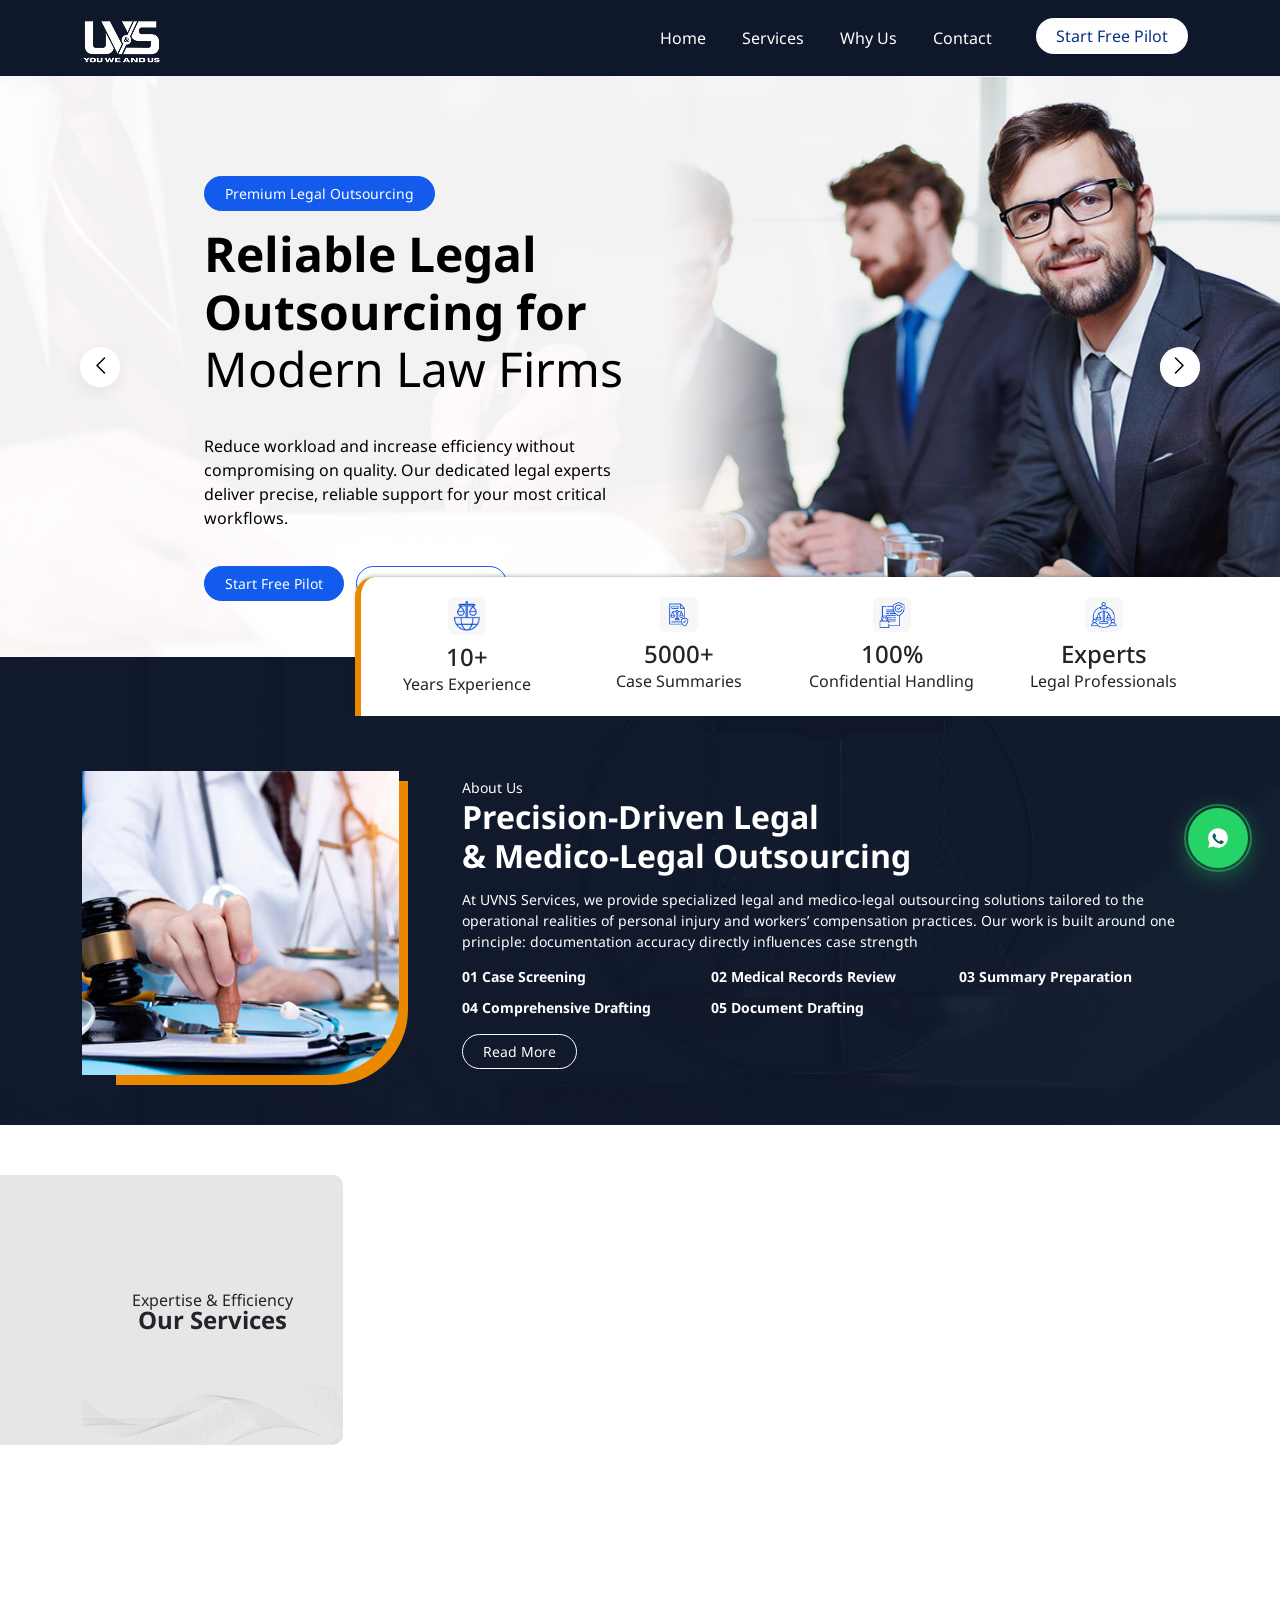
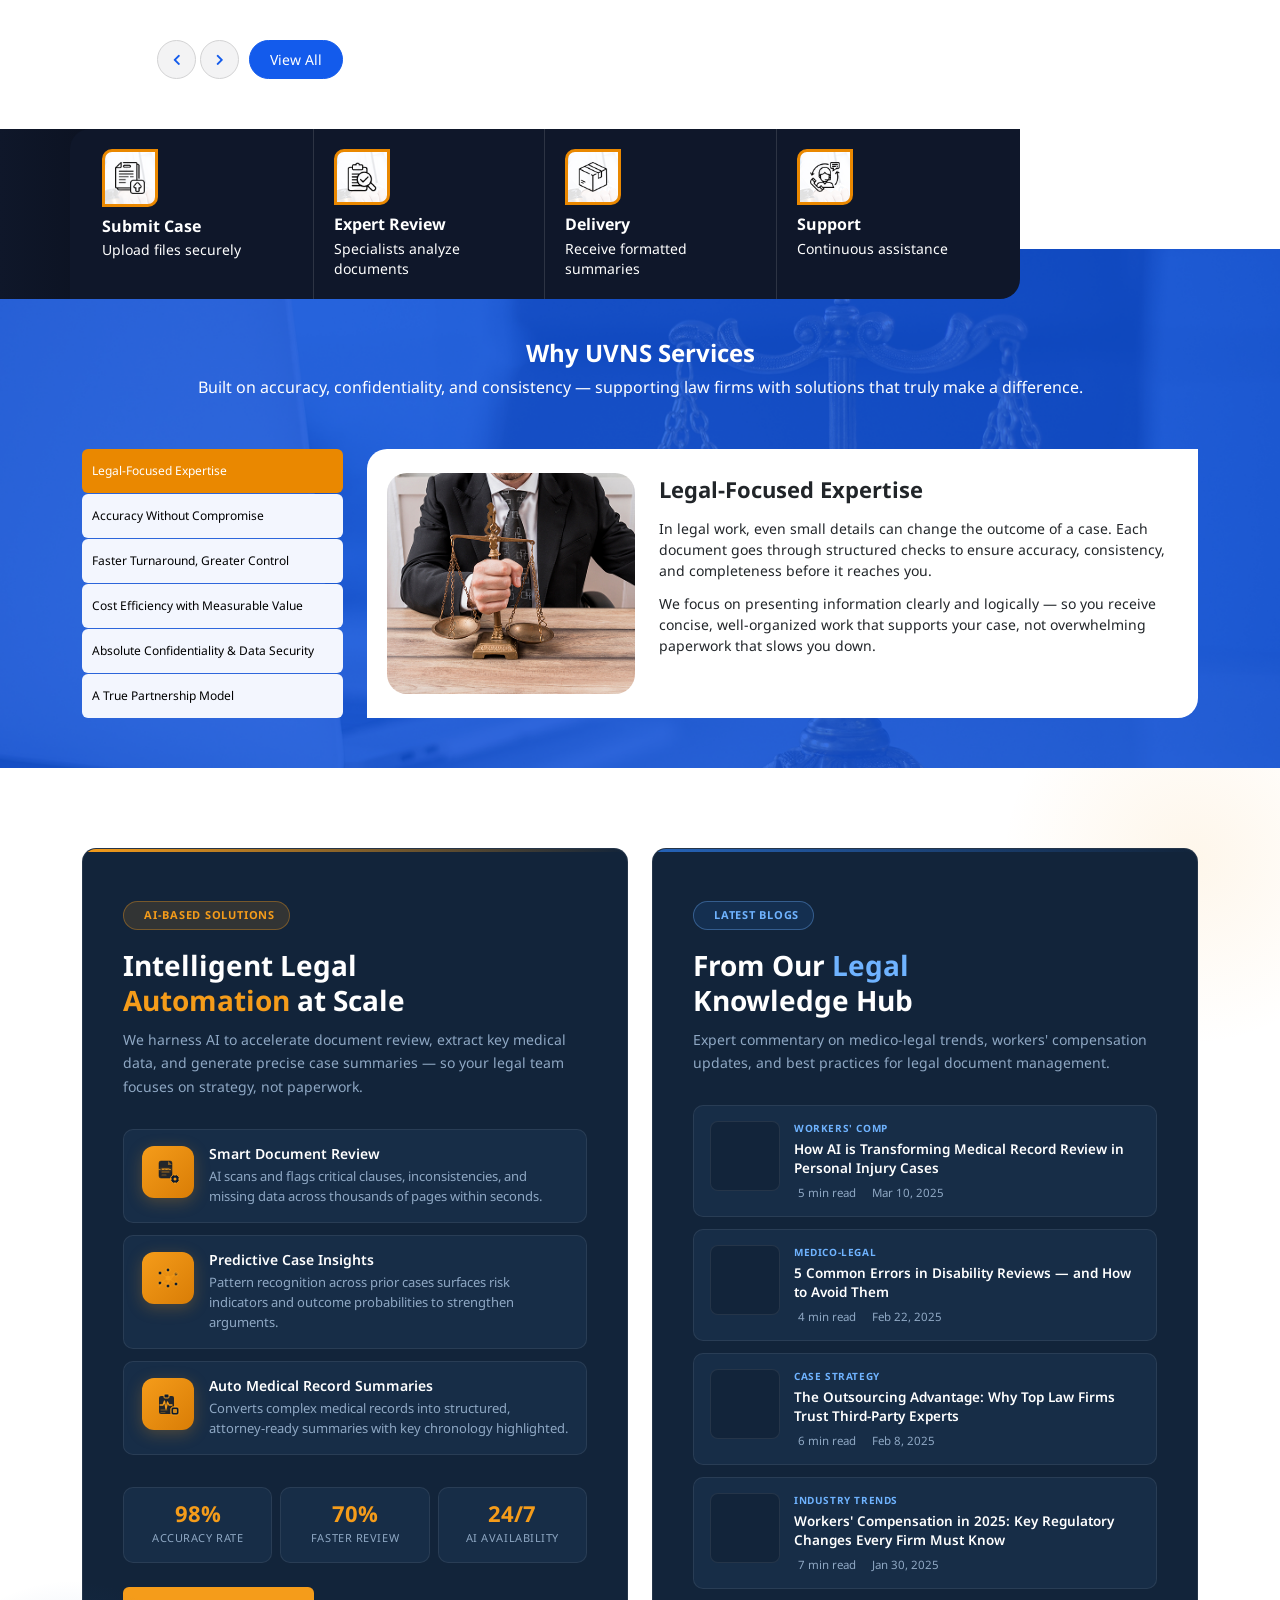
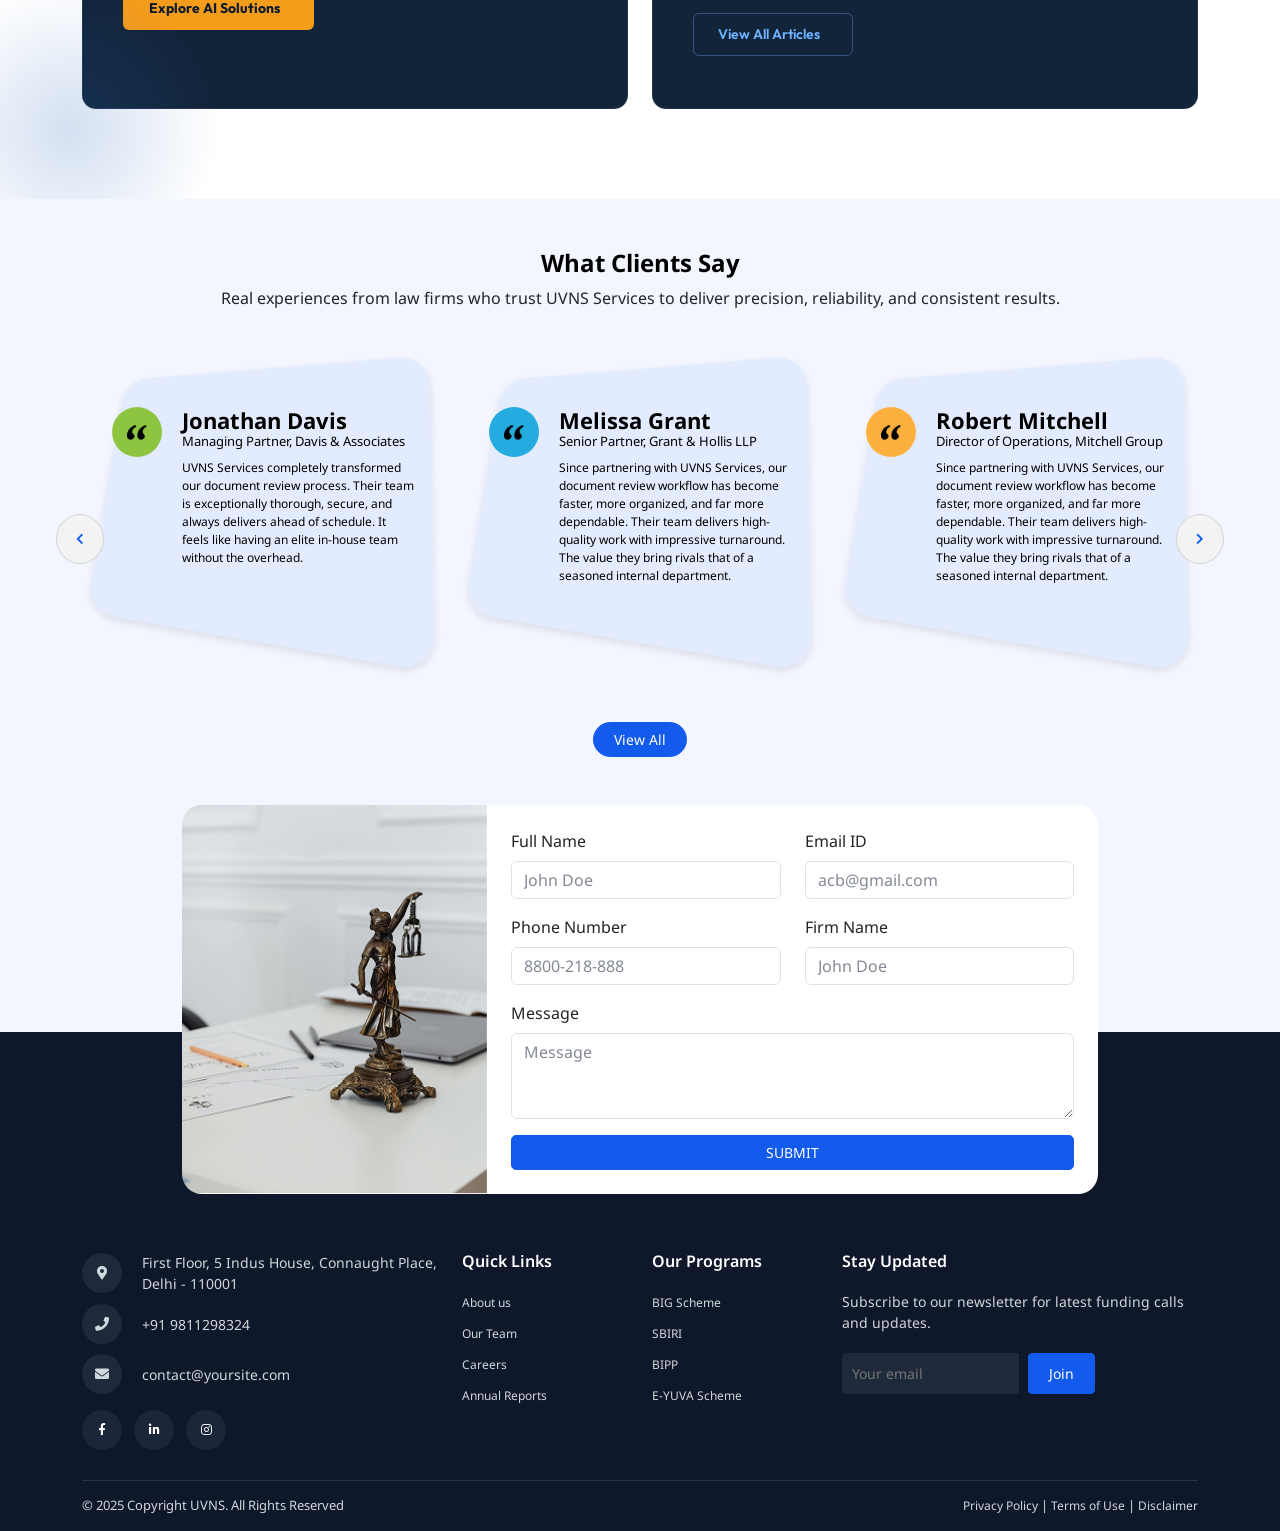
==== index.html @ 14b97726 "Initial commit" ====
<!DOCTYPE html>
<html lang="en">

<head>
    <meta charset="UTF-8">
    <meta name="viewport" content="width=device-width, initial-scale=1">

    <title>UVNS Services</title>

    <link rel="stylesheet" href="css/bootstarp.min.css">
    <link rel="stylesheet" href="css/owl.carousel.min.css">
    <link rel="stylesheet" href="css/animate.css">
    <link rel="stylesheet" href="css/style.css">
    <link rel="stylesheet" href="css/responsive.css">
    <link rel="stylesheet" href="css/accessibility-controls.css">
    <link rel="stylesheet" href="css/material-symbols-outlined.css">
    <link rel="stylesheet" href="css/font-awesome.min.css">
      <link href="https://fonts.googleapis.com/css2?family=Outfit:wght@300;400;500;600;700&display=swap" rel="stylesheet"/>
      

    <style>
        /* .process {
            background: #0b1d36;
            color: white;
        }

        .testimonial {
            background: #f7f8fc;
        }

        .footer {
            background: #081423;
            color: white;
            padding: 40px 0;
        }  */
    </style>
</head>

<body>

    <!-- Navbar section start here-->
    <div class="top-header">
        <nav class="navbar navbar-expand-lg navbar-dark sticky-top">
            <div class="container">
                <a class="navbar-brand fw-bold"><img src="images/uvns-logo.png" alt=""> </a>

                <button class="navbar-toggler" data-bs-toggle="collapse" data-bs-target="#menu">
                    <span class="navbar-toggler-icon"></span>
                </button>

                <div class="collapse navbar-collapse" id="menu">

                    <ul class="navbar-nav ms-auto">

                        <li class="nav-item"><a class="nav-link">Home</a></li>
                        <li class="nav-item"><a class="nav-link">Services</a></li>
                        <li class="nav-item"><a class="nav-link">Why Us</a></li>
                        <li class="nav-item"><a class="nav-link">Contact</a></li>

                        <li class="nav-item ms-3">
                            <a class="btn quick-btn btn-pilot">Start Free Pilot</a>
                        </li>

                    </ul>

                </div>
            </div>
        </nav>
    </div>
    <!-- Navbar section endhere-->
    <!--banner section start here-->
    <!-- <section class="hero">

        <div class="container">

            <div class="row align-items-center">

                <div class="col-lg-6">

                    <span class="premium-txt">Premium Legal Outsourcing</span>

                    <h1>Reliable Legal Outsourcing for <span>Modern Law Firms</span></h1>

                    <p class="mt-3 banner-des">
                        Reduce workload and increase efficiency without compromising on quality. Our dedicated legal
                        experts deliver precise, reliable support for your most critical workflows.
                    </p>

                    <a class="btn quick-btn mt-3">Start Free Pilot</a>
                    <a class="btn quick-btn btn-outline-light mt-3 ms-2">Explore Services</a>

                </div>



            </div>
        </div>

    </section> -->


<section class="hero">

    <div id="carouselExampleCaptions" class="carousel slide">
  <!-- <div class="carousel-indicators">
    <button type="button" data-bs-target="#carouselExampleCaptions" data-bs-slide-to="0" class="active" aria-current="true" aria-label="Slide 1"></button>
    <button type="button" data-bs-target="#carouselExampleCaptions" data-bs-slide-to="1" aria-label="Slide 2"></button>
    <button type="button" data-bs-target="#carouselExampleCaptions" data-bs-slide-to="2" aria-label="Slide 3"></button>
  </div> -->
  <div class="carousel-inner">
    <div class="carousel-item active">
      <img src="./images/banner1.jpg" class="d-block w-100" alt="...">
      <div class="carousel-caption  d-md-block">
     <div class="container">

            <div class="row align-items-center">

                <div class="col-lg-6">

                    <span class="premium-txt">Premium Legal Outsourcing</span>

                    <h1>Reliable Legal Outsourcing for <span>Modern Law Firms</span></h1>

                    <p class="mt-3 banner-des">
                        Reduce workload and increase efficiency without compromising on quality. Our dedicated legal
                        experts deliver precise, reliable support for your most critical workflows.
                    </p>

                    <a class="btn quick-btn mt-3">Start Free Pilot</a>
                    <a class="btn quick-btn btn-outline-light mt-3 ms-2">Explore Services</a>

                </div>



            </div>
        </div>
        

      </div>
    </div>
    <div class="carousel-item">
      <img src="./images/banner2.jpg" class="d-block w-100" alt="...">
      <div class="carousel-caption d-none d-md-block">
     <div class="container">

            <div class="row align-items-center">

                <div class="col-lg-6">

                    <span class="premium-txt">Premium Legal Outsourcing</span>

                    <h1>Reliable Legal Outsourcing for <span>Modern Law Firms</span></h1>

                    <p class="mt-3 banner-des">
                        Reduce workload and increase efficiency without compromising on quality. Our dedicated legal
                        experts deliver precise, reliable support for your most critical workflows.
                    </p>

                    <a class="btn quick-btn mt-3">Start Free Pilot</a>
                    <a class="btn quick-btn btn-outline-light mt-3 ms-2">Explore Services</a>

                </div>



            </div>
        </div>
        

      </div>
    </div>
    
  </div>
  <button class="carousel-control-prev" type="button" data-bs-target="#carouselExampleCaptions" data-bs-slide="prev">
    <span class="carousel-control-prev-icon" aria-hidden="true"></span>
    <span class="visually-hidden">Previous</span>
  </button>
  <button class="carousel-control-next" type="button" data-bs-target="#carouselExampleCaptions" data-bs-slide="next">
    <span class="carousel-control-next-icon" aria-hidden="true"></span>
    <span class="visually-hidden">Next</span>
  </button>
</div>
</section>


    <!--banner section end here-->

    <!--about section start here-->
    <div class="about-bg">
        <section class="stats">

            <div class="container">

                <div class="row ">

                    <!-- Left Empty Space -->
                    <div class="col-md-3"></div>

                    <!-- Stat Boxes -->
                    <div class="col-md-9 expericnce-brd">
                        <div class="row">

                            <div class="col-md-3">
                                <div class="stat-box">
                                    <div class="about-icon">
                                        <img src="./images/about-icon1.png" alt="">
                                    </div>
                                    <h4 class="title">10+</h4>
                                    <p>Years Experience</p>
                                </div>
                            </div>

                            <div class="col-md-3">
                                <div class="stat-box">
                                    <div class="about-icon">
                                        <img src="./images/about-icon2.png" alt="">
                                    </div>
                                    <h4 class="title">5000+</h4>
                                    <p>Case Summaries</p>
                                </div>
                            </div>

                            <div class="col-md-3">
                                <div class="stat-box">
                                    <div class="about-icon">
                                        <img src="./images/about-icon3.png" alt="">
                                    </div>
                                    <h4 class="title">100%</h4>
                                    <p>Confidential Handling</p>
                                </div>
                            </div>

                            <div class="col-md-3">
                                <div class="stat-box">
                                    <div class="about-icon">
                                        <img src="./images/about-icon4.png" alt="">
                                    </div>
                                    <h4 class="title">Experts</h4>
                                    <p>Legal Professionals</p>
                                </div>
                            </div>

                        </div>
                    </div>

                </div>

            </div>
        </section>


        <!-- About Section -->

        <section class="aboutsection">

            <div class="container">

                <div class="row align-items-center">

                    <div class="col-12 col-lg-4">
                        <div class="about-image"><img src="images/about-img.jpg" class="img-fluid"></div>
                    </div>

                    <div class="col-12 col-lg-8">
                        <div class="about-right-txt">
                            <div class="title-s">About Us</div>
                            <h3 class="title">Precision-Driven Legal <span>& Medico-Legal Outsourcing</span></h3>

                            <p>
                                At UVNS Services, we provide specialized legal and medico-legal outsourcing solutions
                                tailored to the operational realities of personal injury and workers’ compensation
                                practices. Our work is built around one principle: documentation accuracy directly
                                influences case strength </p>

                            <ul class="about-ul">

                                <li>01 Case Screening</li>
                                <li>02 Medical Records Review</li>
                                <li>03 Summary Preparation</li>
                                <li>04 Comprehensive Drafting</li>
                                <li>05 Document Drafting</li>
                            </ul>

                            <a class="btn quick-btn btn-outline-w mt-3">Read More</a>
                        </div>
                    </div>

                </div>
            </div>

        </section>
    </div>
    <!--about section end here-->
    <!--services section start here-->
    <section class="service-section">
        <div class="container">
            <div class="row">
                <div class="col-12 col-lg-3 btn-section">
                    <div class="service-box">
                        Expertise & Efficiency
                        <span>Our Services</span>
                    </div>
                    <!--heading section start here-->
                    <div class="heading-sec">
                        <div class="d-flex ">
                            <div class="owl-nav">
                                <button type="button" class="owl-prev"><i class="fas fa-chevron-left"></i></button>
                                <button type="button" class="owl-next"><i class="fas fa-chevron-right"></i></button>
                            </div>
                            <button class="quick-btn btn-txtb">View All</button>
                        </div>

                    </div>
                    <!--heading section end here-->
                </div>
                <div class="col-12 col-lg-9">
                    <!--service card section start here-->
                    <div class="container">
                        <div id="video-slider" class="owl-carousel">
                            <div class="row g-4">

                                <!-- Card 1 -->
                                <div class="col-lg-4">
                                    <div class="service-card">

                                        <img src="images/services-1.jpg">

                                        <div class="service-overlay"></div>

                                        <div class="icon-box">
                                            <img alt="" src="images/srv-icon1.png">
                                        </div>

                                        <div class="card-number">01</div>

                                        <div class="service-content">
                                            <h5>Disability Review <span class="arrow"><i
                                                        class="fas fa-arrow-right"></i></span></h5>
                                        </div>

                                    </div>
                                </div>

                                <!-- Card 2 -->
                                <div class="col-lg-4">
                                    <div class="service-card">

                                        <img src="images/services-2.jpg">

                                        <div class="service-overlay"></div>

                                        <div class="icon-box orange">
                                            <img alt="" src="images/srv-icon2.png">
                                        </div>

                                        <div class="card-number">02</div>

                                        <div class="service-content">
                                            <h5>Review of Medical Records<span class="arrow"><i
                                                        class="fas fa-arrow-right"></i></span></h5>
                                        </div>

                                    </div>
                                </div>

                                <!-- Card 3 -->
                                <div class="col-lg-4">
                                    <div class="service-card">

                                        <img src="images/services-3.jpg">

                                        <div class="service-overlay"></div>

                                        <div class="icon-box">
                                            <img alt="" src="images/srv-icon3.png">
                                        </div>

                                        <div class="card-number">03</div>

                                        <div class="service-content">
                                            <h5>Preparing Summary for Medical Records <span class="arrow"><i
                                                        class="fas fa-arrow-right"></i></span></h5>
                                        </div>

                                    </div>
                                </div>

                                <!-- Card 4 -->
                                <div class="col-lg-4">
                                    <div class="service-card">

                                        <img src="images/services-4.jpg">

                                        <div class="service-overlay"></div>

                                        <div class="icon-box orange">
                                            <img alt="" src="images/srv-icon4.png">
                                        </div>

                                        <div class="card-number">05</div>

                                        <div class="service-content">
                                            <h5>Preparing Claim File Index <span class="arrow"><i
                                                        class="fas fa-arrow-right"></i></span></h5>
                                        </div>

                                    </div>
                                </div>

                                <!-- Card 5 -->
                                <div class="col-lg-4">
                                    <div class="service-card">

                                        <img src="images/services-5.jpg">

                                        <div class="service-overlay"></div>

                                        <div class="icon-box">
                                            <img alt="" src="images/srv-icon5.png">
                                        </div>

                                        <div class="card-number">06</div>

                                        <div class="service-content">
                                            <h5>Preparing The Medicals From The Claim File <span class="arrow"><i
                                                        class="fas fa-arrow-right"></i></span></h5>
                                        </div>

                                    </div>
                                </div>

                                <!-- Card 6 -->
                                <div class="col-lg-4">
                                    <div class="service-card">

                                        <img src="images/services-6.jpg">

                                        <div class="service-overlay"></div>

                                        <div class="icon-box orange">
                                            <img alt="" src="images/srv-icon6.png">
                                        </div>

                                        <div class="card-number">07</div>

                                        <div class="service-content">
                                            <h5>Preparing Medical Index <span class="arrow"><i
                                                        class="fas fa-arrow-right"></i></span></h5>
                                        </div>

                                    </div>
                                </div>

                            </div>
                            <div class="row g-4">

                                <!-- Card 1 -->
                                <div class="col-lg-4">
                                    <div class="service-card">

                                        <img src="images/services-1.jpg">

                                        <div class="service-overlay"></div>

                                        <div class="icon-box">
                                            <img alt="" src="images/srv-icon1.png">
                                        </div>

                                        <div class="card-number">01</div>

                                        <div class="service-content">
                                            <h5>Disability Review <span class="arrow"><i
                                                        class="fas fa-arrow-right"></i></span></h5>
                                        </div>

                                    </div>
                                </div>

                                <!-- Card 2 -->
                                <div class="col-lg-4">
                                    <div class="service-card">

                                        <img src="images/services-2.jpg">

                                        <div class="service-overlay"></div>

                                        <div class="icon-box orange">
                                            <img alt="" src="images/srv-icon2.png">
                                        </div>

                                        <div class="card-number">02</div>

                                        <div class="service-content">
                                            <h5>Review of Medical Records<span class="arrow"><i
                                                        class="fas fa-arrow-right"></i></span></h5>
                                        </div>

                                    </div>
                                </div>

                                <!-- Card 3 -->
                                <div class="col-lg-4">
                                    <div class="service-card">

                                        <img src="images/services-3.jpg">

                                        <div class="service-overlay"></div>

                                        <div class="icon-box">
                                            <img alt="" src="images/srv-icon3.png">
                                        </div>

                                        <div class="card-number">03</div>

                                        <div class="service-content">
                                            <h5>Preparing Summary for Medical Records <span class="arrow"><i
                                                        class="fas fa-arrow-right"></i></span></h5>
                                        </div>

                                    </div>
                                </div>

                                <!-- Card 4 -->
                                <div class="col-lg-4">
                                    <div class="service-card">

                                        <img src="images/services-4.jpg">

                                        <div class="service-overlay"></div>

                                        <div class="icon-box orange">
                                            <img alt="" src="images/srv-icon4.png">
                                        </div>

                                        <div class="card-number">05</div>

                                        <div class="service-content">
                                            <h5>Preparing Claim File Index <span class="arrow"><i
                                                        class="fas fa-arrow-right"></i></span></h5>
                                        </div>

                                    </div>
                                </div>

                                <!-- Card 5 -->
                                <div class="col-lg-4">
                                    <div class="service-card">

                                        <img src="images/services-5.jpg">

                                        <div class="service-overlay"></div>

                                        <div class="icon-box">
                                            <img alt="" src="images/srv-icon5.png">
                                        </div>

                                        <div class="card-number">06</div>

                                        <div class="service-content">
                                            <h5>Preparing The Medicals From The Claim File <span class="arrow"><i
                                                        class="fas fa-arrow-right"></i></span></h5>
                                        </div>

                                    </div>
                                </div>

                                <!-- Card 6 -->
                                <div class="col-lg-4">
                                    <div class="service-card">

                                        <img src="images/services-6.jpg">

                                        <div class="service-overlay"></div>

                                        <div class="icon-box orange">
                                            <img alt="" src="images/srv-icon6.png">
                                        </div>

                                        <div class="card-number">07</div>

                                        <div class="service-content">
                                            <h5>Preparing Medical Index <span class="arrow"><i
                                                        class="fas fa-arrow-right"></i></span></h5>
                                        </div>

                                    </div>
                                </div>

                            </div>
                        </div>
                        <!--service card section end here-->
                    </div>
                </div>

            </div>

    </section>

    <!--services section end her-->

    <section class="process-section">
        <div class="container">
            <div class="row">
                <div class="col-12 col-lg-10 process-con">
                    <div class="container">

                        <div class="row">

                            <div class="col-12  col-md-3 col-lg-3 process-brd">
                                <div class="process-img"><img alt="" src="./images/process1.png"></div>
                                <h5>Submit Case</h5>
                                <p>Upload files securely</p>
                            </div>

                            <div class="col-12 col-md-3 col-lg-3 process-brd">
                                <div class="process-img"><img alt="" src="./images/process2.png"></div>
                                <h5>Expert Review</h5>
                                <p>Specialists analyze documents</p>
                            </div>

                            <div class="col-12  col-md-3 col-lg-3 process-brd">
                                <div class="process-img"><img alt="" src="./images/process3.png"></div>
                                <h5>Delivery</h5>
                                <p>Receive formatted summaries</p>
                            </div>

                            <div class="col-12   col-md-3 col-lg-3 process-brd">
                                <div class="process-img"><img alt="" src="./images/process4.png"></div>
                                <h5>Support</h5>
                                <p>Continuous assistance</p>
                            </div>

                        </div>

                    </div>


                </div>
                <div class="col-12 col-lg-2"></div>
            </div>

        </div>


    </section>

    <!--why UVNS section start here-->
    <section class="uvns-section">
       
        <!--tab section start here-->
        <div class="container">
            <div class="row">
                <div class="col-12">
                    <h2 class="home-title txt-w">Why UVNS Services</h2>
                    <div class="s-title txt-w">
                        Built on accuracy, confidentiality, and consistency — supporting law firms with solutions that
                        truly make a difference.
                    </div>
                </div>
            </div>

            <div class="row mt-4">

                <!-- Left Tabs -->
                <div class="col-12 col-lg-3">
                    <ul class="nav flex-column nav-pills legal-ul" id="serviceTabs">

                        <li class="nav-item">
                            <a class="nav-link active" data-bs-toggle="pill" data-bs-target="#tab1">
                                Legal-Focused Expertise
                            </a>
                        </li>

                        <li class="nav-item">
                            <a class="nav-link" data-bs-toggle="pill" data-bs-target="#tab2">
                                Accuracy Without Compromise
                            </a>
                        </li>

                        <li class="nav-item">
                            <a class="nav-link" data-bs-toggle="pill" data-bs-target="#tab3">
                                Faster Turnaround, Greater Control
                            </a>
                        </li>

                        <li class="nav-item">
                            <a class="nav-link" data-bs-toggle="pill" data-bs-target="#tab4">
                                Cost Efficiency with Measurable Value
                            </a>
                        </li>

                        <li class="nav-item">
                            <a class="nav-link" data-bs-toggle="pill" data-bs-target="#tab5">
                                Absolute Confidentiality & Data Security
                            </a>
                        </li>

                        <li class="nav-item">
                            <a class="nav-link" data-bs-toggle="pill" data-bs-target="#tab6">
                                A True Partnership Model
                            </a>
                        </li>

                    </ul>
                </div>


                <!-- Right Content -->
                <div class="col-12 col-lg-9">
                    <div class="tab-content">

                        <!-- Tab 1 -->
                        <div class="tab-pane fade show active" id="tab1">
                            <div class="accuracy-div">
                                <div class="row">
                                    <div class="col-lg-4">
                                        <img class="accuracy-img" src="./images/accuracy.jpg" alt="">
                                    </div>
                                    <div class="col-lg-8">
                                        <div class="accuracy-right">
                                            <div class="title">Legal-Focused Expertise</div>
                                            <p>In legal work, even small details can change the outcome of a case. Each
                                                document goes through structured checks to ensure accuracy, consistency,
                                                and completeness before it reaches you.</p>
                                            <p>We focus on presenting information clearly and logically — so you receive
                                                concise, well-organized work that supports your case, not overwhelming
                                                paperwork that slows you down.</p>
                                        </div>
                                    </div>
                                </div>
                            </div>
                        </div>

                        <!-- Tab 2 -->
                        <div class="tab-pane fade" id="tab2">
                            <div class="accuracy-div">
                                <div class="row">
                                    <div class="col-lg-4">
                                        <img class="accuracy-img" src="./images/accuracy.jpg" alt="">
                                    </div>
                                    <div class="col-lg-8">
                                        <div class="accuracy-right">
                                            <div class="title">Accuracy Without Compromise</div>
                                            <p>In legal work, even small details can change the outcome of a case. Each
                                                document goes through structured checks to ensure accuracy, consistency,
                                                and completeness before it reaches you.</p>
                                            <p>We focus on presenting information clearly and logically — so you receive
                                                concise, well-organized work that supports your case, not overwhelming
                                                paperwork that slows you down.</p>

                                        </div>
                                    </div>
                                </div>
                            </div>
                        </div>

                        <!-- Tab 3 -->
                        <div class="tab-pane fade" id="tab3">
                            <h4>Faster Turnaround, Greater Control</h4>
                            <p>We deliver work quickly without sacrificing quality.</p>
                        </div>

                        <!-- Tab 4 -->
                        <div class="tab-pane fade" id="tab4">
                            <h4>Cost Efficiency with Measurable Value</h4>
                            <p>Optimized workflows reduce costs while maintaining high standards.</p>
                        </div>

                        <!-- Tab 5 -->
                        <div class="tab-pane fade" id="tab5">
                            <h4>Absolute Confidentiality & Data Security</h4>
                            <p>Your documents remain secure with strict privacy protocols.</p>
                        </div>

                        <!-- Tab 6 -->
                        <div class="tab-pane fade" id="tab6">
                            <h4>A True Partnership Model</h4>
                            <p>We collaborate closely with law firms to deliver consistent support.</p>
                        </div>

                    </div>
                </div>

            </div>
        </div>
        <!--tabs section end here-->


    </section>
    <!--why UVNS section end here-->
<section id="ai-blogs-section">
  <div class="container">

    <div class="row g-4 align-items-stretch">

      <!-- ══════════════ LEFT: AI SOLUTIONS ══════════════ -->
      <div class="col-lg-6">
        <div class="panel panel-ai h-100">

          <!-- Badge -->
          <div class="section-badge badge-orange">
            <i class="bi bi-cpu-fill"></i> AI-Based Solutions
          </div>

          <!-- Heading -->
          <h2>Intelligent Legal<br/><span class="accent-o">Automation</span> at Scale</h2>
          <p class="lead-text">
            We harness AI to accelerate document review, extract key medical data, and generate precise case summaries — so your legal team focuses on strategy, not paperwork.
          </p>

          <!-- Feature Cards -->
          <div class="ai-feature">
            <div class="ai-icon-box">
              <!-- AI Document Scan Icon -->
              <svg viewBox="0 0 26 26" fill="none" xmlns="http://www.w3.org/2000/svg">
                <!-- Document body -->
                <rect x="4" y="2" width="13" height="17" rx="2" fill="#0d1b2e" opacity="0.9"/>
                <rect x="4" y="2" width="13" height="17" rx="2" stroke="#0d1b2e" stroke-width="0.5"/>
                <!-- Folded corner -->
                <path d="M13 2 L17 6 L13 6 Z" fill="#f59c1a" opacity="0.5"/>
                <!-- Text lines -->
                <line x1="7" y1="10" x2="14" y2="10" stroke="#f59c1a" stroke-width="1.2" stroke-linecap="round"/>
                <line x1="7" y1="13" x2="14" y2="13" stroke="#f59c1a" stroke-width="1.2" stroke-linecap="round" opacity="0.6"/>
                <line x1="7" y1="16" x2="11" y2="16" stroke="#f59c1a" stroke-width="1.2" stroke-linecap="round" opacity="0.4"/>
                <!-- AI scan beam -->
                <rect x="3.5" y="8.5" width="14" height="4" rx="1" fill="#f59c1a" opacity="0.12"/>
                <line x1="3.5" y1="10.5" x2="17.5" y2="10.5" stroke="#f59c1a" stroke-width="0.8" stroke-dasharray="2 1.5" opacity="0.9"/>
                <!-- AI chip / brain node bottom-right -->
                <circle cx="20" cy="20" r="4.5" fill="#0d1b2e" stroke="#f59c1a" stroke-width="1"/>
                <circle cx="20" cy="20" r="1.5" fill="#f59c1a"/>
                <line x1="20" y1="15.5" x2="20" y2="17" stroke="#f59c1a" stroke-width="0.9"/>
                <line x1="20" y1="23" x2="20" y2="24.5" stroke="#f59c1a" stroke-width="0.9"/>
                <line x1="15.5" y1="20" x2="17" y2="20" stroke="#f59c1a" stroke-width="0.9"/>
                <line x1="23" y1="20" x2="24.5" y2="20" stroke="#f59c1a" stroke-width="0.9"/>
              </svg>
            </div>
            <div>
              <h5>Smart Document Review</h5>
              <p>AI scans and flags critical clauses, inconsistencies, and missing data across thousands of pages within seconds.</p>
            </div>
          </div>
          <div class="ai-feature">
            <div class="ai-icon-box">
              <!-- AI Predictive Brain / Neural Network Icon -->
              <svg viewBox="0 0 26 26" fill="none" xmlns="http://www.w3.org/2000/svg">
                <!-- Neural nodes -->
                <circle cx="5"  cy="8"  r="2" fill="#0d1b2e" stroke="#f59c1a" stroke-width="1"/>
                <circle cx="5"  cy="18" r="2" fill="#0d1b2e" stroke="#f59c1a" stroke-width="1"/>
                <circle cx="13" cy="5"  r="2" fill="#0d1b2e" stroke="#f59c1a" stroke-width="1.2"/>
                <circle cx="13" cy="13" r="2.5" fill="#f59c1a" opacity="0.9"/>
                <circle cx="13" cy="21" r="2" fill="#0d1b2e" stroke="#f59c1a" stroke-width="1"/>
                <circle cx="21" cy="9"  r="2" fill="#0d1b2e" stroke="#f59c1a" stroke-width="1"/>
                <circle cx="21" cy="19" r="2" fill="#0d1b2e" stroke="#f59c1a" stroke-width="1"/>
                <!-- Connections -->
                <line x1="7"  y1="8.8"  x2="11" y2="12"  stroke="#f59c1a" stroke-width="0.8" opacity="0.7"/>
                <line x1="7"  y1="17.2" x2="11" y2="14"  stroke="#f59c1a" stroke-width="0.8" opacity="0.7"/>
                <line x1="13" y1="7"    x2="13" y2="10.5" stroke="#f59c1a" stroke-width="0.8" opacity="0.7"/>
                <line x1="13" y1="15.5" x2="13" y2="19"  stroke="#f59c1a" stroke-width="0.8" opacity="0.7"/>
                <line x1="15" y1="12"   x2="19" y2="9.8" stroke="#f59c1a" stroke-width="0.8" opacity="0.7"/>
                <line x1="15" y1="14"   x2="19" y2="17.2" stroke="#f59c1a" stroke-width="0.8" opacity="0.7"/>
                <!-- Trend arrow overlay -->
                <polyline points="4,22 8,17 12,19 18,11 22,8" stroke="#f59c1a" stroke-width="1.4" stroke-linecap="round" stroke-linejoin="round" opacity="0.5" fill="none"/>
                <polyline points="19,8 22,8 22,11" stroke="#f59c1a" stroke-width="1.4" stroke-linecap="round" stroke-linejoin="round" opacity="0.5" fill="none"/>
              </svg>
            </div>
            <div>
              <h5>Predictive Case Insights</h5>
              <p>Pattern recognition across prior cases surfaces risk indicators and outcome probabilities to strengthen arguments.</p>
            </div>
          </div>
          <div class="ai-feature">
            <div class="ai-icon-box">
              <!-- AI Medical Record / Pulse + Chip Icon -->
              <svg viewBox="0 0 26 26" fill="none" xmlns="http://www.w3.org/2000/svg">
                <!-- Clipboard base -->
                <rect x="4" y="5" width="15" height="18" rx="2" fill="#0d1b2e" opacity="0.9"/>
                <!-- Clipboard clip -->
                <rect x="9" y="3" width="5" height="4" rx="1" fill="#0d1b2e" stroke="#f59c1a" stroke-width="1"/>
                <!-- Pulse / ECG line -->
                <polyline points="5,14 8,14 9.5,10 11,18 12.5,11 14,14 17,14" stroke="#f59c1a" stroke-width="1.3" stroke-linecap="round" stroke-linejoin="round" fill="none"/>
                <!-- Text lines below pulse -->
                <line x1="6" y1="19" x2="12" y2="19" stroke="#f59c1a" stroke-width="1" stroke-linecap="round" opacity="0.45"/>
                <line x1="6" y1="21.5" x2="10" y2="21.5" stroke="#f59c1a" stroke-width="1" stroke-linecap="round" opacity="0.3"/>
                <!-- AI chip badge bottom-right -->
                <rect x="16" y="16" width="8" height="8" rx="2" fill="#0d1b2e" stroke="#f59c1a" stroke-width="1"/>
                <rect x="18" y="18" width="4" height="4" rx="0.8" fill="#f59c1a" opacity="0.85"/>
                <!-- Chip pins -->
                <line x1="18" y1="15.2" x2="18" y2="16" stroke="#f59c1a" stroke-width="0.8"/>
                <line x1="20" y1="15.2" x2="20" y2="16" stroke="#f59c1a" stroke-width="0.8"/>
                <line x1="22" y1="15.2" x2="22" y2="16" stroke="#f59c1a" stroke-width="0.8"/>
                <line x1="16" y1="18" x2="15.2" y2="18" stroke="#f59c1a" stroke-width="0.8"/>
                <line x1="16" y1="20" x2="15.2" y2="20" stroke="#f59c1a" stroke-width="0.8"/>
                <line x1="16" y1="22" x2="15.2" y2="22" stroke="#f59c1a" stroke-width="0.8"/>
              </svg>
            </div>
            <div>
              <h5>Auto Medical Record Summaries</h5>
              <p>Converts complex medical records into structured, attorney-ready summaries with key chronology highlighted.</p>
            </div>
          </div>

          <!-- Stats -->
          <div class="row g-2 mt-4 mb-4">
            <div class="col-4">
              <div class="stat-pill">
                <span class="num">98%</span>
                <span class="lbl">Accuracy Rate</span>
              </div>
            </div>
            <div class="col-4">
              <div class="stat-pill">
                <span class="num">70%</span>
                <span class="lbl">Faster Review</span>
              </div>
            </div>
            <div class="col-4">
              <div class="stat-pill">
                <span class="num">24/7</span>
                <span class="lbl">AI Availability</span>
              </div>
            </div>
          </div>

          <!-- CTA -->
          <a href="#" class="btn-uvns-orange">
            Explore AI Solutions <i class="bi bi-arrow-right"></i>
          </a>

        </div>
      </div>

      <!-- ══════════════ RIGHT: LATEST BLOGS ══════════════ -->
      <div class="col-lg-6">
        <div class="panel panel-blog h-100">

          <!-- Badge -->
          <div class="section-badge badge-blue">
            <i class="bi bi-journal-richtext"></i> Latest Blogs
          </div>

          <!-- Heading -->
          <h2>From Our <span class="accent-b">Legal</span><br/>Knowledge Hub</h2>
          <p class="lead-text">
            Expert commentary on medico-legal trends, workers' compensation updates, and best practices for legal document management.
          </p>

          <!-- Blog Card 1 -->
          <a href="#" class="blog-card">
            <div class="blog-thumb">
              <i class="bi bi-file-medical"></i>
            </div>
            <div>
              <span class="blog-tag">Workers' Comp</span>
              <h5>How AI is Transforming Medical Record Review in Personal Injury Cases</h5>
              <div class="blog-meta">
                <span><i class="bi bi-clock"></i> 5 min read</span>
                <span><i class="bi bi-calendar3"></i> Mar 10, 2025</span>
              </div>
            </div>
          </a>

          <!-- Blog Card 2 -->
          <a href="#" class="blog-card">
            <div class="blog-thumb">
              <i class="bi bi-shield-check"></i>
            </div>
            <div>
              <span class="blog-tag">Medico-Legal</span>
              <h5>5 Common Errors in Disability Reviews — and How to Avoid Them</h5>
              <div class="blog-meta">
                <span><i class="bi bi-clock"></i> 4 min read</span>
                <span><i class="bi bi-calendar3"></i> Feb 22, 2025</span>
              </div>
            </div>
          </a>

          <!-- Blog Card 3 -->
          <a href="#" class="blog-card">
            <div class="blog-thumb">
              <i class="bi bi-briefcase"></i>
            </div>
            <div>
              <span class="blog-tag">Case Strategy</span>
              <h5>The Outsourcing Advantage: Why Top Law Firms Trust Third-Party Experts</h5>
              <div class="blog-meta">
                <span><i class="bi bi-clock"></i> 6 min read</span>
                <span><i class="bi bi-calendar3"></i> Feb 8, 2025</span>
              </div>
            </div>
          </a>

          <!-- Blog Card 4 -->
          <a href="#" class="blog-card">
            <div class="blog-thumb">
              <i class="bi bi-bar-chart-line"></i>
            </div>
            <div>
              <span class="blog-tag">Industry Trends</span>
              <h5>Workers' Compensation in 2025: Key Regulatory Changes Every Firm Must Know</h5>
              <div class="blog-meta">
                <span><i class="bi bi-clock"></i> 7 min read</span>
                <span><i class="bi bi-calendar3"></i> Jan 30, 2025</span>
              </div>
            </div>
          </a>

          <!-- CTA -->
          <div class="mt-4">
            <a href="#" class="btn-uvns-outline">
              View All Articles <i class="bi bi-arrow-right"></i>
            </a>
          </div>

        </div>
      </div>

    </div><!-- /row -->
  </div><!-- /container -->
</section>

    <!-- Testimonials section start here -->

    <section class="testimonial-section">

        <div class="container">
            <div class="row">
                <div class="col-12 col-12">

                    <h2 class="home-title">What Clients Say</h2>
                    <div class="s-title">Real experiences from law firms who trust UVNS Services to deliver precision,
                        reliability, and consistent results.</div>
                    <div class="impact-owl pb-3">

                        <div class="d-flex justify-content-between">
                            <div class="owl-nav">
                                <button type="button" class="owl-prev2"><i class="fas fa-chevron-left"></i></button>
                                <button type="button" class="owl-next2"><i class="fas fa-chevron-right"></i></button>
                            </div>

                        </div>

                    </div>
                    <div id="impact-slider" class="owl-carousel">

                        <div class="card-box">
                            <div class="testi-con">
                                <span><img src="./images/coma.png" alt=""></span>
                            </div>
                            <div>
                                <h6>Jonathan Davis
                                    <span>Managing Partner, Davis & Associates</span>
                                </h6>
                                <p>
                                    UVNS Services completely transformed our document review process. Their team is
                                    exceptionally thorough, secure, and always delivers ahead of schedule. It feels like
                                    having an elite in-house team without the overhead. </p>
                            </div>
                        </div>

                        <div class="card-box">
                            <div class="testi-con testi-con2">
                                <span><img src="./images/coma.png" alt=""></span>
                            </div>
                            <div>
                                <h6>Melissa Grant
                                    <span>Senior Partner, Grant & Hollis LLP</span>
                                </h6>
                                <p>
                                    Since partnering with UVNS Services, our document review workflow has become faster,
                                    more organized, and far more dependable. Their team delivers high-quality work with
                                    impressive turnaround. The value they bring rivals that of a seasoned internal
                                    department.
                                </p>
                            </div>
                        </div>

                        <div class="card-box">
                            <div class="testi-con testi-con3">
                                <span><img src="./images/coma.png" alt=""></span>
                            </div>
                            <div>
                                <h6>Robert Mitchell
                                    <span>Director of Operations, Mitchell Group</span>
                                </h6>
                                <p>
                                    Since partnering with UVNS Services, our document review workflow has become faster,
                                    more organized, and far more dependable. Their team delivers high-quality work with
                                    impressive turnaround. The value they bring rivals that of a seasoned internal
                                    department.
                                </p>
                            </div>
                        </div>

                    </div>
                    <div class="btn-c">
                        <button class="quick-btn">View All</button>
                    </div>
                </div>
            </div>
        </div>
        <!--form section start here-->
        <div class="home-home">
            <div class="container py-5">

                <div class="contact-box">

                    <div class="row g-0">

                        <!-- Left Image -->
                        <div class="col-md-4 contact-img">
                            <img src="./images/contact-img.jpg" alt="contact">
                        </div>

                        <!-- Right Form -->
                        <div class="col-md-8 p-4 form-hbg">

                            <form>

                                <div class="row">

                                    <div class="col-md-6 mb-3">
                                        <label class="form-label">Full Name</label>
                                        <input type="text" class="form-control" placeholder="John Doe">
                                    </div>

                                    <div class="col-md-6 mb-3">
                                        <label class="form-label">Email ID</label>
                                        <input type="email" class="form-control" placeholder="acb@gmail.com">
                                    </div>

                                    <div class="col-md-6 mb-3">
                                        <label class="form-label">Phone Number</label>
                                        <input type="text" class="form-control" placeholder="8800-218-888">
                                    </div>

                                    <div class="col-md-6 mb-3">
                                        <label class="form-label">Firm Name</label>
                                        <input type="text" class="form-control" placeholder="John Doe">
                                    </div>

                                    <div class="col-12 mb-3">
                                        <label class="form-label">Message</label>
                                        <textarea class="form-control" rows="3" placeholder="Message"></textarea>
                                    </div>

                                    <div class="col-12">
                                        <button type="submit" class="btn quick-btn home-submit-btn">SUBMIT</button>
                                    </div>

                                </div>

                            </form>

                        </div>

                    </div>
                </div>
            </div>
        </div>

        <!--form section end here-->
    </section>

    <!-- Testimonials section end here -->




    <!-- Footer section start here-->
    <footer class="footer">

        <div class="container">

            <div class="row g-4">

                <!-- Contact -->
                <div class="col-lg-4 col-md-6">

                    <div class="contact-info mb-3">
                        <ul class="foot-add">
                            <li><i class="fas fa-map-marker-alt"></i>
                                <div>First Floor, 5 Indus House, Connaught Place, Delhi - 110001</div>
                            </li>
                            <li><i class="fas fa-phone"></i>
                                <div>+91 9811298324</div>
                            </li>
                            <li><i class="fas fa-envelope"></i>
                                <div>contact@yoursite.com</div>
                            </li>
                        </ul>



                    </div>

                    <div class="social-icons">
                        <a href="#"><i class="fab fa-facebook-f"></i></a>
                        <a href="#"><i class="fab fa-linkedin-in"></i></a>
                        <a href="#"><i class="fab fa-instagram"></i></a>
                    </div>

                </div>

                <!-- Quick Links -->
                <div class="col-lg-2 col-md-6">
                    <h5>Quick Links</h5>
                    <ul class="footlink">
                        <li><a href="#">About us</a></li>
                        <li><a href="#">Our Team</a></li>
                        <li><a href="#">Careers</a></li>
                        <li><a href="#">Annual Reports</a></li>
                    </ul>
                </div>

                <!-- Programs -->
                <div class="col-lg-2 col-md-6">
                    <h5>Our Programs</h5>
                    <ul class="footlink">
                        <li><a href="#">BIG Scheme</a></li>
                        <li><a href="#">SBIRI</a></li>
                        <li><a href="#">BIPP</a></li>
                        <li><a href="#">E-YUVA Scheme</a></li>
                    </ul>
                </div>

                <!-- Newsletter -->
                <div class="col-lg-4 col-md-6">
                    <h5>Stay Updated</h5>
                    <p class="subscribe-txt">Subscribe to our newsletter for latest funding calls and updates.</p>

                    <div class="input-group newsletter">
                        <input type="email" class="updated-box" placeholder="Your email">
                        <button class="btn quick-btn ">Join</button>
                    </div>

                </div>

            </div>

            <!-- Bottom Footer -->

            <div class="footer-bottom d-flex justify-content-between flex-wrap">

                <div>
                    © 2025 Copyright UVNS. All Rights Reserved
                </div>

                <div>
                    <a href="#">Privacy Policy</a> |
                    <a href="#">Terms of Use</a> |
                    <a href="#">Disclaimer</a>
                </div>

            </div>

        </div>

    </footer>

    <!--footer section end here-->

<!-- Floating WhatsApp FAB -->
<div class="wa-fab">
  <span class="wa-label" id="waLabel">Chat with us!</span>
  <button class="wa-btn" id="waBtn" onclick="toggleWaPopup()" aria-label="Open WhatsApp Chat">
    <!-- WhatsApp SVG -->
    <svg viewBox="0 0 32 32" fill="none" xmlns="http://www.w3.org/2000/svg">
      <circle cx="16" cy="16" r="16" fill="#25d366"/>
      <path d="M23.5 8.5A10.44 10.44 0 0 0 16 5.5C10.2 5.5 5.5 10.2 5.5 16c0 1.85.48 3.65 1.4 5.25L5.5 26.5l5.4-1.4A10.44 10.44 0 0 0 16 26.5c5.8 0 10.5-4.7 10.5-10.5 0-2.8-1.09-5.43-3-7.5z" fill="#fff"/>
      <path d="M21.5 19.3c-.3-.15-1.75-.86-2.02-.96-.27-.1-.47-.15-.67.15-.2.3-.77.96-.95 1.16-.17.2-.35.22-.65.07-.3-.15-1.27-.47-2.42-1.5-.9-.8-1.5-1.79-1.68-2.09-.17-.3-.02-.46.13-.61.13-.13.3-.35.45-.52.15-.17.2-.3.3-.5.1-.2.05-.37-.02-.52-.08-.15-.67-1.62-.92-2.22-.24-.58-.49-.5-.67-.51H12c-.2 0-.52.07-.79.37-.27.3-1.03 1.01-1.03 2.46 0 1.45 1.05 2.85 1.2 3.05.15.2 2.07 3.16 5.01 4.43.7.3 1.25.48 1.67.61.7.22 1.34.19 1.84.12.56-.09 1.75-.72 2-1.41.25-.7.25-1.3.17-1.41-.07-.12-.27-.2-.57-.35z" fill="#075e54"/>
    </svg>
  </button>
</div>

<!-- WhatsApp Popup -->
<div class="wa-popup" id="waPopup">
  <!-- Header -->
  <div class="wa-popup-header">
    <div class="wa-avatar">
      <svg viewBox="0 0 24 24" fill="white" xmlns="http://www.w3.org/2000/svg">
        <path d="M12 12c2.7 0 4.8-2.1 4.8-4.8S14.7 2.4 12 2.4 7.2 4.5 7.2 7.2 9.3 12 12 12zm0 2.4c-3.2 0-9.6 1.6-9.6 4.8v2.4h19.2v-2.4c0-3.2-6.4-4.8-9.6-4.8z"/>
      </svg>
    </div>
    <div>
      <h6>UVNS Support</h6>
      <div class="wa-online">Online</div>
    </div>
    <button class="wa-close-btn" onclick="toggleWaPopup()" aria-label="Close">&#x2715;</button>
  </div>

  <!-- Chat body -->
  <div class="wa-popup-body">
    <div class="wa-bubble">
      <p>👋 Hi! May I help you?</p>
      <div class="wa-bubble-time" id="waMsgTime"></div>
    </div>
  </div>

  <!-- Footer input -->
  <div class="wa-popup-footer">
    <input class="wa-input" type="text" id="waInput" placeholder="Type a message…" onkeydown="if(event.key==='Enter') sendToWa()"/>
    <button class="wa-send" onclick="sendToWa()" aria-label="Send">
      <svg viewBox="0 0 24 24" fill="white" xmlns="http://www.w3.org/2000/svg">
        <path d="M2 21l21-9L2 3v7l15 2-15 2z"/>
      </svg>
    </button>
  </div>
</div>




    <script src="js/bootstrap.bundle.min.js"></script>
    <script src="js/jquery-3.7.1.min.js"></script>
    <script src="js/jquery.easy-ticker.min.js"></script>
    <script src="js/owl.carousel.js"></script>
    <script src="js/custom.js"></script>
    <script>
  // Set message timestamp
  (function(){
    var now = new Date();
    var h = now.getHours(), m = now.getMinutes();
    var ampm = h >= 12 ? 'PM' : 'AM';
    h = h % 12 || 12;
    document.getElementById('waMsgTime').textContent = h + ':' + (m<10?'0':'')+m + ' ' + ampm;
  })();

  // Hide label after 4s
  setTimeout(function(){ 
    var lbl = document.getElementById('waLabel');
    if(lbl) lbl.style.display = 'none';
  }, 4000);

  var isOpen = false;

  function toggleWaPopup() {
    isOpen = !isOpen;
    var popup = document.getElementById('waPopup');
    popup.classList.toggle('open', isOpen);
    if(isOpen) {
      setTimeout(function(){ document.getElementById('waInput').focus(); }, 300);
    }
  }

  function sendToWa() {
    var input = document.getElementById('waInput');
    var msg = input.value.trim();
    if(!msg) msg = 'Hi! May I help you?';
    // Replace with your WhatsApp number (country code + number, no + or spaces)
    var phone = '8307868856';
    var url = 'https://wa.me/' + phone + '?text=' + encodeURIComponent(msg);
    window.open(url, '_blank');
    input.value = '';
  }
</script>
</body>

</html>
---- css/bootstarp.min.css ----
@charset "UTF-8";/*!
 * Bootstrap  v5.3.3 (https://getbootstrap.com/)
 * Copyright 2011-2024 The Bootstrap Authors
 * Licensed under MIT (https://github.com/twbs/bootstrap/blob/main/LICENSE)
 */:root,[data-bs-theme=light]{--bs-blue:#0d6efd;--bs-indigo:#6610f2;--bs-purple:#6f42c1;--bs-pink:#d63384;--bs-red:#dc3545;--bs-orange:#fd7e14;--bs-yellow:#ffc107;--bs-green:#198754;--bs-teal:#20c997;--bs-cyan:#0dcaf0;--bs-black:#000;--bs-white:#fff;--bs-gray:#6c757d;--bs-gray-dark:#343a40;--bs-gray-100:#f8f9fa;--bs-gray-200:#e9ecef;--bs-gray-300:#dee2e6;--bs-gray-400:#ced4da;--bs-gray-500:#adb5bd;--bs-gray-600:#6c757d;--bs-gray-700:#495057;--bs-gray-800:#343a40;--bs-gray-900:#212529;--bs-primary:#0d6efd;--bs-secondary:#6c757d;--bs-success:#198754;--bs-info:#0dcaf0;--bs-warning:#ffc107;--bs-danger:#dc3545;--bs-light:#f8f9fa;--bs-dark:#212529;--bs-primary-rgb:13,110,253;--bs-secondary-rgb:108,117,125;--bs-success-rgb:25,135,84;--bs-info-rgb:13,202,240;--bs-warning-rgb:255,193,7;--bs-danger-rgb:220,53,69;--bs-light-rgb:248,249,250;--bs-dark-rgb:33,37,41;--bs-primary-text-emphasis:#052c65;--bs-secondary-text-emphasis:#2b2f32;--bs-success-text-emphasis:#0a3622;--bs-info-text-emphasis:#055160;--bs-warning-text-emphasis:#664d03;--bs-danger-text-emphasis:#58151c;--bs-light-text-emphasis:#495057;--bs-dark-text-emphasis:#495057;--bs-primary-bg-subtle:#cfe2ff;--bs-secondary-bg-subtle:#e2e3e5;--bs-success-bg-subtle:#d1e7dd;--bs-info-bg-subtle:#cff4fc;--bs-warning-bg-subtle:#fff3cd;--bs-danger-bg-subtle:#f8d7da;--bs-light-bg-subtle:#fcfcfd;--bs-dark-bg-subtle:#ced4da;--bs-primary-border-subtle:#9ec5fe;--bs-secondary-border-subtle:#c4c8cb;--bs-success-border-subtle:#a3cfbb;--bs-info-border-subtle:#9eeaf9;--bs-warning-border-subtle:#ffe69c;--bs-danger-border-subtle:#f1aeb5;--bs-light-border-subtle:#e9ecef;--bs-dark-border-subtle:#adb5bd;--bs-white-rgb:255,255,255;--bs-black-rgb:0,0,0;--bs-font-sans-serif:system-ui,-apple-system,"Segoe UI",Roboto,"Helvetica Neue","Noto Sans","Liberation Sans",Arial,sans-serif,"Apple Color Emoji","Segoe UI Emoji","Segoe UI Symbol","Noto Color Emoji";--bs-font-monospace:SFMono-Regular,Menlo,Monaco,Consolas,"Liberation Mono","Courier New",monospace;--bs-gradient:linear-gradient(180deg, rgba(255, 255, 255, 0.15), rgba(255, 255, 255, 0));--bs-body-font-family:var(--bs-font-sans-serif);--bs-body-font-size:1rem;--bs-body-font-weight:400;--bs-body-line-height:1.5;--bs-body-color:#212529;--bs-body-color-rgb:33,37,41;--bs-body-bg:#fff;--bs-body-bg-rgb:255,255,255;--bs-emphasis-color:#000;--bs-emphasis-color-rgb:0,0,0;--bs-secondary-color:rgba(33, 37, 41, 0.75);--bs-secondary-color-rgb:33,37,41;--bs-secondary-bg:#e9ecef;--bs-secondary-bg-rgb:233,236,239;--bs-tertiary-color:rgba(33, 37, 41, 0.5);--bs-tertiary-color-rgb:33,37,41;--bs-tertiary-bg:#f8f9fa;--bs-tertiary-bg-rgb:248,249,250;--bs-heading-color:inherit;--bs-link-color:#0d6efd;--bs-link-color-rgb:13,110,253;--bs-link-decoration:underline;--bs-link-hover-color:#0a58ca;--bs-link-hover-color-rgb:10,88,202;--bs-code-color:#d63384;--bs-highlight-color:#212529;--bs-highlight-bg:#fff3cd;--bs-border-width:1px;--bs-border-style:solid;--bs-border-color:#dee2e6;--bs-border-color-translucent:rgba(0, 0, 0, 0.175);--bs-border-radius:0.375rem;--bs-border-radius-sm:0.25rem;--bs-border-radius-lg:0.5rem;--bs-border-radius-xl:1rem;--bs-border-radius-xxl:2rem;--bs-border-radius-2xl:var(--bs-border-radius-xxl);--bs-border-radius-pill:50rem;--bs-box-shadow:0 0.5rem 1rem rgba(0, 0, 0, 0.15);--bs-box-shadow-sm:0 0.125rem 0.25rem rgba(0, 0, 0, 0.075);--bs-box-shadow-lg:0 1rem 3rem rgba(0, 0, 0, 0.175);--bs-box-shadow-inset:inset 0 1px 2px rgba(0, 0, 0, 0.075);--bs-focus-ring-width:0.25rem;--bs-focus-ring-opacity:0.25;--bs-focus-ring-color:rgba(13, 110, 253, 0.25);--bs-form-valid-color:#198754;--bs-form-valid-border-color:#198754;--bs-form-invalid-color:#dc3545;--bs-form-invalid-border-color:#dc3545}[data-bs-theme=dark]{color-scheme:dark;--bs-body-color:#dee2e6;--bs-body-color-rgb:222,226,230;--bs-body-bg:#212529;--bs-body-bg-rgb:33,37,41;--bs-emphasis-color:#fff;--bs-emphasis-color-rgb:255,255,255;--bs-secondary-color:rgba(222, 226, 230, 0.75);--bs-secondary-color-rgb:222,226,230;--bs-secondary-bg:#343a40;--bs-secondary-bg-rgb:52,58,64;--bs-tertiary-color:rgba(222, 226, 230, 0.5);--bs-tertiary-color-rgb:222,226,230;--bs-tertiary-bg:#2b3035;--bs-tertiary-bg-rgb:43,48,53;--bs-primary-text-emphasis:#6ea8fe;--bs-secondary-text-emphasis:#a7acb1;--bs-success-text-emphasis:#75b798;--bs-info-text-emphasis:#6edff6;--bs-warning-text-emphasis:#ffda6a;--bs-danger-text-emphasis:#ea868f;--bs-light-text-emphasis:#f8f9fa;--bs-dark-text-emphasis:#dee2e6;--bs-primary-bg-subtle:#031633;--bs-secondary-bg-subtle:#161719;--bs-success-bg-subtle:#051b11;--bs-info-bg-subtle:#032830;--bs-warning-bg-subtle:#332701;--bs-danger-bg-subtle:#2c0b0e;--bs-light-bg-subtle:#343a40;--bs-dark-bg-subtle:#1a1d20;--bs-primary-border-subtle:#084298;--bs-secondary-border-subtle:#41464b;--bs-success-border-subtle:#0f5132;--bs-info-border-subtle:#087990;--bs-warning-border-subtle:#997404;--bs-danger-border-subtle:#842029;--bs-light-border-subtle:#495057;--bs-dark-border-subtle:#343a40;--bs-heading-color:inherit;--bs-link-color:#6ea8fe;--bs-link-hover-color:#8bb9fe;--bs-link-color-rgb:110,168,254;--bs-link-hover-color-rgb:139,185,254;--bs-code-color:#e685b5;--bs-highlight-color:#dee2e6;--bs-highlight-bg:#664d03;--bs-border-color:#495057;--bs-border-color-translucent:rgba(255, 255, 255, 0.15);--bs-form-valid-color:#75b798;--bs-form-valid-border-color:#75b798;--bs-form-invalid-color:#ea868f;--bs-form-invalid-border-color:#ea868f}*,::after,::before{box-sizing:border-box}@media (prefers-reduced-motion:no-preference){:root{scroll-behavior:smooth}}body{margin:0;font-family:var(--bs-body-font-family);font-size:var(--bs-body-font-size);font-weight:var(--bs-body-font-weight);line-height:var(--bs-body-line-height);color:var(--bs-body-color);text-align:var(--bs-body-text-align);background-color:var(--bs-body-bg);-webkit-text-size-adjust:100%;-webkit-tap-highlight-color:transparent}hr{margin:1rem 0;color:inherit;border:0;border-top:var(--bs-border-width) solid;opacity:.25}.h1,.h2,.h3,.h4,.h5,.h6,h1,h2,h3,h4,h5,h6{margin-top:0;margin-bottom:.5rem;font-weight:500;line-height:1.2;color:var(--bs-heading-color)}.h1,h1{font-size:calc(1.375rem + 1.5vw)}@media (min-width:1200px){.h1,h1{font-size:2.5rem}}.h2,h2{font-size:calc(1.325rem + .9vw)}@media (min-width:1200px){.h2,h2{font-size:2rem}}.h3,h3{font-size:calc(1.3rem + .6vw)}@media (min-width:1200px){.h3,h3{font-size:1.75rem}}.h4,h4{font-size:calc(1.275rem + .3vw)}@media (min-width:1200px){.h4,h4{font-size:1.5rem}}.h5,h5{font-size:1.25rem}.h6,h6{font-size:1rem}p{margin-top:0;margin-bottom:1rem}abbr[title]{-webkit-text-decoration:underline dotted;text-decoration:underline dotted;cursor:help;-webkit-text-decoration-skip-ink:none;text-decoration-skip-ink:none}address{margin-bottom:1rem;font-style:normal;line-height:inherit}ol,ul{padding-left:2rem}dl,ol,ul{margin-top:0;margin-bottom:1rem}ol ol,ol ul,ul ol,ul ul{margin-bottom:0}dt{font-weight:700}dd{margin-bottom:.5rem;margin-left:0}blockquote{margin:0 0 1rem}b,strong{font-weight:bolder}.small,small{font-size:.875em}.mark,mark{padding:.1875em;color:var(--bs-highlight-color);background-color:var(--bs-highlight-bg)}sub,sup{position:relative;font-size:.75em;line-height:0;vertical-align:baseline}sub{bottom:-.25em}sup{top:-.5em}a{color:rgba(var(--bs-link-color-rgb),var(--bs-link-opacity,1));text-decoration:underline}a:hover{--bs-link-color-rgb:var(--bs-link-hover-color-rgb)}a:not([href]):not([class]),a:not([href]):not([class]):hover{color:inherit;text-decoration:none}code,kbd,pre,samp{font-family:var(--bs-font-monospace);font-size:1em}pre{display:block;margin-top:0;margin-bottom:1rem;overflow:auto;font-size:.875em}pre code{font-size:inherit;color:inherit;word-break:normal}code{font-size:.875em;color:var(--bs-code-color);word-wrap:break-word}a>code{color:inherit}kbd{padding:.1875rem .375rem;font-size:.875em;color:var(--bs-body-bg);background-color:var(--bs-body-color);border-radius:.25rem}kbd kbd{padding:0;font-size:1em}figure{margin:0 0 1rem}img,svg{vertical-align:middle}table{caption-side:bottom;border-collapse:collapse}caption{padding-top:.5rem;padding-bottom:.5rem;color:var(--bs-secondary-color);text-align:left}th{text-align:inherit;text-align:-webkit-match-parent}tbody,td,tfoot,th,thead,tr{border-color:inherit;border-style:solid;border-width:0}label{display:inline-block}button{border-radius:0}button:focus:not(:focus-visible){outline:0}button,input,optgroup,select,textarea{margin:0;font-family:inherit;font-size:inherit;line-height:inherit}button,select{text-transform:none}[role=button]{cursor:pointer}select{word-wrap:normal}select:disabled{opacity:1}[list]:not([type=date]):not([type=datetime-local]):not([type=month]):not([type=week]):not([type=time])::-webkit-calendar-picker-indicator{display:none!important}[type=button],[type=reset],[type=submit],button{-webkit-appearance:button}[type=button]:not(:disabled),[type=reset]:not(:disabled),[type=submit]:not(:disabled),button:not(:disabled){cursor:pointer}::-moz-focus-inner{padding:0;border-style:none}textarea{resize:vertical}fieldset{min-width:0;padding:0;margin:0;border:0}legend{float:left;width:100%;padding:0;margin-bottom:.5rem;font-size:calc(1.275rem + .3vw);line-height:inherit}@media (min-width:1200px){legend{font-size:1.5rem}}legend+*{clear:left}::-webkit-datetime-edit-day-field,::-webkit-datetime-edit-fields-wrapper,::-webkit-datetime-edit-hour-field,::-webkit-datetime-edit-minute,::-webkit-datetime-edit-month-field,::-webkit-datetime-edit-text,::-webkit-datetime-edit-year-field{padding:0}::-webkit-inner-spin-button{height:auto}[type=search]{-webkit-appearance:textfield;outline-offset:-2px}::-webkit-search-decoration{-webkit-appearance:none}::-webkit-color-swatch-wrapper{padding:0}::-webkit-file-upload-button{font:inherit;-webkit-appearance:button}::file-selector-button{font:inherit;-webkit-appearance:button}output{display:inline-block}iframe{border:0}summary{display:list-item;cursor:pointer}progress{vertical-align:baseline}[hidden]{display:none!important}.lead{font-size:1.25rem;font-weight:300}.display-1{font-size:calc(1.625rem + 4.5vw);font-weight:300;line-height:1.2}@media (min-width:1200px){.display-1{font-size:5rem}}.display-2{font-size:calc(1.575rem + 3.9vw);font-weight:300;line-height:1.2}@media (min-width:1200px){.display-2{font-size:4.5rem}}.display-3{font-size:calc(1.525rem + 3.3vw);font-weight:300;line-height:1.2}@media (min-width:1200px){.display-3{font-size:4rem}}.display-4{font-size:calc(1.475rem + 2.7vw);font-weight:300;line-height:1.2}@media (min-width:1200px){.display-4{font-size:3.5rem}}.display-5{font-size:calc(1.425rem + 2.1vw);font-weight:300;line-height:1.2}@media (min-width:1200px){.display-5{font-size:3rem}}.display-6{font-size:calc(1.375rem + 1.5vw);font-weight:300;line-height:1.2}@media (min-width:1200px){.display-6{font-size:2.5rem}}.list-unstyled{padding-left:0;list-style:none}.list-inline{padding-left:0;list-style:none}.list-inline-item{display:inline-block}.list-inline-item:not(:last-child){margin-right:.5rem}.initialism{font-size:.875em;text-transform:uppercase}.blockquote{margin-bottom:1rem;font-size:1.25rem}.blockquote>:last-child{margin-bottom:0}.blockquote-footer{margin-top:-1rem;margin-bottom:1rem;font-size:.875em;color:#6c757d}.blockquote-footer::before{content:"— "}.img-fluid{max-width:100%;height:auto}.img-thumbnail{padding:.25rem;background-color:var(--bs-body-bg);border:var(--bs-border-width) solid var(--bs-border-color);border-radius:var(--bs-border-radius);max-width:100%;height:auto}.figure{display:inline-block}.figure-img{margin-bottom:.5rem;line-height:1}.figure-caption{font-size:.875em;color:var(--bs-secondary-color)}.container,.container-fluid,.container-lg,.container-md,.container-sm,.container-xl,.container-xxl{--bs-gutter-x:1.5rem;--bs-gutter-y:0;width:100%;padding-right:calc(var(--bs-gutter-x) * .5);padding-left:calc(var(--bs-gutter-x) * .5);margin-right:auto;margin-left:auto}@media (min-width:576px){.container,.container-sm{max-width:540px}}@media (min-width:768px){.container,.container-md,.container-sm{max-width:720px}}@media (min-width:992px){.container,.container-lg,.container-md,.container-sm{max-width:960px}}@media (min-width:1200px){.container,.container-lg,.container-md,.container-sm,.container-xl{max-width:1140px}}@media (min-width:1400px){.container,.container-lg,.container-md,.container-sm,.container-xl,.container-xxl{max-width:1320px}}:root{--bs-breakpoint-xs:0;--bs-breakpoint-sm:576px;--bs-breakpoint-md:768px;--bs-breakpoint-lg:992px;--bs-breakpoint-xl:1200px;--bs-breakpoint-xxl:1400px}.row{--bs-gutter-x:1.5rem;--bs-gutter-y:0;display:flex;flex-wrap:wrap;margin-top:calc(-1 * var(--bs-gutter-y));margin-right:calc(-.5 * var(--bs-gutter-x));margin-left:calc(-.5 * var(--bs-gutter-x))}.row>*{flex-shrink:0;width:100%;max-width:100%;padding-right:calc(var(--bs-gutter-x) * .5);padding-left:calc(var(--bs-gutter-x) * .5);margin-top:var(--bs-gutter-y)}.col{flex:1 0 0%}.row-cols-auto>*{flex:0 0 auto;width:auto}.row-cols-1>*{flex:0 0 auto;width:100%}.row-cols-2>*{flex:0 0 auto;width:50%}.row-cols-3>*{flex:0 0 auto;width:33.33333333%}.row-cols-4>*{flex:0 0 auto;width:25%}.row-cols-5>*{flex:0 0 auto;width:20%}.row-cols-6>*{flex:0 0 auto;width:16.66666667%}.col-auto{flex:0 0 auto;width:auto}.col-1{flex:0 0 auto;width:8.33333333%}.col-2{flex:0 0 auto;width:16.66666667%}.col-3{flex:0 0 auto;width:25%}.col-4{flex:0 0 auto;width:33.33333333%}.col-5{flex:0 0 auto;width:41.66666667%}.col-6{flex:0 0 auto;width:50%}.col-7{flex:0 0 auto;width:58.33333333%}.col-8{flex:0 0 auto;width:66.66666667%}.col-9{flex:0 0 auto;width:75%}.col-10{flex:0 0 auto;width:83.33333333%}.col-11{flex:0 0 auto;width:91.66666667%}.col-12{flex:0 0 auto;width:100%}.offset-1{margin-left:8.33333333%}.offset-2{margin-left:16.66666667%}.offset-3{margin-left:25%}.offset-4{margin-left:33.33333333%}.offset-5{margin-left:41.66666667%}.offset-6{margin-left:50%}.offset-7{margin-left:58.33333333%}.offset-8{margin-left:66.66666667%}.offset-9{margin-left:75%}.offset-10{margin-left:83.33333333%}.offset-11{margin-left:91.66666667%}.g-0,.gx-0{--bs-gutter-x:0}.g-0,.gy-0{--bs-gutter-y:0}.g-1,.gx-1{--bs-gutter-x:0.25rem}.g-1,.gy-1{--bs-gutter-y:0.25rem}.g-2,.gx-2{--bs-gutter-x:0.5rem}.g-2,.gy-2{--bs-gutter-y:0.5rem}.g-3,.gx-3{--bs-gutter-x:1rem}.g-3,.gy-3{--bs-gutter-y:1rem}.g-4,.gx-4{--bs-gutter-x:1.5rem}.g-4,.gy-4{--bs-gutter-y:1.5rem}.g-5,.gx-5{--bs-gutter-x:3rem}.g-5,.gy-5{--bs-gutter-y:3rem}@media (min-width:576px){.col-sm{flex:1 0 0%}.row-cols-sm-auto>*{flex:0 0 auto;width:auto}.row-cols-sm-1>*{flex:0 0 auto;width:100%}.row-cols-sm-2>*{flex:0 0 auto;width:50%}.row-cols-sm-3>*{flex:0 0 auto;width:33.33333333%}.row-cols-sm-4>*{flex:0 0 auto;width:25%}.row-cols-sm-5>*{flex:0 0 auto;width:20%}.row-cols-sm-6>*{flex:0 0 auto;width:16.66666667%}.col-sm-auto{flex:0 0 auto;width:auto}.col-sm-1{flex:0 0 auto;width:8.33333333%}.col-sm-2{flex:0 0 auto;width:16.66666667%}.col-sm-3{flex:0 0 auto;width:25%}.col-sm-4{flex:0 0 auto;width:33.33333333%}.col-sm-5{flex:0 0 auto;width:41.66666667%}.col-sm-6{flex:0 0 auto;width:50%}.col-sm-7{flex:0 0 auto;width:58.33333333%}.col-sm-8{flex:0 0 auto;width:66.66666667%}.col-sm-9{flex:0 0 auto;width:75%}.col-sm-10{flex:0 0 auto;width:83.33333333%}.col-sm-11{flex:0 0 auto;width:91.66666667%}.col-sm-12{flex:0 0 auto;width:100%}.offset-sm-0{margin-left:0}.offset-sm-1{margin-left:8.33333333%}.offset-sm-2{margin-left:16.66666667%}.offset-sm-3{margin-left:25%}.offset-sm-4{margin-left:33.33333333%}.offset-sm-5{margin-left:41.66666667%}.offset-sm-6{margin-left:50%}.offset-sm-7{margin-left:58.33333333%}.offset-sm-8{margin-left:66.66666667%}.offset-sm-9{margin-left:75%}.offset-sm-10{margin-left:83.33333333%}.offset-sm-11{margin-left:91.66666667%}.g-sm-0,.gx-sm-0{--bs-gutter-x:0}.g-sm-0,.gy-sm-0{--bs-gutter-y:0}.g-sm-1,.gx-sm-1{--bs-gutter-x:0.25rem}.g-sm-1,.gy-sm-1{--bs-gutter-y:0.25rem}.g-sm-2,.gx-sm-2{--bs-gutter-x:0.5rem}.g-sm-2,.gy-sm-2{--bs-gutter-y:0.5rem}.g-sm-3,.gx-sm-3{--bs-gutter-x:1rem}.g-sm-3,.gy-sm-3{--bs-gutter-y:1rem}.g-sm-4,.gx-sm-4{--bs-gutter-x:1.5rem}.g-sm-4,.gy-sm-4{--bs-gutter-y:1.5rem}.g-sm-5,.gx-sm-5{--bs-gutter-x:3rem}.g-sm-5,.gy-sm-5{--bs-gutter-y:3rem}}@media (min-width:768px){.col-md{flex:1 0 0%}.row-cols-md-auto>*{flex:0 0 auto;width:auto}.row-cols-md-1>*{flex:0 0 auto;width:100%}.row-cols-md-2>*{flex:0 0 auto;width:50%}.row-cols-md-3>*{flex:0 0 auto;width:33.33333333%}.row-cols-md-4>*{flex:0 0 auto;width:25%}.row-cols-md-5>*{flex:0 0 auto;width:20%}.row-cols-md-6>*{flex:0 0 auto;width:16.66666667%}.col-md-auto{flex:0 0 auto;width:auto}.col-md-1{flex:0 0 auto;width:8.33333333%}.col-md-2{flex:0 0 auto;width:16.66666667%}.col-md-3{flex:0 0 auto;width:25%}.col-md-4{flex:0 0 auto;width:33.33333333%}.col-md-5{flex:0 0 auto;width:41.66666667%}.col-md-6{flex:0 0 auto;width:50%}.col-md-7{flex:0 0 auto;width:58.33333333%}.col-md-8{flex:0 0 auto;width:66.66666667%}.col-md-9{flex:0 0 auto;width:75%}.col-md-10{flex:0 0 auto;width:83.33333333%}.col-md-11{flex:0 0 auto;width:91.66666667%}.col-md-12{flex:0 0 auto;width:100%}.offset-md-0{margin-left:0}.offset-md-1{margin-left:8.33333333%}.offset-md-2{margin-left:16.66666667%}.offset-md-3{margin-left:25%}.offset-md-4{margin-left:33.33333333%}.offset-md-5{margin-left:41.66666667%}.offset-md-6{margin-left:50%}.offset-md-7{margin-left:58.33333333%}.offset-md-8{margin-left:66.66666667%}.offset-md-9{margin-left:75%}.offset-md-10{margin-left:83.33333333%}.offset-md-11{margin-left:91.66666667%}.g-md-0,.gx-md-0{--bs-gutter-x:0}.g-md-0,.gy-md-0{--bs-gutter-y:0}.g-md-1,.gx-md-1{--bs-gutter-x:0.25rem}.g-md-1,.gy-md-1{--bs-gutter-y:0.25rem}.g-md-2,.gx-md-2{--bs-gutter-x:0.5rem}.g-md-2,.gy-md-2{--bs-gutter-y:0.5rem}.g-md-3,.gx-md-3{--bs-gutter-x:1rem}.g-md-3,.gy-md-3{--bs-gutter-y:1rem}.g-md-4,.gx-md-4{--bs-gutter-x:1.5rem}.g-md-4,.gy-md-4{--bs-gutter-y:1.5rem}.g-md-5,.gx-md-5{--bs-gutter-x:3rem}.g-md-5,.gy-md-5{--bs-gutter-y:3rem}}@media (min-width:992px){.col-lg{flex:1 0 0%}.row-cols-lg-auto>*{flex:0 0 auto;width:auto}.row-cols-lg-1>*{flex:0 0 auto;width:100%}.row-cols-lg-2>*{flex:0 0 auto;width:50%}.row-cols-lg-3>*{flex:0 0 auto;width:33.33333333%}.row-cols-lg-4>*{flex:0 0 auto;width:25%}.row-cols-lg-5>*{flex:0 0 auto;width:20%}.row-cols-lg-6>*{flex:0 0 auto;width:16.66666667%}.col-lg-auto{flex:0 0 auto;width:auto}.col-lg-1{flex:0 0 auto;width:8.33333333%}.col-lg-2{flex:0 0 auto;width:16.66666667%}.col-lg-3{flex:0 0 auto;width:25%}.col-lg-4{flex:0 0 auto;width:33.33333333%}.col-lg-5{flex:0 0 auto;width:41.66666667%}.col-lg-6{flex:0 0 auto;width:50%}.col-lg-7{flex:0 0 auto;width:58.33333333%}.col-lg-8{flex:0 0 auto;width:66.66666667%}.col-lg-9{flex:0 0 auto;width:75%}.col-lg-10{flex:0 0 auto;width:83.33333333%}.col-lg-11{flex:0 0 auto;width:91.66666667%}.col-lg-12{flex:0 0 auto;width:100%}.offset-lg-0{margin-left:0}.offset-lg-1{margin-left:8.33333333%}.offset-lg-2{margin-left:16.66666667%}.offset-lg-3{margin-left:25%}.offset-lg-4{margin-left:33.33333333%}.offset-lg-5{margin-left:41.66666667%}.offset-lg-6{margin-left:50%}.offset-lg-7{margin-left:58.33333333%}.offset-lg-8{margin-left:66.66666667%}.offset-lg-9{margin-left:75%}.offset-lg-10{margin-left:83.33333333%}.offset-lg-11{margin-left:91.66666667%}.g-lg-0,.gx-lg-0{--bs-gutter-x:0}.g-lg-0,.gy-lg-0{--bs-gutter-y:0}.g-lg-1,.gx-lg-1{--bs-gutter-x:0.25rem}.g-lg-1,.gy-lg-1{--bs-gutter-y:0.25rem}.g-lg-2,.gx-lg-2{--bs-gutter-x:0.5rem}.g-lg-2,.gy-lg-2{--bs-gutter-y:0.5rem}.g-lg-3,.gx-lg-3{--bs-gutter-x:1rem}.g-lg-3,.gy-lg-3{--bs-gutter-y:1rem}.g-lg-4,.gx-lg-4{--bs-gutter-x:1.5rem}.g-lg-4,.gy-lg-4{--bs-gutter-y:1.5rem}.g-lg-5,.gx-lg-5{--bs-gutter-x:3rem}.g-lg-5,.gy-lg-5{--bs-gutter-y:3rem}}@media (min-width:1200px){.col-xl{flex:1 0 0%}.row-cols-xl-auto>*{flex:0 0 auto;width:auto}.row-cols-xl-1>*{flex:0 0 auto;width:100%}.row-cols-xl-2>*{flex:0 0 auto;width:50%}.row-cols-xl-3>*{flex:0 0 auto;width:33.33333333%}.row-cols-xl-4>*{flex:0 0 auto;width:25%}.row-cols-xl-5>*{flex:0 0 auto;width:20%}.row-cols-xl-6>*{flex:0 0 auto;width:16.66666667%}.col-xl-auto{flex:0 0 auto;width:auto}.col-xl-1{flex:0 0 auto;width:8.33333333%}.col-xl-2{flex:0 0 auto;width:16.66666667%}.col-xl-3{flex:0 0 auto;width:25%}.col-xl-4{flex:0 0 auto;width:33.33333333%}.col-xl-5{flex:0 0 auto;width:41.66666667%}.col-xl-6{flex:0 0 auto;width:50%}.col-xl-7{flex:0 0 auto;width:58.33333333%}.col-xl-8{flex:0 0 auto;width:66.66666667%}.col-xl-9{flex:0 0 auto;width:75%}.col-xl-10{flex:0 0 auto;width:83.33333333%}.col-xl-11{flex:0 0 auto;width:91.66666667%}.col-xl-12{flex:0 0 auto;width:100%}.offset-xl-0{margin-left:0}.offset-xl-1{margin-left:8.33333333%}.offset-xl-2{margin-left:16.66666667%}.offset-xl-3{margin-left:25%}.offset-xl-4{margin-left:33.33333333%}.offset-xl-5{margin-left:41.66666667%}.offset-xl-6{margin-left:50%}.offset-xl-7{margin-left:58.33333333%}.offset-xl-8{margin-left:66.66666667%}.offset-xl-9{margin-left:75%}.offset-xl-10{margin-left:83.33333333%}.offset-xl-11{margin-left:91.66666667%}.g-xl-0,.gx-xl-0{--bs-gutter-x:0}.g-xl-0,.gy-xl-0{--bs-gutter-y:0}.g-xl-1,.gx-xl-1{--bs-gutter-x:0.25rem}.g-xl-1,.gy-xl-1{--bs-gutter-y:0.25rem}.g-xl-2,.gx-xl-2{--bs-gutter-x:0.5rem}.g-xl-2,.gy-xl-2{--bs-gutter-y:0.5rem}.g-xl-3,.gx-xl-3{--bs-gutter-x:1rem}.g-xl-3,.gy-xl-3{--bs-gutter-y:1rem}.g-xl-4,.gx-xl-4{--bs-gutter-x:1.5rem}.g-xl-4,.gy-xl-4{--bs-gutter-y:1.5rem}.g-xl-5,.gx-xl-5{--bs-gutter-x:3rem}.g-xl-5,.gy-xl-5{--bs-gutter-y:3rem}}@media (min-width:1400px){.col-xxl{flex:1 0 0%}.row-cols-xxl-auto>*{flex:0 0 auto;width:auto}.row-cols-xxl-1>*{flex:0 0 auto;width:100%}.row-cols-xxl-2>*{flex:0 0 auto;width:50%}.row-cols-xxl-3>*{flex:0 0 auto;width:33.33333333%}.row-cols-xxl-4>*{flex:0 0 auto;width:25%}.row-cols-xxl-5>*{flex:0 0 auto;width:20%}.row-cols-xxl-6>*{flex:0 0 auto;width:16.66666667%}.col-xxl-auto{flex:0 0 auto;width:auto}.col-xxl-1{flex:0 0 auto;width:8.33333333%}.col-xxl-2{flex:0 0 auto;width:16.66666667%}.col-xxl-3{flex:0 0 auto;width:25%}.col-xxl-4{flex:0 0 auto;width:33.33333333%}.col-xxl-5{flex:0 0 auto;width:41.66666667%}.col-xxl-6{flex:0 0 auto;width:50%}.col-xxl-7{flex:0 0 auto;width:58.33333333%}.col-xxl-8{flex:0 0 auto;width:66.66666667%}.col-xxl-9{flex:0 0 auto;width:75%}.col-xxl-10{flex:0 0 auto;width:83.33333333%}.col-xxl-11{flex:0 0 auto;width:91.66666667%}.col-xxl-12{flex:0 0 auto;width:100%}.offset-xxl-0{margin-left:0}.offset-xxl-1{margin-left:8.33333333%}.offset-xxl-2{margin-left:16.66666667%}.offset-xxl-3{margin-left:25%}.offset-xxl-4{margin-left:33.33333333%}.offset-xxl-5{margin-left:41.66666667%}.offset-xxl-6{margin-left:50%}.offset-xxl-7{margin-left:58.33333333%}.offset-xxl-8{margin-left:66.66666667%}.offset-xxl-9{margin-left:75%}.offset-xxl-10{margin-left:83.33333333%}.offset-xxl-11{margin-left:91.66666667%}.g-xxl-0,.gx-xxl-0{--bs-gutter-x:0}.g-xxl-0,.gy-xxl-0{--bs-gutter-y:0}.g-xxl-1,.gx-xxl-1{--bs-gutter-x:0.25rem}.g-xxl-1,.gy-xxl-1{--bs-gutter-y:0.25rem}.g-xxl-2,.gx-xxl-2{--bs-gutter-x:0.5rem}.g-xxl-2,.gy-xxl-2{--bs-gutter-y:0.5rem}.g-xxl-3,.gx-xxl-3{--bs-gutter-x:1rem}.g-xxl-3,.gy-xxl-3{--bs-gutter-y:1rem}.g-xxl-4,.gx-xxl-4{--bs-gutter-x:1.5rem}.g-xxl-4,.gy-xxl-4{--bs-gutter-y:1.5rem}.g-xxl-5,.gx-xxl-5{--bs-gutter-x:3rem}.g-xxl-5,.gy-xxl-5{--bs-gutter-y:3rem}}.table{--bs-table-color-type:initial;--bs-table-bg-type:initial;--bs-table-color-state:initial;--bs-table-bg-state:initial;--bs-table-color:var(--bs-emphasis-color);--bs-table-bg:var(--bs-body-bg);--bs-table-border-color:var(--bs-border-color);--bs-table-accent-bg:transparent;--bs-table-striped-color:var(--bs-emphasis-color);--bs-table-striped-bg:rgba(var(--bs-emphasis-color-rgb), 0.05);--bs-table-active-color:var(--bs-emphasis-color);--bs-table-active-bg:rgba(var(--bs-emphasis-color-rgb), 0.1);--bs-table-hover-color:var(--bs-emphasis-color);--bs-table-hover-bg:rgba(var(--bs-emphasis-color-rgb), 0.075);width:100%;margin-bottom:1rem;vertical-align:top;border-color:var(--bs-table-border-color)}.table>:not(caption)>*>*{padding:.5rem .5rem;color:var(--bs-table-color-state,var(--bs-table-color-type,var(--bs-table-color)));background-color:var(--bs-table-bg);border-bottom-width:var(--bs-border-width);box-shadow:inset 0 0 0 9999px var(--bs-table-bg-state,var(--bs-table-bg-type,var(--bs-table-accent-bg)))}.table>tbody{vertical-align:inherit}.table>thead{vertical-align:bottom}.table-group-divider{border-top:calc(var(--bs-border-width) * 2) solid currentcolor}.caption-top{caption-side:top}.table-sm>:not(caption)>*>*{padding:.25rem .25rem}.table-bordered>:not(caption)>*{border-width:var(--bs-border-width) 0}.table-bordered>:not(caption)>*>*{border-width:0 var(--bs-border-width)}.table-borderless>:not(caption)>*>*{border-bottom-width:0}.table-borderless>:not(:first-child){border-top-width:0}.table-striped>tbody>tr:nth-of-type(odd)>*{--bs-table-color-type:var(--bs-table-striped-color);--bs-table-bg-type:var(--bs-table-striped-bg)}.table-striped-columns>:not(caption)>tr>:nth-child(2n){--bs-table-color-type:var(--bs-table-striped-color);--bs-table-bg-type:var(--bs-table-striped-bg)}.table-active{--bs-table-color-state:var(--bs-table-active-color);--bs-table-bg-state:var(--bs-table-active-bg)}.table-hover>tbody>tr:hover>*{--bs-table-color-state:var(--bs-table-hover-color);--bs-table-bg-state:var(--bs-table-hover-bg)}.table-primary{--bs-table-color:#000;--bs-table-bg:#cfe2ff;--bs-table-border-color:#a6b5cc;--bs-table-striped-bg:#c5d7f2;--bs-table-striped-color:#000;--bs-table-active-bg:#bacbe6;--bs-table-active-color:#000;--bs-table-hover-bg:#bfd1ec;--bs-table-hover-color:#000;color:var(--bs-table-color);border-color:var(--bs-table-border-color)}.table-secondary{--bs-table-color:#000;--bs-table-bg:#e2e3e5;--bs-table-border-color:#b5b6b7;--bs-table-striped-bg:#d7d8da;--bs-table-striped-color:#000;--bs-table-active-bg:#cbccce;--bs-table-active-color:#000;--bs-table-hover-bg:#d1d2d4;--bs-table-hover-color:#000;color:var(--bs-table-color);border-color:var(--bs-table-border-color)}.table-success{--bs-table-color:#000;--bs-table-bg:#d1e7dd;--bs-table-border-color:#a7b9b1;--bs-table-striped-bg:#c7dbd2;--bs-table-striped-color:#000;--bs-table-active-bg:#bcd0c7;--bs-table-active-color:#000;--bs-table-hover-bg:#c1d6cc;--bs-table-hover-color:#000;color:var(--bs-table-color);border-color:var(--bs-table-border-color)}.table-info{--bs-table-color:#000;--bs-table-bg:#cff4fc;--bs-table-border-color:#a6c3ca;--bs-table-striped-bg:#c5e8ef;--bs-table-striped-color:#000;--bs-table-active-bg:#badce3;--bs-table-active-color:#000;--bs-table-hover-bg:#bfe2e9;--bs-table-hover-color:#000;color:var(--bs-table-color);border-color:var(--bs-table-border-color)}.table-warning{--bs-table-color:#000;--bs-table-bg:#fff3cd;--bs-table-border-color:#ccc2a4;--bs-table-striped-bg:#f2e7c3;--bs-table-striped-color:#000;--bs-table-active-bg:#e6dbb9;--bs-table-active-color:#000;--bs-table-hover-bg:#ece1be;--bs-table-hover-color:#000;color:var(--bs-table-color);border-color:var(--bs-table-border-color)}.table-danger{--bs-table-color:#000;--bs-table-bg:#f8d7da;--bs-table-border-color:#c6acae;--bs-table-striped-bg:#eccccf;--bs-table-striped-color:#000;--bs-table-active-bg:#dfc2c4;--bs-table-active-color:#000;--bs-table-hover-bg:#e5c7ca;--bs-table-hover-color:#000;color:var(--bs-table-color);border-color:var(--bs-table-border-color)}.table-light{--bs-table-color:#000;--bs-table-bg:#f8f9fa;--bs-table-border-color:#c6c7c8;--bs-table-striped-bg:#ecedee;--bs-table-striped-color:#000;--bs-table-active-bg:#dfe0e1;--bs-table-active-color:#000;--bs-table-hover-bg:#e5e6e7;--bs-table-hover-color:#000;color:var(--bs-table-color);border-color:var(--bs-table-border-color)}.table-dark{--bs-table-color:#fff;--bs-table-bg:#212529;--bs-table-border-color:#4d5154;--bs-table-striped-bg:#2c3034;--bs-table-striped-color:#fff;--bs-table-active-bg:#373b3e;--bs-table-active-color:#fff;--bs-table-hover-bg:#323539;--bs-table-hover-color:#fff;color:var(--bs-table-color);border-color:var(--bs-table-border-color)}.table-responsive{overflow-x:auto;-webkit-overflow-scrolling:touch}@media (max-width:575.98px){.table-responsive-sm{overflow-x:auto;-webkit-overflow-scrolling:touch}}@media (max-width:767.98px){.table-responsive-md{overflow-x:auto;-webkit-overflow-scrolling:touch}}@media (max-width:991.98px){.table-responsive-lg{overflow-x:auto;-webkit-overflow-scrolling:touch}}@media (max-width:1199.98px){.table-responsive-xl{overflow-x:auto;-webkit-overflow-scrolling:touch}}@media (max-width:1399.98px){.table-responsive-xxl{overflow-x:auto;-webkit-overflow-scrolling:touch}}.form-label{margin-bottom:.5rem}.col-form-label{padding-top:calc(.375rem + var(--bs-border-width));padding-bottom:calc(.375rem + var(--bs-border-width));margin-bottom:0;font-size:inherit;line-height:1.5}.col-form-label-lg{padding-top:calc(.5rem + var(--bs-border-width));padding-bottom:calc(.5rem + var(--bs-border-width));font-size:1.25rem}.col-form-label-sm{padding-top:calc(.25rem + var(--bs-border-width));padding-bottom:calc(.25rem + var(--bs-border-width));font-size:.875rem}.form-text{margin-top:.25rem;font-size:.875em;color:var(--bs-secondary-color)}.form-control{display:block;width:100%;padding:.375rem .75rem;font-size:1rem;font-weight:400;line-height:1.5;color:var(--bs-body-color);-webkit-appearance:none;-moz-appearance:none;appearance:none;background-color:var(--bs-body-bg);background-clip:padding-box;border:var(--bs-border-width) solid var(--bs-border-color);border-radius:var(--bs-border-radius);transition:border-color .15s ease-in-out,box-shadow .15s ease-in-out}@media (prefers-reduced-motion:reduce){.form-control{transition:none}}.form-control[type=file]{overflow:hidden}.form-control[type=file]:not(:disabled):not([readonly]){cursor:pointer}.form-control:focus{color:var(--bs-body-color);background-color:var(--bs-body-bg);border-color:#86b7fe;outline:0;box-shadow:0 0 0 .25rem rgba(13,110,253,.25)}.form-control::-webkit-date-and-time-value{min-width:85px;height:1.5em;margin:0}.form-control::-webkit-datetime-edit{display:block;padding:0}.form-control::-moz-placeholder{color:var(--bs-secondary-color);opacity:1}.form-control::placeholder{color:var(--bs-secondary-color);opacity:1}.form-control:disabled{background-color:var(--bs-secondary-bg);opacity:1}.form-control::-webkit-file-upload-button{padding:.375rem .75rem;margin:-.375rem -.75rem;-webkit-margin-end:.75rem;margin-inline-end:.75rem;color:var(--bs-body-color);background-color:var(--bs-tertiary-bg);pointer-events:none;border-color:inherit;border-style:solid;border-width:0;border-inline-end-width:var(--bs-border-width);border-radius:0;-webkit-transition:color .15s ease-in-out,background-color .15s ease-in-out,border-color .15s ease-in-out,box-shadow .15s ease-in-out;transition:color .15s ease-in-out,background-color .15s ease-in-out,border-color .15s ease-in-out,box-shadow .15s ease-in-out}.form-control::file-selector-button{padding:.375rem .75rem;margin:-.375rem -.75rem;-webkit-margin-end:.75rem;margin-inline-end:.75rem;color:var(--bs-body-color);background-color:var(--bs-tertiary-bg);pointer-events:none;border-color:inherit;border-style:solid;border-width:0;border-inline-end-width:var(--bs-border-width);border-radius:0;transition:color .15s ease-in-out,background-color .15s ease-in-out,border-color .15s ease-in-out,box-shadow .15s ease-in-out}@media (prefers-reduced-motion:reduce){.form-control::-webkit-file-upload-button{-webkit-transition:none;transition:none}.form-control::file-selector-button{transition:none}}.form-control:hover:not(:disabled):not([readonly])::-webkit-file-upload-button{background-color:var(--bs-secondary-bg)}.form-control:hover:not(:disabled):not([readonly])::file-selector-button{background-color:var(--bs-secondary-bg)}.form-control-plaintext{display:block;width:100%;padding:.375rem 0;margin-bottom:0;line-height:1.5;color:var(--bs-body-color);background-color:transparent;border:solid transparent;border-width:var(--bs-border-width) 0}.form-control-plaintext:focus{outline:0}.form-control-plaintext.form-control-lg,.form-control-plaintext.form-control-sm{padding-right:0;padding-left:0}.form-control-sm{min-height:calc(1.5em + .5rem + calc(var(--bs-border-width) * 2));padding:.25rem .5rem;font-size:.875rem;border-radius:var(--bs-border-radius-sm)}.form-control-sm::-webkit-file-upload-button{padding:.25rem .5rem;margin:-.25rem -.5rem;-webkit-margin-end:.5rem;margin-inline-end:.5rem}.form-control-sm::file-selector-button{padding:.25rem .5rem;margin:-.25rem -.5rem;-webkit-margin-end:.5rem;margin-inline-end:.5rem}.form-control-lg{min-height:calc(1.5em + 1rem + calc(var(--bs-border-width) * 2));padding:.5rem 1rem;font-size:1.25rem;border-radius:var(--bs-border-radius-lg)}.form-control-lg::-webkit-file-upload-button{padding:.5rem 1rem;margin:-.5rem -1rem;-webkit-margin-end:1rem;margin-inline-end:1rem}.form-control-lg::file-selector-button{padding:.5rem 1rem;margin:-.5rem -1rem;-webkit-margin-end:1rem;margin-inline-end:1rem}textarea.form-control{min-height:calc(1.5em + .75rem + calc(var(--bs-border-width) * 2))}textarea.form-control-sm{min-height:calc(1.5em + .5rem + calc(var(--bs-border-width) * 2))}textarea.form-control-lg{min-height:calc(1.5em + 1rem + calc(var(--bs-border-width) * 2))}.form-control-color{width:3rem;height:calc(1.5em + .75rem + calc(var(--bs-border-width) * 2));padding:.375rem}.form-control-color:not(:disabled):not([readonly]){cursor:pointer}.form-control-color::-moz-color-swatch{border:0!important;border-radius:var(--bs-border-radius)}.form-control-color::-webkit-color-swatch{border:0!important;border-radius:var(--bs-border-radius)}.form-control-color.form-control-sm{height:calc(1.5em + .5rem + calc(var(--bs-border-width) * 2))}.form-control-color.form-control-lg{height:calc(1.5em + 1rem + calc(var(--bs-border-width) * 2))}.form-select{--bs-form-select-bg-img:url("data:image/svg+xml,%3csvg xmlns='http://www.w3.org/2000/svg' viewBox='0 0 16 16'%3e%3cpath fill='none' stroke='%23343a40' stroke-linecap='round' stroke-linejoin='round' stroke-width='2' d='m2 5 6 6 6-6'/%3e%3c/svg%3e");display:block;width:100%;padding:.375rem 2.25rem .375rem .75rem;font-size:1rem;font-weight:400;line-height:1.5;color:var(--bs-body-color);-webkit-appearance:none;-moz-appearance:none;appearance:none;background-color:var(--bs-body-bg);background-image:var(--bs-form-select-bg-img),var(--bs-form-select-bg-icon,none);background-repeat:no-repeat;background-position:right .75rem center;background-size:16px 12px;border:var(--bs-border-width) solid var(--bs-border-color);border-radius:var(--bs-border-radius);transition:border-color .15s ease-in-out,box-shadow .15s ease-in-out}@media (prefers-reduced-motion:reduce){.form-select{transition:none}}.form-select:focus{border-color:#86b7fe;outline:0;box-shadow:0 0 0 .25rem rgba(13,110,253,.25)}.form-select[multiple],.form-select[size]:not([size="1"]){padding-right:.75rem;background-image:none}.form-select:disabled{background-color:var(--bs-secondary-bg)}.form-select:-moz-focusring{color:transparent;text-shadow:0 0 0 var(--bs-body-color)}.form-select-sm{padding-top:.25rem;padding-bottom:.25rem;padding-left:.5rem;font-size:.875rem;border-radius:var(--bs-border-radius-sm)}.form-select-lg{padding-top:.5rem;padding-bottom:.5rem;padding-left:1rem;font-size:1.25rem;border-radius:var(--bs-border-radius-lg)}[data-bs-theme=dark] .form-select{--bs-form-select-bg-img:url("data:image/svg+xml,%3csvg xmlns='http://www.w3.org/2000/svg' viewBox='0 0 16 16'%3e%3cpath fill='none' stroke='%23dee2e6' stroke-linecap='round' stroke-linejoin='round' stroke-width='2' d='m2 5 6 6 6-6'/%3e%3c/svg%3e")}.form-check{display:block;min-height:1.5rem;padding-left:1.5em;margin-bottom:.125rem}.form-check .form-check-input{float:left;margin-left:-1.5em}.form-check-reverse{padding-right:1.5em;padding-left:0;text-align:right}.form-check-reverse .form-check-input{float:right;margin-right:-1.5em;margin-left:0}.form-check-input{--bs-form-check-bg:var(--bs-body-bg);flex-shrink:0;width:1em;height:1em;margin-top:.25em;vertical-align:top;-webkit-appearance:none;-moz-appearance:none;appearance:none;background-color:var(--bs-form-check-bg);background-image:var(--bs-form-check-bg-image);background-repeat:no-repeat;background-position:center;background-size:contain;border:var(--bs-border-width) solid var(--bs-border-color);-webkit-print-color-adjust:exact;color-adjust:exact;print-color-adjust:exact}.form-check-input[type=checkbox]{border-radius:.25em}.form-check-input[type=radio]{border-radius:50%}.form-check-input:active{filter:brightness(90%)}.form-check-input:focus{border-color:#86b7fe;outline:0;box-shadow:0 0 0 .25rem rgba(13,110,253,.25)}.form-check-input:checked{background-color:#0d6efd;border-color:#0d6efd}.form-check-input:checked[type=checkbox]{--bs-form-check-bg-image:url("data:image/svg+xml,%3csvg xmlns='http://www.w3.org/2000/svg' viewBox='0 0 20 20'%3e%3cpath fill='none' stroke='%23fff' stroke-linecap='round' stroke-linejoin='round' stroke-width='3' d='m6 10 3 3 6-6'/%3e%3c/svg%3e")}.form-check-input:checked[type=radio]{--bs-form-check-bg-image:url("data:image/svg+xml,%3csvg xmlns='http://www.w3.org/2000/svg' viewBox='-4 -4 8 8'%3e%3ccircle r='2' fill='%23fff'/%3e%3c/svg%3e")}.form-check-input[type=checkbox]:indeterminate{background-color:#0d6efd;border-color:#0d6efd;--bs-form-check-bg-image:url("data:image/svg+xml,%3csvg xmlns='http://www.w3.org/2000/svg' viewBox='0 0 20 20'%3e%3cpath fill='none' stroke='%23fff' stroke-linecap='round' stroke-linejoin='round' stroke-width='3' d='M6 10h8'/%3e%3c/svg%3e")}.form-check-input:disabled{pointer-events:none;filter:none;opacity:.5}.form-check-input:disabled~.form-check-label,.form-check-input[disabled]~.form-check-label{cursor:default;opacity:.5}.form-switch{padding-left:2.5em}.form-switch .form-check-input{--bs-form-switch-bg:url("data:image/svg+xml,%3csvg xmlns='http://www.w3.org/2000/svg' viewBox='-4 -4 8 8'%3e%3ccircle r='3' fill='rgba%280, 0, 0, 0.25%29'/%3e%3c/svg%3e");width:2em;margin-left:-2.5em;background-image:var(--bs-form-switch-bg);background-position:left center;border-radius:2em;transition:background-position .15s ease-in-out}@media (prefers-reduced-motion:reduce){.form-switch .form-check-input{transition:none}}.form-switch .form-check-input:focus{--bs-form-switch-bg:url("data:image/svg+xml,%3csvg xmlns='http://www.w3.org/2000/svg' viewBox='-4 -4 8 8'%3e%3ccircle r='3' fill='%2386b7fe'/%3e%3c/svg%3e")}.form-switch .form-check-input:checked{background-position:right center;--bs-form-switch-bg:url("data:image/svg+xml,%3csvg xmlns='http://www.w3.org/2000/svg' viewBox='-4 -4 8 8'%3e%3ccircle r='3' fill='%23fff'/%3e%3c/svg%3e")}.form-switch.form-check-reverse{padding-right:2.5em;padding-left:0}.form-switch.form-check-reverse .form-check-input{margin-right:-2.5em;margin-left:0}.form-check-inline{display:inline-block;margin-right:1rem}.btn-check{position:absolute;clip:rect(0,0,0,0);pointer-events:none}.btn-check:disabled+.btn,.btn-check[disabled]+.btn{pointer-events:none;filter:none;opacity:.65}[data-bs-theme=dark] .form-switch .form-check-input:not(:checked):not(:focus){--bs-form-switch-bg:url("data:image/svg+xml,%3csvg xmlns='http://www.w3.org/2000/svg' viewBox='-4 -4 8 8'%3e%3ccircle r='3' fill='rgba%28255, 255, 255, 0.25%29'/%3e%3c/svg%3e")}.form-range{width:100%;height:1.5rem;padding:0;-webkit-appearance:none;-moz-appearance:none;appearance:none;background-color:transparent}.form-range:focus{outline:0}.form-range:focus::-webkit-slider-thumb{box-shadow:0 0 0 1px #fff,0 0 0 .25rem rgba(13,110,253,.25)}.form-range:focus::-moz-range-thumb{box-shadow:0 0 0 1px #fff,0 0 0 .25rem rgba(13,110,253,.25)}.form-range::-moz-focus-outer{border:0}.form-range::-webkit-slider-thumb{width:1rem;height:1rem;margin-top:-.25rem;-webkit-appearance:none;appearance:none;background-color:#0d6efd;border:0;border-radius:1rem;-webkit-transition:background-color .15s ease-in-out,border-color .15s ease-in-out,box-shadow .15s ease-in-out;transition:background-color .15s ease-in-out,border-color .15s ease-in-out,box-shadow .15s ease-in-out}@media (prefers-reduced-motion:reduce){.form-range::-webkit-slider-thumb{-webkit-transition:none;transition:none}}.form-range::-webkit-slider-thumb:active{background-color:#b6d4fe}.form-range::-webkit-slider-runnable-track{width:100%;height:.5rem;color:transparent;cursor:pointer;background-color:var(--bs-secondary-bg);border-color:transparent;border-radius:1rem}.form-range::-moz-range-thumb{width:1rem;height:1rem;-moz-appearance:none;appearance:none;background-color:#0d6efd;border:0;border-radius:1rem;-moz-transition:background-color .15s ease-in-out,border-color .15s ease-in-out,box-shadow .15s ease-in-out;transition:background-color .15s ease-in-out,border-color .15s ease-in-out,box-shadow .15s ease-in-out}@media (prefers-reduced-motion:reduce){.form-range::-moz-range-thumb{-moz-transition:none;transition:none}}.form-range::-moz-range-thumb:active{background-color:#b6d4fe}.form-range::-moz-range-track{width:100%;height:.5rem;color:transparent;cursor:pointer;background-color:var(--bs-secondary-bg);border-color:transparent;border-radius:1rem}.form-range:disabled{pointer-events:none}.form-range:disabled::-webkit-slider-thumb{background-color:var(--bs-secondary-color)}.form-range:disabled::-moz-range-thumb{background-color:var(--bs-secondary-color)}.form-floating{position:relative}.form-floating>.form-control,.form-floating>.form-control-plaintext,.form-floating>.form-select{height:calc(3.5rem + calc(var(--bs-border-width) * 2));min-height:calc(3.5rem + calc(var(--bs-border-width) * 2));line-height:1.25}.form-floating>label{position:absolute;top:0;left:0;z-index:2;height:100%;padding:1rem .75rem;overflow:hidden;text-align:start;text-overflow:ellipsis;white-space:nowrap;pointer-events:none;border:var(--bs-border-width) solid transparent;transform-origin:0 0;transition:opacity .1s ease-in-out,transform .1s ease-in-out}@media (prefers-reduced-motion:reduce){.form-floating>label{transition:none}}.form-floating>.form-control,.form-floating>.form-control-plaintext{padding:1rem .75rem}.form-floating>.form-control-plaintext::-moz-placeholder,.form-floating>.form-control::-moz-placeholder{color:transparent}.form-floating>.form-control-plaintext::placeholder,.form-floating>.form-control::placeholder{color:transparent}.form-floating>.form-control-plaintext:not(:-moz-placeholder-shown),.form-floating>.form-control:not(:-moz-placeholder-shown){padding-top:1.625rem;padding-bottom:.625rem}.form-floating>.form-control-plaintext:focus,.form-floating>.form-control-plaintext:not(:placeholder-shown),.form-floating>.form-control:focus,.form-floating>.form-control:not(:placeholder-shown){padding-top:1.625rem;padding-bottom:.625rem}.form-floating>.form-control-plaintext:-webkit-autofill,.form-floating>.form-control:-webkit-autofill{padding-top:1.625rem;padding-bottom:.625rem}.form-floating>.form-select{padding-top:1.625rem;padding-bottom:.625rem}.form-floating>.form-control:not(:-moz-placeholder-shown)~label{color:rgba(var(--bs-body-color-rgb),.65);transform:scale(.85) translateY(-.5rem) translateX(.15rem)}.form-floating>.form-control-plaintext~label,.form-floating>.form-control:focus~label,.form-floating>.form-control:not(:placeholder-shown)~label,.form-floating>.form-select~label{color:rgba(var(--bs-body-color-rgb),.65);transform:scale(.85) translateY(-.5rem) translateX(.15rem)}.form-floating>.form-control:not(:-moz-placeholder-shown)~label::after{position:absolute;inset:1rem 0.375rem;z-index:-1;height:1.5em;content:"";background-color:var(--bs-body-bg);border-radius:var(--bs-border-radius)}.form-floating>.form-control-plaintext~label::after,.form-floating>.form-control:focus~label::after,.form-floating>.form-control:not(:placeholder-shown)~label::after,.form-floating>.form-select~label::after{position:absolute;inset:1rem 0.375rem;z-index:-1;height:1.5em;content:"";background-color:var(--bs-body-bg);border-radius:var(--bs-border-radius)}.form-floating>.form-control:-webkit-autofill~label{color:rgba(var(--bs-body-color-rgb),.65);transform:scale(.85) translateY(-.5rem) translateX(.15rem)}.form-floating>.form-control-plaintext~label{border-width:var(--bs-border-width) 0}.form-floating>.form-control:disabled~label,.form-floating>:disabled~label{color:#6c757d}.form-floating>.form-control:disabled~label::after,.form-floating>:disabled~label::after{background-color:var(--bs-secondary-bg)}.input-group{position:relative;display:flex;flex-wrap:wrap;align-items:stretch;width:100%}.input-group>.form-control,.input-group>.form-floating,.input-group>.form-select{position:relative;flex:1 1 auto;width:1%;min-width:0}.input-group>.form-control:focus,.input-group>.form-floating:focus-within,.input-group>.form-select:focus{z-index:5}.input-group .btn{position:relative;z-index:2}.input-group .btn:focus{z-index:5}.input-group-text{display:flex;align-items:center;padding:.375rem .75rem;font-size:1rem;font-weight:400;line-height:1.5;color:var(--bs-body-color);text-align:center;white-space:nowrap;background-color:var(--bs-tertiary-bg);border:var(--bs-border-width) solid var(--bs-border-color);border-radius:var(--bs-border-radius)}.input-group-lg>.btn,.input-group-lg>.form-control,.input-group-lg>.form-select,.input-group-lg>.input-group-text{padding:.5rem 1rem;font-size:1.25rem;border-radius:var(--bs-border-radius-lg)}.input-group-sm>.btn,.input-group-sm>.form-control,.input-group-sm>.form-select,.input-group-sm>.input-group-text{padding:.25rem .5rem;font-size:.875rem;border-radius:var(--bs-border-radius-sm)}.input-group-lg>.form-select,.input-group-sm>.form-select{padding-right:3rem}.input-group:not(.has-validation)>.dropdown-toggle:nth-last-child(n+3),.input-group:not(.has-validation)>.form-floating:not(:last-child)>.form-control,.input-group:not(.has-validation)>.form-floating:not(:last-child)>.form-select,.input-group:not(.has-validation)>:not(:last-child):not(.dropdown-toggle):not(.dropdown-menu):not(.form-floating){border-top-right-radius:0;border-bottom-right-radius:0}.input-group.has-validation>.dropdown-toggle:nth-last-child(n+4),.input-group.has-validation>.form-floating:nth-last-child(n+3)>.form-control,.input-group.has-validation>.form-floating:nth-last-child(n+3)>.form-select,.input-group.has-validation>:nth-last-child(n+3):not(.dropdown-toggle):not(.dropdown-menu):not(.form-floating){border-top-right-radius:0;border-bottom-right-radius:0}.input-group>:not(:first-child):not(.dropdown-menu):not(.valid-tooltip):not(.valid-feedback):not(.invalid-tooltip):not(.invalid-feedback){margin-left:calc(var(--bs-border-width) * -1);border-top-left-radius:0;border-bottom-left-radius:0}.input-group>.form-floating:not(:first-child)>.form-control,.input-group>.form-floating:not(:first-child)>.form-select{border-top-left-radius:0;border-bottom-left-radius:0}.valid-feedback{display:none;width:100%;margin-top:.25rem;font-size:.875em;color:var(--bs-form-valid-color)}.valid-tooltip{position:absolute;top:100%;z-index:5;display:none;max-width:100%;padding:.25rem .5rem;margin-top:.1rem;font-size:.875rem;color:#fff;background-color:var(--bs-success);border-radius:var(--bs-border-radius)}.is-valid~.valid-feedback,.is-valid~.valid-tooltip,.was-validated :valid~.valid-feedback,.was-validated :valid~.valid-tooltip{display:block}.form-control.is-valid,.was-validated .form-control:valid{border-color:var(--bs-form-valid-border-color);padding-right:calc(1.5em + .75rem);background-image:url("data:image/svg+xml,%3csvg xmlns='http://www.w3.org/2000/svg' viewBox='0 0 8 8'%3e%3cpath fill='%23198754' d='M2.3 6.73.6 4.53c-.4-1.04.46-1.4 1.1-.8l1.1 1.4 3.4-3.8c.6-.63 1.6-.27 1.2.7l-4 4.6c-.43.5-.8.4-1.1.1z'/%3e%3c/svg%3e");background-repeat:no-repeat;background-position:right calc(.375em + .1875rem) center;background-size:calc(.75em + .375rem) calc(.75em + .375rem)}.form-control.is-valid:focus,.was-validated .form-control:valid:focus{border-color:var(--bs-form-valid-border-color);box-shadow:0 0 0 .25rem rgba(var(--bs-success-rgb),.25)}.was-validated textarea.form-control:valid,textarea.form-control.is-valid{padding-right:calc(1.5em + .75rem);background-position:top calc(.375em + .1875rem) right calc(.375em + .1875rem)}.form-select.is-valid,.was-validated .form-select:valid{border-color:var(--bs-form-valid-border-color)}.form-select.is-valid:not([multiple]):not([size]),.form-select.is-valid:not([multiple])[size="1"],.was-validated .form-select:valid:not([multiple]):not([size]),.was-validated .form-select:valid:not([multiple])[size="1"]{--bs-form-select-bg-icon:url("data:image/svg+xml,%3csvg xmlns='http://www.w3.org/2000/svg' viewBox='0 0 8 8'%3e%3cpath fill='%23198754' d='M2.3 6.73.6 4.53c-.4-1.04.46-1.4 1.1-.8l1.1 1.4 3.4-3.8c.6-.63 1.6-.27 1.2.7l-4 4.6c-.43.5-.8.4-1.1.1z'/%3e%3c/svg%3e");padding-right:4.125rem;background-position:right .75rem center,center right 2.25rem;background-size:16px 12px,calc(.75em + .375rem) calc(.75em + .375rem)}.form-select.is-valid:focus,.was-validated .form-select:valid:focus{border-color:var(--bs-form-valid-border-color);box-shadow:0 0 0 .25rem rgba(var(--bs-success-rgb),.25)}.form-control-color.is-valid,.was-validated .form-control-color:valid{width:calc(3rem + calc(1.5em + .75rem))}.form-check-input.is-valid,.was-validated .form-check-input:valid{border-color:var(--bs-form-valid-border-color)}.form-check-input.is-valid:checked,.was-validated .form-check-input:valid:checked{background-color:var(--bs-form-valid-color)}.form-check-input.is-valid:focus,.was-validated .form-check-input:valid:focus{box-shadow:0 0 0 .25rem rgba(var(--bs-success-rgb),.25)}.form-check-input.is-valid~.form-check-label,.was-validated .form-check-input:valid~.form-check-label{color:var(--bs-form-valid-color)}.form-check-inline .form-check-input~.valid-feedback{margin-left:.5em}.input-group>.form-control:not(:focus).is-valid,.input-group>.form-floating:not(:focus-within).is-valid,.input-group>.form-select:not(:focus).is-valid,.was-validated .input-group>.form-control:not(:focus):valid,.was-validated .input-group>.form-floating:not(:focus-within):valid,.was-validated .input-group>.form-select:not(:focus):valid{z-index:3}.invalid-feedback{display:none;width:100%;margin-top:.25rem;font-size:.875em;color:var(--bs-form-invalid-color)}.invalid-tooltip{position:absolute;top:100%;z-index:5;display:none;max-width:100%;padding:.25rem .5rem;margin-top:.1rem;font-size:.875rem;color:#fff;background-color:var(--bs-danger);border-radius:var(--bs-border-radius)}.is-invalid~.invalid-feedback,.is-invalid~.invalid-tooltip,.was-validated :invalid~.invalid-feedback,.was-validated :invalid~.invalid-tooltip{display:block}.form-control.is-invalid,.was-validated .form-control:invalid{border-color:var(--bs-form-invalid-border-color);padding-right:calc(1.5em + .75rem);background-image:url("data:image/svg+xml,%3csvg xmlns='http://www.w3.org/2000/svg' viewBox='0 0 12 12' width='12' height='12' fill='none' stroke='%23dc3545'%3e%3ccircle cx='6' cy='6' r='4.5'/%3e%3cpath stroke-linejoin='round' d='M5.8 3.6h.4L6 6.5z'/%3e%3ccircle cx='6' cy='8.2' r='.6' fill='%23dc3545' stroke='none'/%3e%3c/svg%3e");background-repeat:no-repeat;background-position:right calc(.375em + .1875rem) center;background-size:calc(.75em + .375rem) calc(.75em + .375rem)}.form-control.is-invalid:focus,.was-validated .form-control:invalid:focus{border-color:var(--bs-form-invalid-border-color);box-shadow:0 0 0 .25rem rgba(var(--bs-danger-rgb),.25)}.was-validated textarea.form-control:invalid,textarea.form-control.is-invalid{padding-right:calc(1.5em + .75rem);background-position:top calc(.375em + .1875rem) right calc(.375em + .1875rem)}.form-select.is-invalid,.was-validated .form-select:invalid{border-color:var(--bs-form-invalid-border-color)}.form-select.is-invalid:not([multiple]):not([size]),.form-select.is-invalid:not([multiple])[size="1"],.was-validated .form-select:invalid:not([multiple]):not([size]),.was-validated .form-select:invalid:not([multiple])[size="1"]{--bs-form-select-bg-icon:url("data:image/svg+xml,%3csvg xmlns='http://www.w3.org/2000/svg' viewBox='0 0 12 12' width='12' height='12' fill='none' stroke='%23dc3545'%3e%3ccircle cx='6' cy='6' r='4.5'/%3e%3cpath stroke-linejoin='round' d='M5.8 3.6h.4L6 6.5z'/%3e%3ccircle cx='6' cy='8.2' r='.6' fill='%23dc3545' stroke='none'/%3e%3c/svg%3e");padding-right:4.125rem;background-position:right .75rem center,center right 2.25rem;background-size:16px 12px,calc(.75em + .375rem) calc(.75em + .375rem)}.form-select.is-invalid:focus,.was-validated .form-select:invalid:focus{border-color:var(--bs-form-invalid-border-color);box-shadow:0 0 0 .25rem rgba(var(--bs-danger-rgb),.25)}.form-control-color.is-invalid,.was-validated .form-control-color:invalid{width:calc(3rem + calc(1.5em + .75rem))}.form-check-input.is-invalid,.was-validated .form-check-input:invalid{border-color:var(--bs-form-invalid-border-color)}.form-check-input.is-invalid:checked,.was-validated .form-check-input:invalid:checked{background-color:var(--bs-form-invalid-color)}.form-check-input.is-invalid:focus,.was-validated .form-check-input:invalid:focus{box-shadow:0 0 0 .25rem rgba(var(--bs-danger-rgb),.25)}.form-check-input.is-invalid~.form-check-label,.was-validated .form-check-input:invalid~.form-check-label{color:var(--bs-form-invalid-color)}.form-check-inline .form-check-input~.invalid-feedback{margin-left:.5em}.input-group>.form-control:not(:focus).is-invalid,.input-group>.form-floating:not(:focus-within).is-invalid,.input-group>.form-select:not(:focus).is-invalid,.was-validated .input-group>.form-control:not(:focus):invalid,.was-validated .input-group>.form-floating:not(:focus-within):invalid,.was-validated .input-group>.form-select:not(:focus):invalid{z-index:4}.btn{--bs-btn-padding-x:0.75rem;--bs-btn-padding-y:0.375rem;--bs-btn-font-family: ;--bs-btn-font-size:1rem;--bs-btn-font-weight:400;--bs-btn-line-height:1.5;--bs-btn-color:var(--bs-body-color);--bs-btn-bg:transparent;--bs-btn-border-width:var(--bs-border-width);--bs-btn-border-color:transparent;--bs-btn-border-radius:var(--bs-border-radius);--bs-btn-hover-border-color:transparent;--bs-btn-box-shadow:inset 0 1px 0 rgba(255, 255, 255, 0.15),0 1px 1px rgba(0, 0, 0, 0.075);--bs-btn-disabled-opacity:0.65;--bs-btn-focus-box-shadow:0 0 0 0.25rem rgba(var(--bs-btn-focus-shadow-rgb), .5);display:inline-block;padding:var(--bs-btn-padding-y) var(--bs-btn-padding-x);font-family:var(--bs-btn-font-family);font-size:var(--bs-btn-font-size);font-weight:var(--bs-btn-font-weight);line-height:var(--bs-btn-line-height);color:var(--bs-btn-color);text-align:center;text-decoration:none;vertical-align:middle;cursor:pointer;-webkit-user-select:none;-moz-user-select:none;user-select:none;border:var(--bs-btn-border-width) solid var(--bs-btn-border-color);border-radius:var(--bs-btn-border-radius);background-color:var(--bs-btn-bg);transition:color .15s ease-in-out,background-color .15s ease-in-out,border-color .15s ease-in-out,box-shadow .15s ease-in-out}@media (prefers-reduced-motion:reduce){.btn{transition:none}}.btn:hover{color:var(--bs-btn-hover-color);background-color:var(--bs-btn-hover-bg);border-color:var(--bs-btn-hover-border-color)}.btn-check+.btn:hover{color:var(--bs-btn-color);background-color:var(--bs-btn-bg);border-color:var(--bs-btn-border-color)}.btn:focus-visible{color:var(--bs-btn-hover-color);background-color:var(--bs-btn-hover-bg);border-color:var(--bs-btn-hover-border-color);outline:0;box-shadow:var(--bs-btn-focus-box-shadow)}.btn-check:focus-visible+.btn{border-color:var(--bs-btn-hover-border-color);outline:0;box-shadow:var(--bs-btn-focus-box-shadow)}.btn-check:checked+.btn,.btn.active,.btn.show,.btn:first-child:active,:not(.btn-check)+.btn:active{color:var(--bs-btn-active-color);background-color:var(--bs-btn-active-bg);border-color:var(--bs-btn-active-border-color)}.btn-check:checked+.btn:focus-visible,.btn.active:focus-visible,.btn.show:focus-visible,.btn:first-child:active:focus-visible,:not(.btn-check)+.btn:active:focus-visible{box-shadow:var(--bs-btn-focus-box-shadow)}.btn-check:checked:focus-visible+.btn{box-shadow:var(--bs-btn-focus-box-shadow)}.btn.disabled,.btn:disabled,fieldset:disabled .btn{color:var(--bs-btn-disabled-color);pointer-events:none;background-color:var(--bs-btn-disabled-bg);border-color:var(--bs-btn-disabled-border-color);opacity:var(--bs-btn-disabled-opacity)}.btn-primary{--bs-btn-color:#fff;--bs-btn-bg:#0d6efd;--bs-btn-border-color:#0d6efd;--bs-btn-hover-color:#fff;--bs-btn-hover-bg:#0b5ed7;--bs-btn-hover-border-color:#0a58ca;--bs-btn-focus-shadow-rgb:49,132,253;--bs-btn-active-color:#fff;--bs-btn-active-bg:#0a58ca;--bs-btn-active-border-color:#0a53be;--bs-btn-active-shadow:inset 0 3px 5px rgba(0, 0, 0, 0.125);--bs-btn-disabled-color:#fff;--bs-btn-disabled-bg:#0d6efd;--bs-btn-disabled-border-color:#0d6efd}.btn-secondary{--bs-btn-color:#fff;--bs-btn-bg:#6c757d;--bs-btn-border-color:#6c757d;--bs-btn-hover-color:#fff;--bs-btn-hover-bg:#5c636a;--bs-btn-hover-border-color:#565e64;--bs-btn-focus-shadow-rgb:130,138,145;--bs-btn-active-color:#fff;--bs-btn-active-bg:#565e64;--bs-btn-active-border-color:#51585e;--bs-btn-active-shadow:inset 0 3px 5px rgba(0, 0, 0, 0.125);--bs-btn-disabled-color:#fff;--bs-btn-disabled-bg:#6c757d;--bs-btn-disabled-border-color:#6c757d}.btn-success{--bs-btn-color:#fff;--bs-btn-bg:#198754;--bs-btn-border-color:#198754;--bs-btn-hover-color:#fff;--bs-btn-hover-bg:#157347;--bs-btn-hover-border-color:#146c43;--bs-btn-focus-shadow-rgb:60,153,110;--bs-btn-active-color:#fff;--bs-btn-active-bg:#146c43;--bs-btn-active-border-color:#13653f;--bs-btn-active-shadow:inset 0 3px 5px rgba(0, 0, 0, 0.125);--bs-btn-disabled-color:#fff;--bs-btn-disabled-bg:#198754;--bs-btn-disabled-border-color:#198754}.btn-info{--bs-btn-color:#000;--bs-btn-bg:#0dcaf0;--bs-btn-border-color:#0dcaf0;--bs-btn-hover-color:#000;--bs-btn-hover-bg:#31d2f2;--bs-btn-hover-border-color:#25cff2;--bs-btn-focus-shadow-rgb:11,172,204;--bs-btn-active-color:#000;--bs-btn-active-bg:#3dd5f3;--bs-btn-active-border-color:#25cff2;--bs-btn-active-shadow:inset 0 3px 5px rgba(0, 0, 0, 0.125);--bs-btn-disabled-color:#000;--bs-btn-disabled-bg:#0dcaf0;--bs-btn-disabled-border-color:#0dcaf0}.btn-warning{--bs-btn-color:#000;--bs-btn-bg:#ffc107;--bs-btn-border-color:#ffc107;--bs-btn-hover-color:#000;--bs-btn-hover-bg:#ffca2c;--bs-btn-hover-border-color:#ffc720;--bs-btn-focus-shadow-rgb:217,164,6;--bs-btn-active-color:#000;--bs-btn-active-bg:#ffcd39;--bs-btn-active-border-color:#ffc720;--bs-btn-active-shadow:inset 0 3px 5px rgba(0, 0, 0, 0.125);--bs-btn-disabled-color:#000;--bs-btn-disabled-bg:#ffc107;--bs-btn-disabled-border-color:#ffc107}.btn-danger{--bs-btn-color:#fff;--bs-btn-bg:#dc3545;--bs-btn-border-color:#dc3545;--bs-btn-hover-color:#fff;--bs-btn-hover-bg:#bb2d3b;--bs-btn-hover-border-color:#b02a37;--bs-btn-focus-shadow-rgb:225,83,97;--bs-btn-active-color:#fff;--bs-btn-active-bg:#b02a37;--bs-btn-active-border-color:#a52834;--bs-btn-active-shadow:inset 0 3px 5px rgba(0, 0, 0, 0.125);--bs-btn-disabled-color:#fff;--bs-btn-disabled-bg:#dc3545;--bs-btn-disabled-border-color:#dc3545}.btn-light{--bs-btn-color:#000;--bs-btn-bg:#f8f9fa;--bs-btn-border-color:#f8f9fa;--bs-btn-hover-color:#000;--bs-btn-hover-bg:#d3d4d5;--bs-btn-hover-border-color:#c6c7c8;--bs-btn-focus-shadow-rgb:211,212,213;--bs-btn-active-color:#000;--bs-btn-active-bg:#c6c7c8;--bs-btn-active-border-color:#babbbc;--bs-btn-active-shadow:inset 0 3px 5px rgba(0, 0, 0, 0.125);--bs-btn-disabled-color:#000;--bs-btn-disabled-bg:#f8f9fa;--bs-btn-disabled-border-color:#f8f9fa}.btn-dark{--bs-btn-color:#fff;--bs-btn-bg:#212529;--bs-btn-border-color:#212529;--bs-btn-hover-color:#fff;--bs-btn-hover-bg:#424649;--bs-btn-hover-border-color:#373b3e;--bs-btn-focus-shadow-rgb:66,70,73;--bs-btn-active-color:#fff;--bs-btn-active-bg:#4d5154;--bs-btn-active-border-color:#373b3e;--bs-btn-active-shadow:inset 0 3px 5px rgba(0, 0, 0, 0.125);--bs-btn-disabled-color:#fff;--bs-btn-disabled-bg:#212529;--bs-btn-disabled-border-color:#212529}.btn-outline-primary{--bs-btn-color:#0d6efd;--bs-btn-border-color:#0d6efd;--bs-btn-hover-color:#fff;--bs-btn-hover-bg:#0d6efd;--bs-btn-hover-border-color:#0d6efd;--bs-btn-focus-shadow-rgb:13,110,253;--bs-btn-active-color:#fff;--bs-btn-active-bg:#0d6efd;--bs-btn-active-border-color:#0d6efd;--bs-btn-active-shadow:inset 0 3px 5px rgba(0, 0, 0, 0.125);--bs-btn-disabled-color:#0d6efd;--bs-btn-disabled-bg:transparent;--bs-btn-disabled-border-color:#0d6efd;--bs-gradient:none}.btn-outline-secondary{--bs-btn-color:#6c757d;--bs-btn-border-color:#6c757d;--bs-btn-hover-color:#fff;--bs-btn-hover-bg:#6c757d;--bs-btn-hover-border-color:#6c757d;--bs-btn-focus-shadow-rgb:108,117,125;--bs-btn-active-color:#fff;--bs-btn-active-bg:#6c757d;--bs-btn-active-border-color:#6c757d;--bs-btn-active-shadow:inset 0 3px 5px rgba(0, 0, 0, 0.125);--bs-btn-disabled-color:#6c757d;--bs-btn-disabled-bg:transparent;--bs-btn-disabled-border-color:#6c757d;--bs-gradient:none}.btn-outline-success{--bs-btn-color:#198754;--bs-btn-border-color:#198754;--bs-btn-hover-color:#fff;--bs-btn-hover-bg:#198754;--bs-btn-hover-border-color:#198754;--bs-btn-focus-shadow-rgb:25,135,84;--bs-btn-active-color:#fff;--bs-btn-active-bg:#198754;--bs-btn-active-border-color:#198754;--bs-btn-active-shadow:inset 0 3px 5px rgba(0, 0, 0, 0.125);--bs-btn-disabled-color:#198754;--bs-btn-disabled-bg:transparent;--bs-btn-disabled-border-color:#198754;--bs-gradient:none}.btn-outline-info{--bs-btn-color:#0dcaf0;--bs-btn-border-color:#0dcaf0;--bs-btn-hover-color:#000;--bs-btn-hover-bg:#0dcaf0;--bs-btn-hover-border-color:#0dcaf0;--bs-btn-focus-shadow-rgb:13,202,240;--bs-btn-active-color:#000;--bs-btn-active-bg:#0dcaf0;--bs-btn-active-border-color:#0dcaf0;--bs-btn-active-shadow:inset 0 3px 5px rgba(0, 0, 0, 0.125);--bs-btn-disabled-color:#0dcaf0;--bs-btn-disabled-bg:transparent;--bs-btn-disabled-border-color:#0dcaf0;--bs-gradient:none}.btn-outline-warning{--bs-btn-color:#ffc107;--bs-btn-border-color:#ffc107;--bs-btn-hover-color:#000;--bs-btn-hover-bg:#ffc107;--bs-btn-hover-border-color:#ffc107;--bs-btn-focus-shadow-rgb:255,193,7;--bs-btn-active-color:#000;--bs-btn-active-bg:#ffc107;--bs-btn-active-border-color:#ffc107;--bs-btn-active-shadow:inset 0 3px 5px rgba(0, 0, 0, 0.125);--bs-btn-disabled-color:#ffc107;--bs-btn-disabled-bg:transparent;--bs-btn-disabled-border-color:#ffc107;--bs-gradient:none}.btn-outline-danger{--bs-btn-color:#dc3545;--bs-btn-border-color:#dc3545;--bs-btn-hover-color:#fff;--bs-btn-hover-bg:#dc3545;--bs-btn-hover-border-color:#dc3545;--bs-btn-focus-shadow-rgb:220,53,69;--bs-btn-active-color:#fff;--bs-btn-active-bg:#dc3545;--bs-btn-active-border-color:#dc3545;--bs-btn-active-shadow:inset 0 3px 5px rgba(0, 0, 0, 0.125);--bs-btn-disabled-color:#dc3545;--bs-btn-disabled-bg:transparent;--bs-btn-disabled-border-color:#dc3545;--bs-gradient:none}.btn-outline-light{--bs-btn-color:#f8f9fa;--bs-btn-border-color:#f8f9fa;--bs-btn-hover-color:#000;--bs-btn-hover-bg:#f8f9fa;--bs-btn-hover-border-color:#f8f9fa;--bs-btn-focus-shadow-rgb:248,249,250;--bs-btn-active-color:#000;--bs-btn-active-bg:#f8f9fa;--bs-btn-active-border-color:#f8f9fa;--bs-btn-active-shadow:inset 0 3px 5px rgba(0, 0, 0, 0.125);--bs-btn-disabled-color:#f8f9fa;--bs-btn-disabled-bg:transparent;--bs-btn-disabled-border-color:#f8f9fa;--bs-gradient:none}.btn-outline-dark{--bs-btn-color:#212529;--bs-btn-border-color:#212529;--bs-btn-hover-color:#fff;--bs-btn-hover-bg:#212529;--bs-btn-hover-border-color:#212529;--bs-btn-focus-shadow-rgb:33,37,41;--bs-btn-active-color:#fff;--bs-btn-active-bg:#212529;--bs-btn-active-border-color:#212529;--bs-btn-active-shadow:inset 0 3px 5px rgba(0, 0, 0, 0.125);--bs-btn-disabled-color:#212529;--bs-btn-disabled-bg:transparent;--bs-btn-disabled-border-color:#212529;--bs-gradient:none}.btn-link{--bs-btn-font-weight:400;--bs-btn-color:var(--bs-link-color);--bs-btn-bg:transparent;--bs-btn-border-color:transparent;--bs-btn-hover-color:var(--bs-link-hover-color);--bs-btn-hover-border-color:transparent;--bs-btn-active-color:var(--bs-link-hover-color);--bs-btn-active-border-color:transparent;--bs-btn-disabled-color:#6c757d;--bs-btn-disabled-border-color:transparent;--bs-btn-box-shadow:0 0 0 #000;--bs-btn-focus-shadow-rgb:49,132,253;text-decoration:underline}.btn-link:focus-visible{color:var(--bs-btn-color)}.btn-link:hover{color:var(--bs-btn-hover-color)}.btn-group-lg>.btn,.btn-lg{--bs-btn-padding-y:0.5rem;--bs-btn-padding-x:1rem;--bs-btn-font-size:1.25rem;--bs-btn-border-radius:var(--bs-border-radius-lg)}.btn-group-sm>.btn,.btn-sm{--bs-btn-padding-y:0.25rem;--bs-btn-padding-x:0.5rem;--bs-btn-font-size:0.875rem;--bs-btn-border-radius:var(--bs-border-radius-sm)}.fade{transition:opacity .15s linear}@media (prefers-reduced-motion:reduce){.fade{transition:none}}.fade:not(.show){opacity:0}.collapse:not(.show){display:none}.collapsing{height:0;overflow:hidden;transition:height .35s ease}@media (prefers-reduced-motion:reduce){.collapsing{transition:none}}.collapsing.collapse-horizontal{width:0;height:auto;transition:width .35s ease}@media (prefers-reduced-motion:reduce){.collapsing.collapse-horizontal{transition:none}}.dropdown,.dropdown-center,.dropend,.dropstart,.dropup,.dropup-center{position:relative}.dropdown-toggle{white-space:nowrap}.dropdown-toggle::after{display:inline-block;margin-left:.255em;vertical-align:.255em;content:"";border-top:.3em solid;border-right:.3em solid transparent;border-bottom:0;border-left:.3em solid transparent}.dropdown-toggle:empty::after{margin-left:0}.dropdown-menu{--bs-dropdown-zindex:1000;--bs-dropdown-min-width:10rem;--bs-dropdown-padding-x:0;--bs-dropdown-padding-y:0.5rem;--bs-dropdown-spacer:0.125rem;--bs-dropdown-font-size:1rem;--bs-dropdown-color:var(--bs-body-color);--bs-dropdown-bg:var(--bs-body-bg);--bs-dropdown-border-color:var(--bs-border-color-translucent);--bs-dropdown-border-radius:var(--bs-border-radius);--bs-dropdown-border-width:var(--bs-border-width);--bs-dropdown-inner-border-radius:calc(var(--bs-border-radius) - var(--bs-border-width));--bs-dropdown-divider-bg:var(--bs-border-color-translucent);--bs-dropdown-divider-margin-y:0.5rem;--bs-dropdown-box-shadow:var(--bs-box-shadow);--bs-dropdown-link-color:var(--bs-body-color);--bs-dropdown-link-hover-color:var(--bs-body-color);--bs-dropdown-link-hover-bg:var(--bs-tertiary-bg);--bs-dropdown-link-active-color:#fff;--bs-dropdown-link-active-bg:#0d6efd;--bs-dropdown-link-disabled-color:var(--bs-tertiary-color);--bs-dropdown-item-padding-x:1rem;--bs-dropdown-item-padding-y:0.25rem;--bs-dropdown-header-color:#6c757d;--bs-dropdown-header-padding-x:1rem;--bs-dropdown-header-padding-y:0.5rem;position:absolute;z-index:var(--bs-dropdown-zindex);display:none;min-width:var(--bs-dropdown-min-width);padding:var(--bs-dropdown-padding-y) var(--bs-dropdown-padding-x);margin:0;font-size:var(--bs-dropdown-font-size);color:var(--bs-dropdown-color);text-align:left;list-style:none;background-color:var(--bs-dropdown-bg);background-clip:padding-box;border:var(--bs-dropdown-border-width) solid var(--bs-dropdown-border-color);border-radius:var(--bs-dropdown-border-radius)}.dropdown-menu[data-bs-popper]{top:100%;left:0;margin-top:var(--bs-dropdown-spacer)}.dropdown-menu-start{--bs-position:start}.dropdown-menu-start[data-bs-popper]{right:auto;left:0}.dropdown-menu-end{--bs-position:end}.dropdown-menu-end[data-bs-popper]{right:0;left:auto}@media (min-width:576px){.dropdown-menu-sm-start{--bs-position:start}.dropdown-menu-sm-start[data-bs-popper]{right:auto;left:0}.dropdown-menu-sm-end{--bs-position:end}.dropdown-menu-sm-end[data-bs-popper]{right:0;left:auto}}@media (min-width:768px){.dropdown-menu-md-start{--bs-position:start}.dropdown-menu-md-start[data-bs-popper]{right:auto;left:0}.dropdown-menu-md-end{--bs-position:end}.dropdown-menu-md-end[data-bs-popper]{right:0;left:auto}}@media (min-width:992px){.dropdown-menu-lg-start{--bs-position:start}.dropdown-menu-lg-start[data-bs-popper]{right:auto;left:0}.dropdown-menu-lg-end{--bs-position:end}.dropdown-menu-lg-end[data-bs-popper]{right:0;left:auto}}@media (min-width:1200px){.dropdown-menu-xl-start{--bs-position:start}.dropdown-menu-xl-start[data-bs-popper]{right:auto;left:0}.dropdown-menu-xl-end{--bs-position:end}.dropdown-menu-xl-end[data-bs-popper]{right:0;left:auto}}@media (min-width:1400px){.dropdown-menu-xxl-start{--bs-position:start}.dropdown-menu-xxl-start[data-bs-popper]{right:auto;left:0}.dropdown-menu-xxl-end{--bs-position:end}.dropdown-menu-xxl-end[data-bs-popper]{right:0;left:auto}}.dropup .dropdown-menu[data-bs-popper]{top:auto;bottom:100%;margin-top:0;margin-bottom:var(--bs-dropdown-spacer)}.dropup .dropdown-toggle::after{display:inline-block;margin-left:.255em;vertical-align:.255em;content:"";border-top:0;border-right:.3em solid transparent;border-bottom:.3em solid;border-left:.3em solid transparent}.dropup .dropdown-toggle:empty::after{margin-left:0}.dropend .dropdown-menu[data-bs-popper]{top:0;right:auto;left:100%;margin-top:0;margin-left:var(--bs-dropdown-spacer)}.dropend .dropdown-toggle::after{display:inline-block;margin-left:.255em;vertical-align:.255em;content:"";border-top:.3em solid transparent;border-right:0;border-bottom:.3em solid transparent;border-left:.3em solid}.dropend .dropdown-toggle:empty::after{margin-left:0}.dropend .dropdown-toggle::after{vertical-align:0}.dropstart .dropdown-menu[data-bs-popper]{top:0;right:100%;left:auto;margin-top:0;margin-right:var(--bs-dropdown-spacer)}.dropstart .dropdown-toggle::after{display:inline-block;margin-left:.255em;vertical-align:.255em;content:""}.dropstart .dropdown-toggle::after{display:none}.dropstart .dropdown-toggle::before{display:inline-block;margin-right:.255em;vertical-align:.255em;content:"";border-top:.3em solid transparent;border-right:.3em solid;border-bottom:.3em solid transparent}.dropstart .dropdown-toggle:empty::after{margin-left:0}.dropstart .dropdown-toggle::before{vertical-align:0}.dropdown-divider{height:0;margin:var(--bs-dropdown-divider-margin-y) 0;overflow:hidden;border-top:1px solid var(--bs-dropdown-divider-bg);opacity:1}.dropdown-item{display:block;width:100%;padding:var(--bs-dropdown-item-padding-y) var(--bs-dropdown-item-padding-x);clear:both;font-weight:400;color:var(--bs-dropdown-link-color);text-align:inherit;text-decoration:none;white-space:nowrap;background-color:transparent;border:0;border-radius:var(--bs-dropdown-item-border-radius,0)}.dropdown-item:focus,.dropdown-item:hover{color:var(--bs-dropdown-link-hover-color);background-color:var(--bs-dropdown-link-hover-bg)}.dropdown-item.active,.dropdown-item:active{color:var(--bs-dropdown-link-active-color);text-decoration:none;background-color:var(--bs-dropdown-link-active-bg)}.dropdown-item.disabled,.dropdown-item:disabled{color:var(--bs-dropdown-link-disabled-color);pointer-events:none;background-color:transparent}.dropdown-menu.show{display:block}.dropdown-header{display:block;padding:var(--bs-dropdown-header-padding-y) var(--bs-dropdown-header-padding-x);margin-bottom:0;font-size:.875rem;color:var(--bs-dropdown-header-color);white-space:nowrap}.dropdown-item-text{display:block;padding:var(--bs-dropdown-item-padding-y) var(--bs-dropdown-item-padding-x);color:var(--bs-dropdown-link-color)}.dropdown-menu-dark{--bs-dropdown-color:#dee2e6;--bs-dropdown-bg:#343a40;--bs-dropdown-border-color:var(--bs-border-color-translucent);--bs-dropdown-box-shadow: ;--bs-dropdown-link-color:#dee2e6;--bs-dropdown-link-hover-color:#fff;--bs-dropdown-divider-bg:var(--bs-border-color-translucent);--bs-dropdown-link-hover-bg:rgba(255, 255, 255, 0.15);--bs-dropdown-link-active-color:#fff;--bs-dropdown-link-active-bg:#0d6efd;--bs-dropdown-link-disabled-color:#adb5bd;--bs-dropdown-header-color:#adb5bd}.btn-group,.btn-group-vertical{position:relative;display:inline-flex;vertical-align:middle}.btn-group-vertical>.btn,.btn-group>.btn{position:relative;flex:1 1 auto}.btn-group-vertical>.btn-check:checked+.btn,.btn-group-vertical>.btn-check:focus+.btn,.btn-group-vertical>.btn.active,.btn-group-vertical>.btn:active,.btn-group-vertical>.btn:focus,.btn-group-vertical>.btn:hover,.btn-group>.btn-check:checked+.btn,.btn-group>.btn-check:focus+.btn,.btn-group>.btn.active,.btn-group>.btn:active,.btn-group>.btn:focus,.btn-group>.btn:hover{z-index:1}.btn-toolbar{display:flex;flex-wrap:wrap;justify-content:flex-start}.btn-toolbar .input-group{width:auto}.btn-group{border-radius:var(--bs-border-radius)}.btn-group>.btn-group:not(:first-child),.btn-group>:not(.btn-check:first-child)+.btn{margin-left:calc(var(--bs-border-width) * -1)}.btn-group>.btn-group:not(:last-child)>.btn,.btn-group>.btn.dropdown-toggle-split:first-child,.btn-group>.btn:not(:last-child):not(.dropdown-toggle){border-top-right-radius:0;border-bottom-right-radius:0}.btn-group>.btn-group:not(:first-child)>.btn,.btn-group>.btn:nth-child(n+3),.btn-group>:not(.btn-check)+.btn{border-top-left-radius:0;border-bottom-left-radius:0}.dropdown-toggle-split{padding-right:.5625rem;padding-left:.5625rem}.dropdown-toggle-split::after,.dropend .dropdown-toggle-split::after,.dropup .dropdown-toggle-split::after{margin-left:0}.dropstart .dropdown-toggle-split::before{margin-right:0}.btn-group-sm>.btn+.dropdown-toggle-split,.btn-sm+.dropdown-toggle-split{padding-right:.375rem;padding-left:.375rem}.btn-group-lg>.btn+.dropdown-toggle-split,.btn-lg+.dropdown-toggle-split{padding-right:.75rem;padding-left:.75rem}.btn-group-vertical{flex-direction:column;align-items:flex-start;justify-content:center}.btn-group-vertical>.btn,.btn-group-vertical>.btn-group{width:100%}.btn-group-vertical>.btn-group:not(:first-child),.btn-group-vertical>.btn:not(:first-child){margin-top:calc(var(--bs-border-width) * -1)}.btn-group-vertical>.btn-group:not(:last-child)>.btn,.btn-group-vertical>.btn:not(:last-child):not(.dropdown-toggle){border-bottom-right-radius:0;border-bottom-left-radius:0}.btn-group-vertical>.btn-group:not(:first-child)>.btn,.btn-group-vertical>.btn~.btn{border-top-left-radius:0;border-top-right-radius:0}.nav{--bs-nav-link-padding-x:1rem;--bs-nav-link-padding-y:0.5rem;--bs-nav-link-font-weight: ;--bs-nav-link-color:var(--bs-link-color);--bs-nav-link-hover-color:var(--bs-link-hover-color);--bs-nav-link-disabled-color:var(--bs-secondary-color);display:flex;flex-wrap:wrap;padding-left:0;margin-bottom:0;list-style:none}.nav-link{display:block;padding:var(--bs-nav-link-padding-y) var(--bs-nav-link-padding-x);font-size:var(--bs-nav-link-font-size);font-weight:var(--bs-nav-link-font-weight);color:var(--bs-nav-link-color);text-decoration:none;background:0 0;border:0;transition:color .15s ease-in-out,background-color .15s ease-in-out,border-color .15s ease-in-out}@media (prefers-reduced-motion:reduce){.nav-link{transition:none}}.nav-link:focus,.nav-link:hover{color:var(--bs-nav-link-hover-color)}.nav-link:focus-visible{outline:0;box-shadow:0 0 0 .25rem rgba(13,110,253,.25)}.nav-link.disabled,.nav-link:disabled{color:var(--bs-nav-link-disabled-color);pointer-events:none;cursor:default}.nav-tabs{--bs-nav-tabs-border-width:var(--bs-border-width);--bs-nav-tabs-border-color:var(--bs-border-color);--bs-nav-tabs-border-radius:var(--bs-border-radius);--bs-nav-tabs-link-hover-border-color:var(--bs-secondary-bg) var(--bs-secondary-bg) var(--bs-border-color);--bs-nav-tabs-link-active-color:var(--bs-emphasis-color);--bs-nav-tabs-link-active-bg:var(--bs-body-bg);--bs-nav-tabs-link-active-border-color:var(--bs-border-color) var(--bs-border-color) var(--bs-body-bg);border-bottom:var(--bs-nav-tabs-border-width) solid var(--bs-nav-tabs-border-color)}.nav-tabs .nav-link{margin-bottom:calc(-1 * var(--bs-nav-tabs-border-width));border:var(--bs-nav-tabs-border-width) solid transparent;border-top-left-radius:var(--bs-nav-tabs-border-radius);border-top-right-radius:var(--bs-nav-tabs-border-radius)}.nav-tabs .nav-link:focus,.nav-tabs .nav-link:hover{isolation:isolate;border-color:var(--bs-nav-tabs-link-hover-border-color)}.nav-tabs .nav-item.show .nav-link,.nav-tabs .nav-link.active{color:var(--bs-nav-tabs-link-active-color);background-color:var(--bs-nav-tabs-link-active-bg);border-color:var(--bs-nav-tabs-link-active-border-color)}.nav-tabs .dropdown-menu{margin-top:calc(-1 * var(--bs-nav-tabs-border-width));border-top-left-radius:0;border-top-right-radius:0}.nav-pills{--bs-nav-pills-border-radius:var(--bs-border-radius);--bs-nav-pills-link-active-color:#fff;--bs-nav-pills-link-active-bg:#0d6efd}.nav-pills .nav-link{border-radius:var(--bs-nav-pills-border-radius)}.nav-pills .nav-link.active,.nav-pills .show>.nav-link{color:var(--bs-nav-pills-link-active-color);background-color:var(--bs-nav-pills-link-active-bg)}.nav-underline{--bs-nav-underline-gap:1rem;--bs-nav-underline-border-width:0.125rem;--bs-nav-underline-link-active-color:var(--bs-emphasis-color);gap:var(--bs-nav-underline-gap)}.nav-underline .nav-link{padding-right:0;padding-left:0;border-bottom:var(--bs-nav-underline-border-width) solid transparent}.nav-underline .nav-link:focus,.nav-underline .nav-link:hover{border-bottom-color:currentcolor}.nav-underline .nav-link.active,.nav-underline .show>.nav-link{font-weight:700;color:var(--bs-nav-underline-link-active-color);border-bottom-color:currentcolor}.nav-fill .nav-item,.nav-fill>.nav-link{flex:1 1 auto;text-align:center}.nav-justified .nav-item,.nav-justified>.nav-link{flex-basis:0;flex-grow:1;text-align:center}.nav-fill .nav-item .nav-link,.nav-justified .nav-item .nav-link{width:100%}.tab-content>.tab-pane{display:none}.tab-content>.active{display:block}.navbar{--bs-navbar-padding-x:0;--bs-navbar-padding-y:0.5rem;--bs-navbar-color:rgba(var(--bs-emphasis-color-rgb), 0.65);--bs-navbar-hover-color:rgba(var(--bs-emphasis-color-rgb), 0.8);--bs-navbar-disabled-color:rgba(var(--bs-emphasis-color-rgb), 0.3);--bs-navbar-active-color:rgba(var(--bs-emphasis-color-rgb), 1);--bs-navbar-brand-padding-y:0.3125rem;--bs-navbar-brand-margin-end:1rem;--bs-navbar-brand-font-size:1.25rem;--bs-navbar-brand-color:rgba(var(--bs-emphasis-color-rgb), 1);--bs-navbar-brand-hover-color:rgba(var(--bs-emphasis-color-rgb), 1);--bs-navbar-nav-link-padding-x:0.5rem;--bs-navbar-toggler-padding-y:0.25rem;--bs-navbar-toggler-padding-x:0.75rem;--bs-navbar-toggler-font-size:1.25rem;--bs-navbar-toggler-icon-bg:url("data:image/svg+xml,%3csvg xmlns='http://www.w3.org/2000/svg' viewBox='0 0 30 30'%3e%3cpath stroke='rgba%2833, 37, 41, 0.75%29' stroke-linecap='round' stroke-miterlimit='10' stroke-width='2' d='M4 7h22M4 15h22M4 23h22'/%3e%3c/svg%3e");--bs-navbar-toggler-border-color:rgba(var(--bs-emphasis-color-rgb), 0.15);--bs-navbar-toggler-border-radius:var(--bs-border-radius);--bs-navbar-toggler-focus-width:0.25rem;--bs-navbar-toggler-transition:box-shadow 0.15s ease-in-out;position:relative;display:flex;flex-wrap:wrap;align-items:center;justify-content:space-between;padding:var(--bs-navbar-padding-y) var(--bs-navbar-padding-x)}.navbar>.container,.navbar>.container-fluid,.navbar>.container-lg,.navbar>.container-md,.navbar>.container-sm,.navbar>.container-xl,.navbar>.container-xxl{display:flex;flex-wrap:inherit;align-items:center;justify-content:space-between}.navbar-brand{padding-top:var(--bs-navbar-brand-padding-y);padding-bottom:var(--bs-navbar-brand-padding-y);margin-right:var(--bs-navbar-brand-margin-end);font-size:var(--bs-navbar-brand-font-size);color:var(--bs-navbar-brand-color);text-decoration:none;white-space:nowrap}.navbar-brand:focus,.navbar-brand:hover{color:var(--bs-navbar-brand-hover-color)}.navbar-nav{--bs-nav-link-padding-x:0;--bs-nav-link-padding-y:0.5rem;--bs-nav-link-font-weight: ;--bs-nav-link-color:var(--bs-navbar-color);--bs-nav-link-hover-color:var(--bs-navbar-hover-color);--bs-nav-link-disabled-color:var(--bs-navbar-disabled-color);display:flex;flex-direction:column;padding-left:0;margin-bottom:0;list-style:none}.navbar-nav .nav-link.active,.navbar-nav .nav-link.show{color:var(--bs-navbar-active-color)}.navbar-nav .dropdown-menu{position:static}.navbar-text{padding-top:.5rem;padding-bottom:.5rem;color:var(--bs-navbar-color)}.navbar-text a,.navbar-text a:focus,.navbar-text a:hover{color:var(--bs-navbar-active-color)}.navbar-collapse{flex-basis:100%;flex-grow:1;align-items:center}.navbar-toggler{padding:var(--bs-navbar-toggler-padding-y) var(--bs-navbar-toggler-padding-x);font-size:var(--bs-navbar-toggler-font-size);line-height:1;color:var(--bs-navbar-color);background-color:transparent;border:var(--bs-border-width) solid var(--bs-navbar-toggler-border-color);border-radius:var(--bs-navbar-toggler-border-radius);transition:var(--bs-navbar-toggler-transition)}@media (prefers-reduced-motion:reduce){.navbar-toggler{transition:none}}.navbar-toggler:hover{text-decoration:none}.navbar-toggler:focus{text-decoration:none;outline:0;box-shadow:0 0 0 var(--bs-navbar-toggler-focus-width)}.navbar-toggler-icon{display:inline-block;width:1.5em;height:1.5em;vertical-align:middle;background-image:var(--bs-navbar-toggler-icon-bg);background-repeat:no-repeat;background-position:center;background-size:100%}.navbar-nav-scroll{max-height:var(--bs-scroll-height,75vh);overflow-y:auto}@media (min-width:576px){.navbar-expand-sm{flex-wrap:nowrap;justify-content:flex-start}.navbar-expand-sm .navbar-nav{flex-direction:row}.navbar-expand-sm .navbar-nav .dropdown-menu{position:absolute}.navbar-expand-sm .navbar-nav .nav-link{padding-right:var(--bs-navbar-nav-link-padding-x);padding-left:var(--bs-navbar-nav-link-padding-x)}.navbar-expand-sm .navbar-nav-scroll{overflow:visible}.navbar-expand-sm .navbar-collapse{display:flex!important;flex-basis:auto}.navbar-expand-sm .navbar-toggler{display:none}.navbar-expand-sm .offcanvas{position:static;z-index:auto;flex-grow:1;width:auto!important;height:auto!important;visibility:visible!important;background-color:transparent!important;border:0!important;transform:none!important;transition:none}.navbar-expand-sm .offcanvas .offcanvas-header{display:none}.navbar-expand-sm .offcanvas .offcanvas-body{display:flex;flex-grow:0;padding:0;overflow-y:visible}}@media (min-width:768px){.navbar-expand-md{flex-wrap:nowrap;justify-content:flex-start}.navbar-expand-md .navbar-nav{flex-direction:row}.navbar-expand-md .navbar-nav .dropdown-menu{position:absolute}.navbar-expand-md .navbar-nav .nav-link{padding-right:var(--bs-navbar-nav-link-padding-x);padding-left:var(--bs-navbar-nav-link-padding-x)}.navbar-expand-md .navbar-nav-scroll{overflow:visible}.navbar-expand-md .navbar-collapse{display:flex!important;flex-basis:auto}.navbar-expand-md .navbar-toggler{display:none}.navbar-expand-md .offcanvas{position:static;z-index:auto;flex-grow:1;width:auto!important;height:auto!important;visibility:visible!important;background-color:transparent!important;border:0!important;transform:none!important;transition:none}.navbar-expand-md .offcanvas .offcanvas-header{display:none}.navbar-expand-md .offcanvas .offcanvas-body{display:flex;flex-grow:0;padding:0;overflow-y:visible}}@media (min-width:992px){.navbar-expand-lg{flex-wrap:nowrap;justify-content:flex-start}.navbar-expand-lg .navbar-nav{flex-direction:row}.navbar-expand-lg .navbar-nav .dropdown-menu{position:absolute}.navbar-expand-lg .navbar-nav .nav-link{padding-right:var(--bs-navbar-nav-link-padding-x);padding-left:var(--bs-navbar-nav-link-padding-x)}.navbar-expand-lg .navbar-nav-scroll{overflow:visible}.navbar-expand-lg .navbar-collapse{display:flex!important;flex-basis:auto}.navbar-expand-lg .navbar-toggler{display:none}.navbar-expand-lg .offcanvas{position:static;z-index:auto;flex-grow:1;width:auto!important;height:auto!important;visibility:visible!important;background-color:transparent!important;border:0!important;transform:none!important;transition:none}.navbar-expand-lg .offcanvas .offcanvas-header{display:none}.navbar-expand-lg .offcanvas .offcanvas-body{display:flex;flex-grow:0;padding:0;overflow-y:visible}}@media (min-width:1200px){.navbar-expand-xl{flex-wrap:nowrap;justify-content:flex-start}.navbar-expand-xl .navbar-nav{flex-direction:row}.navbar-expand-xl .navbar-nav .dropdown-menu{position:absolute}.navbar-expand-xl .navbar-nav .nav-link{padding-right:var(--bs-navbar-nav-link-padding-x);padding-left:var(--bs-navbar-nav-link-padding-x)}.navbar-expand-xl .navbar-nav-scroll{overflow:visible}.navbar-expand-xl .navbar-collapse{display:flex!important;flex-basis:auto}.navbar-expand-xl .navbar-toggler{display:none}.navbar-expand-xl .offcanvas{position:static;z-index:auto;flex-grow:1;width:auto!important;height:auto!important;visibility:visible!important;background-color:transparent!important;border:0!important;transform:none!important;transition:none}.navbar-expand-xl .offcanvas .offcanvas-header{display:none}.navbar-expand-xl .offcanvas .offcanvas-body{display:flex;flex-grow:0;padding:0;overflow-y:visible}}@media (min-width:1400px){.navbar-expand-xxl{flex-wrap:nowrap;justify-content:flex-start}.navbar-expand-xxl .navbar-nav{flex-direction:row}.navbar-expand-xxl .navbar-nav .dropdown-menu{position:absolute}.navbar-expand-xxl .navbar-nav .nav-link{padding-right:var(--bs-navbar-nav-link-padding-x);padding-left:var(--bs-navbar-nav-link-padding-x)}.navbar-expand-xxl .navbar-nav-scroll{overflow:visible}.navbar-expand-xxl .navbar-collapse{display:flex!important;flex-basis:auto}.navbar-expand-xxl .navbar-toggler{display:none}.navbar-expand-xxl .offcanvas{position:static;z-index:auto;flex-grow:1;width:auto!important;height:auto!important;visibility:visible!important;background-color:transparent!important;border:0!important;transform:none!important;transition:none}.navbar-expand-xxl .offcanvas .offcanvas-header{display:none}.navbar-expand-xxl .offcanvas .offcanvas-body{display:flex;flex-grow:0;padding:0;overflow-y:visible}}.navbar-expand{flex-wrap:nowrap;justify-content:flex-start}.navbar-expand .navbar-nav{flex-direction:row}.navbar-expand .navbar-nav .dropdown-menu{position:absolute}.navbar-expand .navbar-nav .nav-link{padding-right:var(--bs-navbar-nav-link-padding-x);padding-left:var(--bs-navbar-nav-link-padding-x)}.navbar-expand .navbar-nav-scroll{overflow:visible}.navbar-expand .navbar-collapse{display:flex!important;flex-basis:auto}.navbar-expand .navbar-toggler{display:none}.navbar-expand .offcanvas{position:static;z-index:auto;flex-grow:1;width:auto!important;height:auto!important;visibility:visible!important;background-color:transparent!important;border:0!important;transform:none!important;transition:none}.navbar-expand .offcanvas .offcanvas-header{display:none}.navbar-expand .offcanvas .offcanvas-body{display:flex;flex-grow:0;padding:0;overflow-y:visible}.navbar-dark,.navbar[data-bs-theme=dark]{--bs-navbar-color:rgba(255, 255, 255, 0.55);--bs-navbar-hover-color:rgba(255, 255, 255, 0.75);--bs-navbar-disabled-color:rgba(255, 255, 255, 0.25);--bs-navbar-active-color:#fff;--bs-navbar-brand-color:#fff;--bs-navbar-brand-hover-color:#fff;--bs-navbar-toggler-border-color:rgba(255, 255, 255, 0.1);--bs-navbar-toggler-icon-bg:url("data:image/svg+xml,%3csvg xmlns='http://www.w3.org/2000/svg' viewBox='0 0 30 30'%3e%3cpath stroke='rgba%28255, 255, 255, 0.55%29' stroke-linecap='round' stroke-miterlimit='10' stroke-width='2' d='M4 7h22M4 15h22M4 23h22'/%3e%3c/svg%3e")}[data-bs-theme=dark] .navbar-toggler-icon{--bs-navbar-toggler-icon-bg:url("data:image/svg+xml,%3csvg xmlns='http://www.w3.org/2000/svg' viewBox='0 0 30 30'%3e%3cpath stroke='rgba%28255, 255, 255, 0.55%29' stroke-linecap='round' stroke-miterlimit='10' stroke-width='2' d='M4 7h22M4 15h22M4 23h22'/%3e%3c/svg%3e")}.card{--bs-card-spacer-y:1rem;--bs-card-spacer-x:1rem;--bs-card-title-spacer-y:0.5rem;--bs-card-title-color: ;--bs-card-subtitle-color: ;--bs-card-border-width:var(--bs-border-width);--bs-card-border-color:var(--bs-border-color-translucent);--bs-card-border-radius:var(--bs-border-radius);--bs-card-box-shadow: ;--bs-card-inner-border-radius:calc(var(--bs-border-radius) - (var(--bs-border-width)));--bs-card-cap-padding-y:0.5rem;--bs-card-cap-padding-x:1rem;--bs-card-cap-bg:rgba(var(--bs-body-color-rgb), 0.03);--bs-card-cap-color: ;--bs-card-height: ;--bs-card-color: ;--bs-card-bg:var(--bs-body-bg);--bs-card-img-overlay-padding:1rem;--bs-card-group-margin:0.75rem;position:relative;display:flex;flex-direction:column;min-width:0;height:var(--bs-card-height);color:var(--bs-body-color);word-wrap:break-word;background-color:var(--bs-card-bg);background-clip:border-box;border:var(--bs-card-border-width) solid var(--bs-card-border-color);border-radius:var(--bs-card-border-radius)}.card>hr{margin-right:0;margin-left:0}.card>.list-group{border-top:inherit;border-bottom:inherit}.card>.list-group:first-child{border-top-width:0;border-top-left-radius:var(--bs-card-inner-border-radius);border-top-right-radius:var(--bs-card-inner-border-radius)}.card>.list-group:last-child{border-bottom-width:0;border-bottom-right-radius:var(--bs-card-inner-border-radius);border-bottom-left-radius:var(--bs-card-inner-border-radius)}.card>.card-header+.list-group,.card>.list-group+.card-footer{border-top:0}.card-body{flex:1 1 auto;padding:var(--bs-card-spacer-y) var(--bs-card-spacer-x);color:var(--bs-card-color)}.card-title{margin-bottom:var(--bs-card-title-spacer-y);color:var(--bs-card-title-color)}.card-subtitle{margin-top:calc(-.5 * var(--bs-card-title-spacer-y));margin-bottom:0;color:var(--bs-card-subtitle-color)}.card-text:last-child{margin-bottom:0}.card-link+.card-link{margin-left:var(--bs-card-spacer-x)}.card-header{padding:var(--bs-card-cap-padding-y) var(--bs-card-cap-padding-x);margin-bottom:0;color:var(--bs-card-cap-color);background-color:var(--bs-card-cap-bg);border-bottom:var(--bs-card-border-width) solid var(--bs-card-border-color)}.card-header:first-child{border-radius:var(--bs-card-inner-border-radius) var(--bs-card-inner-border-radius) 0 0}.card-footer{padding:var(--bs-card-cap-padding-y) var(--bs-card-cap-padding-x);color:var(--bs-card-cap-color);background-color:var(--bs-card-cap-bg);border-top:var(--bs-card-border-width) solid var(--bs-card-border-color)}.card-footer:last-child{border-radius:0 0 var(--bs-card-inner-border-radius) var(--bs-card-inner-border-radius)}.card-header-tabs{margin-right:calc(-.5 * var(--bs-card-cap-padding-x));margin-bottom:calc(-1 * var(--bs-card-cap-padding-y));margin-left:calc(-.5 * var(--bs-card-cap-padding-x));border-bottom:0}.card-header-tabs .nav-link.active{background-color:var(--bs-card-bg);border-bottom-color:var(--bs-card-bg)}.card-header-pills{margin-right:calc(-.5 * var(--bs-card-cap-padding-x));margin-left:calc(-.5 * var(--bs-card-cap-padding-x))}.card-img-overlay{position:absolute;top:0;right:0;bottom:0;left:0;padding:var(--bs-card-img-overlay-padding);border-radius:var(--bs-card-inner-border-radius)}.card-img,.card-img-bottom,.card-img-top{width:100%}.card-img,.card-img-top{border-top-left-radius:var(--bs-card-inner-border-radius);border-top-right-radius:var(--bs-card-inner-border-radius)}.card-img,.card-img-bottom{border-bottom-right-radius:var(--bs-card-inner-border-radius);border-bottom-left-radius:var(--bs-card-inner-border-radius)}.card-group>.card{margin-bottom:var(--bs-card-group-margin)}@media (min-width:576px){.card-group{display:flex;flex-flow:row wrap}.card-group>.card{flex:1 0 0%;margin-bottom:0}.card-group>.card+.card{margin-left:0;border-left:0}.card-group>.card:not(:last-child){border-top-right-radius:0;border-bottom-right-radius:0}.card-group>.card:not(:last-child) .card-header,.card-group>.card:not(:last-child) .card-img-top{border-top-right-radius:0}.card-group>.card:not(:last-child) .card-footer,.card-group>.card:not(:last-child) .card-img-bottom{border-bottom-right-radius:0}.card-group>.card:not(:first-child){border-top-left-radius:0;border-bottom-left-radius:0}.card-group>.card:not(:first-child) .card-header,.card-group>.card:not(:first-child) .card-img-top{border-top-left-radius:0}.card-group>.card:not(:first-child) .card-footer,.card-group>.card:not(:first-child) .card-img-bottom{border-bottom-left-radius:0}}.accordion{--bs-accordion-color:var(--bs-body-color);--bs-accordion-bg:var(--bs-body-bg);--bs-accordion-transition:color 0.15s ease-in-out,background-color 0.15s ease-in-out,border-color 0.15s ease-in-out,box-shadow 0.15s ease-in-out,border-radius 0.15s ease;--bs-accordion-border-color:var(--bs-border-color);--bs-accordion-border-width:var(--bs-border-width);--bs-accordion-border-radius:var(--bs-border-radius);--bs-accordion-inner-border-radius:calc(var(--bs-border-radius) - (var(--bs-border-width)));--bs-accordion-btn-padding-x:1.25rem;--bs-accordion-btn-padding-y:1rem;--bs-accordion-btn-color:var(--bs-body-color);--bs-accordion-btn-bg:var(--bs-accordion-bg);--bs-accordion-btn-icon:url("data:image/svg+xml,%3csvg xmlns='http://www.w3.org/2000/svg' viewBox='0 0 16 16' fill='none' stroke='%23212529' stroke-linecap='round' stroke-linejoin='round'%3e%3cpath d='M2 5L8 11L14 5'/%3e%3c/svg%3e");--bs-accordion-btn-icon-width:1.25rem;--bs-accordion-btn-icon-transform:rotate(-180deg);--bs-accordion-btn-icon-transition:transform 0.2s ease-in-out;--bs-accordion-btn-active-icon:url("data:image/svg+xml,%3csvg xmlns='http://www.w3.org/2000/svg' viewBox='0 0 16 16' fill='none' stroke='%23052c65' stroke-linecap='round' stroke-linejoin='round'%3e%3cpath d='M2 5L8 11L14 5'/%3e%3c/svg%3e");--bs-accordion-btn-focus-box-shadow:0 0 0 0.25rem rgba(13, 110, 253, 0.25);--bs-accordion-body-padding-x:1.25rem;--bs-accordion-body-padding-y:1rem;--bs-accordion-active-color:var(--bs-primary-text-emphasis);--bs-accordion-active-bg:var(--bs-primary-bg-subtle)}.accordion-button{position:relative;display:flex;align-items:center;width:100%;padding:var(--bs-accordion-btn-padding-y) var(--bs-accordion-btn-padding-x);font-size:1rem;color:var(--bs-accordion-btn-color);text-align:left;background-color:var(--bs-accordion-btn-bg);border:0;border-radius:0;overflow-anchor:none;transition:var(--bs-accordion-transition)}@media (prefers-reduced-motion:reduce){.accordion-button{transition:none}}.accordion-button:not(.collapsed){color:var(--bs-accordion-active-color);background-color:var(--bs-accordion-active-bg);box-shadow:inset 0 calc(-1 * var(--bs-accordion-border-width)) 0 var(--bs-accordion-border-color)}.accordion-button:not(.collapsed)::after{background-image:var(--bs-accordion-btn-active-icon);transform:var(--bs-accordion-btn-icon-transform)}.accordion-button::after{flex-shrink:0;width:var(--bs-accordion-btn-icon-width);height:var(--bs-accordion-btn-icon-width);margin-left:auto;content:"";background-image:var(--bs-accordion-btn-icon);background-repeat:no-repeat;background-size:var(--bs-accordion-btn-icon-width);transition:var(--bs-accordion-btn-icon-transition)}@media (prefers-reduced-motion:reduce){.accordion-button::after{transition:none}}.accordion-button:hover{z-index:2}.accordion-button:focus{z-index:3;outline:0;box-shadow:var(--bs-accordion-btn-focus-box-shadow)}.accordion-header{margin-bottom:0}.accordion-item{color:var(--bs-accordion-color);background-color:var(--bs-accordion-bg);border:var(--bs-accordion-border-width) solid var(--bs-accordion-border-color)}.accordion-item:first-of-type{border-top-left-radius:var(--bs-accordion-border-radius);border-top-right-radius:var(--bs-accordion-border-radius)}.accordion-item:first-of-type>.accordion-header .accordion-button{border-top-left-radius:var(--bs-accordion-inner-border-radius);border-top-right-radius:var(--bs-accordion-inner-border-radius)}.accordion-item:not(:first-of-type){border-top:0}.accordion-item:last-of-type{border-bottom-right-radius:var(--bs-accordion-border-radius);border-bottom-left-radius:var(--bs-accordion-border-radius)}.accordion-item:last-of-type>.accordion-header .accordion-button.collapsed{border-bottom-right-radius:var(--bs-accordion-inner-border-radius);border-bottom-left-radius:var(--bs-accordion-inner-border-radius)}.accordion-item:last-of-type>.accordion-collapse{border-bottom-right-radius:var(--bs-accordion-border-radius);border-bottom-left-radius:var(--bs-accordion-border-radius)}.accordion-body{padding:var(--bs-accordion-body-padding-y) var(--bs-accordion-body-padding-x)}.accordion-flush>.accordion-item{border-right:0;border-left:0;border-radius:0}.accordion-flush>.accordion-item:first-child{border-top:0}.accordion-flush>.accordion-item:last-child{border-bottom:0}.accordion-flush>.accordion-item>.accordion-header .accordion-button,.accordion-flush>.accordion-item>.accordion-header .accordion-button.collapsed{border-radius:0}.accordion-flush>.accordion-item>.accordion-collapse{border-radius:0}[data-bs-theme=dark] .accordion-button::after{--bs-accordion-btn-icon:url("data:image/svg+xml,%3csvg xmlns='http://www.w3.org/2000/svg' viewBox='0 0 16 16' fill='%236ea8fe'%3e%3cpath fill-rule='evenodd' d='M1.646 4.646a.5.5 0 0 1 .708 0L8 10.293l5.646-5.647a.5.5 0 0 1 .708.708l-6 6a.5.5 0 0 1-.708 0l-6-6a.5.5 0 0 1 0-.708z'/%3e%3c/svg%3e");--bs-accordion-btn-active-icon:url("data:image/svg+xml,%3csvg xmlns='http://www.w3.org/2000/svg' viewBox='0 0 16 16' fill='%236ea8fe'%3e%3cpath fill-rule='evenodd' d='M1.646 4.646a.5.5 0 0 1 .708 0L8 10.293l5.646-5.647a.5.5 0 0 1 .708.708l-6 6a.5.5 0 0 1-.708 0l-6-6a.5.5 0 0 1 0-.708z'/%3e%3c/svg%3e")}.breadcrumb{--bs-breadcrumb-padding-x:0;--bs-breadcrumb-padding-y:0;--bs-breadcrumb-margin-bottom:1rem;--bs-breadcrumb-bg: ;--bs-breadcrumb-border-radius: ;--bs-breadcrumb-divider-color:var(--bs-secondary-color);--bs-breadcrumb-item-padding-x:0.5rem;--bs-breadcrumb-item-active-color:var(--bs-secondary-color);display:flex;flex-wrap:wrap;padding:var(--bs-breadcrumb-padding-y) var(--bs-breadcrumb-padding-x);margin-bottom:var(--bs-breadcrumb-margin-bottom);font-size:var(--bs-breadcrumb-font-size);list-style:none;background-color:var(--bs-breadcrumb-bg);border-radius:var(--bs-breadcrumb-border-radius)}.breadcrumb-item+.breadcrumb-item{padding-left:var(--bs-breadcrumb-item-padding-x)}.breadcrumb-item+.breadcrumb-item::before{float:left;padding-right:var(--bs-breadcrumb-item-padding-x);color:var(--bs-breadcrumb-divider-color);content:var(--bs-breadcrumb-divider, "/")}.breadcrumb-item.active{color:var(--bs-breadcrumb-item-active-color)}.pagination{--bs-pagination-padding-x:0.75rem;--bs-pagination-padding-y:0.375rem;--bs-pagination-font-size:1rem;--bs-pagination-color:var(--bs-link-color);--bs-pagination-bg:var(--bs-body-bg);--bs-pagination-border-width:var(--bs-border-width);--bs-pagination-border-color:var(--bs-border-color);--bs-pagination-border-radius:var(--bs-border-radius);--bs-pagination-hover-color:var(--bs-link-hover-color);--bs-pagination-hover-bg:var(--bs-tertiary-bg);--bs-pagination-hover-border-color:var(--bs-border-color);--bs-pagination-focus-color:var(--bs-link-hover-color);--bs-pagination-focus-bg:var(--bs-secondary-bg);--bs-pagination-focus-box-shadow:0 0 0 0.25rem rgba(13, 110, 253, 0.25);--bs-pagination-active-color:#fff;--bs-pagination-active-bg:#0d6efd;--bs-pagination-active-border-color:#0d6efd;--bs-pagination-disabled-color:var(--bs-secondary-color);--bs-pagination-disabled-bg:var(--bs-secondary-bg);--bs-pagination-disabled-border-color:var(--bs-border-color);display:flex;padding-left:0;list-style:none}.page-link{position:relative;display:block;padding:var(--bs-pagination-padding-y) var(--bs-pagination-padding-x);font-size:var(--bs-pagination-font-size);color:var(--bs-pagination-color);text-decoration:none;background-color:var(--bs-pagination-bg);border:var(--bs-pagination-border-width) solid var(--bs-pagination-border-color);transition:color .15s ease-in-out,background-color .15s ease-in-out,border-color .15s ease-in-out,box-shadow .15s ease-in-out}@media (prefers-reduced-motion:reduce){.page-link{transition:none}}.page-link:hover{z-index:2;color:var(--bs-pagination-hover-color);background-color:var(--bs-pagination-hover-bg);border-color:var(--bs-pagination-hover-border-color)}.page-link:focus{z-index:3;color:var(--bs-pagination-focus-color);background-color:var(--bs-pagination-focus-bg);outline:0;box-shadow:var(--bs-pagination-focus-box-shadow)}.active>.page-link,.page-link.active{z-index:3;color:var(--bs-pagination-active-color);background-color:var(--bs-pagination-active-bg);border-color:var(--bs-pagination-active-border-color)}.disabled>.page-link,.page-link.disabled{color:var(--bs-pagination-disabled-color);pointer-events:none;background-color:var(--bs-pagination-disabled-bg);border-color:var(--bs-pagination-disabled-border-color)}.page-item:not(:first-child) .page-link{margin-left:calc(var(--bs-border-width) * -1)}.page-item:first-child .page-link{border-top-left-radius:var(--bs-pagination-border-radius);border-bottom-left-radius:var(--bs-pagination-border-radius)}.page-item:last-child .page-link{border-top-right-radius:var(--bs-pagination-border-radius);border-bottom-right-radius:var(--bs-pagination-border-radius)}.pagination-lg{--bs-pagination-padding-x:1.5rem;--bs-pagination-padding-y:0.75rem;--bs-pagination-font-size:1.25rem;--bs-pagination-border-radius:var(--bs-border-radius-lg)}.pagination-sm{--bs-pagination-padding-x:0.5rem;--bs-pagination-padding-y:0.25rem;--bs-pagination-font-size:0.875rem;--bs-pagination-border-radius:var(--bs-border-radius-sm)}.badge{--bs-badge-padding-x:0.65em;--bs-badge-padding-y:0.35em;--bs-badge-font-size:0.75em;--bs-badge-font-weight:700;--bs-badge-color:#fff;--bs-badge-border-radius:var(--bs-border-radius);display:inline-block;padding:var(--bs-badge-padding-y) var(--bs-badge-padding-x);font-size:var(--bs-badge-font-size);font-weight:var(--bs-badge-font-weight);line-height:1;color:var(--bs-badge-color);text-align:center;white-space:nowrap;vertical-align:baseline;border-radius:var(--bs-badge-border-radius)}.badge:empty{display:none}.btn .badge{position:relative;top:-1px}.alert{--bs-alert-bg:transparent;--bs-alert-padding-x:1rem;--bs-alert-padding-y:1rem;--bs-alert-margin-bottom:1rem;--bs-alert-color:inherit;--bs-alert-border-color:transparent;--bs-alert-border:var(--bs-border-width) solid var(--bs-alert-border-color);--bs-alert-border-radius:var(--bs-border-radius);--bs-alert-link-color:inherit;position:relative;padding:var(--bs-alert-padding-y) var(--bs-alert-padding-x);margin-bottom:var(--bs-alert-margin-bottom);color:var(--bs-alert-color);background-color:var(--bs-alert-bg);border:var(--bs-alert-border);border-radius:var(--bs-alert-border-radius)}.alert-heading{color:inherit}.alert-link{font-weight:700;color:var(--bs-alert-link-color)}.alert-dismissible{padding-right:3rem}.alert-dismissible .btn-close{position:absolute;top:0;right:0;z-index:2;padding:1.25rem 1rem}.alert-primary{--bs-alert-color:var(--bs-primary-text-emphasis);--bs-alert-bg:var(--bs-primary-bg-subtle);--bs-alert-border-color:var(--bs-primary-border-subtle);--bs-alert-link-color:var(--bs-primary-text-emphasis)}.alert-secondary{--bs-alert-color:var(--bs-secondary-text-emphasis);--bs-alert-bg:var(--bs-secondary-bg-subtle);--bs-alert-border-color:var(--bs-secondary-border-subtle);--bs-alert-link-color:var(--bs-secondary-text-emphasis)}.alert-success{--bs-alert-color:var(--bs-success-text-emphasis);--bs-alert-bg:var(--bs-success-bg-subtle);--bs-alert-border-color:var(--bs-success-border-subtle);--bs-alert-link-color:var(--bs-success-text-emphasis)}.alert-info{--bs-alert-color:var(--bs-info-text-emphasis);--bs-alert-bg:var(--bs-info-bg-subtle);--bs-alert-border-color:var(--bs-info-border-subtle);--bs-alert-link-color:var(--bs-info-text-emphasis)}.alert-warning{--bs-alert-color:var(--bs-warning-text-emphasis);--bs-alert-bg:var(--bs-warning-bg-subtle);--bs-alert-border-color:var(--bs-warning-border-subtle);--bs-alert-link-color:var(--bs-warning-text-emphasis)}.alert-danger{--bs-alert-color:var(--bs-danger-text-emphasis);--bs-alert-bg:var(--bs-danger-bg-subtle);--bs-alert-border-color:var(--bs-danger-border-subtle);--bs-alert-link-color:var(--bs-danger-text-emphasis)}.alert-light{--bs-alert-color:var(--bs-light-text-emphasis);--bs-alert-bg:var(--bs-light-bg-subtle);--bs-alert-border-color:var(--bs-light-border-subtle);--bs-alert-link-color:var(--bs-light-text-emphasis)}.alert-dark{--bs-alert-color:var(--bs-dark-text-emphasis);--bs-alert-bg:var(--bs-dark-bg-subtle);--bs-alert-border-color:var(--bs-dark-border-subtle);--bs-alert-link-color:var(--bs-dark-text-emphasis)}@keyframes progress-bar-stripes{0%{background-position-x:1rem}}.progress,.progress-stacked{--bs-progress-height:1rem;--bs-progress-font-size:0.75rem;--bs-progress-bg:var(--bs-secondary-bg);--bs-progress-border-radius:var(--bs-border-radius);--bs-progress-box-shadow:var(--bs-box-shadow-inset);--bs-progress-bar-color:#fff;--bs-progress-bar-bg:#0d6efd;--bs-progress-bar-transition:width 0.6s ease;display:flex;height:var(--bs-progress-height);overflow:hidden;font-size:var(--bs-progress-font-size);background-color:var(--bs-progress-bg);border-radius:var(--bs-progress-border-radius)}.progress-bar{display:flex;flex-direction:column;justify-content:center;overflow:hidden;color:var(--bs-progress-bar-color);text-align:center;white-space:nowrap;background-color:var(--bs-progress-bar-bg);transition:var(--bs-progress-bar-transition)}@media (prefers-reduced-motion:reduce){.progress-bar{transition:none}}.progress-bar-striped{background-image:linear-gradient(45deg,rgba(255,255,255,.15) 25%,transparent 25%,transparent 50%,rgba(255,255,255,.15) 50%,rgba(255,255,255,.15) 75%,transparent 75%,transparent);background-size:var(--bs-progress-height) var(--bs-progress-height)}.progress-stacked>.progress{overflow:visible}.progress-stacked>.progress>.progress-bar{width:100%}.progress-bar-animated{animation:1s linear infinite progress-bar-stripes}@media (prefers-reduced-motion:reduce){.progress-bar-animated{animation:none}}.list-group{--bs-list-group-color:var(--bs-body-color);--bs-list-group-bg:var(--bs-body-bg);--bs-list-group-border-color:var(--bs-border-color);--bs-list-group-border-width:var(--bs-border-width);--bs-list-group-border-radius:var(--bs-border-radius);--bs-list-group-item-padding-x:1rem;--bs-list-group-item-padding-y:0.5rem;--bs-list-group-action-color:var(--bs-secondary-color);--bs-list-group-action-hover-color:var(--bs-emphasis-color);--bs-list-group-action-hover-bg:var(--bs-tertiary-bg);--bs-list-group-action-active-color:var(--bs-body-color);--bs-list-group-action-active-bg:var(--bs-secondary-bg);--bs-list-group-disabled-color:var(--bs-secondary-color);--bs-list-group-disabled-bg:var(--bs-body-bg);--bs-list-group-active-color:#fff;--bs-list-group-active-bg:#0d6efd;--bs-list-group-active-border-color:#0d6efd;display:flex;flex-direction:column;padding-left:0;margin-bottom:0;border-radius:var(--bs-list-group-border-radius)}.list-group-numbered{list-style-type:none;counter-reset:section}.list-group-numbered>.list-group-item::before{content:counters(section, ".") ". ";counter-increment:section}.list-group-item-action{width:100%;color:var(--bs-list-group-action-color);text-align:inherit}.list-group-item-action:focus,.list-group-item-action:hover{z-index:1;color:var(--bs-list-group-action-hover-color);text-decoration:none;background-color:var(--bs-list-group-action-hover-bg)}.list-group-item-action:active{color:var(--bs-list-group-action-active-color);background-color:var(--bs-list-group-action-active-bg)}.list-group-item{position:relative;display:block;padding:var(--bs-list-group-item-padding-y) var(--bs-list-group-item-padding-x);color:var(--bs-list-group-color);text-decoration:none;background-color:var(--bs-list-group-bg);border:var(--bs-list-group-border-width) solid var(--bs-list-group-border-color)}.list-group-item:first-child{border-top-left-radius:inherit;border-top-right-radius:inherit}.list-group-item:last-child{border-bottom-right-radius:inherit;border-bottom-left-radius:inherit}.list-group-item.disabled,.list-group-item:disabled{color:var(--bs-list-group-disabled-color);pointer-events:none;background-color:var(--bs-list-group-disabled-bg)}.list-group-item.active{z-index:2;color:var(--bs-list-group-active-color);background-color:var(--bs-list-group-active-bg);border-color:var(--bs-list-group-active-border-color)}.list-group-item+.list-group-item{border-top-width:0}.list-group-item+.list-group-item.active{margin-top:calc(-1 * var(--bs-list-group-border-width));border-top-width:var(--bs-list-group-border-width)}.list-group-horizontal{flex-direction:row}.list-group-horizontal>.list-group-item:first-child:not(:last-child){border-bottom-left-radius:var(--bs-list-group-border-radius);border-top-right-radius:0}.list-group-horizontal>.list-group-item:last-child:not(:first-child){border-top-right-radius:var(--bs-list-group-border-radius);border-bottom-left-radius:0}.list-group-horizontal>.list-group-item.active{margin-top:0}.list-group-horizontal>.list-group-item+.list-group-item{border-top-width:var(--bs-list-group-border-width);border-left-width:0}.list-group-horizontal>.list-group-item+.list-group-item.active{margin-left:calc(-1 * var(--bs-list-group-border-width));border-left-width:var(--bs-list-group-border-width)}@media (min-width:576px){.list-group-horizontal-sm{flex-direction:row}.list-group-horizontal-sm>.list-group-item:first-child:not(:last-child){border-bottom-left-radius:var(--bs-list-group-border-radius);border-top-right-radius:0}.list-group-horizontal-sm>.list-group-item:last-child:not(:first-child){border-top-right-radius:var(--bs-list-group-border-radius);border-bottom-left-radius:0}.list-group-horizontal-sm>.list-group-item.active{margin-top:0}.list-group-horizontal-sm>.list-group-item+.list-group-item{border-top-width:var(--bs-list-group-border-width);border-left-width:0}.list-group-horizontal-sm>.list-group-item+.list-group-item.active{margin-left:calc(-1 * var(--bs-list-group-border-width));border-left-width:var(--bs-list-group-border-width)}}@media (min-width:768px){.list-group-horizontal-md{flex-direction:row}.list-group-horizontal-md>.list-group-item:first-child:not(:last-child){border-bottom-left-radius:var(--bs-list-group-border-radius);border-top-right-radius:0}.list-group-horizontal-md>.list-group-item:last-child:not(:first-child){border-top-right-radius:var(--bs-list-group-border-radius);border-bottom-left-radius:0}.list-group-horizontal-md>.list-group-item.active{margin-top:0}.list-group-horizontal-md>.list-group-item+.list-group-item{border-top-width:var(--bs-list-group-border-width);border-left-width:0}.list-group-horizontal-md>.list-group-item+.list-group-item.active{margin-left:calc(-1 * var(--bs-list-group-border-width));border-left-width:var(--bs-list-group-border-width)}}@media (min-width:992px){.list-group-horizontal-lg{flex-direction:row}.list-group-horizontal-lg>.list-group-item:first-child:not(:last-child){border-bottom-left-radius:var(--bs-list-group-border-radius);border-top-right-radius:0}.list-group-horizontal-lg>.list-group-item:last-child:not(:first-child){border-top-right-radius:var(--bs-list-group-border-radius);border-bottom-left-radius:0}.list-group-horizontal-lg>.list-group-item.active{margin-top:0}.list-group-horizontal-lg>.list-group-item+.list-group-item{border-top-width:var(--bs-list-group-border-width);border-left-width:0}.list-group-horizontal-lg>.list-group-item+.list-group-item.active{margin-left:calc(-1 * var(--bs-list-group-border-width));border-left-width:var(--bs-list-group-border-width)}}@media (min-width:1200px){.list-group-horizontal-xl{flex-direction:row}.list-group-horizontal-xl>.list-group-item:first-child:not(:last-child){border-bottom-left-radius:var(--bs-list-group-border-radius);border-top-right-radius:0}.list-group-horizontal-xl>.list-group-item:last-child:not(:first-child){border-top-right-radius:var(--bs-list-group-border-radius);border-bottom-left-radius:0}.list-group-horizontal-xl>.list-group-item.active{margin-top:0}.list-group-horizontal-xl>.list-group-item+.list-group-item{border-top-width:var(--bs-list-group-border-width);border-left-width:0}.list-group-horizontal-xl>.list-group-item+.list-group-item.active{margin-left:calc(-1 * var(--bs-list-group-border-width));border-left-width:var(--bs-list-group-border-width)}}@media (min-width:1400px){.list-group-horizontal-xxl{flex-direction:row}.list-group-horizontal-xxl>.list-group-item:first-child:not(:last-child){border-bottom-left-radius:var(--bs-list-group-border-radius);border-top-right-radius:0}.list-group-horizontal-xxl>.list-group-item:last-child:not(:first-child){border-top-right-radius:var(--bs-list-group-border-radius);border-bottom-left-radius:0}.list-group-horizontal-xxl>.list-group-item.active{margin-top:0}.list-group-horizontal-xxl>.list-group-item+.list-group-item{border-top-width:var(--bs-list-group-border-width);border-left-width:0}.list-group-horizontal-xxl>.list-group-item+.list-group-item.active{margin-left:calc(-1 * var(--bs-list-group-border-width));border-left-width:var(--bs-list-group-border-width)}}.list-group-flush{border-radius:0}.list-group-flush>.list-group-item{border-width:0 0 var(--bs-list-group-border-width)}.list-group-flush>.list-group-item:last-child{border-bottom-width:0}.list-group-item-primary{--bs-list-group-color:var(--bs-primary-text-emphasis);--bs-list-group-bg:var(--bs-primary-bg-subtle);--bs-list-group-border-color:var(--bs-primary-border-subtle);--bs-list-group-action-hover-color:var(--bs-emphasis-color);--bs-list-group-action-hover-bg:var(--bs-primary-border-subtle);--bs-list-group-action-active-color:var(--bs-emphasis-color);--bs-list-group-action-active-bg:var(--bs-primary-border-subtle);--bs-list-group-active-color:var(--bs-primary-bg-subtle);--bs-list-group-active-bg:var(--bs-primary-text-emphasis);--bs-list-group-active-border-color:var(--bs-primary-text-emphasis)}.list-group-item-secondary{--bs-list-group-color:var(--bs-secondary-text-emphasis);--bs-list-group-bg:var(--bs-secondary-bg-subtle);--bs-list-group-border-color:var(--bs-secondary-border-subtle);--bs-list-group-action-hover-color:var(--bs-emphasis-color);--bs-list-group-action-hover-bg:var(--bs-secondary-border-subtle);--bs-list-group-action-active-color:var(--bs-emphasis-color);--bs-list-group-action-active-bg:var(--bs-secondary-border-subtle);--bs-list-group-active-color:var(--bs-secondary-bg-subtle);--bs-list-group-active-bg:var(--bs-secondary-text-emphasis);--bs-list-group-active-border-color:var(--bs-secondary-text-emphasis)}.list-group-item-success{--bs-list-group-color:var(--bs-success-text-emphasis);--bs-list-group-bg:var(--bs-success-bg-subtle);--bs-list-group-border-color:var(--bs-success-border-subtle);--bs-list-group-action-hover-color:var(--bs-emphasis-color);--bs-list-group-action-hover-bg:var(--bs-success-border-subtle);--bs-list-group-action-active-color:var(--bs-emphasis-color);--bs-list-group-action-active-bg:var(--bs-success-border-subtle);--bs-list-group-active-color:var(--bs-success-bg-subtle);--bs-list-group-active-bg:var(--bs-success-text-emphasis);--bs-list-group-active-border-color:var(--bs-success-text-emphasis)}.list-group-item-info{--bs-list-group-color:var(--bs-info-text-emphasis);--bs-list-group-bg:var(--bs-info-bg-subtle);--bs-list-group-border-color:var(--bs-info-border-subtle);--bs-list-group-action-hover-color:var(--bs-emphasis-color);--bs-list-group-action-hover-bg:var(--bs-info-border-subtle);--bs-list-group-action-active-color:var(--bs-emphasis-color);--bs-list-group-action-active-bg:var(--bs-info-border-subtle);--bs-list-group-active-color:var(--bs-info-bg-subtle);--bs-list-group-active-bg:var(--bs-info-text-emphasis);--bs-list-group-active-border-color:var(--bs-info-text-emphasis)}.list-group-item-warning{--bs-list-group-color:var(--bs-warning-text-emphasis);--bs-list-group-bg:var(--bs-warning-bg-subtle);--bs-list-group-border-color:var(--bs-warning-border-subtle);--bs-list-group-action-hover-color:var(--bs-emphasis-color);--bs-list-group-action-hover-bg:var(--bs-warning-border-subtle);--bs-list-group-action-active-color:var(--bs-emphasis-color);--bs-list-group-action-active-bg:var(--bs-warning-border-subtle);--bs-list-group-active-color:var(--bs-warning-bg-subtle);--bs-list-group-active-bg:var(--bs-warning-text-emphasis);--bs-list-group-active-border-color:var(--bs-warning-text-emphasis)}.list-group-item-danger{--bs-list-group-color:var(--bs-danger-text-emphasis);--bs-list-group-bg:var(--bs-danger-bg-subtle);--bs-list-group-border-color:var(--bs-danger-border-subtle);--bs-list-group-action-hover-color:var(--bs-emphasis-color);--bs-list-group-action-hover-bg:var(--bs-danger-border-subtle);--bs-list-group-action-active-color:var(--bs-emphasis-color);--bs-list-group-action-active-bg:var(--bs-danger-border-subtle);--bs-list-group-active-color:var(--bs-danger-bg-subtle);--bs-list-group-active-bg:var(--bs-danger-text-emphasis);--bs-list-group-active-border-color:var(--bs-danger-text-emphasis)}.list-group-item-light{--bs-list-group-color:var(--bs-light-text-emphasis);--bs-list-group-bg:var(--bs-light-bg-subtle);--bs-list-group-border-color:var(--bs-light-border-subtle);--bs-list-group-action-hover-color:var(--bs-emphasis-color);--bs-list-group-action-hover-bg:var(--bs-light-border-subtle);--bs-list-group-action-active-color:var(--bs-emphasis-color);--bs-list-group-action-active-bg:var(--bs-light-border-subtle);--bs-list-group-active-color:var(--bs-light-bg-subtle);--bs-list-group-active-bg:var(--bs-light-text-emphasis);--bs-list-group-active-border-color:var(--bs-light-text-emphasis)}.list-group-item-dark{--bs-list-group-color:var(--bs-dark-text-emphasis);--bs-list-group-bg:var(--bs-dark-bg-subtle);--bs-list-group-border-color:var(--bs-dark-border-subtle);--bs-list-group-action-hover-color:var(--bs-emphasis-color);--bs-list-group-action-hover-bg:var(--bs-dark-border-subtle);--bs-list-group-action-active-color:var(--bs-emphasis-color);--bs-list-group-action-active-bg:var(--bs-dark-border-subtle);--bs-list-group-active-color:var(--bs-dark-bg-subtle);--bs-list-group-active-bg:var(--bs-dark-text-emphasis);--bs-list-group-active-border-color:var(--bs-dark-text-emphasis)}.btn-close{--bs-btn-close-color:#000;--bs-btn-close-bg:url("data:image/svg+xml,%3csvg xmlns='http://www.w3.org/2000/svg' viewBox='0 0 16 16' fill='%23000'%3e%3cpath d='M.293.293a1 1 0 0 1 1.414 0L8 6.586 14.293.293a1 1 0 1 1 1.414 1.414L9.414 8l6.293 6.293a1 1 0 0 1-1.414 1.414L8 9.414l-6.293 6.293a1 1 0 0 1-1.414-1.414L6.586 8 .293 1.707a1 1 0 0 1 0-1.414z'/%3e%3c/svg%3e");--bs-btn-close-opacity:0.5;--bs-btn-close-hover-opacity:0.75;--bs-btn-close-focus-shadow:0 0 0 0.25rem rgba(13, 110, 253, 0.25);--bs-btn-close-focus-opacity:1;--bs-btn-close-disabled-opacity:0.25;--bs-btn-close-white-filter:invert(1) grayscale(100%) brightness(200%);box-sizing:content-box;width:1em;height:1em;padding:.25em .25em;color:var(--bs-btn-close-color);background:transparent var(--bs-btn-close-bg) center/1em auto no-repeat;border:0;border-radius:.375rem;opacity:var(--bs-btn-close-opacity)}.btn-close:hover{color:var(--bs-btn-close-color);text-decoration:none;opacity:var(--bs-btn-close-hover-opacity)}.btn-close:focus{outline:0;box-shadow:var(--bs-btn-close-focus-shadow);opacity:var(--bs-btn-close-focus-opacity)}.btn-close.disabled,.btn-close:disabled{pointer-events:none;-webkit-user-select:none;-moz-user-select:none;user-select:none;opacity:var(--bs-btn-close-disabled-opacity)}.btn-close-white{filter:var(--bs-btn-close-white-filter)}[data-bs-theme=dark] .btn-close{filter:var(--bs-btn-close-white-filter)}.toast{--bs-toast-zindex:1090;--bs-toast-padding-x:0.75rem;--bs-toast-padding-y:0.5rem;--bs-toast-spacing:1.5rem;--bs-toast-max-width:350px;--bs-toast-font-size:0.875rem;--bs-toast-color: ;--bs-toast-bg:rgba(var(--bs-body-bg-rgb), 0.85);--bs-toast-border-width:var(--bs-border-width);--bs-toast-border-color:var(--bs-border-color-translucent);--bs-toast-border-radius:var(--bs-border-radius);--bs-toast-box-shadow:var(--bs-box-shadow);--bs-toast-header-color:var(--bs-secondary-color);--bs-toast-header-bg:rgba(var(--bs-body-bg-rgb), 0.85);--bs-toast-header-border-color:var(--bs-border-color-translucent);width:var(--bs-toast-max-width);max-width:100%;font-size:var(--bs-toast-font-size);color:var(--bs-toast-color);pointer-events:auto;background-color:var(--bs-toast-bg);background-clip:padding-box;border:var(--bs-toast-border-width) solid var(--bs-toast-border-color);box-shadow:var(--bs-toast-box-shadow);border-radius:var(--bs-toast-border-radius)}.toast.showing{opacity:0}.toast:not(.show){display:none}.toast-container{--bs-toast-zindex:1090;position:absolute;z-index:var(--bs-toast-zindex);width:-webkit-max-content;width:-moz-max-content;width:max-content;max-width:100%;pointer-events:none}.toast-container>:not(:last-child){margin-bottom:var(--bs-toast-spacing)}.toast-header{display:flex;align-items:center;padding:var(--bs-toast-padding-y) var(--bs-toast-padding-x);color:var(--bs-toast-header-color);background-color:var(--bs-toast-header-bg);background-clip:padding-box;border-bottom:var(--bs-toast-border-width) solid var(--bs-toast-header-border-color);border-top-left-radius:calc(var(--bs-toast-border-radius) - var(--bs-toast-border-width));border-top-right-radius:calc(var(--bs-toast-border-radius) - var(--bs-toast-border-width))}.toast-header .btn-close{margin-right:calc(-.5 * var(--bs-toast-padding-x));margin-left:var(--bs-toast-padding-x)}.toast-body{padding:var(--bs-toast-padding-x);word-wrap:break-word}.modal{--bs-modal-zindex:1055;--bs-modal-width:500px;--bs-modal-padding:1rem;--bs-modal-margin:0.5rem;--bs-modal-color: ;--bs-modal-bg:var(--bs-body-bg);--bs-modal-border-color:var(--bs-border-color-translucent);--bs-modal-border-width:var(--bs-border-width);--bs-modal-border-radius:var(--bs-border-radius-lg);--bs-modal-box-shadow:var(--bs-box-shadow-sm);--bs-modal-inner-border-radius:calc(var(--bs-border-radius-lg) - (var(--bs-border-width)));--bs-modal-header-padding-x:1rem;--bs-modal-header-padding-y:1rem;--bs-modal-header-padding:1rem 1rem;--bs-modal-header-border-color:var(--bs-border-color);--bs-modal-header-border-width:var(--bs-border-width);--bs-modal-title-line-height:1.5;--bs-modal-footer-gap:0.5rem;--bs-modal-footer-bg: ;--bs-modal-footer-border-color:var(--bs-border-color);--bs-modal-footer-border-width:var(--bs-border-width);position:fixed;top:0;left:0;z-index:var(--bs-modal-zindex);display:none;width:100%;height:100%;overflow-x:hidden;overflow-y:auto;outline:0}.modal-dialog{position:relative;width:auto;margin:var(--bs-modal-margin);pointer-events:none}.modal.fade .modal-dialog{transition:transform .3s ease-out;transform:translate(0,-50px)}@media (prefers-reduced-motion:reduce){.modal.fade .modal-dialog{transition:none}}.modal.show .modal-dialog{transform:none}.modal.modal-static .modal-dialog{transform:scale(1.02)}.modal-dialog-scrollable{height:calc(100% - var(--bs-modal-margin) * 2)}.modal-dialog-scrollable .modal-content{max-height:100%;overflow:hidden}.modal-dialog-scrollable .modal-body{overflow-y:auto}.modal-dialog-centered{display:flex;align-items:center;min-height:calc(100% - var(--bs-modal-margin) * 2)}.modal-content{position:relative;display:flex;flex-direction:column;width:100%;color:var(--bs-modal-color);pointer-events:auto;background-color:var(--bs-modal-bg);background-clip:padding-box;border:var(--bs-modal-border-width) solid var(--bs-modal-border-color);border-radius:var(--bs-modal-border-radius);outline:0}.modal-backdrop{--bs-backdrop-zindex:1050;--bs-backdrop-bg:#000;--bs-backdrop-opacity:0.5;position:fixed;top:0;left:0;z-index:var(--bs-backdrop-zindex);width:100vw;height:100vh;background-color:var(--bs-backdrop-bg)}.modal-backdrop.fade{opacity:0}.modal-backdrop.show{opacity:var(--bs-backdrop-opacity)}.modal-header{display:flex;flex-shrink:0;align-items:center;padding:var(--bs-modal-header-padding);border-bottom:var(--bs-modal-header-border-width) solid var(--bs-modal-header-border-color);border-top-left-radius:var(--bs-modal-inner-border-radius);border-top-right-radius:var(--bs-modal-inner-border-radius)}.modal-header .btn-close{padding:calc(var(--bs-modal-header-padding-y) * .5) calc(var(--bs-modal-header-padding-x) * .5);margin:calc(-.5 * var(--bs-modal-header-padding-y)) calc(-.5 * var(--bs-modal-header-padding-x)) calc(-.5 * var(--bs-modal-header-padding-y)) auto}.modal-title{margin-bottom:0;line-height:var(--bs-modal-title-line-height)}.modal-body{position:relative;flex:1 1 auto;padding:var(--bs-modal-padding)}.modal-footer{display:flex;flex-shrink:0;flex-wrap:wrap;align-items:center;justify-content:flex-end;padding:calc(var(--bs-modal-padding) - var(--bs-modal-footer-gap) * .5);background-color:var(--bs-modal-footer-bg);border-top:var(--bs-modal-footer-border-width) solid var(--bs-modal-footer-border-color);border-bottom-right-radius:var(--bs-modal-inner-border-radius);border-bottom-left-radius:var(--bs-modal-inner-border-radius)}.modal-footer>*{margin:calc(var(--bs-modal-footer-gap) * .5)}@media (min-width:576px){.modal{--bs-modal-margin:1.75rem;--bs-modal-box-shadow:var(--bs-box-shadow)}.modal-dialog{max-width:var(--bs-modal-width);margin-right:auto;margin-left:auto}.modal-sm{--bs-modal-width:300px}}@media (min-width:992px){.modal-lg,.modal-xl{--bs-modal-width:800px}}@media (min-width:1200px){.modal-xl{--bs-modal-width:1140px}}.modal-fullscreen{width:100vw;max-width:none;height:100%;margin:0}.modal-fullscreen .modal-content{height:100%;border:0;border-radius:0}.modal-fullscreen .modal-footer,.modal-fullscreen .modal-header{border-radius:0}.modal-fullscreen .modal-body{overflow-y:auto}@media (max-width:575.98px){.modal-fullscreen-sm-down{width:100vw;max-width:none;height:100%;margin:0}.modal-fullscreen-sm-down .modal-content{height:100%;border:0;border-radius:0}.modal-fullscreen-sm-down .modal-footer,.modal-fullscreen-sm-down .modal-header{border-radius:0}.modal-fullscreen-sm-down .modal-body{overflow-y:auto}}@media (max-width:767.98px){.modal-fullscreen-md-down{width:100vw;max-width:none;height:100%;margin:0}.modal-fullscreen-md-down .modal-content{height:100%;border:0;border-radius:0}.modal-fullscreen-md-down .modal-footer,.modal-fullscreen-md-down .modal-header{border-radius:0}.modal-fullscreen-md-down .modal-body{overflow-y:auto}}@media (max-width:991.98px){.modal-fullscreen-lg-down{width:100vw;max-width:none;height:100%;margin:0}.modal-fullscreen-lg-down .modal-content{height:100%;border:0;border-radius:0}.modal-fullscreen-lg-down .modal-footer,.modal-fullscreen-lg-down .modal-header{border-radius:0}.modal-fullscreen-lg-down .modal-body{overflow-y:auto}}@media (max-width:1199.98px){.modal-fullscreen-xl-down{width:100vw;max-width:none;height:100%;margin:0}.modal-fullscreen-xl-down .modal-content{height:100%;border:0;border-radius:0}.modal-fullscreen-xl-down .modal-footer,.modal-fullscreen-xl-down .modal-header{border-radius:0}.modal-fullscreen-xl-down .modal-body{overflow-y:auto}}@media (max-width:1399.98px){.modal-fullscreen-xxl-down{width:100vw;max-width:none;height:100%;margin:0}.modal-fullscreen-xxl-down .modal-content{height:100%;border:0;border-radius:0}.modal-fullscreen-xxl-down .modal-footer,.modal-fullscreen-xxl-down .modal-header{border-radius:0}.modal-fullscreen-xxl-down .modal-body{overflow-y:auto}}.tooltip{--bs-tooltip-zindex:1080;--bs-tooltip-max-width:200px;--bs-tooltip-padding-x:0.5rem;--bs-tooltip-padding-y:0.25rem;--bs-tooltip-margin: ;--bs-tooltip-font-size:0.875rem;--bs-tooltip-color:var(--bs-body-bg);--bs-tooltip-bg:var(--bs-emphasis-color);--bs-tooltip-border-radius:var(--bs-border-radius);--bs-tooltip-opacity:0.9;--bs-tooltip-arrow-width:0.8rem;--bs-tooltip-arrow-height:0.4rem;z-index:var(--bs-tooltip-zindex);display:block;margin:var(--bs-tooltip-margin);font-family:var(--bs-font-sans-serif);font-style:normal;font-weight:400;line-height:1.5;text-align:left;text-align:start;text-decoration:none;text-shadow:none;text-transform:none;letter-spacing:normal;word-break:normal;white-space:normal;word-spacing:normal;line-break:auto;font-size:var(--bs-tooltip-font-size);word-wrap:break-word;opacity:0}.tooltip.show{opacity:var(--bs-tooltip-opacity)}.tooltip .tooltip-arrow{display:block;width:var(--bs-tooltip-arrow-width);height:var(--bs-tooltip-arrow-height)}.tooltip .tooltip-arrow::before{position:absolute;content:"";border-color:transparent;border-style:solid}.bs-tooltip-auto[data-popper-placement^=top] .tooltip-arrow,.bs-tooltip-top .tooltip-arrow{bottom:calc(-1 * var(--bs-tooltip-arrow-height))}.bs-tooltip-auto[data-popper-placement^=top] .tooltip-arrow::before,.bs-tooltip-top .tooltip-arrow::before{top:-1px;border-width:var(--bs-tooltip-arrow-height) calc(var(--bs-tooltip-arrow-width) * .5) 0;border-top-color:var(--bs-tooltip-bg)}.bs-tooltip-auto[data-popper-placement^=right] .tooltip-arrow,.bs-tooltip-end .tooltip-arrow{left:calc(-1 * var(--bs-tooltip-arrow-height));width:var(--bs-tooltip-arrow-height);height:var(--bs-tooltip-arrow-width)}.bs-tooltip-auto[data-popper-placement^=right] .tooltip-arrow::before,.bs-tooltip-end .tooltip-arrow::before{right:-1px;border-width:calc(var(--bs-tooltip-arrow-width) * .5) var(--bs-tooltip-arrow-height) calc(var(--bs-tooltip-arrow-width) * .5) 0;border-right-color:var(--bs-tooltip-bg)}.bs-tooltip-auto[data-popper-placement^=bottom] .tooltip-arrow,.bs-tooltip-bottom .tooltip-arrow{top:calc(-1 * var(--bs-tooltip-arrow-height))}.bs-tooltip-auto[data-popper-placement^=bottom] .tooltip-arrow::before,.bs-tooltip-bottom .tooltip-arrow::before{bottom:-1px;border-width:0 calc(var(--bs-tooltip-arrow-width) * .5) var(--bs-tooltip-arrow-height);border-bottom-color:var(--bs-tooltip-bg)}.bs-tooltip-auto[data-popper-placement^=left] .tooltip-arrow,.bs-tooltip-start .tooltip-arrow{right:calc(-1 * var(--bs-tooltip-arrow-height));width:var(--bs-tooltip-arrow-height);height:var(--bs-tooltip-arrow-width)}.bs-tooltip-auto[data-popper-placement^=left] .tooltip-arrow::before,.bs-tooltip-start .tooltip-arrow::before{left:-1px;border-width:calc(var(--bs-tooltip-arrow-width) * .5) 0 calc(var(--bs-tooltip-arrow-width) * .5) var(--bs-tooltip-arrow-height);border-left-color:var(--bs-tooltip-bg)}.tooltip-inner{max-width:var(--bs-tooltip-max-width);padding:var(--bs-tooltip-padding-y) var(--bs-tooltip-padding-x);color:var(--bs-tooltip-color);text-align:center;background-color:var(--bs-tooltip-bg);border-radius:var(--bs-tooltip-border-radius)}.popover{--bs-popover-zindex:1070;--bs-popover-max-width:276px;--bs-popover-font-size:0.875rem;--bs-popover-bg:var(--bs-body-bg);--bs-popover-border-width:var(--bs-border-width);--bs-popover-border-color:var(--bs-border-color-translucent);--bs-popover-border-radius:var(--bs-border-radius-lg);--bs-popover-inner-border-radius:calc(var(--bs-border-radius-lg) - var(--bs-border-width));--bs-popover-box-shadow:var(--bs-box-shadow);--bs-popover-header-padding-x:1rem;--bs-popover-header-padding-y:0.5rem;--bs-popover-header-font-size:1rem;--bs-popover-header-color:inherit;--bs-popover-header-bg:var(--bs-secondary-bg);--bs-popover-body-padding-x:1rem;--bs-popover-body-padding-y:1rem;--bs-popover-body-color:var(--bs-body-color);--bs-popover-arrow-width:1rem;--bs-popover-arrow-height:0.5rem;--bs-popover-arrow-border:var(--bs-popover-border-color);z-index:var(--bs-popover-zindex);display:block;max-width:var(--bs-popover-max-width);font-family:var(--bs-font-sans-serif);font-style:normal;font-weight:400;line-height:1.5;text-align:left;text-align:start;text-decoration:none;text-shadow:none;text-transform:none;letter-spacing:normal;word-break:normal;white-space:normal;word-spacing:normal;line-break:auto;font-size:var(--bs-popover-font-size);word-wrap:break-word;background-color:var(--bs-popover-bg);background-clip:padding-box;border:var(--bs-popover-border-width) solid var(--bs-popover-border-color);border-radius:var(--bs-popover-border-radius)}.popover .popover-arrow{display:block;width:var(--bs-popover-arrow-width);height:var(--bs-popover-arrow-height)}.popover .popover-arrow::after,.popover .popover-arrow::before{position:absolute;display:block;content:"";border-color:transparent;border-style:solid;border-width:0}.bs-popover-auto[data-popper-placement^=top]>.popover-arrow,.bs-popover-top>.popover-arrow{bottom:calc(-1 * (var(--bs-popover-arrow-height)) - var(--bs-popover-border-width))}.bs-popover-auto[data-popper-placement^=top]>.popover-arrow::after,.bs-popover-auto[data-popper-placement^=top]>.popover-arrow::before,.bs-popover-top>.popover-arrow::after,.bs-popover-top>.popover-arrow::before{border-width:var(--bs-popover-arrow-height) calc(var(--bs-popover-arrow-width) * .5) 0}.bs-popover-auto[data-popper-placement^=top]>.popover-arrow::before,.bs-popover-top>.popover-arrow::before{bottom:0;border-top-color:var(--bs-popover-arrow-border)}.bs-popover-auto[data-popper-placement^=top]>.popover-arrow::after,.bs-popover-top>.popover-arrow::after{bottom:var(--bs-popover-border-width);border-top-color:var(--bs-popover-bg)}.bs-popover-auto[data-popper-placement^=right]>.popover-arrow,.bs-popover-end>.popover-arrow{left:calc(-1 * (var(--bs-popover-arrow-height)) - var(--bs-popover-border-width));width:var(--bs-popover-arrow-height);height:var(--bs-popover-arrow-width)}.bs-popover-auto[data-popper-placement^=right]>.popover-arrow::after,.bs-popover-auto[data-popper-placement^=right]>.popover-arrow::before,.bs-popover-end>.popover-arrow::after,.bs-popover-end>.popover-arrow::before{border-width:calc(var(--bs-popover-arrow-width) * .5) var(--bs-popover-arrow-height) calc(var(--bs-popover-arrow-width) * .5) 0}.bs-popover-auto[data-popper-placement^=right]>.popover-arrow::before,.bs-popover-end>.popover-arrow::before{left:0;border-right-color:var(--bs-popover-arrow-border)}.bs-popover-auto[data-popper-placement^=right]>.popover-arrow::after,.bs-popover-end>.popover-arrow::after{left:var(--bs-popover-border-width);border-right-color:var(--bs-popover-bg)}.bs-popover-auto[data-popper-placement^=bottom]>.popover-arrow,.bs-popover-bottom>.popover-arrow{top:calc(-1 * (var(--bs-popover-arrow-height)) - var(--bs-popover-border-width))}.bs-popover-auto[data-popper-placement^=bottom]>.popover-arrow::after,.bs-popover-auto[data-popper-placement^=bottom]>.popover-arrow::before,.bs-popover-bottom>.popover-arrow::after,.bs-popover-bottom>.popover-arrow::before{border-width:0 calc(var(--bs-popover-arrow-width) * .5) var(--bs-popover-arrow-height)}.bs-popover-auto[data-popper-placement^=bottom]>.popover-arrow::before,.bs-popover-bottom>.popover-arrow::before{top:0;border-bottom-color:var(--bs-popover-arrow-border)}.bs-popover-auto[data-popper-placement^=bottom]>.popover-arrow::after,.bs-popover-bottom>.popover-arrow::after{top:var(--bs-popover-border-width);border-bottom-color:var(--bs-popover-bg)}.bs-popover-auto[data-popper-placement^=bottom] .popover-header::before,.bs-popover-bottom .popover-header::before{position:absolute;top:0;left:50%;display:block;width:var(--bs-popover-arrow-width);margin-left:calc(-.5 * var(--bs-popover-arrow-width));content:"";border-bottom:var(--bs-popover-border-width) solid var(--bs-popover-header-bg)}.bs-popover-auto[data-popper-placement^=left]>.popover-arrow,.bs-popover-start>.popover-arrow{right:calc(-1 * (var(--bs-popover-arrow-height)) - var(--bs-popover-border-width));width:var(--bs-popover-arrow-height);height:var(--bs-popover-arrow-width)}.bs-popover-auto[data-popper-placement^=left]>.popover-arrow::after,.bs-popover-auto[data-popper-placement^=left]>.popover-arrow::before,.bs-popover-start>.popover-arrow::after,.bs-popover-start>.popover-arrow::before{border-width:calc(var(--bs-popover-arrow-width) * .5) 0 calc(var(--bs-popover-arrow-width) * .5) var(--bs-popover-arrow-height)}.bs-popover-auto[data-popper-placement^=left]>.popover-arrow::before,.bs-popover-start>.popover-arrow::before{right:0;border-left-color:var(--bs-popover-arrow-border)}.bs-popover-auto[data-popper-placement^=left]>.popover-arrow::after,.bs-popover-start>.popover-arrow::after{right:var(--bs-popover-border-width);border-left-color:var(--bs-popover-bg)}.popover-header{padding:var(--bs-popover-header-padding-y) var(--bs-popover-header-padding-x);margin-bottom:0;font-size:var(--bs-popover-header-font-size);color:var(--bs-popover-header-color);background-color:var(--bs-popover-header-bg);border-bottom:var(--bs-popover-border-width) solid var(--bs-popover-border-color);border-top-left-radius:var(--bs-popover-inner-border-radius);border-top-right-radius:var(--bs-popover-inner-border-radius)}.popover-header:empty{display:none}.popover-body{padding:var(--bs-popover-body-padding-y) var(--bs-popover-body-padding-x);color:var(--bs-popover-body-color)}.carousel{position:relative}.carousel.pointer-event{touch-action:pan-y}.carousel-inner{position:relative;width:100%;overflow:hidden}.carousel-inner::after{display:block;clear:both;content:""}.carousel-item{position:relative;display:none;float:left;width:100%;margin-right:-100%;-webkit-backface-visibility:hidden;backface-visibility:hidden;transition:transform .6s ease-in-out}@media (prefers-reduced-motion:reduce){.carousel-item{transition:none}}.carousel-item-next,.carousel-item-prev,.carousel-item.active{display:block}.active.carousel-item-end,.carousel-item-next:not(.carousel-item-start){transform:translateX(100%)}.active.carousel-item-start,.carousel-item-prev:not(.carousel-item-end){transform:translateX(-100%)}.carousel-fade .carousel-item{opacity:0;transition-property:opacity;transform:none}.carousel-fade .carousel-item-next.carousel-item-start,.carousel-fade .carousel-item-prev.carousel-item-end,.carousel-fade .carousel-item.active{z-index:1;opacity:1}.carousel-fade .active.carousel-item-end,.carousel-fade .active.carousel-item-start{z-index:0;opacity:0;transition:opacity 0s .6s}@media (prefers-reduced-motion:reduce){.carousel-fade .active.carousel-item-end,.carousel-fade .active.carousel-item-start{transition:none}}.carousel-control-next,.carousel-control-prev{position:absolute;top:0;bottom:0;z-index:1;display:flex;align-items:center;justify-content:center;width:15%;padding:0;color:#fff;text-align:center;background:0 0;border:0;opacity:.5;transition:opacity .15s ease}@media (prefers-reduced-motion:reduce){.carousel-control-next,.carousel-control-prev{transition:none}}.carousel-control-next:focus,.carousel-control-next:hover,.carousel-control-prev:focus,.carousel-control-prev:hover{color:#fff;text-decoration:none;outline:0;opacity:.9}.carousel-control-prev{left:0}.carousel-control-next{right:0}.carousel-control-next-icon,.carousel-control-prev-icon{display:inline-block;width:2rem;height:2rem;background-repeat:no-repeat;background-position:50%;background-size:100% 100%}.carousel-control-prev-icon{background-image:url("data:image/svg+xml,%3csvg xmlns='http://www.w3.org/2000/svg' viewBox='0 0 16 16' fill='%23fff'%3e%3cpath d='M11.354 1.646a.5.5 0 0 1 0 .708L5.707 8l5.647 5.646a.5.5 0 0 1-.708.708l-6-6a.5.5 0 0 1 0-.708l6-6a.5.5 0 0 1 .708 0z'/%3e%3c/svg%3e")}.carousel-control-next-icon{background-image:url("data:image/svg+xml,%3csvg xmlns='http://www.w3.org/2000/svg' viewBox='0 0 16 16' fill='%23fff'%3e%3cpath d='M4.646 1.646a.5.5 0 0 1 .708 0l6 6a.5.5 0 0 1 0 .708l-6 6a.5.5 0 0 1-.708-.708L10.293 8 4.646 2.354a.5.5 0 0 1 0-.708z'/%3e%3c/svg%3e")}.carousel-indicators{position:absolute;right:0;bottom:0;left:0;z-index:2;display:flex;justify-content:center;padding:0;margin-right:15%;margin-bottom:1rem;margin-left:15%}.carousel-indicators [data-bs-target]{box-sizing:content-box;flex:0 1 auto;width:30px;height:3px;padding:0;margin-right:3px;margin-left:3px;text-indent:-999px;cursor:pointer;background-color:#fff;background-clip:padding-box;border:0;border-top:10px solid transparent;border-bottom:10px solid transparent;opacity:.5;transition:opacity .6s ease}@media (prefers-reduced-motion:reduce){.carousel-indicators [data-bs-target]{transition:none}}.carousel-indicators .active{opacity:1}.carousel-caption{position:absolute;right:15%;bottom:1.25rem;left:15%;padding-top:1.25rem;padding-bottom:1.25rem;color:#fff;text-align:center}.carousel-dark .carousel-control-next-icon,.carousel-dark .carousel-control-prev-icon{filter:invert(1) grayscale(100)}.carousel-dark .carousel-indicators [data-bs-target]{background-color:#000}.carousel-dark .carousel-caption{color:#000}[data-bs-theme=dark] .carousel .carousel-control-next-icon,[data-bs-theme=dark] .carousel .carousel-control-prev-icon,[data-bs-theme=dark].carousel .carousel-control-next-icon,[data-bs-theme=dark].carousel .carousel-control-prev-icon{filter:invert(1) grayscale(100)}[data-bs-theme=dark] .carousel .carousel-indicators [data-bs-target],[data-bs-theme=dark].carousel .carousel-indicators [data-bs-target]{background-color:#000}[data-bs-theme=dark] .carousel .carousel-caption,[data-bs-theme=dark].carousel .carousel-caption{color:#000}.spinner-border,.spinner-grow{display:inline-block;width:var(--bs-spinner-width);height:var(--bs-spinner-height);vertical-align:var(--bs-spinner-vertical-align);border-radius:50%;animation:var(--bs-spinner-animation-speed) linear infinite var(--bs-spinner-animation-name)}@keyframes spinner-border{to{transform:rotate(360deg)}}.spinner-border{--bs-spinner-width:2rem;--bs-spinner-height:2rem;--bs-spinner-vertical-align:-0.125em;--bs-spinner-border-width:0.25em;--bs-spinner-animation-speed:0.75s;--bs-spinner-animation-name:spinner-border;border:var(--bs-spinner-border-width) solid currentcolor;border-right-color:transparent}.spinner-border-sm{--bs-spinner-width:1rem;--bs-spinner-height:1rem;--bs-spinner-border-width:0.2em}@keyframes spinner-grow{0%{transform:scale(0)}50%{opacity:1;transform:none}}.spinner-grow{--bs-spinner-width:2rem;--bs-spinner-height:2rem;--bs-spinner-vertical-align:-0.125em;--bs-spinner-animation-speed:0.75s;--bs-spinner-animation-name:spinner-grow;background-color:currentcolor;opacity:0}.spinner-grow-sm{--bs-spinner-width:1rem;--bs-spinner-height:1rem}@media (prefers-reduced-motion:reduce){.spinner-border,.spinner-grow{--bs-spinner-animation-speed:1.5s}}.offcanvas,.offcanvas-lg,.offcanvas-md,.offcanvas-sm,.offcanvas-xl,.offcanvas-xxl{--bs-offcanvas-zindex:1045;--bs-offcanvas-width:400px;--bs-offcanvas-height:30vh;--bs-offcanvas-padding-x:1rem;--bs-offcanvas-padding-y:1rem;--bs-offcanvas-color:var(--bs-body-color);--bs-offcanvas-bg:var(--bs-body-bg);--bs-offcanvas-border-width:var(--bs-border-width);--bs-offcanvas-border-color:var(--bs-border-color-translucent);--bs-offcanvas-box-shadow:var(--bs-box-shadow-sm);--bs-offcanvas-transition:transform 0.3s ease-in-out;--bs-offcanvas-title-line-height:1.5}@media (max-width:575.98px){.offcanvas-sm{position:fixed;bottom:0;z-index:var(--bs-offcanvas-zindex);display:flex;flex-direction:column;max-width:100%;color:var(--bs-offcanvas-color);visibility:hidden;background-color:var(--bs-offcanvas-bg);background-clip:padding-box;outline:0;transition:var(--bs-offcanvas-transition)}}@media (max-width:575.98px) and (prefers-reduced-motion:reduce){.offcanvas-sm{transition:none}}@media (max-width:575.98px){.offcanvas-sm.offcanvas-start{top:0;left:0;width:var(--bs-offcanvas-width);border-right:var(--bs-offcanvas-border-width) solid var(--bs-offcanvas-border-color);transform:translateX(-100%)}.offcanvas-sm.offcanvas-end{top:0;right:0;width:var(--bs-offcanvas-width);border-left:var(--bs-offcanvas-border-width) solid var(--bs-offcanvas-border-color);transform:translateX(100%)}.offcanvas-sm.offcanvas-top{top:0;right:0;left:0;height:var(--bs-offcanvas-height);max-height:100%;border-bottom:var(--bs-offcanvas-border-width) solid var(--bs-offcanvas-border-color);transform:translateY(-100%)}.offcanvas-sm.offcanvas-bottom{right:0;left:0;height:var(--bs-offcanvas-height);max-height:100%;border-top:var(--bs-offcanvas-border-width) solid var(--bs-offcanvas-border-color);transform:translateY(100%)}.offcanvas-sm.show:not(.hiding),.offcanvas-sm.showing{transform:none}.offcanvas-sm.hiding,.offcanvas-sm.show,.offcanvas-sm.showing{visibility:visible}}@media (min-width:576px){.offcanvas-sm{--bs-offcanvas-height:auto;--bs-offcanvas-border-width:0;background-color:transparent!important}.offcanvas-sm .offcanvas-header{display:none}.offcanvas-sm .offcanvas-body{display:flex;flex-grow:0;padding:0;overflow-y:visible;background-color:transparent!important}}@media (max-width:767.98px){.offcanvas-md{position:fixed;bottom:0;z-index:var(--bs-offcanvas-zindex);display:flex;flex-direction:column;max-width:100%;color:var(--bs-offcanvas-color);visibility:hidden;background-color:var(--bs-offcanvas-bg);background-clip:padding-box;outline:0;transition:var(--bs-offcanvas-transition)}}@media (max-width:767.98px) and (prefers-reduced-motion:reduce){.offcanvas-md{transition:none}}@media (max-width:767.98px){.offcanvas-md.offcanvas-start{top:0;left:0;width:var(--bs-offcanvas-width);border-right:var(--bs-offcanvas-border-width) solid var(--bs-offcanvas-border-color);transform:translateX(-100%)}.offcanvas-md.offcanvas-end{top:0;right:0;width:var(--bs-offcanvas-width);border-left:var(--bs-offcanvas-border-width) solid var(--bs-offcanvas-border-color);transform:translateX(100%)}.offcanvas-md.offcanvas-top{top:0;right:0;left:0;height:var(--bs-offcanvas-height);max-height:100%;border-bottom:var(--bs-offcanvas-border-width) solid var(--bs-offcanvas-border-color);transform:translateY(-100%)}.offcanvas-md.offcanvas-bottom{right:0;left:0;height:var(--bs-offcanvas-height);max-height:100%;border-top:var(--bs-offcanvas-border-width) solid var(--bs-offcanvas-border-color);transform:translateY(100%)}.offcanvas-md.show:not(.hiding),.offcanvas-md.showing{transform:none}.offcanvas-md.hiding,.offcanvas-md.show,.offcanvas-md.showing{visibility:visible}}@media (min-width:768px){.offcanvas-md{--bs-offcanvas-height:auto;--bs-offcanvas-border-width:0;background-color:transparent!important}.offcanvas-md .offcanvas-header{display:none}.offcanvas-md .offcanvas-body{display:flex;flex-grow:0;padding:0;overflow-y:visible;background-color:transparent!important}}@media (max-width:991.98px){.offcanvas-lg{position:fixed;bottom:0;z-index:var(--bs-offcanvas-zindex);display:flex;flex-direction:column;max-width:100%;color:var(--bs-offcanvas-color);visibility:hidden;background-color:var(--bs-offcanvas-bg);background-clip:padding-box;outline:0;transition:var(--bs-offcanvas-transition)}}@media (max-width:991.98px) and (prefers-reduced-motion:reduce){.offcanvas-lg{transition:none}}@media (max-width:991.98px){.offcanvas-lg.offcanvas-start{top:0;left:0;width:var(--bs-offcanvas-width);border-right:var(--bs-offcanvas-border-width) solid var(--bs-offcanvas-border-color);transform:translateX(-100%)}.offcanvas-lg.offcanvas-end{top:0;right:0;width:var(--bs-offcanvas-width);border-left:var(--bs-offcanvas-border-width) solid var(--bs-offcanvas-border-color);transform:translateX(100%)}.offcanvas-lg.offcanvas-top{top:0;right:0;left:0;height:var(--bs-offcanvas-height);max-height:100%;border-bottom:var(--bs-offcanvas-border-width) solid var(--bs-offcanvas-border-color);transform:translateY(-100%)}.offcanvas-lg.offcanvas-bottom{right:0;left:0;height:var(--bs-offcanvas-height);max-height:100%;border-top:var(--bs-offcanvas-border-width) solid var(--bs-offcanvas-border-color);transform:translateY(100%)}.offcanvas-lg.show:not(.hiding),.offcanvas-lg.showing{transform:none}.offcanvas-lg.hiding,.offcanvas-lg.show,.offcanvas-lg.showing{visibility:visible}}@media (min-width:992px){.offcanvas-lg{--bs-offcanvas-height:auto;--bs-offcanvas-border-width:0;background-color:transparent!important}.offcanvas-lg .offcanvas-header{display:none}.offcanvas-lg .offcanvas-body{display:flex;flex-grow:0;padding:0;overflow-y:visible;background-color:transparent!important}}@media (max-width:1199.98px){.offcanvas-xl{position:fixed;bottom:0;z-index:var(--bs-offcanvas-zindex);display:flex;flex-direction:column;max-width:100%;color:var(--bs-offcanvas-color);visibility:hidden;background-color:var(--bs-offcanvas-bg);background-clip:padding-box;outline:0;transition:var(--bs-offcanvas-transition)}}@media (max-width:1199.98px) and (prefers-reduced-motion:reduce){.offcanvas-xl{transition:none}}@media (max-width:1199.98px){.offcanvas-xl.offcanvas-start{top:0;left:0;width:var(--bs-offcanvas-width);border-right:var(--bs-offcanvas-border-width) solid var(--bs-offcanvas-border-color);transform:translateX(-100%)}.offcanvas-xl.offcanvas-end{top:0;right:0;width:var(--bs-offcanvas-width);border-left:var(--bs-offcanvas-border-width) solid var(--bs-offcanvas-border-color);transform:translateX(100%)}.offcanvas-xl.offcanvas-top{top:0;right:0;left:0;height:var(--bs-offcanvas-height);max-height:100%;border-bottom:var(--bs-offcanvas-border-width) solid var(--bs-offcanvas-border-color);transform:translateY(-100%)}.offcanvas-xl.offcanvas-bottom{right:0;left:0;height:var(--bs-offcanvas-height);max-height:100%;border-top:var(--bs-offcanvas-border-width) solid var(--bs-offcanvas-border-color);transform:translateY(100%)}.offcanvas-xl.show:not(.hiding),.offcanvas-xl.showing{transform:none}.offcanvas-xl.hiding,.offcanvas-xl.show,.offcanvas-xl.showing{visibility:visible}}@media (min-width:1200px){.offcanvas-xl{--bs-offcanvas-height:auto;--bs-offcanvas-border-width:0;background-color:transparent!important}.offcanvas-xl .offcanvas-header{display:none}.offcanvas-xl .offcanvas-body{display:flex;flex-grow:0;padding:0;overflow-y:visible;background-color:transparent!important}}@media (max-width:1399.98px){.offcanvas-xxl{position:fixed;bottom:0;z-index:var(--bs-offcanvas-zindex);display:flex;flex-direction:column;max-width:100%;color:var(--bs-offcanvas-color);visibility:hidden;background-color:var(--bs-offcanvas-bg);background-clip:padding-box;outline:0;transition:var(--bs-offcanvas-transition)}}@media (max-width:1399.98px) and (prefers-reduced-motion:reduce){.offcanvas-xxl{transition:none}}@media (max-width:1399.98px){.offcanvas-xxl.offcanvas-start{top:0;left:0;width:var(--bs-offcanvas-width);border-right:var(--bs-offcanvas-border-width) solid var(--bs-offcanvas-border-color);transform:translateX(-100%)}.offcanvas-xxl.offcanvas-end{top:0;right:0;width:var(--bs-offcanvas-width);border-left:var(--bs-offcanvas-border-width) solid var(--bs-offcanvas-border-color);transform:translateX(100%)}.offcanvas-xxl.offcanvas-top{top:0;right:0;left:0;height:var(--bs-offcanvas-height);max-height:100%;border-bottom:var(--bs-offcanvas-border-width) solid var(--bs-offcanvas-border-color);transform:translateY(-100%)}.offcanvas-xxl.offcanvas-bottom{right:0;left:0;height:var(--bs-offcanvas-height);max-height:100%;border-top:var(--bs-offcanvas-border-width) solid var(--bs-offcanvas-border-color);transform:translateY(100%)}.offcanvas-xxl.show:not(.hiding),.offcanvas-xxl.showing{transform:none}.offcanvas-xxl.hiding,.offcanvas-xxl.show,.offcanvas-xxl.showing{visibility:visible}}@media (min-width:1400px){.offcanvas-xxl{--bs-offcanvas-height:auto;--bs-offcanvas-border-width:0;background-color:transparent!important}.offcanvas-xxl .offcanvas-header{display:none}.offcanvas-xxl .offcanvas-body{display:flex;flex-grow:0;padding:0;overflow-y:visible;background-color:transparent!important}}.offcanvas{position:fixed;bottom:0;z-index:var(--bs-offcanvas-zindex);display:flex;flex-direction:column;max-width:100%;color:var(--bs-offcanvas-color);visibility:hidden;background-color:var(--bs-offcanvas-bg);background-clip:padding-box;outline:0;transition:var(--bs-offcanvas-transition)}@media (prefers-reduced-motion:reduce){.offcanvas{transition:none}}.offcanvas.offcanvas-start{top:0;left:0;width:var(--bs-offcanvas-width);border-right:var(--bs-offcanvas-border-width) solid var(--bs-offcanvas-border-color);transform:translateX(-100%)}.offcanvas.offcanvas-end{top:0;right:0;width:var(--bs-offcanvas-width);border-left:var(--bs-offcanvas-border-width) solid var(--bs-offcanvas-border-color);transform:translateX(100%)}.offcanvas.offcanvas-top{top:0;right:0;left:0;height:var(--bs-offcanvas-height);max-height:100%;border-bottom:var(--bs-offcanvas-border-width) solid var(--bs-offcanvas-border-color);transform:translateY(-100%)}.offcanvas.offcanvas-bottom{right:0;left:0;height:var(--bs-offcanvas-height);max-height:100%;border-top:var(--bs-offcanvas-border-width) solid var(--bs-offcanvas-border-color);transform:translateY(100%)}.offcanvas.show:not(.hiding),.offcanvas.showing{transform:none}.offcanvas.hiding,.offcanvas.show,.offcanvas.showing{visibility:visible}.offcanvas-backdrop{position:fixed;top:0;left:0;z-index:1040;width:100vw;height:100vh;background-color:#000}.offcanvas-backdrop.fade{opacity:0}.offcanvas-backdrop.show{opacity:.5}.offcanvas-header{display:flex;align-items:center;padding:var(--bs-offcanvas-padding-y) var(--bs-offcanvas-padding-x)}.offcanvas-header .btn-close{padding:calc(var(--bs-offcanvas-padding-y) * .5) calc(var(--bs-offcanvas-padding-x) * .5);margin:calc(-.5 * var(--bs-offcanvas-padding-y)) calc(-.5 * var(--bs-offcanvas-padding-x)) calc(-.5 * var(--bs-offcanvas-padding-y)) auto}.offcanvas-title{margin-bottom:0;line-height:var(--bs-offcanvas-title-line-height)}.offcanvas-body{flex-grow:1;padding:var(--bs-offcanvas-padding-y) var(--bs-offcanvas-padding-x);overflow-y:auto}.placeholder{display:inline-block;min-height:1em;vertical-align:middle;cursor:wait;background-color:currentcolor;opacity:.5}.placeholder.btn::before{display:inline-block;content:""}.placeholder-xs{min-height:.6em}.placeholder-sm{min-height:.8em}.placeholder-lg{min-height:1.2em}.placeholder-glow .placeholder{animation:placeholder-glow 2s ease-in-out infinite}@keyframes placeholder-glow{50%{opacity:.2}}.placeholder-wave{-webkit-mask-image:linear-gradient(130deg,#000 55%,rgba(0,0,0,0.8) 75%,#000 95%);mask-image:linear-gradient(130deg,#000 55%,rgba(0,0,0,0.8) 75%,#000 95%);-webkit-mask-size:200% 100%;mask-size:200% 100%;animation:placeholder-wave 2s linear infinite}@keyframes placeholder-wave{100%{-webkit-mask-position:-200% 0%;mask-position:-200% 0%}}.clearfix::after{display:block;clear:both;content:""}.text-bg-primary{color:#fff!important;background-color:RGBA(var(--bs-primary-rgb),var(--bs-bg-opacity,1))!important}.text-bg-secondary{color:#fff!important;background-color:RGBA(var(--bs-secondary-rgb),var(--bs-bg-opacity,1))!important}.text-bg-success{color:#fff!important;background-color:RGBA(var(--bs-success-rgb),var(--bs-bg-opacity,1))!important}.text-bg-info{color:#000!important;background-color:RGBA(var(--bs-info-rgb),var(--bs-bg-opacity,1))!important}.text-bg-warning{color:#000!important;background-color:RGBA(var(--bs-warning-rgb),var(--bs-bg-opacity,1))!important}.text-bg-danger{color:#fff!important;background-color:RGBA(var(--bs-danger-rgb),var(--bs-bg-opacity,1))!important}.text-bg-light{color:#000!important;background-color:RGBA(var(--bs-light-rgb),var(--bs-bg-opacity,1))!important}.text-bg-dark{color:#fff!important;background-color:RGBA(var(--bs-dark-rgb),var(--bs-bg-opacity,1))!important}.link-primary{color:RGBA(var(--bs-primary-rgb),var(--bs-link-opacity,1))!important;-webkit-text-decoration-color:RGBA(var(--bs-primary-rgb),var(--bs-link-underline-opacity,1))!important;text-decoration-color:RGBA(var(--bs-primary-rgb),var(--bs-link-underline-opacity,1))!important}.link-primary:focus,.link-primary:hover{color:RGBA(10,88,202,var(--bs-link-opacity,1))!important;-webkit-text-decoration-color:RGBA(10,88,202,var(--bs-link-underline-opacity,1))!important;text-decoration-color:RGBA(10,88,202,var(--bs-link-underline-opacity,1))!important}.link-secondary{color:RGBA(var(--bs-secondary-rgb),var(--bs-link-opacity,1))!important;-webkit-text-decoration-color:RGBA(var(--bs-secondary-rgb),var(--bs-link-underline-opacity,1))!important;text-decoration-color:RGBA(var(--bs-secondary-rgb),var(--bs-link-underline-opacity,1))!important}.link-secondary:focus,.link-secondary:hover{color:RGBA(86,94,100,var(--bs-link-opacity,1))!important;-webkit-text-decoration-color:RGBA(86,94,100,var(--bs-link-underline-opacity,1))!important;text-decoration-color:RGBA(86,94,100,var(--bs-link-underline-opacity,1))!important}.link-success{color:RGBA(var(--bs-success-rgb),var(--bs-link-opacity,1))!important;-webkit-text-decoration-color:RGBA(var(--bs-success-rgb),var(--bs-link-underline-opacity,1))!important;text-decoration-color:RGBA(var(--bs-success-rgb),var(--bs-link-underline-opacity,1))!important}.link-success:focus,.link-success:hover{color:RGBA(20,108,67,var(--bs-link-opacity,1))!important;-webkit-text-decoration-color:RGBA(20,108,67,var(--bs-link-underline-opacity,1))!important;text-decoration-color:RGBA(20,108,67,var(--bs-link-underline-opacity,1))!important}.link-info{color:RGBA(var(--bs-info-rgb),var(--bs-link-opacity,1))!important;-webkit-text-decoration-color:RGBA(var(--bs-info-rgb),var(--bs-link-underline-opacity,1))!important;text-decoration-color:RGBA(var(--bs-info-rgb),var(--bs-link-underline-opacity,1))!important}.link-info:focus,.link-info:hover{color:RGBA(61,213,243,var(--bs-link-opacity,1))!important;-webkit-text-decoration-color:RGBA(61,213,243,var(--bs-link-underline-opacity,1))!important;text-decoration-color:RGBA(61,213,243,var(--bs-link-underline-opacity,1))!important}.link-warning{color:RGBA(var(--bs-warning-rgb),var(--bs-link-opacity,1))!important;-webkit-text-decoration-color:RGBA(var(--bs-warning-rgb),var(--bs-link-underline-opacity,1))!important;text-decoration-color:RGBA(var(--bs-warning-rgb),var(--bs-link-underline-opacity,1))!important}.link-warning:focus,.link-warning:hover{color:RGBA(255,205,57,var(--bs-link-opacity,1))!important;-webkit-text-decoration-color:RGBA(255,205,57,var(--bs-link-underline-opacity,1))!important;text-decoration-color:RGBA(255,205,57,var(--bs-link-underline-opacity,1))!important}.link-danger{color:RGBA(var(--bs-danger-rgb),var(--bs-link-opacity,1))!important;-webkit-text-decoration-color:RGBA(var(--bs-danger-rgb),var(--bs-link-underline-opacity,1))!important;text-decoration-color:RGBA(var(--bs-danger-rgb),var(--bs-link-underline-opacity,1))!important}.link-danger:focus,.link-danger:hover{color:RGBA(176,42,55,var(--bs-link-opacity,1))!important;-webkit-text-decoration-color:RGBA(176,42,55,var(--bs-link-underline-opacity,1))!important;text-decoration-color:RGBA(176,42,55,var(--bs-link-underline-opacity,1))!important}.link-light{color:RGBA(var(--bs-light-rgb),var(--bs-link-opacity,1))!important;-webkit-text-decoration-color:RGBA(var(--bs-light-rgb),var(--bs-link-underline-opacity,1))!important;text-decoration-color:RGBA(var(--bs-light-rgb),var(--bs-link-underline-opacity,1))!important}.link-light:focus,.link-light:hover{color:RGBA(249,250,251,var(--bs-link-opacity,1))!important;-webkit-text-decoration-color:RGBA(249,250,251,var(--bs-link-underline-opacity,1))!important;text-decoration-color:RGBA(249,250,251,var(--bs-link-underline-opacity,1))!important}.link-dark{color:RGBA(var(--bs-dark-rgb),var(--bs-link-opacity,1))!important;-webkit-text-decoration-color:RGBA(var(--bs-dark-rgb),var(--bs-link-underline-opacity,1))!important;text-decoration-color:RGBA(var(--bs-dark-rgb),var(--bs-link-underline-opacity,1))!important}.link-dark:focus,.link-dark:hover{color:RGBA(26,30,33,var(--bs-link-opacity,1))!important;-webkit-text-decoration-color:RGBA(26,30,33,var(--bs-link-underline-opacity,1))!important;text-decoration-color:RGBA(26,30,33,var(--bs-link-underline-opacity,1))!important}.link-body-emphasis{color:RGBA(var(--bs-emphasis-color-rgb),var(--bs-link-opacity,1))!important;-webkit-text-decoration-color:RGBA(var(--bs-emphasis-color-rgb),var(--bs-link-underline-opacity,1))!important;text-decoration-color:RGBA(var(--bs-emphasis-color-rgb),var(--bs-link-underline-opacity,1))!important}.link-body-emphasis:focus,.link-body-emphasis:hover{color:RGBA(var(--bs-emphasis-color-rgb),var(--bs-link-opacity,.75))!important;-webkit-text-decoration-color:RGBA(var(--bs-emphasis-color-rgb),var(--bs-link-underline-opacity,0.75))!important;text-decoration-color:RGBA(var(--bs-emphasis-color-rgb),var(--bs-link-underline-opacity,0.75))!important}.focus-ring:focus{outline:0;box-shadow:var(--bs-focus-ring-x,0) var(--bs-focus-ring-y,0) var(--bs-focus-ring-blur,0) var(--bs-focus-ring-width) var(--bs-focus-ring-color)}.icon-link{display:inline-flex;gap:.375rem;align-items:center;-webkit-text-decoration-color:rgba(var(--bs-link-color-rgb),var(--bs-link-opacity,0.5));text-decoration-color:rgba(var(--bs-link-color-rgb),var(--bs-link-opacity,0.5));text-underline-offset:0.25em;-webkit-backface-visibility:hidden;backface-visibility:hidden}.icon-link>.bi{flex-shrink:0;width:1em;height:1em;fill:currentcolor;transition:.2s ease-in-out transform}@media (prefers-reduced-motion:reduce){.icon-link>.bi{transition:none}}.icon-link-hover:focus-visible>.bi,.icon-link-hover:hover>.bi{transform:var(--bs-icon-link-transform,translate3d(.25em,0,0))}.ratio{position:relative;width:100%}.ratio::before{display:block;padding-top:var(--bs-aspect-ratio);content:""}.ratio>*{position:absolute;top:0;left:0;width:100%;height:100%}.ratio-1x1{--bs-aspect-ratio:100%}.ratio-4x3{--bs-aspect-ratio:75%}.ratio-16x9{--bs-aspect-ratio:56.25%}.ratio-21x9{--bs-aspect-ratio:42.8571428571%}.fixed-top{position:fixed;top:0;right:0;left:0;z-index:1030}.fixed-bottom{position:fixed;right:0;bottom:0;left:0;z-index:1030}.sticky-top{position:-webkit-sticky;position:sticky;top:0;z-index:1020}.sticky-bottom{position:-webkit-sticky;position:sticky;bottom:0;z-index:1020}@media (min-width:576px){.sticky-sm-top{position:-webkit-sticky;position:sticky;top:0;z-index:1020}.sticky-sm-bottom{position:-webkit-sticky;position:sticky;bottom:0;z-index:1020}}@media (min-width:768px){.sticky-md-top{position:-webkit-sticky;position:sticky;top:0;z-index:1020}.sticky-md-bottom{position:-webkit-sticky;position:sticky;bottom:0;z-index:1020}}@media (min-width:992px){.sticky-lg-top{position:-webkit-sticky;position:sticky;top:0;z-index:1020}.sticky-lg-bottom{position:-webkit-sticky;position:sticky;bottom:0;z-index:1020}}@media (min-width:1200px){.sticky-xl-top{position:-webkit-sticky;position:sticky;top:0;z-index:1020}.sticky-xl-bottom{position:-webkit-sticky;position:sticky;bottom:0;z-index:1020}}@media (min-width:1400px){.sticky-xxl-top{position:-webkit-sticky;position:sticky;top:0;z-index:1020}.sticky-xxl-bottom{position:-webkit-sticky;position:sticky;bottom:0;z-index:1020}}.hstack{display:flex;flex-direction:row;align-items:center;align-self:stretch}.vstack{display:flex;flex:1 1 auto;flex-direction:column;align-self:stretch}.visually-hidden,.visually-hidden-focusable:not(:focus):not(:focus-within){width:1px!important;height:1px!important;padding:0!important;margin:-1px!important;overflow:hidden!important;clip:rect(0,0,0,0)!important;white-space:nowrap!important;border:0!important}.visually-hidden-focusable:not(:focus):not(:focus-within):not(caption),.visually-hidden:not(caption){position:absolute!important}.stretched-link::after{position:absolute;top:0;right:0;bottom:0;left:0;z-index:1;content:""}.text-truncate{overflow:hidden;text-overflow:ellipsis;white-space:nowrap}.vr{display:inline-block;align-self:stretch;width:var(--bs-border-width);min-height:1em;background-color:currentcolor;opacity:.25}.align-baseline{vertical-align:baseline!important}.align-top{vertical-align:top!important}.align-middle{vertical-align:middle!important}.align-bottom{vertical-align:bottom!important}.align-text-bottom{vertical-align:text-bottom!important}.align-text-top{vertical-align:text-top!important}.float-start{float:left!important}.float-end{float:right!important}.float-none{float:none!important}.object-fit-contain{-o-object-fit:contain!important;object-fit:contain!important}.object-fit-cover{-o-object-fit:cover!important;object-fit:cover!important}.object-fit-fill{-o-object-fit:fill!important;object-fit:fill!important}.object-fit-scale{-o-object-fit:scale-down!important;object-fit:scale-down!important}.object-fit-none{-o-object-fit:none!important;object-fit:none!important}.opacity-0{opacity:0!important}.opacity-25{opacity:.25!important}.opacity-50{opacity:.5!important}.opacity-75{opacity:.75!important}.opacity-100{opacity:1!important}.overflow-auto{overflow:auto!important}.overflow-hidden{overflow:hidden!important}.overflow-visible{overflow:visible!important}.overflow-scroll{overflow:scroll!important}.overflow-x-auto{overflow-x:auto!important}.overflow-x-hidden{overflow-x:hidden!important}.overflow-x-visible{overflow-x:visible!important}.overflow-x-scroll{overflow-x:scroll!important}.overflow-y-auto{overflow-y:auto!important}.overflow-y-hidden{overflow-y:hidden!important}.overflow-y-visible{overflow-y:visible!important}.overflow-y-scroll{overflow-y:scroll!important}.d-inline{display:inline!important}.d-inline-block{display:inline-block!important}.d-block{display:block!important}.d-grid{display:grid!important}.d-inline-grid{display:inline-grid!important}.d-table{display:table!important}.d-table-row{display:table-row!important}.d-table-cell{display:table-cell!important}.d-flex{display:flex!important}.d-inline-flex{display:inline-flex!important}.d-none{display:none!important}.shadow{box-shadow:var(--bs-box-shadow)!important}.shadow-sm{box-shadow:var(--bs-box-shadow-sm)!important}.shadow-lg{box-shadow:var(--bs-box-shadow-lg)!important}.shadow-none{box-shadow:none!important}.focus-ring-primary{--bs-focus-ring-color:rgba(var(--bs-primary-rgb), var(--bs-focus-ring-opacity))}.focus-ring-secondary{--bs-focus-ring-color:rgba(var(--bs-secondary-rgb), var(--bs-focus-ring-opacity))}.focus-ring-success{--bs-focus-ring-color:rgba(var(--bs-success-rgb), var(--bs-focus-ring-opacity))}.focus-ring-info{--bs-focus-ring-color:rgba(var(--bs-info-rgb), var(--bs-focus-ring-opacity))}.focus-ring-warning{--bs-focus-ring-color:rgba(var(--bs-warning-rgb), var(--bs-focus-ring-opacity))}.focus-ring-danger{--bs-focus-ring-color:rgba(var(--bs-danger-rgb), var(--bs-focus-ring-opacity))}.focus-ring-light{--bs-focus-ring-color:rgba(var(--bs-light-rgb), var(--bs-focus-ring-opacity))}.focus-ring-dark{--bs-focus-ring-color:rgba(var(--bs-dark-rgb), var(--bs-focus-ring-opacity))}.position-static{position:static!important}.position-relative{position:relative!important}.position-absolute{position:absolute!important}.position-fixed{position:fixed!important}.position-sticky{position:-webkit-sticky!important;position:sticky!important}.top-0{top:0!important}.top-50{top:50%!important}.top-100{top:100%!important}.bottom-0{bottom:0!important}.bottom-50{bottom:50%!important}.bottom-100{bottom:100%!important}.start-0{left:0!important}.start-50{left:50%!important}.start-100{left:100%!important}.end-0{right:0!important}.end-50{right:50%!important}.end-100{right:100%!important}.translate-middle{transform:translate(-50%,-50%)!important}.translate-middle-x{transform:translateX(-50%)!important}.translate-middle-y{transform:translateY(-50%)!important}.border{border:var(--bs-border-width) var(--bs-border-style) var(--bs-border-color)!important}.border-0{border:0!important}.border-top{border-top:var(--bs-border-width) var(--bs-border-style) var(--bs-border-color)!important}.border-top-0{border-top:0!important}.border-end{border-right:var(--bs-border-width) var(--bs-border-style) var(--bs-border-color)!important}.border-end-0{border-right:0!important}.border-bottom{border-bottom:var(--bs-border-width) var(--bs-border-style) var(--bs-border-color)!important}.border-bottom-0{border-bottom:0!important}.border-start{border-left:var(--bs-border-width) var(--bs-border-style) var(--bs-border-color)!important}.border-start-0{border-left:0!important}.border-primary{--bs-border-opacity:1;border-color:rgba(var(--bs-primary-rgb),var(--bs-border-opacity))!important}.border-secondary{--bs-border-opacity:1;border-color:rgba(var(--bs-secondary-rgb),var(--bs-border-opacity))!important}.border-success{--bs-border-opacity:1;border-color:rgba(var(--bs-success-rgb),var(--bs-border-opacity))!important}.border-info{--bs-border-opacity:1;border-color:rgba(var(--bs-info-rgb),var(--bs-border-opacity))!important}.border-warning{--bs-border-opacity:1;border-color:rgba(var(--bs-warning-rgb),var(--bs-border-opacity))!important}.border-danger{--bs-border-opacity:1;border-color:rgba(var(--bs-danger-rgb),var(--bs-border-opacity))!important}.border-light{--bs-border-opacity:1;border-color:rgba(var(--bs-light-rgb),var(--bs-border-opacity))!important}.border-dark{--bs-border-opacity:1;border-color:rgba(var(--bs-dark-rgb),var(--bs-border-opacity))!important}.border-black{--bs-border-opacity:1;border-color:rgba(var(--bs-black-rgb),var(--bs-border-opacity))!important}.border-white{--bs-border-opacity:1;border-color:rgba(var(--bs-white-rgb),var(--bs-border-opacity))!important}.border-primary-subtle{border-color:var(--bs-primary-border-subtle)!important}.border-secondary-subtle{border-color:var(--bs-secondary-border-subtle)!important}.border-success-subtle{border-color:var(--bs-success-border-subtle)!important}.border-info-subtle{border-color:var(--bs-info-border-subtle)!important}.border-warning-subtle{border-color:var(--bs-warning-border-subtle)!important}.border-danger-subtle{border-color:var(--bs-danger-border-subtle)!important}.border-light-subtle{border-color:var(--bs-light-border-subtle)!important}.border-dark-subtle{border-color:var(--bs-dark-border-subtle)!important}.border-1{border-width:1px!important}.border-2{border-width:2px!important}.border-3{border-width:3px!important}.border-4{border-width:4px!important}.border-5{border-width:5px!important}.border-opacity-10{--bs-border-opacity:0.1}.border-opacity-25{--bs-border-opacity:0.25}.border-opacity-50{--bs-border-opacity:0.5}.border-opacity-75{--bs-border-opacity:0.75}.border-opacity-100{--bs-border-opacity:1}.w-25{width:25%!important}.w-50{width:50%!important}.w-75{width:75%!important}.w-100{width:100%!important}.w-auto{width:auto!important}.mw-100{max-width:100%!important}.vw-100{width:100vw!important}.min-vw-100{min-width:100vw!important}.h-25{height:25%!important}.h-50{height:50%!important}.h-75{height:75%!important}.h-100{height:100%!important}.h-auto{height:auto!important}.mh-100{max-height:100%!important}.vh-100{height:100vh!important}.min-vh-100{min-height:100vh!important}.flex-fill{flex:1 1 auto!important}.flex-row{flex-direction:row!important}.flex-column{flex-direction:column!important}.flex-row-reverse{flex-direction:row-reverse!important}.flex-column-reverse{flex-direction:column-reverse!important}.flex-grow-0{flex-grow:0!important}.flex-grow-1{flex-grow:1!important}.flex-shrink-0{flex-shrink:0!important}.flex-shrink-1{flex-shrink:1!important}.flex-wrap{flex-wrap:wrap!important}.flex-nowrap{flex-wrap:nowrap!important}.flex-wrap-reverse{flex-wrap:wrap-reverse!important}.justify-content-start{justify-content:flex-start!important}.justify-content-end{justify-content:flex-end!important}.justify-content-center{justify-content:center!important}.justify-content-between{justify-content:space-between!important}.justify-content-around{justify-content:space-around!important}.justify-content-evenly{justify-content:space-evenly!important}.align-items-start{align-items:flex-start!important}.align-items-end{align-items:flex-end!important}.align-items-center{align-items:center!important}.align-items-baseline{align-items:baseline!important}.align-items-stretch{align-items:stretch!important}.align-content-start{align-content:flex-start!important}.align-content-end{align-content:flex-end!important}.align-content-center{align-content:center!important}.align-content-between{align-content:space-between!important}.align-content-around{align-content:space-around!important}.align-content-stretch{align-content:stretch!important}.align-self-auto{align-self:auto!important}.align-self-start{align-self:flex-start!important}.align-self-end{align-self:flex-end!important}.align-self-center{align-self:center!important}.align-self-baseline{align-self:baseline!important}.align-self-stretch{align-self:stretch!important}.order-first{order:-1!important}.order-0{order:0!important}.order-1{order:1!important}.order-2{order:2!important}.order-3{order:3!important}.order-4{order:4!important}.order-5{order:5!important}.order-last{order:6!important}.m-0{margin:0!important}.m-1{margin:.25rem!important}.m-2{margin:.5rem!important}.m-3{margin:1rem!important}.m-4{margin:1.5rem!important}.m-5{margin:3rem!important}.m-auto{margin:auto!important}.mx-0{margin-right:0!important;margin-left:0!important}.mx-1{margin-right:.25rem!important;margin-left:.25rem!important}.mx-2{margin-right:.5rem!important;margin-left:.5rem!important}.mx-3{margin-right:1rem!important;margin-left:1rem!important}.mx-4{margin-right:1.5rem!important;margin-left:1.5rem!important}.mx-5{margin-right:3rem!important;margin-left:3rem!important}.mx-auto{margin-right:auto!important;margin-left:auto!important}.my-0{margin-top:0!important;margin-bottom:0!important}.my-1{margin-top:.25rem!important;margin-bottom:.25rem!important}.my-2{margin-top:.5rem!important;margin-bottom:.5rem!important}.my-3{margin-top:1rem!important;margin-bottom:1rem!important}.my-4{margin-top:1.5rem!important;margin-bottom:1.5rem!important}.my-5{margin-top:3rem!important;margin-bottom:3rem!important}.my-auto{margin-top:auto!important;margin-bottom:auto!important}.mt-0{margin-top:0!important}.mt-1{margin-top:.25rem!important}.mt-2{margin-top:.5rem!important}.mt-3{margin-top:1rem!important}.mt-4{margin-top:1.5rem!important}.mt-5{margin-top:3rem!important}.mt-auto{margin-top:auto!important}.me-0{margin-right:0!important}.me-1{margin-right:.25rem!important}.me-2{margin-right:.5rem!important}.me-3{margin-right:1rem!important}.me-4{margin-right:1.5rem!important}.me-5{margin-right:3rem!important}.me-auto{margin-right:auto!important}.mb-0{margin-bottom:0!important}.mb-1{margin-bottom:.25rem!important}.mb-2{margin-bottom:.5rem!important}.mb-3{margin-bottom:1rem!important}.mb-4{margin-bottom:1.5rem!important}.mb-5{margin-bottom:3rem!important}.mb-auto{margin-bottom:auto!important}.ms-0{margin-left:0!important}.ms-1{margin-left:.25rem!important}.ms-2{margin-left:.5rem!important}.ms-3{margin-left:1rem!important}.ms-4{margin-left:1.5rem!important}.ms-5{margin-left:3rem!important}.ms-auto{margin-left:auto!important}.p-0{padding:0!important}.p-1{padding:.25rem!important}.p-2{padding:.5rem!important}.p-3{padding:1rem!important}.p-4{padding:1.5rem!important}.p-5{padding:3rem!important}.px-0{padding-right:0!important;padding-left:0!important}.px-1{padding-right:.25rem!important;padding-left:.25rem!important}.px-2{padding-right:.5rem!important;padding-left:.5rem!important}.px-3{padding-right:1rem!important;padding-left:1rem!important}.px-4{padding-right:1.5rem!important;padding-left:1.5rem!important}.px-5{padding-right:3rem!important;padding-left:3rem!important}.py-0{padding-top:0!important;padding-bottom:0!important}.py-1{padding-top:.25rem!important;padding-bottom:.25rem!important}.py-2{padding-top:.5rem!important;padding-bottom:.5rem!important}.py-3{padding-top:1rem!important;padding-bottom:1rem!important}.py-4{padding-top:1.5rem!important;padding-bottom:1.5rem!important}.py-5{padding-top:3rem!important;padding-bottom:3rem!important}.pt-0{padding-top:0!important}.pt-1{padding-top:.25rem!important}.pt-2{padding-top:.5rem!important}.pt-3{padding-top:1rem!important}.pt-4{padding-top:1.5rem!important}.pt-5{padding-top:3rem!important}.pe-0{padding-right:0!important}.pe-1{padding-right:.25rem!important}.pe-2{padding-right:.5rem!important}.pe-3{padding-right:1rem!important}.pe-4{padding-right:1.5rem!important}.pe-5{padding-right:3rem!important}.pb-0{padding-bottom:0!important}.pb-1{padding-bottom:.25rem!important}.pb-2{padding-bottom:.5rem!important}.pb-3{padding-bottom:1rem!important}.pb-4{padding-bottom:1.5rem!important}.pb-5{padding-bottom:3rem!important}.ps-0{padding-left:0!important}.ps-1{padding-left:.25rem!important}.ps-2{padding-left:.5rem!important}.ps-3{padding-left:1rem!important}.ps-4{padding-left:1.5rem!important}.ps-5{padding-left:3rem!important}.gap-0{gap:0!important}.gap-1{gap:.25rem!important}.gap-2{gap:.5rem!important}.gap-3{gap:1rem!important}.gap-4{gap:1.5rem!important}.gap-5{gap:3rem!important}.row-gap-0{row-gap:0!important}.row-gap-1{row-gap:.25rem!important}.row-gap-2{row-gap:.5rem!important}.row-gap-3{row-gap:1rem!important}.row-gap-4{row-gap:1.5rem!important}.row-gap-5{row-gap:3rem!important}.column-gap-0{-moz-column-gap:0!important;column-gap:0!important}.column-gap-1{-moz-column-gap:0.25rem!important;column-gap:.25rem!important}.column-gap-2{-moz-column-gap:0.5rem!important;column-gap:.5rem!important}.column-gap-3{-moz-column-gap:1rem!important;column-gap:1rem!important}.column-gap-4{-moz-column-gap:1.5rem!important;column-gap:1.5rem!important}.column-gap-5{-moz-column-gap:3rem!important;column-gap:3rem!important}.font-monospace{font-family:var(--bs-font-monospace)!important}.fs-1{font-size:calc(1.375rem + 1.5vw)!important}.fs-2{font-size:calc(1.325rem + .9vw)!important}.fs-3{font-size:calc(1.3rem + .6vw)!important}.fs-4{font-size:calc(1.275rem + .3vw)!important}.fs-5{font-size:1.25rem!important}.fs-6{font-size:1rem!important}.fst-italic{font-style:italic!important}.fst-normal{font-style:normal!important}.fw-lighter{font-weight:lighter!important}.fw-light{font-weight:300!important}.fw-normal{font-weight:400!important}.fw-medium{font-weight:500!important}.fw-semibold{font-weight:600!important}.fw-bold{font-weight:700!important}.fw-bolder{font-weight:bolder!important}.lh-1{line-height:1!important}.lh-sm{line-height:1.25!important}.lh-base{line-height:1.5!important}.lh-lg{line-height:2!important}.text-start{text-align:left!important}.text-end{text-align:right!important}.text-center{text-align:center!important}.text-decoration-none{text-decoration:none!important}.text-decoration-underline{text-decoration:underline!important}.text-decoration-line-through{text-decoration:line-through!important}.text-lowercase{text-transform:lowercase!important}.text-uppercase{text-transform:uppercase!important}.text-capitalize{text-transform:capitalize!important}.text-wrap{white-space:normal!important}.text-nowrap{white-space:nowrap!important}.text-break{word-wrap:break-word!important;word-break:break-word!important}.text-primary{--bs-text-opacity:1;color:rgba(var(--bs-primary-rgb),var(--bs-text-opacity))!important}.text-secondary{--bs-text-opacity:1;color:rgba(var(--bs-secondary-rgb),var(--bs-text-opacity))!important}.text-success{--bs-text-opacity:1;color:rgba(var(--bs-success-rgb),var(--bs-text-opacity))!important}.text-info{--bs-text-opacity:1;color:rgba(var(--bs-info-rgb),var(--bs-text-opacity))!important}.text-warning{--bs-text-opacity:1;color:rgba(var(--bs-warning-rgb),var(--bs-text-opacity))!important}.text-danger{--bs-text-opacity:1;color:rgba(var(--bs-danger-rgb),var(--bs-text-opacity))!important}.text-light{--bs-text-opacity:1;color:rgba(var(--bs-light-rgb),var(--bs-text-opacity))!important}.text-dark{--bs-text-opacity:1;color:rgba(var(--bs-dark-rgb),var(--bs-text-opacity))!important}.text-black{--bs-text-opacity:1;color:rgba(var(--bs-black-rgb),var(--bs-text-opacity))!important}.text-white{--bs-text-opacity:1;color:rgba(var(--bs-white-rgb),var(--bs-text-opacity))!important}.text-body{--bs-text-opacity:1;color:rgba(var(--bs-body-color-rgb),var(--bs-text-opacity))!important}.text-muted{--bs-text-opacity:1;color:var(--bs-secondary-color)!important}.text-black-50{--bs-text-opacity:1;color:rgba(0,0,0,.5)!important}.text-white-50{--bs-text-opacity:1;color:rgba(255,255,255,.5)!important}.text-body-secondary{--bs-text-opacity:1;color:var(--bs-secondary-color)!important}.text-body-tertiary{--bs-text-opacity:1;color:var(--bs-tertiary-color)!important}.text-body-emphasis{--bs-text-opacity:1;color:var(--bs-emphasis-color)!important}.text-reset{--bs-text-opacity:1;color:inherit!important}.text-opacity-25{--bs-text-opacity:0.25}.text-opacity-50{--bs-text-opacity:0.5}.text-opacity-75{--bs-text-opacity:0.75}.text-opacity-100{--bs-text-opacity:1}.text-primary-emphasis{color:var(--bs-primary-text-emphasis)!important}.text-secondary-emphasis{color:var(--bs-secondary-text-emphasis)!important}.text-success-emphasis{color:var(--bs-success-text-emphasis)!important}.text-info-emphasis{color:var(--bs-info-text-emphasis)!important}.text-warning-emphasis{color:var(--bs-warning-text-emphasis)!important}.text-danger-emphasis{color:var(--bs-danger-text-emphasis)!important}.text-light-emphasis{color:var(--bs-light-text-emphasis)!important}.text-dark-emphasis{color:var(--bs-dark-text-emphasis)!important}.link-opacity-10{--bs-link-opacity:0.1}.link-opacity-10-hover:hover{--bs-link-opacity:0.1}.link-opacity-25{--bs-link-opacity:0.25}.link-opacity-25-hover:hover{--bs-link-opacity:0.25}.link-opacity-50{--bs-link-opacity:0.5}.link-opacity-50-hover:hover{--bs-link-opacity:0.5}.link-opacity-75{--bs-link-opacity:0.75}.link-opacity-75-hover:hover{--bs-link-opacity:0.75}.link-opacity-100{--bs-link-opacity:1}.link-opacity-100-hover:hover{--bs-link-opacity:1}.link-offset-1{text-underline-offset:0.125em!important}.link-offset-1-hover:hover{text-underline-offset:0.125em!important}.link-offset-2{text-underline-offset:0.25em!important}.link-offset-2-hover:hover{text-underline-offset:0.25em!important}.link-offset-3{text-underline-offset:0.375em!important}.link-offset-3-hover:hover{text-underline-offset:0.375em!important}.link-underline-primary{--bs-link-underline-opacity:1;-webkit-text-decoration-color:rgba(var(--bs-primary-rgb),var(--bs-link-underline-opacity))!important;text-decoration-color:rgba(var(--bs-primary-rgb),var(--bs-link-underline-opacity))!important}.link-underline-secondary{--bs-link-underline-opacity:1;-webkit-text-decoration-color:rgba(var(--bs-secondary-rgb),var(--bs-link-underline-opacity))!important;text-decoration-color:rgba(var(--bs-secondary-rgb),var(--bs-link-underline-opacity))!important}.link-underline-success{--bs-link-underline-opacity:1;-webkit-text-decoration-color:rgba(var(--bs-success-rgb),var(--bs-link-underline-opacity))!important;text-decoration-color:rgba(var(--bs-success-rgb),var(--bs-link-underline-opacity))!important}.link-underline-info{--bs-link-underline-opacity:1;-webkit-text-decoration-color:rgba(var(--bs-info-rgb),var(--bs-link-underline-opacity))!important;text-decoration-color:rgba(var(--bs-info-rgb),var(--bs-link-underline-opacity))!important}.link-underline-warning{--bs-link-underline-opacity:1;-webkit-text-decoration-color:rgba(var(--bs-warning-rgb),var(--bs-link-underline-opacity))!important;text-decoration-color:rgba(var(--bs-warning-rgb),var(--bs-link-underline-opacity))!important}.link-underline-danger{--bs-link-underline-opacity:1;-webkit-text-decoration-color:rgba(var(--bs-danger-rgb),var(--bs-link-underline-opacity))!important;text-decoration-color:rgba(var(--bs-danger-rgb),var(--bs-link-underline-opacity))!important}.link-underline-light{--bs-link-underline-opacity:1;-webkit-text-decoration-color:rgba(var(--bs-light-rgb),var(--bs-link-underline-opacity))!important;text-decoration-color:rgba(var(--bs-light-rgb),var(--bs-link-underline-opacity))!important}.link-underline-dark{--bs-link-underline-opacity:1;-webkit-text-decoration-color:rgba(var(--bs-dark-rgb),var(--bs-link-underline-opacity))!important;text-decoration-color:rgba(var(--bs-dark-rgb),var(--bs-link-underline-opacity))!important}.link-underline{--bs-link-underline-opacity:1;-webkit-text-decoration-color:rgba(var(--bs-link-color-rgb),var(--bs-link-underline-opacity,1))!important;text-decoration-color:rgba(var(--bs-link-color-rgb),var(--bs-link-underline-opacity,1))!important}.link-underline-opacity-0{--bs-link-underline-opacity:0}.link-underline-opacity-0-hover:hover{--bs-link-underline-opacity:0}.link-underline-opacity-10{--bs-link-underline-opacity:0.1}.link-underline-opacity-10-hover:hover{--bs-link-underline-opacity:0.1}.link-underline-opacity-25{--bs-link-underline-opacity:0.25}.link-underline-opacity-25-hover:hover{--bs-link-underline-opacity:0.25}.link-underline-opacity-50{--bs-link-underline-opacity:0.5}.link-underline-opacity-50-hover:hover{--bs-link-underline-opacity:0.5}.link-underline-opacity-75{--bs-link-underline-opacity:0.75}.link-underline-opacity-75-hover:hover{--bs-link-underline-opacity:0.75}.link-underline-opacity-100{--bs-link-underline-opacity:1}.link-underline-opacity-100-hover:hover{--bs-link-underline-opacity:1}.bg-primary{--bs-bg-opacity:1;background-color:rgba(var(--bs-primary-rgb),var(--bs-bg-opacity))!important}.bg-secondary{--bs-bg-opacity:1;background-color:rgba(var(--bs-secondary-rgb),var(--bs-bg-opacity))!important}.bg-success{--bs-bg-opacity:1;background-color:rgba(var(--bs-success-rgb),var(--bs-bg-opacity))!important}.bg-info{--bs-bg-opacity:1;background-color:rgba(var(--bs-info-rgb),var(--bs-bg-opacity))!important}.bg-warning{--bs-bg-opacity:1;background-color:rgba(var(--bs-warning-rgb),var(--bs-bg-opacity))!important}.bg-danger{--bs-bg-opacity:1;background-color:rgba(var(--bs-danger-rgb),var(--bs-bg-opacity))!important}.bg-light{--bs-bg-opacity:1;background-color:rgba(var(--bs-light-rgb),var(--bs-bg-opacity))!important}.bg-dark{--bs-bg-opacity:1;background-color:rgba(var(--bs-dark-rgb),var(--bs-bg-opacity))!important}.bg-black{--bs-bg-opacity:1;background-color:rgba(var(--bs-black-rgb),var(--bs-bg-opacity))!important}.bg-white{--bs-bg-opacity:1;background-color:rgba(var(--bs-white-rgb),var(--bs-bg-opacity))!important}.bg-body{--bs-bg-opacity:1;background-color:rgba(var(--bs-body-bg-rgb),var(--bs-bg-opacity))!important}.bg-transparent{--bs-bg-opacity:1;background-color:transparent!important}.bg-body-secondary{--bs-bg-opacity:1;background-color:rgba(var(--bs-secondary-bg-rgb),var(--bs-bg-opacity))!important}.bg-body-tertiary{--bs-bg-opacity:1;background-color:rgba(var(--bs-tertiary-bg-rgb),var(--bs-bg-opacity))!important}.bg-opacity-10{--bs-bg-opacity:0.1}.bg-opacity-25{--bs-bg-opacity:0.25}.bg-opacity-50{--bs-bg-opacity:0.5}.bg-opacity-75{--bs-bg-opacity:0.75}.bg-opacity-100{--bs-bg-opacity:1}.bg-primary-subtle{background-color:var(--bs-primary-bg-subtle)!important}.bg-secondary-subtle{background-color:var(--bs-secondary-bg-subtle)!important}.bg-success-subtle{background-color:var(--bs-success-bg-subtle)!important}.bg-info-subtle{background-color:var(--bs-info-bg-subtle)!important}.bg-warning-subtle{background-color:var(--bs-warning-bg-subtle)!important}.bg-danger-subtle{background-color:var(--bs-danger-bg-subtle)!important}.bg-light-subtle{background-color:var(--bs-light-bg-subtle)!important}.bg-dark-subtle{background-color:var(--bs-dark-bg-subtle)!important}.bg-gradient{background-image:var(--bs-gradient)!important}.user-select-all{-webkit-user-select:all!important;-moz-user-select:all!important;user-select:all!important}.user-select-auto{-webkit-user-select:auto!important;-moz-user-select:auto!important;user-select:auto!important}.user-select-none{-webkit-user-select:none!important;-moz-user-select:none!important;user-select:none!important}.pe-none{pointer-events:none!important}.pe-auto{pointer-events:auto!important}.rounded{border-radius:var(--bs-border-radius)!important}.rounded-0{border-radius:0!important}.rounded-1{border-radius:var(--bs-border-radius-sm)!important}.rounded-2{border-radius:var(--bs-border-radius)!important}.rounded-3{border-radius:var(--bs-border-radius-lg)!important}.rounded-4{border-radius:var(--bs-border-radius-xl)!important}.rounded-5{border-radius:var(--bs-border-radius-xxl)!important}.rounded-circle{border-radius:50%!important}.rounded-pill{border-radius:var(--bs-border-radius-pill)!important}.rounded-top{border-top-left-radius:var(--bs-border-radius)!important;border-top-right-radius:var(--bs-border-radius)!important}.rounded-top-0{border-top-left-radius:0!important;border-top-right-radius:0!important}.rounded-top-1{border-top-left-radius:var(--bs-border-radius-sm)!important;border-top-right-radius:var(--bs-border-radius-sm)!important}.rounded-top-2{border-top-left-radius:var(--bs-border-radius)!important;border-top-right-radius:var(--bs-border-radius)!important}.rounded-top-3{border-top-left-radius:var(--bs-border-radius-lg)!important;border-top-right-radius:var(--bs-border-radius-lg)!important}.rounded-top-4{border-top-left-radius:var(--bs-border-radius-xl)!important;border-top-right-radius:var(--bs-border-radius-xl)!important}.rounded-top-5{border-top-left-radius:var(--bs-border-radius-xxl)!important;border-top-right-radius:var(--bs-border-radius-xxl)!important}.rounded-top-circle{border-top-left-radius:50%!important;border-top-right-radius:50%!important}.rounded-top-pill{border-top-left-radius:var(--bs-border-radius-pill)!important;border-top-right-radius:var(--bs-border-radius-pill)!important}.rounded-end{border-top-right-radius:var(--bs-border-radius)!important;border-bottom-right-radius:var(--bs-border-radius)!important}.rounded-end-0{border-top-right-radius:0!important;border-bottom-right-radius:0!important}.rounded-end-1{border-top-right-radius:var(--bs-border-radius-sm)!important;border-bottom-right-radius:var(--bs-border-radius-sm)!important}.rounded-end-2{border-top-right-radius:var(--bs-border-radius)!important;border-bottom-right-radius:var(--bs-border-radius)!important}.rounded-end-3{border-top-right-radius:var(--bs-border-radius-lg)!important;border-bottom-right-radius:var(--bs-border-radius-lg)!important}.rounded-end-4{border-top-right-radius:var(--bs-border-radius-xl)!important;border-bottom-right-radius:var(--bs-border-radius-xl)!important}.rounded-end-5{border-top-right-radius:var(--bs-border-radius-xxl)!important;border-bottom-right-radius:var(--bs-border-radius-xxl)!important}.rounded-end-circle{border-top-right-radius:50%!important;border-bottom-right-radius:50%!important}.rounded-end-pill{border-top-right-radius:var(--bs-border-radius-pill)!important;border-bottom-right-radius:var(--bs-border-radius-pill)!important}.rounded-bottom{border-bottom-right-radius:var(--bs-border-radius)!important;border-bottom-left-radius:var(--bs-border-radius)!important}.rounded-bottom-0{border-bottom-right-radius:0!important;border-bottom-left-radius:0!important}.rounded-bottom-1{border-bottom-right-radius:var(--bs-border-radius-sm)!important;border-bottom-left-radius:var(--bs-border-radius-sm)!important}.rounded-bottom-2{border-bottom-right-radius:var(--bs-border-radius)!important;border-bottom-left-radius:var(--bs-border-radius)!important}.rounded-bottom-3{border-bottom-right-radius:var(--bs-border-radius-lg)!important;border-bottom-left-radius:var(--bs-border-radius-lg)!important}.rounded-bottom-4{border-bottom-right-radius:var(--bs-border-radius-xl)!important;border-bottom-left-radius:var(--bs-border-radius-xl)!important}.rounded-bottom-5{border-bottom-right-radius:var(--bs-border-radius-xxl)!important;border-bottom-left-radius:var(--bs-border-radius-xxl)!important}.rounded-bottom-circle{border-bottom-right-radius:50%!important;border-bottom-left-radius:50%!important}.rounded-bottom-pill{border-bottom-right-radius:var(--bs-border-radius-pill)!important;border-bottom-left-radius:var(--bs-border-radius-pill)!important}.rounded-start{border-bottom-left-radius:var(--bs-border-radius)!important;border-top-left-radius:var(--bs-border-radius)!important}.rounded-start-0{border-bottom-left-radius:0!important;border-top-left-radius:0!important}.rounded-start-1{border-bottom-left-radius:var(--bs-border-radius-sm)!important;border-top-left-radius:var(--bs-border-radius-sm)!important}.rounded-start-2{border-bottom-left-radius:var(--bs-border-radius)!important;border-top-left-radius:var(--bs-border-radius)!important}.rounded-start-3{border-bottom-left-radius:var(--bs-border-radius-lg)!important;border-top-left-radius:var(--bs-border-radius-lg)!important}.rounded-start-4{border-bottom-left-radius:var(--bs-border-radius-xl)!important;border-top-left-radius:var(--bs-border-radius-xl)!important}.rounded-start-5{border-bottom-left-radius:var(--bs-border-radius-xxl)!important;border-top-left-radius:var(--bs-border-radius-xxl)!important}.rounded-start-circle{border-bottom-left-radius:50%!important;border-top-left-radius:50%!important}.rounded-start-pill{border-bottom-left-radius:var(--bs-border-radius-pill)!important;border-top-left-radius:var(--bs-border-radius-pill)!important}.visible{visibility:visible!important}.invisible{visibility:hidden!important}.z-n1{z-index:-1!important}.z-0{z-index:0!important}.z-1{z-index:1!important}.z-2{z-index:2!important}.z-3{z-index:3!important}@media (min-width:576px){.float-sm-start{float:left!important}.float-sm-end{float:right!important}.float-sm-none{float:none!important}.object-fit-sm-contain{-o-object-fit:contain!important;object-fit:contain!important}.object-fit-sm-cover{-o-object-fit:cover!important;object-fit:cover!important}.object-fit-sm-fill{-o-object-fit:fill!important;object-fit:fill!important}.object-fit-sm-scale{-o-object-fit:scale-down!important;object-fit:scale-down!important}.object-fit-sm-none{-o-object-fit:none!important;object-fit:none!important}.d-sm-inline{display:inline!important}.d-sm-inline-block{display:inline-block!important}.d-sm-block{display:block!important}.d-sm-grid{display:grid!important}.d-sm-inline-grid{display:inline-grid!important}.d-sm-table{display:table!important}.d-sm-table-row{display:table-row!important}.d-sm-table-cell{display:table-cell!important}.d-sm-flex{display:flex!important}.d-sm-inline-flex{display:inline-flex!important}.d-sm-none{display:none!important}.flex-sm-fill{flex:1 1 auto!important}.flex-sm-row{flex-direction:row!important}.flex-sm-column{flex-direction:column!important}.flex-sm-row-reverse{flex-direction:row-reverse!important}.flex-sm-column-reverse{flex-direction:column-reverse!important}.flex-sm-grow-0{flex-grow:0!important}.flex-sm-grow-1{flex-grow:1!important}.flex-sm-shrink-0{flex-shrink:0!important}.flex-sm-shrink-1{flex-shrink:1!important}.flex-sm-wrap{flex-wrap:wrap!important}.flex-sm-nowrap{flex-wrap:nowrap!important}.flex-sm-wrap-reverse{flex-wrap:wrap-reverse!important}.justify-content-sm-start{justify-content:flex-start!important}.justify-content-sm-end{justify-content:flex-end!important}.justify-content-sm-center{justify-content:center!important}.justify-content-sm-between{justify-content:space-between!important}.justify-content-sm-around{justify-content:space-around!important}.justify-content-sm-evenly{justify-content:space-evenly!important}.align-items-sm-start{align-items:flex-start!important}.align-items-sm-end{align-items:flex-end!important}.align-items-sm-center{align-items:center!important}.align-items-sm-baseline{align-items:baseline!important}.align-items-sm-stretch{align-items:stretch!important}.align-content-sm-start{align-content:flex-start!important}.align-content-sm-end{align-content:flex-end!important}.align-content-sm-center{align-content:center!important}.align-content-sm-between{align-content:space-between!important}.align-content-sm-around{align-content:space-around!important}.align-content-sm-stretch{align-content:stretch!important}.align-self-sm-auto{align-self:auto!important}.align-self-sm-start{align-self:flex-start!important}.align-self-sm-end{align-self:flex-end!important}.align-self-sm-center{align-self:center!important}.align-self-sm-baseline{align-self:baseline!important}.align-self-sm-stretch{align-self:stretch!important}.order-sm-first{order:-1!important}.order-sm-0{order:0!important}.order-sm-1{order:1!important}.order-sm-2{order:2!important}.order-sm-3{order:3!important}.order-sm-4{order:4!important}.order-sm-5{order:5!important}.order-sm-last{order:6!important}.m-sm-0{margin:0!important}.m-sm-1{margin:.25rem!important}.m-sm-2{margin:.5rem!important}.m-sm-3{margin:1rem!important}.m-sm-4{margin:1.5rem!important}.m-sm-5{margin:3rem!important}.m-sm-auto{margin:auto!important}.mx-sm-0{margin-right:0!important;margin-left:0!important}.mx-sm-1{margin-right:.25rem!important;margin-left:.25rem!important}.mx-sm-2{margin-right:.5rem!important;margin-left:.5rem!important}.mx-sm-3{margin-right:1rem!important;margin-left:1rem!important}.mx-sm-4{margin-right:1.5rem!important;margin-left:1.5rem!important}.mx-sm-5{margin-right:3rem!important;margin-left:3rem!important}.mx-sm-auto{margin-right:auto!important;margin-left:auto!important}.my-sm-0{margin-top:0!important;margin-bottom:0!important}.my-sm-1{margin-top:.25rem!important;margin-bottom:.25rem!important}.my-sm-2{margin-top:.5rem!important;margin-bottom:.5rem!important}.my-sm-3{margin-top:1rem!important;margin-bottom:1rem!important}.my-sm-4{margin-top:1.5rem!important;margin-bottom:1.5rem!important}.my-sm-5{margin-top:3rem!important;margin-bottom:3rem!important}.my-sm-auto{margin-top:auto!important;margin-bottom:auto!important}.mt-sm-0{margin-top:0!important}.mt-sm-1{margin-top:.25rem!important}.mt-sm-2{margin-top:.5rem!important}.mt-sm-3{margin-top:1rem!important}.mt-sm-4{margin-top:1.5rem!important}.mt-sm-5{margin-top:3rem!important}.mt-sm-auto{margin-top:auto!important}.me-sm-0{margin-right:0!important}.me-sm-1{margin-right:.25rem!important}.me-sm-2{margin-right:.5rem!important}.me-sm-3{margin-right:1rem!important}.me-sm-4{margin-right:1.5rem!important}.me-sm-5{margin-right:3rem!important}.me-sm-auto{margin-right:auto!important}.mb-sm-0{margin-bottom:0!important}.mb-sm-1{margin-bottom:.25rem!important}.mb-sm-2{margin-bottom:.5rem!important}.mb-sm-3{margin-bottom:1rem!important}.mb-sm-4{margin-bottom:1.5rem!important}.mb-sm-5{margin-bottom:3rem!important}.mb-sm-auto{margin-bottom:auto!important}.ms-sm-0{margin-left:0!important}.ms-sm-1{margin-left:.25rem!important}.ms-sm-2{margin-left:.5rem!important}.ms-sm-3{margin-left:1rem!important}.ms-sm-4{margin-left:1.5rem!important}.ms-sm-5{margin-left:3rem!important}.ms-sm-auto{margin-left:auto!important}.p-sm-0{padding:0!important}.p-sm-1{padding:.25rem!important}.p-sm-2{padding:.5rem!important}.p-sm-3{padding:1rem!important}.p-sm-4{padding:1.5rem!important}.p-sm-5{padding:3rem!important}.px-sm-0{padding-right:0!important;padding-left:0!important}.px-sm-1{padding-right:.25rem!important;padding-left:.25rem!important}.px-sm-2{padding-right:.5rem!important;padding-left:.5rem!important}.px-sm-3{padding-right:1rem!important;padding-left:1rem!important}.px-sm-4{padding-right:1.5rem!important;padding-left:1.5rem!important}.px-sm-5{padding-right:3rem!important;padding-left:3rem!important}.py-sm-0{padding-top:0!important;padding-bottom:0!important}.py-sm-1{padding-top:.25rem!important;padding-bottom:.25rem!important}.py-sm-2{padding-top:.5rem!important;padding-bottom:.5rem!important}.py-sm-3{padding-top:1rem!important;padding-bottom:1rem!important}.py-sm-4{padding-top:1.5rem!important;padding-bottom:1.5rem!important}.py-sm-5{padding-top:3rem!important;padding-bottom:3rem!important}.pt-sm-0{padding-top:0!important}.pt-sm-1{padding-top:.25rem!important}.pt-sm-2{padding-top:.5rem!important}.pt-sm-3{padding-top:1rem!important}.pt-sm-4{padding-top:1.5rem!important}.pt-sm-5{padding-top:3rem!important}.pe-sm-0{padding-right:0!important}.pe-sm-1{padding-right:.25rem!important}.pe-sm-2{padding-right:.5rem!important}.pe-sm-3{padding-right:1rem!important}.pe-sm-4{padding-right:1.5rem!important}.pe-sm-5{padding-right:3rem!important}.pb-sm-0{padding-bottom:0!important}.pb-sm-1{padding-bottom:.25rem!important}.pb-sm-2{padding-bottom:.5rem!important}.pb-sm-3{padding-bottom:1rem!important}.pb-sm-4{padding-bottom:1.5rem!important}.pb-sm-5{padding-bottom:3rem!important}.ps-sm-0{padding-left:0!important}.ps-sm-1{padding-left:.25rem!important}.ps-sm-2{padding-left:.5rem!important}.ps-sm-3{padding-left:1rem!important}.ps-sm-4{padding-left:1.5rem!important}.ps-sm-5{padding-left:3rem!important}.gap-sm-0{gap:0!important}.gap-sm-1{gap:.25rem!important}.gap-sm-2{gap:.5rem!important}.gap-sm-3{gap:1rem!important}.gap-sm-4{gap:1.5rem!important}.gap-sm-5{gap:3rem!important}.row-gap-sm-0{row-gap:0!important}.row-gap-sm-1{row-gap:.25rem!important}.row-gap-sm-2{row-gap:.5rem!important}.row-gap-sm-3{row-gap:1rem!important}.row-gap-sm-4{row-gap:1.5rem!important}.row-gap-sm-5{row-gap:3rem!important}.column-gap-sm-0{-moz-column-gap:0!important;column-gap:0!important}.column-gap-sm-1{-moz-column-gap:0.25rem!important;column-gap:.25rem!important}.column-gap-sm-2{-moz-column-gap:0.5rem!important;column-gap:.5rem!important}.column-gap-sm-3{-moz-column-gap:1rem!important;column-gap:1rem!important}.column-gap-sm-4{-moz-column-gap:1.5rem!important;column-gap:1.5rem!important}.column-gap-sm-5{-moz-column-gap:3rem!important;column-gap:3rem!important}.text-sm-start{text-align:left!important}.text-sm-end{text-align:right!important}.text-sm-center{text-align:center!important}}@media (min-width:768px){.float-md-start{float:left!important}.float-md-end{float:right!important}.float-md-none{float:none!important}.object-fit-md-contain{-o-object-fit:contain!important;object-fit:contain!important}.object-fit-md-cover{-o-object-fit:cover!important;object-fit:cover!important}.object-fit-md-fill{-o-object-fit:fill!important;object-fit:fill!important}.object-fit-md-scale{-o-object-fit:scale-down!important;object-fit:scale-down!important}.object-fit-md-none{-o-object-fit:none!important;object-fit:none!important}.d-md-inline{display:inline!important}.d-md-inline-block{display:inline-block!important}.d-md-block{display:block!important}.d-md-grid{display:grid!important}.d-md-inline-grid{display:inline-grid!important}.d-md-table{display:table!important}.d-md-table-row{display:table-row!important}.d-md-table-cell{display:table-cell!important}.d-md-flex{display:flex!important}.d-md-inline-flex{display:inline-flex!important}.d-md-none{display:none!important}.flex-md-fill{flex:1 1 auto!important}.flex-md-row{flex-direction:row!important}.flex-md-column{flex-direction:column!important}.flex-md-row-reverse{flex-direction:row-reverse!important}.flex-md-column-reverse{flex-direction:column-reverse!important}.flex-md-grow-0{flex-grow:0!important}.flex-md-grow-1{flex-grow:1!important}.flex-md-shrink-0{flex-shrink:0!important}.flex-md-shrink-1{flex-shrink:1!important}.flex-md-wrap{flex-wrap:wrap!important}.flex-md-nowrap{flex-wrap:nowrap!important}.flex-md-wrap-reverse{flex-wrap:wrap-reverse!important}.justify-content-md-start{justify-content:flex-start!important}.justify-content-md-end{justify-content:flex-end!important}.justify-content-md-center{justify-content:center!important}.justify-content-md-between{justify-content:space-between!important}.justify-content-md-around{justify-content:space-around!important}.justify-content-md-evenly{justify-content:space-evenly!important}.align-items-md-start{align-items:flex-start!important}.align-items-md-end{align-items:flex-end!important}.align-items-md-center{align-items:center!important}.align-items-md-baseline{align-items:baseline!important}.align-items-md-stretch{align-items:stretch!important}.align-content-md-start{align-content:flex-start!important}.align-content-md-end{align-content:flex-end!important}.align-content-md-center{align-content:center!important}.align-content-md-between{align-content:space-between!important}.align-content-md-around{align-content:space-around!important}.align-content-md-stretch{align-content:stretch!important}.align-self-md-auto{align-self:auto!important}.align-self-md-start{align-self:flex-start!important}.align-self-md-end{align-self:flex-end!important}.align-self-md-center{align-self:center!important}.align-self-md-baseline{align-self:baseline!important}.align-self-md-stretch{align-self:stretch!important}.order-md-first{order:-1!important}.order-md-0{order:0!important}.order-md-1{order:1!important}.order-md-2{order:2!important}.order-md-3{order:3!important}.order-md-4{order:4!important}.order-md-5{order:5!important}.order-md-last{order:6!important}.m-md-0{margin:0!important}.m-md-1{margin:.25rem!important}.m-md-2{margin:.5rem!important}.m-md-3{margin:1rem!important}.m-md-4{margin:1.5rem!important}.m-md-5{margin:3rem!important}.m-md-auto{margin:auto!important}.mx-md-0{margin-right:0!important;margin-left:0!important}.mx-md-1{margin-right:.25rem!important;margin-left:.25rem!important}.mx-md-2{margin-right:.5rem!important;margin-left:.5rem!important}.mx-md-3{margin-right:1rem!important;margin-left:1rem!important}.mx-md-4{margin-right:1.5rem!important;margin-left:1.5rem!important}.mx-md-5{margin-right:3rem!important;margin-left:3rem!important}.mx-md-auto{margin-right:auto!important;margin-left:auto!important}.my-md-0{margin-top:0!important;margin-bottom:0!important}.my-md-1{margin-top:.25rem!important;margin-bottom:.25rem!important}.my-md-2{margin-top:.5rem!important;margin-bottom:.5rem!important}.my-md-3{margin-top:1rem!important;margin-bottom:1rem!important}.my-md-4{margin-top:1.5rem!important;margin-bottom:1.5rem!important}.my-md-5{margin-top:3rem!important;margin-bottom:3rem!important}.my-md-auto{margin-top:auto!important;margin-bottom:auto!important}.mt-md-0{margin-top:0!important}.mt-md-1{margin-top:.25rem!important}.mt-md-2{margin-top:.5rem!important}.mt-md-3{margin-top:1rem!important}.mt-md-4{margin-top:1.5rem!important}.mt-md-5{margin-top:3rem!important}.mt-md-auto{margin-top:auto!important}.me-md-0{margin-right:0!important}.me-md-1{margin-right:.25rem!important}.me-md-2{margin-right:.5rem!important}.me-md-3{margin-right:1rem!important}.me-md-4{margin-right:1.5rem!important}.me-md-5{margin-right:3rem!important}.me-md-auto{margin-right:auto!important}.mb-md-0{margin-bottom:0!important}.mb-md-1{margin-bottom:.25rem!important}.mb-md-2{margin-bottom:.5rem!important}.mb-md-3{margin-bottom:1rem!important}.mb-md-4{margin-bottom:1.5rem!important}.mb-md-5{margin-bottom:3rem!important}.mb-md-auto{margin-bottom:auto!important}.ms-md-0{margin-left:0!important}.ms-md-1{margin-left:.25rem!important}.ms-md-2{margin-left:.5rem!important}.ms-md-3{margin-left:1rem!important}.ms-md-4{margin-left:1.5rem!important}.ms-md-5{margin-left:3rem!important}.ms-md-auto{margin-left:auto!important}.p-md-0{padding:0!important}.p-md-1{padding:.25rem!important}.p-md-2{padding:.5rem!important}.p-md-3{padding:1rem!important}.p-md-4{padding:1.5rem!important}.p-md-5{padding:3rem!important}.px-md-0{padding-right:0!important;padding-left:0!important}.px-md-1{padding-right:.25rem!important;padding-left:.25rem!important}.px-md-2{padding-right:.5rem!important;padding-left:.5rem!important}.px-md-3{padding-right:1rem!important;padding-left:1rem!important}.px-md-4{padding-right:1.5rem!important;padding-left:1.5rem!important}.px-md-5{padding-right:3rem!important;padding-left:3rem!important}.py-md-0{padding-top:0!important;padding-bottom:0!important}.py-md-1{padding-top:.25rem!important;padding-bottom:.25rem!important}.py-md-2{padding-top:.5rem!important;padding-bottom:.5rem!important}.py-md-3{padding-top:1rem!important;padding-bottom:1rem!important}.py-md-4{padding-top:1.5rem!important;padding-bottom:1.5rem!important}.py-md-5{padding-top:3rem!important;padding-bottom:3rem!important}.pt-md-0{padding-top:0!important}.pt-md-1{padding-top:.25rem!important}.pt-md-2{padding-top:.5rem!important}.pt-md-3{padding-top:1rem!important}.pt-md-4{padding-top:1.5rem!important}.pt-md-5{padding-top:3rem!important}.pe-md-0{padding-right:0!important}.pe-md-1{padding-right:.25rem!important}.pe-md-2{padding-right:.5rem!important}.pe-md-3{padding-right:1rem!important}.pe-md-4{padding-right:1.5rem!important}.pe-md-5{padding-right:3rem!important}.pb-md-0{padding-bottom:0!important}.pb-md-1{padding-bottom:.25rem!important}.pb-md-2{padding-bottom:.5rem!important}.pb-md-3{padding-bottom:1rem!important}.pb-md-4{padding-bottom:1.5rem!important}.pb-md-5{padding-bottom:3rem!important}.ps-md-0{padding-left:0!important}.ps-md-1{padding-left:.25rem!important}.ps-md-2{padding-left:.5rem!important}.ps-md-3{padding-left:1rem!important}.ps-md-4{padding-left:1.5rem!important}.ps-md-5{padding-left:3rem!important}.gap-md-0{gap:0!important}.gap-md-1{gap:.25rem!important}.gap-md-2{gap:.5rem!important}.gap-md-3{gap:1rem!important}.gap-md-4{gap:1.5rem!important}.gap-md-5{gap:3rem!important}.row-gap-md-0{row-gap:0!important}.row-gap-md-1{row-gap:.25rem!important}.row-gap-md-2{row-gap:.5rem!important}.row-gap-md-3{row-gap:1rem!important}.row-gap-md-4{row-gap:1.5rem!important}.row-gap-md-5{row-gap:3rem!important}.column-gap-md-0{-moz-column-gap:0!important;column-gap:0!important}.column-gap-md-1{-moz-column-gap:0.25rem!important;column-gap:.25rem!important}.column-gap-md-2{-moz-column-gap:0.5rem!important;column-gap:.5rem!important}.column-gap-md-3{-moz-column-gap:1rem!important;column-gap:1rem!important}.column-gap-md-4{-moz-column-gap:1.5rem!important;column-gap:1.5rem!important}.column-gap-md-5{-moz-column-gap:3rem!important;column-gap:3rem!important}.text-md-start{text-align:left!important}.text-md-end{text-align:right!important}.text-md-center{text-align:center!important}}@media (min-width:992px){.float-lg-start{float:left!important}.float-lg-end{float:right!important}.float-lg-none{float:none!important}.object-fit-lg-contain{-o-object-fit:contain!important;object-fit:contain!important}.object-fit-lg-cover{-o-object-fit:cover!important;object-fit:cover!important}.object-fit-lg-fill{-o-object-fit:fill!important;object-fit:fill!important}.object-fit-lg-scale{-o-object-fit:scale-down!important;object-fit:scale-down!important}.object-fit-lg-none{-o-object-fit:none!important;object-fit:none!important}.d-lg-inline{display:inline!important}.d-lg-inline-block{display:inline-block!important}.d-lg-block{display:block!important}.d-lg-grid{display:grid!important}.d-lg-inline-grid{display:inline-grid!important}.d-lg-table{display:table!important}.d-lg-table-row{display:table-row!important}.d-lg-table-cell{display:table-cell!important}.d-lg-flex{display:flex!important}.d-lg-inline-flex{display:inline-flex!important}.d-lg-none{display:none!important}.flex-lg-fill{flex:1 1 auto!important}.flex-lg-row{flex-direction:row!important}.flex-lg-column{flex-direction:column!important}.flex-lg-row-reverse{flex-direction:row-reverse!important}.flex-lg-column-reverse{flex-direction:column-reverse!important}.flex-lg-grow-0{flex-grow:0!important}.flex-lg-grow-1{flex-grow:1!important}.flex-lg-shrink-0{flex-shrink:0!important}.flex-lg-shrink-1{flex-shrink:1!important}.flex-lg-wrap{flex-wrap:wrap!important}.flex-lg-nowrap{flex-wrap:nowrap!important}.flex-lg-wrap-reverse{flex-wrap:wrap-reverse!important}.justify-content-lg-start{justify-content:flex-start!important}.justify-content-lg-end{justify-content:flex-end!important}.justify-content-lg-center{justify-content:center!important}.justify-content-lg-between{justify-content:space-between!important}.justify-content-lg-around{justify-content:space-around!important}.justify-content-lg-evenly{justify-content:space-evenly!important}.align-items-lg-start{align-items:flex-start!important}.align-items-lg-end{align-items:flex-end!important}.align-items-lg-center{align-items:center!important}.align-items-lg-baseline{align-items:baseline!important}.align-items-lg-stretch{align-items:stretch!important}.align-content-lg-start{align-content:flex-start!important}.align-content-lg-end{align-content:flex-end!important}.align-content-lg-center{align-content:center!important}.align-content-lg-between{align-content:space-between!important}.align-content-lg-around{align-content:space-around!important}.align-content-lg-stretch{align-content:stretch!important}.align-self-lg-auto{align-self:auto!important}.align-self-lg-start{align-self:flex-start!important}.align-self-lg-end{align-self:flex-end!important}.align-self-lg-center{align-self:center!important}.align-self-lg-baseline{align-self:baseline!important}.align-self-lg-stretch{align-self:stretch!important}.order-lg-first{order:-1!important}.order-lg-0{order:0!important}.order-lg-1{order:1!important}.order-lg-2{order:2!important}.order-lg-3{order:3!important}.order-lg-4{order:4!important}.order-lg-5{order:5!important}.order-lg-last{order:6!important}.m-lg-0{margin:0!important}.m-lg-1{margin:.25rem!important}.m-lg-2{margin:.5rem!important}.m-lg-3{margin:1rem!important}.m-lg-4{margin:1.5rem!important}.m-lg-5{margin:3rem!important}.m-lg-auto{margin:auto!important}.mx-lg-0{margin-right:0!important;margin-left:0!important}.mx-lg-1{margin-right:.25rem!important;margin-left:.25rem!important}.mx-lg-2{margin-right:.5rem!important;margin-left:.5rem!important}.mx-lg-3{margin-right:1rem!important;margin-left:1rem!important}.mx-lg-4{margin-right:1.5rem!important;margin-left:1.5rem!important}.mx-lg-5{margin-right:3rem!important;margin-left:3rem!important}.mx-lg-auto{margin-right:auto!important;margin-left:auto!important}.my-lg-0{margin-top:0!important;margin-bottom:0!important}.my-lg-1{margin-top:.25rem!important;margin-bottom:.25rem!important}.my-lg-2{margin-top:.5rem!important;margin-bottom:.5rem!important}.my-lg-3{margin-top:1rem!important;margin-bottom:1rem!important}.my-lg-4{margin-top:1.5rem!important;margin-bottom:1.5rem!important}.my-lg-5{margin-top:3rem!important;margin-bottom:3rem!important}.my-lg-auto{margin-top:auto!important;margin-bottom:auto!important}.mt-lg-0{margin-top:0!important}.mt-lg-1{margin-top:.25rem!important}.mt-lg-2{margin-top:.5rem!important}.mt-lg-3{margin-top:1rem!important}.mt-lg-4{margin-top:1.5rem!important}.mt-lg-5{margin-top:3rem!important}.mt-lg-auto{margin-top:auto!important}.me-lg-0{margin-right:0!important}.me-lg-1{margin-right:.25rem!important}.me-lg-2{margin-right:.5rem!important}.me-lg-3{margin-right:1rem!important}.me-lg-4{margin-right:1.5rem!important}.me-lg-5{margin-right:3rem!important}.me-lg-auto{margin-right:auto!important}.mb-lg-0{margin-bottom:0!important}.mb-lg-1{margin-bottom:.25rem!important}.mb-lg-2{margin-bottom:.5rem!important}.mb-lg-3{margin-bottom:1rem!important}.mb-lg-4{margin-bottom:1.5rem!important}.mb-lg-5{margin-bottom:3rem!important}.mb-lg-auto{margin-bottom:auto!important}.ms-lg-0{margin-left:0!important}.ms-lg-1{margin-left:.25rem!important}.ms-lg-2{margin-left:.5rem!important}.ms-lg-3{margin-left:1rem!important}.ms-lg-4{margin-left:1.5rem!important}.ms-lg-5{margin-left:3rem!important}.ms-lg-auto{margin-left:auto!important}.p-lg-0{padding:0!important}.p-lg-1{padding:.25rem!important}.p-lg-2{padding:.5rem!important}.p-lg-3{padding:1rem!important}.p-lg-4{padding:1.5rem!important}.p-lg-5{padding:3rem!important}.px-lg-0{padding-right:0!important;padding-left:0!important}.px-lg-1{padding-right:.25rem!important;padding-left:.25rem!important}.px-lg-2{padding-right:.5rem!important;padding-left:.5rem!important}.px-lg-3{padding-right:1rem!important;padding-left:1rem!important}.px-lg-4{padding-right:1.5rem!important;padding-left:1.5rem!important}.px-lg-5{padding-right:3rem!important;padding-left:3rem!important}.py-lg-0{padding-top:0!important;padding-bottom:0!important}.py-lg-1{padding-top:.25rem!important;padding-bottom:.25rem!important}.py-lg-2{padding-top:.5rem!important;padding-bottom:.5rem!important}.py-lg-3{padding-top:1rem!important;padding-bottom:1rem!important}.py-lg-4{padding-top:1.5rem!important;padding-bottom:1.5rem!important}.py-lg-5{padding-top:3rem!important;padding-bottom:3rem!important}.pt-lg-0{padding-top:0!important}.pt-lg-1{padding-top:.25rem!important}.pt-lg-2{padding-top:.5rem!important}.pt-lg-3{padding-top:1rem!important}.pt-lg-4{padding-top:1.5rem!important}.pt-lg-5{padding-top:3rem!important}.pe-lg-0{padding-right:0!important}.pe-lg-1{padding-right:.25rem!important}.pe-lg-2{padding-right:.5rem!important}.pe-lg-3{padding-right:1rem!important}.pe-lg-4{padding-right:1.5rem!important}.pe-lg-5{padding-right:3rem!important}.pb-lg-0{padding-bottom:0!important}.pb-lg-1{padding-bottom:.25rem!important}.pb-lg-2{padding-bottom:.5rem!important}.pb-lg-3{padding-bottom:1rem!important}.pb-lg-4{padding-bottom:1.5rem!important}.pb-lg-5{padding-bottom:3rem!important}.ps-lg-0{padding-left:0!important}.ps-lg-1{padding-left:.25rem!important}.ps-lg-2{padding-left:.5rem!important}.ps-lg-3{padding-left:1rem!important}.ps-lg-4{padding-left:1.5rem!important}.ps-lg-5{padding-left:3rem!important}.gap-lg-0{gap:0!important}.gap-lg-1{gap:.25rem!important}.gap-lg-2{gap:.5rem!important}.gap-lg-3{gap:1rem!important}.gap-lg-4{gap:1.5rem!important}.gap-lg-5{gap:3rem!important}.row-gap-lg-0{row-gap:0!important}.row-gap-lg-1{row-gap:.25rem!important}.row-gap-lg-2{row-gap:.5rem!important}.row-gap-lg-3{row-gap:1rem!important}.row-gap-lg-4{row-gap:1.5rem!important}.row-gap-lg-5{row-gap:3rem!important}.column-gap-lg-0{-moz-column-gap:0!important;column-gap:0!important}.column-gap-lg-1{-moz-column-gap:0.25rem!important;column-gap:.25rem!important}.column-gap-lg-2{-moz-column-gap:0.5rem!important;column-gap:.5rem!important}.column-gap-lg-3{-moz-column-gap:1rem!important;column-gap:1rem!important}.column-gap-lg-4{-moz-column-gap:1.5rem!important;column-gap:1.5rem!important}.column-gap-lg-5{-moz-column-gap:3rem!important;column-gap:3rem!important}.text-lg-start{text-align:left!important}.text-lg-end{text-align:right!important}.text-lg-center{text-align:center!important}}@media (min-width:1200px){.float-xl-start{float:left!important}.float-xl-end{float:right!important}.float-xl-none{float:none!important}.object-fit-xl-contain{-o-object-fit:contain!important;object-fit:contain!important}.object-fit-xl-cover{-o-object-fit:cover!important;object-fit:cover!important}.object-fit-xl-fill{-o-object-fit:fill!important;object-fit:fill!important}.object-fit-xl-scale{-o-object-fit:scale-down!important;object-fit:scale-down!important}.object-fit-xl-none{-o-object-fit:none!important;object-fit:none!important}.d-xl-inline{display:inline!important}.d-xl-inline-block{display:inline-block!important}.d-xl-block{display:block!important}.d-xl-grid{display:grid!important}.d-xl-inline-grid{display:inline-grid!important}.d-xl-table{display:table!important}.d-xl-table-row{display:table-row!important}.d-xl-table-cell{display:table-cell!important}.d-xl-flex{display:flex!important}.d-xl-inline-flex{display:inline-flex!important}.d-xl-none{display:none!important}.flex-xl-fill{flex:1 1 auto!important}.flex-xl-row{flex-direction:row!important}.flex-xl-column{flex-direction:column!important}.flex-xl-row-reverse{flex-direction:row-reverse!important}.flex-xl-column-reverse{flex-direction:column-reverse!important}.flex-xl-grow-0{flex-grow:0!important}.flex-xl-grow-1{flex-grow:1!important}.flex-xl-shrink-0{flex-shrink:0!important}.flex-xl-shrink-1{flex-shrink:1!important}.flex-xl-wrap{flex-wrap:wrap!important}.flex-xl-nowrap{flex-wrap:nowrap!important}.flex-xl-wrap-reverse{flex-wrap:wrap-reverse!important}.justify-content-xl-start{justify-content:flex-start!important}.justify-content-xl-end{justify-content:flex-end!important}.justify-content-xl-center{justify-content:center!important}.justify-content-xl-between{justify-content:space-between!important}.justify-content-xl-around{justify-content:space-around!important}.justify-content-xl-evenly{justify-content:space-evenly!important}.align-items-xl-start{align-items:flex-start!important}.align-items-xl-end{align-items:flex-end!important}.align-items-xl-center{align-items:center!important}.align-items-xl-baseline{align-items:baseline!important}.align-items-xl-stretch{align-items:stretch!important}.align-content-xl-start{align-content:flex-start!important}.align-content-xl-end{align-content:flex-end!important}.align-content-xl-center{align-content:center!important}.align-content-xl-between{align-content:space-between!important}.align-content-xl-around{align-content:space-around!important}.align-content-xl-stretch{align-content:stretch!important}.align-self-xl-auto{align-self:auto!important}.align-self-xl-start{align-self:flex-start!important}.align-self-xl-end{align-self:flex-end!important}.align-self-xl-center{align-self:center!important}.align-self-xl-baseline{align-self:baseline!important}.align-self-xl-stretch{align-self:stretch!important}.order-xl-first{order:-1!important}.order-xl-0{order:0!important}.order-xl-1{order:1!important}.order-xl-2{order:2!important}.order-xl-3{order:3!important}.order-xl-4{order:4!important}.order-xl-5{order:5!important}.order-xl-last{order:6!important}.m-xl-0{margin:0!important}.m-xl-1{margin:.25rem!important}.m-xl-2{margin:.5rem!important}.m-xl-3{margin:1rem!important}.m-xl-4{margin:1.5rem!important}.m-xl-5{margin:3rem!important}.m-xl-auto{margin:auto!important}.mx-xl-0{margin-right:0!important;margin-left:0!important}.mx-xl-1{margin-right:.25rem!important;margin-left:.25rem!important}.mx-xl-2{margin-right:.5rem!important;margin-left:.5rem!important}.mx-xl-3{margin-right:1rem!important;margin-left:1rem!important}.mx-xl-4{margin-right:1.5rem!important;margin-left:1.5rem!important}.mx-xl-5{margin-right:3rem!important;margin-left:3rem!important}.mx-xl-auto{margin-right:auto!important;margin-left:auto!important}.my-xl-0{margin-top:0!important;margin-bottom:0!important}.my-xl-1{margin-top:.25rem!important;margin-bottom:.25rem!important}.my-xl-2{margin-top:.5rem!important;margin-bottom:.5rem!important}.my-xl-3{margin-top:1rem!important;margin-bottom:1rem!important}.my-xl-4{margin-top:1.5rem!important;margin-bottom:1.5rem!important}.my-xl-5{margin-top:3rem!important;margin-bottom:3rem!important}.my-xl-auto{margin-top:auto!important;margin-bottom:auto!important}.mt-xl-0{margin-top:0!important}.mt-xl-1{margin-top:.25rem!important}.mt-xl-2{margin-top:.5rem!important}.mt-xl-3{margin-top:1rem!important}.mt-xl-4{margin-top:1.5rem!important}.mt-xl-5{margin-top:3rem!important}.mt-xl-auto{margin-top:auto!important}.me-xl-0{margin-right:0!important}.me-xl-1{margin-right:.25rem!important}.me-xl-2{margin-right:.5rem!important}.me-xl-3{margin-right:1rem!important}.me-xl-4{margin-right:1.5rem!important}.me-xl-5{margin-right:3rem!important}.me-xl-auto{margin-right:auto!important}.mb-xl-0{margin-bottom:0!important}.mb-xl-1{margin-bottom:.25rem!important}.mb-xl-2{margin-bottom:.5rem!important}.mb-xl-3{margin-bottom:1rem!important}.mb-xl-4{margin-bottom:1.5rem!important}.mb-xl-5{margin-bottom:3rem!important}.mb-xl-auto{margin-bottom:auto!important}.ms-xl-0{margin-left:0!important}.ms-xl-1{margin-left:.25rem!important}.ms-xl-2{margin-left:.5rem!important}.ms-xl-3{margin-left:1rem!important}.ms-xl-4{margin-left:1.5rem!important}.ms-xl-5{margin-left:3rem!important}.ms-xl-auto{margin-left:auto!important}.p-xl-0{padding:0!important}.p-xl-1{padding:.25rem!important}.p-xl-2{padding:.5rem!important}.p-xl-3{padding:1rem!important}.p-xl-4{padding:1.5rem!important}.p-xl-5{padding:3rem!important}.px-xl-0{padding-right:0!important;padding-left:0!important}.px-xl-1{padding-right:.25rem!important;padding-left:.25rem!important}.px-xl-2{padding-right:.5rem!important;padding-left:.5rem!important}.px-xl-3{padding-right:1rem!important;padding-left:1rem!important}.px-xl-4{padding-right:1.5rem!important;padding-left:1.5rem!important}.px-xl-5{padding-right:3rem!important;padding-left:3rem!important}.py-xl-0{padding-top:0!important;padding-bottom:0!important}.py-xl-1{padding-top:.25rem!important;padding-bottom:.25rem!important}.py-xl-2{padding-top:.5rem!important;padding-bottom:.5rem!important}.py-xl-3{padding-top:1rem!important;padding-bottom:1rem!important}.py-xl-4{padding-top:1.5rem!important;padding-bottom:1.5rem!important}.py-xl-5{padding-top:3rem!important;padding-bottom:3rem!important}.pt-xl-0{padding-top:0!important}.pt-xl-1{padding-top:.25rem!important}.pt-xl-2{padding-top:.5rem!important}.pt-xl-3{padding-top:1rem!important}.pt-xl-4{padding-top:1.5rem!important}.pt-xl-5{padding-top:3rem!important}.pe-xl-0{padding-right:0!important}.pe-xl-1{padding-right:.25rem!important}.pe-xl-2{padding-right:.5rem!important}.pe-xl-3{padding-right:1rem!important}.pe-xl-4{padding-right:1.5rem!important}.pe-xl-5{padding-right:3rem!important}.pb-xl-0{padding-bottom:0!important}.pb-xl-1{padding-bottom:.25rem!important}.pb-xl-2{padding-bottom:.5rem!important}.pb-xl-3{padding-bottom:1rem!important}.pb-xl-4{padding-bottom:1.5rem!important}.pb-xl-5{padding-bottom:3rem!important}.ps-xl-0{padding-left:0!important}.ps-xl-1{padding-left:.25rem!important}.ps-xl-2{padding-left:.5rem!important}.ps-xl-3{padding-left:1rem!important}.ps-xl-4{padding-left:1.5rem!important}.ps-xl-5{padding-left:3rem!important}.gap-xl-0{gap:0!important}.gap-xl-1{gap:.25rem!important}.gap-xl-2{gap:.5rem!important}.gap-xl-3{gap:1rem!important}.gap-xl-4{gap:1.5rem!important}.gap-xl-5{gap:3rem!important}.row-gap-xl-0{row-gap:0!important}.row-gap-xl-1{row-gap:.25rem!important}.row-gap-xl-2{row-gap:.5rem!important}.row-gap-xl-3{row-gap:1rem!important}.row-gap-xl-4{row-gap:1.5rem!important}.row-gap-xl-5{row-gap:3rem!important}.column-gap-xl-0{-moz-column-gap:0!important;column-gap:0!important}.column-gap-xl-1{-moz-column-gap:0.25rem!important;column-gap:.25rem!important}.column-gap-xl-2{-moz-column-gap:0.5rem!important;column-gap:.5rem!important}.column-gap-xl-3{-moz-column-gap:1rem!important;column-gap:1rem!important}.column-gap-xl-4{-moz-column-gap:1.5rem!important;column-gap:1.5rem!important}.column-gap-xl-5{-moz-column-gap:3rem!important;column-gap:3rem!important}.text-xl-start{text-align:left!important}.text-xl-end{text-align:right!important}.text-xl-center{text-align:center!important}}@media (min-width:1400px){.float-xxl-start{float:left!important}.float-xxl-end{float:right!important}.float-xxl-none{float:none!important}.object-fit-xxl-contain{-o-object-fit:contain!important;object-fit:contain!important}.object-fit-xxl-cover{-o-object-fit:cover!important;object-fit:cover!important}.object-fit-xxl-fill{-o-object-fit:fill!important;object-fit:fill!important}.object-fit-xxl-scale{-o-object-fit:scale-down!important;object-fit:scale-down!important}.object-fit-xxl-none{-o-object-fit:none!important;object-fit:none!important}.d-xxl-inline{display:inline!important}.d-xxl-inline-block{display:inline-block!important}.d-xxl-block{display:block!important}.d-xxl-grid{display:grid!important}.d-xxl-inline-grid{display:inline-grid!important}.d-xxl-table{display:table!important}.d-xxl-table-row{display:table-row!important}.d-xxl-table-cell{display:table-cell!important}.d-xxl-flex{display:flex!important}.d-xxl-inline-flex{display:inline-flex!important}.d-xxl-none{display:none!important}.flex-xxl-fill{flex:1 1 auto!important}.flex-xxl-row{flex-direction:row!important}.flex-xxl-column{flex-direction:column!important}.flex-xxl-row-reverse{flex-direction:row-reverse!important}.flex-xxl-column-reverse{flex-direction:column-reverse!important}.flex-xxl-grow-0{flex-grow:0!important}.flex-xxl-grow-1{flex-grow:1!important}.flex-xxl-shrink-0{flex-shrink:0!important}.flex-xxl-shrink-1{flex-shrink:1!important}.flex-xxl-wrap{flex-wrap:wrap!important}.flex-xxl-nowrap{flex-wrap:nowrap!important}.flex-xxl-wrap-reverse{flex-wrap:wrap-reverse!important}.justify-content-xxl-start{justify-content:flex-start!important}.justify-content-xxl-end{justify-content:flex-end!important}.justify-content-xxl-center{justify-content:center!important}.justify-content-xxl-between{justify-content:space-between!important}.justify-content-xxl-around{justify-content:space-around!important}.justify-content-xxl-evenly{justify-content:space-evenly!important}.align-items-xxl-start{align-items:flex-start!important}.align-items-xxl-end{align-items:flex-end!important}.align-items-xxl-center{align-items:center!important}.align-items-xxl-baseline{align-items:baseline!important}.align-items-xxl-stretch{align-items:stretch!important}.align-content-xxl-start{align-content:flex-start!important}.align-content-xxl-end{align-content:flex-end!important}.align-content-xxl-center{align-content:center!important}.align-content-xxl-between{align-content:space-between!important}.align-content-xxl-around{align-content:space-around!important}.align-content-xxl-stretch{align-content:stretch!important}.align-self-xxl-auto{align-self:auto!important}.align-self-xxl-start{align-self:flex-start!important}.align-self-xxl-end{align-self:flex-end!important}.align-self-xxl-center{align-self:center!important}.align-self-xxl-baseline{align-self:baseline!important}.align-self-xxl-stretch{align-self:stretch!important}.order-xxl-first{order:-1!important}.order-xxl-0{order:0!important}.order-xxl-1{order:1!important}.order-xxl-2{order:2!important}.order-xxl-3{order:3!important}.order-xxl-4{order:4!important}.order-xxl-5{order:5!important}.order-xxl-last{order:6!important}.m-xxl-0{margin:0!important}.m-xxl-1{margin:.25rem!important}.m-xxl-2{margin:.5rem!important}.m-xxl-3{margin:1rem!important}.m-xxl-4{margin:1.5rem!important}.m-xxl-5{margin:3rem!important}.m-xxl-auto{margin:auto!important}.mx-xxl-0{margin-right:0!important;margin-left:0!important}.mx-xxl-1{margin-right:.25rem!important;margin-left:.25rem!important}.mx-xxl-2{margin-right:.5rem!important;margin-left:.5rem!important}.mx-xxl-3{margin-right:1rem!important;margin-left:1rem!important}.mx-xxl-4{margin-right:1.5rem!important;margin-left:1.5rem!important}.mx-xxl-5{margin-right:3rem!important;margin-left:3rem!important}.mx-xxl-auto{margin-right:auto!important;margin-left:auto!important}.my-xxl-0{margin-top:0!important;margin-bottom:0!important}.my-xxl-1{margin-top:.25rem!important;margin-bottom:.25rem!important}.my-xxl-2{margin-top:.5rem!important;margin-bottom:.5rem!important}.my-xxl-3{margin-top:1rem!important;margin-bottom:1rem!important}.my-xxl-4{margin-top:1.5rem!important;margin-bottom:1.5rem!important}.my-xxl-5{margin-top:3rem!important;margin-bottom:3rem!important}.my-xxl-auto{margin-top:auto!important;margin-bottom:auto!important}.mt-xxl-0{margin-top:0!important}.mt-xxl-1{margin-top:.25rem!important}.mt-xxl-2{margin-top:.5rem!important}.mt-xxl-3{margin-top:1rem!important}.mt-xxl-4{margin-top:1.5rem!important}.mt-xxl-5{margin-top:3rem!important}.mt-xxl-auto{margin-top:auto!important}.me-xxl-0{margin-right:0!important}.me-xxl-1{margin-right:.25rem!important}.me-xxl-2{margin-right:.5rem!important}.me-xxl-3{margin-right:1rem!important}.me-xxl-4{margin-right:1.5rem!important}.me-xxl-5{margin-right:3rem!important}.me-xxl-auto{margin-right:auto!important}.mb-xxl-0{margin-bottom:0!important}.mb-xxl-1{margin-bottom:.25rem!important}.mb-xxl-2{margin-bottom:.5rem!important}.mb-xxl-3{margin-bottom:1rem!important}.mb-xxl-4{margin-bottom:1.5rem!important}.mb-xxl-5{margin-bottom:3rem!important}.mb-xxl-auto{margin-bottom:auto!important}.ms-xxl-0{margin-left:0!important}.ms-xxl-1{margin-left:.25rem!important}.ms-xxl-2{margin-left:.5rem!important}.ms-xxl-3{margin-left:1rem!important}.ms-xxl-4{margin-left:1.5rem!important}.ms-xxl-5{margin-left:3rem!important}.ms-xxl-auto{margin-left:auto!important}.p-xxl-0{padding:0!important}.p-xxl-1{padding:.25rem!important}.p-xxl-2{padding:.5rem!important}.p-xxl-3{padding:1rem!important}.p-xxl-4{padding:1.5rem!important}.p-xxl-5{padding:3rem!important}.px-xxl-0{padding-right:0!important;padding-left:0!important}.px-xxl-1{padding-right:.25rem!important;padding-left:.25rem!important}.px-xxl-2{padding-right:.5rem!important;padding-left:.5rem!important}.px-xxl-3{padding-right:1rem!important;padding-left:1rem!important}.px-xxl-4{padding-right:1.5rem!important;padding-left:1.5rem!important}.px-xxl-5{padding-right:3rem!important;padding-left:3rem!important}.py-xxl-0{padding-top:0!important;padding-bottom:0!important}.py-xxl-1{padding-top:.25rem!important;padding-bottom:.25rem!important}.py-xxl-2{padding-top:.5rem!important;padding-bottom:.5rem!important}.py-xxl-3{padding-top:1rem!important;padding-bottom:1rem!important}.py-xxl-4{padding-top:1.5rem!important;padding-bottom:1.5rem!important}.py-xxl-5{padding-top:3rem!important;padding-bottom:3rem!important}.pt-xxl-0{padding-top:0!important}.pt-xxl-1{padding-top:.25rem!important}.pt-xxl-2{padding-top:.5rem!important}.pt-xxl-3{padding-top:1rem!important}.pt-xxl-4{padding-top:1.5rem!important}.pt-xxl-5{padding-top:3rem!important}.pe-xxl-0{padding-right:0!important}.pe-xxl-1{padding-right:.25rem!important}.pe-xxl-2{padding-right:.5rem!important}.pe-xxl-3{padding-right:1rem!important}.pe-xxl-4{padding-right:1.5rem!important}.pe-xxl-5{padding-right:3rem!important}.pb-xxl-0{padding-bottom:0!important}.pb-xxl-1{padding-bottom:.25rem!important}.pb-xxl-2{padding-bottom:.5rem!important}.pb-xxl-3{padding-bottom:1rem!important}.pb-xxl-4{padding-bottom:1.5rem!important}.pb-xxl-5{padding-bottom:3rem!important}.ps-xxl-0{padding-left:0!important}.ps-xxl-1{padding-left:.25rem!important}.ps-xxl-2{padding-left:.5rem!important}.ps-xxl-3{padding-left:1rem!important}.ps-xxl-4{padding-left:1.5rem!important}.ps-xxl-5{padding-left:3rem!important}.gap-xxl-0{gap:0!important}.gap-xxl-1{gap:.25rem!important}.gap-xxl-2{gap:.5rem!important}.gap-xxl-3{gap:1rem!important}.gap-xxl-4{gap:1.5rem!important}.gap-xxl-5{gap:3rem!important}.row-gap-xxl-0{row-gap:0!important}.row-gap-xxl-1{row-gap:.25rem!important}.row-gap-xxl-2{row-gap:.5rem!important}.row-gap-xxl-3{row-gap:1rem!important}.row-gap-xxl-4{row-gap:1.5rem!important}.row-gap-xxl-5{row-gap:3rem!important}.column-gap-xxl-0{-moz-column-gap:0!important;column-gap:0!important}.column-gap-xxl-1{-moz-column-gap:0.25rem!important;column-gap:.25rem!important}.column-gap-xxl-2{-moz-column-gap:0.5rem!important;column-gap:.5rem!important}.column-gap-xxl-3{-moz-column-gap:1rem!important;column-gap:1rem!important}.column-gap-xxl-4{-moz-column-gap:1.5rem!important;column-gap:1.5rem!important}.column-gap-xxl-5{-moz-column-gap:3rem!important;column-gap:3rem!important}.text-xxl-start{text-align:left!important}.text-xxl-end{text-align:right!important}.text-xxl-center{text-align:center!important}}@media (min-width:1200px){.fs-1{font-size:2.5rem!important}.fs-2{font-size:2rem!important}.fs-3{font-size:1.75rem!important}.fs-4{font-size:1.5rem!important}}@media print{.d-print-inline{display:inline!important}.d-print-inline-block{display:inline-block!important}.d-print-block{display:block!important}.d-print-grid{display:grid!important}.d-print-inline-grid{display:inline-grid!important}.d-print-table{display:table!important}.d-print-table-row{display:table-row!important}.d-print-table-cell{display:table-cell!important}.d-print-flex{display:flex!important}.d-print-inline-flex{display:inline-flex!important}.d-print-none{display:none!important}}
/*# sourceMappingURL=bootstrap.min.css.map */
---- css/style.css ----
:root {
    --OneColor: #fff;
    --TwoColor: #000;
    --ThreeColor: #0F172A;
    --FourColor: #EA8800;
    --FiveColor: #135BEC;
    /*-------*/
    --SixColor: #0B3480;
    --SevenColor: #f7f7f7;
    --EightColor: #223E4D;
    --NineColor: #F3F6FE;
    
    --GrayColor: #444444;

    --navy:        #0d1b2e;
      --navy-mid:    #12243a;
      --navy-card:   #172d47;
      --orange:      #f59c1a;
      --orange-dk:   #d97d06;
      --blue-acc:    #2563b8;
      --blue-light:  #6fb3ff;
      --muted:       #8fa8c4;
      --border:      rgba(255,255,255,0.08);
      --border-o:    rgba(245,156,26,0.35);
      --border-b:    rgba(111,179,255,0.35);
}

/* font face */
body {
     font-family: 'Noto Sans';
    font-size: 1rem
}

a {
    text-decoration: none
}

h1,h2,h3,h4,h5,h6,p,ul {
    margin: 0;
    padding: 0
}

li {
    list-style: none
}

@font-face {
    font-display: swap;
    font-family: 'Noto Sans';
    font-style: normal;
    font-weight: 100;
    src: url('../fonts/noto-sans-v36-latin-100.woff2') format('woff2')
}

@font-face {
    font-display: swap;
    font-family: 'Noto Sans';
    font-style: italic;
    font-weight: 100;
    src: url('../fonts/noto-sans-v36-latin-100italic.woff2') format('woff2')
}

@font-face {
    font-display: swap;
    font-family: 'Noto Sans';
    font-style: normal;
    font-weight: 200;
    src: url('../fonts/noto-sans-v36-latin-200.woff2') format('woff2')
}

@font-face {
    font-display: swap;
    font-family: 'Noto Sans';
    font-style: italic;
    font-weight: 200;
    src: url('../fonts/noto-sans-v36-latin-200italic.woff2') format('woff2')
}

@font-face {
    font-display: swap;
    font-family: 'Noto Sans';
    font-style: normal;
    font-weight: 300;
    src: url('../fonts/noto-sans-v36-latin-300.woff2') format('woff2')
}

@font-face {
    font-display: swap;
    font-family: 'Noto Sans';
    font-style: italic;
    font-weight: 300;
    src: url('../fonts/noto-sans-v36-latin-300italic.woff2') format('woff2')
}

@font-face {
    font-display: swap;
    font-family: 'Noto Sans';
    font-style: normal;
    font-weight: 400;
    src: url('../fonts/noto-sans-v36-latin-regular.woff2') format('woff2')
}

@font-face {
    font-display: swap;
    font-family: 'Noto Sans';
    font-style: italic;
    font-weight: 400;
    src: url('../fonts/noto-sans-v36-latin-italic.woff2') format('woff2')
}

@font-face {
    font-display: swap;
    font-family: 'Noto Sans';
    font-style: normal;
    font-weight: 500;
    src: url('../fonts/noto-sans-v36-latin-500.woff2') format('woff2')
}

@font-face {
    font-display: swap;
    font-family: 'Noto Sans';
    font-style: italic;
    font-weight: 500;
    src: url('../fonts/noto-sans-v36-latin-500italic.woff2') format('woff2')
}

@font-face {
    font-display: swap;
    font-family: 'Noto Sans';
    font-style: normal;
    font-weight: 600;
    src: url('../fonts/noto-sans-v36-latin-600.woff2') format('woff2')
}

@font-face {
    font-display: swap;
    font-family: 'Noto Sans';
    font-style: italic;
    font-weight: 600;
    src: url('../fonts/noto-sans-v36-latin-600italic.woff2') format('woff2')
}

@font-face {
    font-display: swap;
    font-family: 'Noto Sans';
    font-style: normal;
    font-weight: 700;
    src: url('../fonts/noto-sans-v36-latin-700.woff2') format('woff2')
}

@font-face {
    font-display: swap;
    font-family: 'Noto Sans';
    font-style: italic;
    font-weight: 700;
    src: url('../fonts/noto-sans-v36-latin-700italic.woff2') format('woff2')
}

@font-face {
    font-display: swap;
    font-family: 'Noto Sans';
    font-style: normal;
    font-weight: 800;
    src: url('../fonts/noto-sans-v36-latin-800.woff2') format('woff2')
}

@font-face {
    font-display: swap;
    font-family: 'Noto Sans';
    font-style: italic;
    font-weight: 800;
    src: url('../fonts/noto-sans-v36-latin-800italic.woff2') format('woff2')
}

@font-face {
    font-display: swap;
    font-family: 'Noto Sans';
    font-style: normal;
    font-weight: 900;
    src: url('../fonts/noto-sans-v36-latin-900.woff2') format('woff2')
}

@font-face {
    font-display: swap;
    font-family: 'Noto Sans';
    font-style: italic;
    font-weight: 900;
    src: url('../fonts/noto-sans-v36-latin-900italic.woff2') format('woff2')
}

@font-face {
    font-family: 'Source Sans 3';
    src: url(../fonts/SourceSans3-BlackItalic.woff2) format('woff2'),url(../fonts/SourceSans3-BlackItalic.woff) format('woff');
    font-weight: 900;
    font-style: italic;
    font-display: swap
}

@font-face {
    font-family: 'Source Sans 3';
    src: url(../fonts/SourceSans3-Black.woff2) format('woff2'),url(../fonts/SourceSans3-Black.woff) format('woff');
    font-weight: 900;
    font-style: normal;
    font-display: swap
}

@font-face {
    font-family: 'Source Sans 3';
    src: url(../fonts/SourceSans3-BoldItalic.woff2) format('woff2'),url(../fonts/SourceSans3-BoldItalic.woff) format('woff');
    font-weight: 700;
    font-style: italic;
    font-display: swap
}

@font-face {
    font-family: 'Source Sans 3';
    src: url(../fonts/SourceSans3-Bold.woff2) format('woff2'),url(../fonts/SourceSans3-Bold.woff) format('woff');
    font-weight: 700;
    font-style: normal;
    font-display: swap
}

@font-face {
    font-family: 'Source Sans 3';
    src: url(../fonts/SourceSans3-ExtraBold.woff2) format('woff2'),url(../fonts/SourceSans3-ExtraBold.woff) format('woff');
    font-weight: 700;
    font-style: normal;
    font-display: swap
}

@font-face {
    font-family: 'Source Sans 3';
    src: url(../fonts/SourceSans3-ExtraBoldItalic.woff2) format('woff2'),url(../fonts/SourceSans3-ExtraBoldItalic.woff) format('woff');
    font-weight: 700;
    font-style: italic;
    font-display: swap
}

@font-face {
    font-family: 'Source Sans 3';
    src: url(../fonts/SourceSans3-ExtraLight.woff2) format('woff2'),url(../fonts/SourceSans3-ExtraLight.woff) format('woff');
    font-weight: 200;
    font-style: normal;
    font-display: swap
}

@font-face {
    font-family: 'Source Sans 3';
    src: url(../fonts/SourceSans3-ExtraLightItalic.woff2) format('woff2'),url(../fonts/SourceSans3-ExtraLightItalic.woff) format('woff');
    font-weight: 200;
    font-style: italic;
    font-display: swap
}

@font-face {
    font-family: 'Source Sans 3';
    src: url(../fonts/SourceSans3-Italic.woff2) format('woff2'),url(../fonts/SourceSans3-Italic.woff) format('woff');
    font-weight: 400;
    font-style: italic;
    font-display: swap
}

@font-face {
    font-family: 'Source Sans 3';
    src: url(../fonts/SourceSans3-Light.woff2) format('woff2'),url(../fonts/SourceSans3-Light.woff) format('woff');
    font-weight: 300;
    font-style: normal;
    font-display: swap
}

@font-face {
    font-family: 'Source Sans 3';
    src: url(../fonts/SourceSans3-LightItalic.woff2) format('woff2'),url(../fonts/SourceSans3-LightItalic.woff) format('woff');
    font-weight: 300;
    font-style: italic;
    font-display: swap
}

@font-face {
    font-family: 'Source Sans 3';
    src: url(../fonts/SourceSans3-Medium.woff2) format('woff2'),url(../fonts/SourceSans3-Medium.woff) format('woff');
    font-weight: 500;
    font-style: normal;
    font-display: swap
}

@font-face {
    font-family: 'Source Sans 3';
    src: url(../fonts/SourceSans3-MediumItalic.woff2) format('woff2'),url(../fonts/SourceSans3-MediumItalic.woff) format('woff');
    font-weight: 500;
    font-style: italic;
    font-display: swap
}

@font-face {
    font-family: 'Source Sans 3';
    src: url(../fonts/SourceSans3-Regular.woff2) format('woff2'),url(../fonts/SourceSans3-Regular.woff) format('woff');
    font-weight: 400;
    font-style: normal;
    font-display: swap
}

@font-face {
    font-family: 'Source Sans 3';
    src: url(../fonts/SourceSans3-SemiBold.woff2) format('woff2'),url(../fonts/SourceSans3-SemiBold.woff) format('woff');
    font-weight: 600;
    font-style: normal;
    font-display: swap
}

@font-face {
    font-family: 'Source Sans 3';
    src: url(../fonts/SourceSans3-SemiBoldItalic.woff2) format('woff2'),url(../fonts/SourceSans3-SemiBoldItalic.woff) format('woff');
    font-weight: 600;
    font-style: italic;
    font-display: swap
}
/* font face */
body {
     font-family: 'Noto Sans';
    font-size: 1rem
}

a {text-decoration: none}
/* a:hover {color: var(--FourColor)!important;} */

h1,h2,h3,h4,h5,h6,p,ul {
    margin: 0;
    padding: 0
}

li {
    list-style: none
}

/* header section start here*/

.top-header {
    background: var(--ThreeColor);
    min-height: 25px;
    position: sticky;
    top: 0;
    z-index: 999;
}
/*header section end here*/

/*nav section start here*/
.top-header .navbar-nav li {padding: 0 10px;}
.top-header .navbar-nav li a{color: var(--OneColor); cursor: pointer; font-size: 1rem;}
.top-header .navbar-nav li a:hover{color: var(--FourColor);}
/*nav section end here*/


/*banner section start here*/
/* .hero {background: url("../images/banner1.jpg") no-repeat; background-size: cover; color: var(--TwoColor); padding: 80px 0 120px 0;} */
.hero {color: var(--TwoColor); padding: 0px;}
.hero .carousel-inner {position: relative; width: 100%; overflow: hidden; }

.hero h1{font-weight: bolder; font-size: 48px; color: var(--TwoColor);}
.hero h1 span{display: block; font-weight: normal;}
.btn-main {background: #2563eb; color: var(--TwoColor); border-radius: 30px; padding: 10px 25px;}
.banner-des{padding: 20px 0; color: var(--TwoColor);}



.carousel-control-next,
.carousel-control-prev{
    width: 40px;
    height: 40px;
    background: #ffffff87;
    border-radius: 50%;
    opacity: 1;
    top: 50%;
    transform: translateY(-50%);     box-shadow: 0 5px 20px rgba(0, 0, 0, 0.08);
}

.carousel-control-next-icon,
.carousel-control-prev-icon{
    background-color: #fff;
    background-size: 60% 60%; border-radius: 50%;   width: 40px;
    height: 40px;
}

.carousel-control-prev-icon,
.carousel-control-next-icon {
    background-size: 60% 60%;
    width: 40px;
    height: 40px;
}
.carousel-control-next{right: 80px;  display: flex; 
    justify-content: center;
    align-items: center;}
.carousel-control-prev{left: 80px;  display: flex;
    justify-content: center;
    align-items: center;}
/* Left Arrow */
.carousel-control-prev-icon {
    background-image: url("data:image/svg+xml,%3csvg xmlns='http://www.w3.org/2000/svg' fill='%23000' viewBox='0 0 16 16'%3e%3cpath d='M11.354 1.646a.5.5 0 0 1 0 .708L6.707 7l4.647 4.646a.5.5 0 0 1-.708.708l-5-5a.5.5 0 0 1 0-.708l5-5a.5.5 0 0 1 .708 0z'/%3e%3c/svg%3e");
}

.carousel-caption{text-align: left; top: 80px;}

/* Hover effect */
.carousel-control-prev:hover,
.carousel-control-next:hover{
    background:red;
}

/* Arrow stays white on hover */
.carousel-control-prev:hover .carousel-control-prev-icon,
.carousel-control-next:hover .carousel-control-next-icon{
    filter: invert(1);
}

/* Right Arrow */
.carousel-control-next-icon {
    background-image: url("data:image/svg+xml,%3csvg xmlns='http://www.w3.org/2000/svg' fill='%23000' viewBox='0 0 16 16'%3e%3cpath d='M4.646 1.646a.5.5 0 0 0 0 .708L9.293 7l-4.647 4.646a.5.5 0 0 0 .708.708l5-5a.5.5 0 0 0 0-.708l-5-5a.5.5 0 0 0-.708 0z'/%3e%3c/svg%3e");
}
/*banner section end here*/
.txt-w{color: var(--OneColor)!important;}
/*about section start here*/
.about-bg{background: url("../images/about_bg.jpg") no-repeat; background-size: cover; position: relative; z-index: 1;}

.about-image{position: relative;}
.about-image img{border-radius: 0 0 75px 0; width: 89%;}
.about-image::after{content: "";  background: var(--FourColor); border-radius: 0 0 75px 0; position: absolute; right: 30px; height: 100%;  bottom: -10px;  z-index: -1;  width: 82%;}
.about-icon{background:var(--SevenColor); border-radius: 6px;     display: inline-block;
    margin: auto; padding: 4px 6px;}
.about-icon img{width: 26px; height: auto;}
.stat-box .title{font-size:1.5rem; padding-top: 8px;}
.stat-box:hover .about-icon{background: #135bec;}
.stat-box:hover .about-icon img{
    filter: brightness(0) invert(1);
}

.stat-box:hover .title{color: #135bec;}
.stat-box:hover p{color: #135bec}
.stat-box:hover{ cursor: pointer;   box-shadow: 0 5px 20px rgba(0, 0, 0, 0.08);
    transition: .10s;}

 .aboutsection {padding: 114px 0 50px 0; color: var(--OneColor);}
  .aboutsection .title{color: var(--OneColor); font-size: 2rem; font-weight: 700;}
   .aboutsection .title span{display: block;}
  
  .aboutsection p{font-size: 14px; padding: 14px 0;}
   .about-ul{margin: 0; padding: 0; gap: 10px; display: grid; grid-template-columns: 1fr 1fr 1fr;}
.about-ul li{font-size: 14px; font-weight: 700;}
.about-ul li:hover{color: var(--FourColor);}
/* Experts section start here*/
     .stats {margin-top: -80px; background: #FFF; background: linear-gradient(270deg,rgba(255, 255, 255, 1) 0%, rgba(255, 255, 255, 1) 36%, rgba(255, 255, 255, 0) 68%);     position: absolute;
    width: 100%; }

.stat-box {text-align: center; padding: 20px 0;}
.expericnce-brd{border-radius:20px 0 0 0 ; border-left: 6px solid var(--FourColor); background:var(--OneColor); 
box-shadow: -1px -3px 6px -5px rgba(0,0,0,0.75);
-webkit-box-shadow: -1px -3px 6px -5px rgba(0,0,0,0.75);
-moz-box-shadow: -1px -3px 6px -5px rgba(0,0,0,0.75);
}
.about-right-txt {font-size: 0.875rem;}
.stat-box p{font-size: 1rem;}

/* Experts section end here*/
/*about section end here*/
/*service section start here*/
.service-section{padding: 50px 0; }
.service-section::before{background: #e6e6e6;
    content: "";
    left: 0px;
    position: absolute;
    width: 25%;
    height: 270px;
    z-index: -1;}
.service-box{background:#E6E6E6 url("../images/service-box-img.png") no-repeat; border-radius: 10px; min-height: 270px; line-height: 20px;
background-position: bottom; background-size: 100%; display: flex;
    align-items: center; font-size: 1rem; padding: 10px; flex-direction: column;   justify-content: center;}
.service-box span{font-weight: 700; display: block; font-size: 1.5rem;}



      


.service-card{
position:relative;
border-radius:15px;
overflow:hidden;
height:240px;
color:#fff; transition: .3s;
}

  .service-card:hover {
            transform: translateY(-5px);
        }

.service-card img{
width:100%;
height:100%;
object-fit:cover;
}

.service-overlay{
position:absolute;
bottom:0;
left:0;
width:100%;
height:100%;
background: transparent linear-gradient(0deg, #020202 0%, #80808000 100%) 0% 0% no-repeat padding-box;
}

.service-overlay:hover{background: transparent linear-gradient(0deg, #4c3636 0%, #80808000 100%) 0% 0% no-repeat padding-box;}

.service-content{
position:absolute;
bottom:20px;
left:20px;
right:20px;
}

.service-content h5{
font-size:16px;
font-weight:500;
margin:0; justify-content: space-between;
    gap: 20px;
    align-items: center; display: flex;
}


.arrow{
float:right;
font-size:12px;
}

.icon-box{
position:absolute;
top:0;
left:0;
background:#1e66f5;
width:60px;
height:60px;
display:flex;
align-items:center;
justify-content:center;
border-bottom-right-radius:20px;
font-size:22px;
}
.icon-box img{width: auto!important; height: auto;}
.icon-box.orange{background:#f59e0b;}
.card-number{position:absolute;top:10px;right:15px;opacity:0.8; background: #000;
border-radius: 50%; width: 26px;height: 26px; text-align: center; font-size: 12px; padding-top: 4px;
}

/*service section end here*/

/*why uvns section start here*/
.uvns-section{background: url("../images/Why-unvs.png") no-repeat; background-size: cover; padding:90px 0 50px 0; position: relative;}
.legal-ul{margin: 0px; padding: 0;  gap: 1px;  display: grid; }
.legal-ul li{list-style: none; font-size:12px;}
.legal-ul li a{ color: var(--TwoColor);     display: block; cursor: pointer;
    padding: 13px 10px; background: #F3F6FE; border-radius: 10px;}
.legal-ul li .active{background: var(--FourColor)!important;}

    .legal-ul li a:hover{background: var(--FourColor)!important; color: var(--OneColor);}
    .accuracy-div{background: var(--OneColor);     min-height: stretch; border-radius: 20px 0 20px 0; padding: 24px 20px;}
.accuracy-img{width: 100%; height: auto; border-radius: 20px;}
.accuracy-right .title{font-size: 1.375rem; font-weight: 700;} 
.accuracy-right p{font-size: 14px!important; padding-top: 12px;}

    /*why uvns section end here*/

/*testimonial section start here*/
.s-title{font-size:1rem; text-align: center; padding-bottom: 26px; }
.testimonial-section{width: 100%; padding: 50px 0 50px 0; background: var(--NineColor);}
.testimonial-section p{font-size: 12px; color: var(--TwoColor); }
.home-title{font-size: 1.5rem; color: var(--TwoColor); font-weight: 700; padding-bottom: 8px; text-align: center;} 
.testimonial-section .card-box{background: url("../images/testi-bg.png") no-repeat; min-height: 370px;
    width: 100%;      background-size: contain;  padding: 55px 30px;   display: flex;   gap: 20px;}

    .testi-con span{width: 50px; height: 50px;      justify-content: center;
    align-items: center;    display: flex; background: #8DC540; border-radius: 50%;}
.testi-con2 span{background: #24ABE0; }
.testi-con3 span{background: #FDB03D; }
.btn-c {
    display: flex;
    justify-content: center;
    padding-top: 0px;
}
.btn-section    {display: flex;
    flex-direction: column; 
    justify-content: space-between;}

.heading-sec{    align-items: end;
    display: flex;
    justify-content: end;}
.testi-con img{width: 40%!important; height: min-content; }
.testimonial-section h6{font-size: 1.375rem; color: var(--TwoColor); font-weight: 700;}
.testimonial-section h6 span{display: block; font-size: 13px; font-weight: normal; padding-bottom: 10px;}
/*client section end here*/

/*process section start here*/
.process-section{background: #0F172A; color: var(--OneColor); position: relative; z-index: 9; margin-bottom: -50px;
background: linear-gradient(90deg,rgba(15, 23, 42, 1) 0%, rgba(0, 0, 0, 1) 36%, rgba(255, 255, 255, 0) 68%);}
.process-con{background:var(--ThreeColor); border-radius: 20px 0 20px 0;}
.process-brd{border-right: 1px solid #2d3444; padding: 20px 20px;}
.process-section .process-brd:last-child{border-right: 0px solid var(--OneColor); }


.process-brd .process-img{background: url("../images/process-icon.png") no-repeat; border-radius:10px 0 10px 0; padding: 10px; display: inline-block; border: 3px solid var(--FourColor);}
.process-brd:hover .process-img{background: url("../images/process-icon-hover.png");}
.process-img img{width: 30px; height: auto;}
.process-section h5{font-size: 1rem; font-weight: 700; padding: 10px 0px 4px 0;}
.process-section p{font-size: 0.875rem; line-height: 20px;}

.process-brd:hover h5{color: var(--FourColor)!important;}
.process-brd:hover p{color: var(--FourColor)!important;}
/*process section end here*/
/*home contact section start here*/
.home-home{width: 100%; margin-bottom: -260px;}
.contact-img img{width: 100%; height: 100%; border-radius: 20px 0 0 20px;}
.contact-box{padding: 0 100px;}
.form-hbg{background: var(--OneColor); border-radius: 0 20px 20px 0;}
.form-control::placeholder {
    color: #848994;
}
/*from replit*/
/* ── SECTION ── */
    #ai-blogs-section {
      /* background: var(--navy); */
      padding: 80px 0 90px;
      position: relative;
      overflow: hidden;
    }
    #ai-blogs-section::before {
      content: '';
      position: absolute;
      top: -100px; right: -100px;
      width: 380px; height: 380px;
      border-radius: 50%;
      background: radial-gradient(circle, rgba(245,156,26,.09) 0%, transparent 70%);
      pointer-events: none;
    }
    #ai-blogs-section::after {
      content: '';
      position: absolute;
      bottom: -80px; left: -80px;
      width: 300px; height: 300px;
      border-radius: 50%;
      background: radial-gradient(circle, rgba(37,99,184,.2) 0%, transparent 70%);
      pointer-events: none;
    }

    /* ── HALF PANELS ── */
    .panel {
      background: var(--navy-mid);
      border: 1px solid var(--border);
      border-radius: 14px;
      padding: 48px 40px 52px;
      height: 100%;
      position: relative;
      overflow: hidden;
    }
    .panel::before {
      content: '';
      position: absolute;
      top: 0; left: 0; right: 0;
      height: 3px;
    }
    .panel-ai::before  { background: linear-gradient(90deg, var(--orange), transparent); }
    .panel-blog::before { background: linear-gradient(90deg, var(--blue-acc), transparent); }

    /* ── BADGE ── */
    .section-badge {
      display: inline-flex;
      align-items: center;
      gap: 6px;
      border-radius: 20px;
      padding: 5px 14px;
      font-size: 11px;
      font-weight: 700;
      letter-spacing: .07em;
      text-transform: uppercase;
      margin-bottom: 18px;
    }
    .badge-orange {
      background: rgba(245,156,26,.14);
      border: 1px solid var(--border-o);
      color: var(--orange);
    }
    .badge-blue {
      background: rgba(37,99,184,.18);
      border: 1px solid var(--border-b);
      color: var(--blue-light);
    }

    /* ── HEADINGS ── */
    .panel h2 {
      font-size: 28px;
      font-weight: 700;
      color: #fff;
      line-height: 1.25;
      margin-bottom: 10px;
    }
    .panel h2 .accent-o { color: var(--orange); }
    .panel h2 .accent-b { color: var(--blue-light); }
    .panel .lead-text {
      font-size: 14px;
      color: var(--muted);
      line-height: 1.7;
      margin-bottom: 30px;
    }

    /* ── AI FEATURE CARDS ── */
    .ai-feature {
      display: flex;
      align-items: flex-start;
      gap: 15px;
      background: var(--navy-card);
      border: 1px solid var(--border);
      border-radius: 10px;
      padding: 16px 18px;
      margin-bottom: 12px;
      transition: border-color .2s, transform .2s;
      cursor: default;
    }
    .ai-feature:last-of-type { margin-bottom: 0; }
    .ai-feature:hover {
      border-color: var(--border-o);
      transform: translateX(4px);
    }
    .ai-icon-box {
      width: 52px; height: 52px;
      border-radius: 12px;
      background: linear-gradient(135deg, var(--orange), var(--orange-dk));
      display: flex; align-items: center; justify-content: center;
      flex-shrink: 0;
      position: relative;
      box-shadow: 0 4px 16px rgba(245,156,26,0.25);
    }
    .ai-icon-box svg {
      width: 26px; height: 26px;
    }
    .ai-feature h5 {
      font-size: 14px;
      font-weight: 600;
      color: #fff;
      margin-bottom: 3px;
    }
    .ai-feature p {
      font-size: 13px;
      color: var(--muted);
      line-height: 1.55;
      margin: 0;
    }

    /* ── AI STATS ── */
    .stat-pill {
      background: var(--navy-card);
      border: 1px solid var(--border);
      border-radius: 10px;
      padding: 14px 10px;
      text-align: center;
    }
    .stat-pill .num {
      display: block;
      font-size: 22px;
      font-weight: 700;
      color: var(--orange);
      line-height: 1;
    }
    .stat-pill .lbl {
      font-size: 11px;
      color: var(--muted);
      text-transform: uppercase;
      letter-spacing: .05em;
    }

    /* ── BUTTONS ── */
    .btn-uvns-orange {
      background: var(--orange);
      color: var(--navy);
      font-weight: 700;
      font-family: 'Outfit', sans-serif;
      font-size: 14px;
      border: none;
      border-radius: 6px;
      padding: 11px 26px;
      display: inline-flex;
      align-items: center;
      gap: 8px;
      transition: background .2s, transform .15s;
      text-decoration: none;
    }
    .btn-uvns-orange:hover { background: #ffb13d; color: var(--navy); transform: translateY(-1px); }

    .btn-uvns-outline {
      background: transparent;
      color: var(--blue-light);
      font-weight: 600;
      font-family: 'Outfit', sans-serif;
      font-size: 14px;
      border: 1.5px solid var(--border-b);
      border-radius: 6px;
      padding: 10px 24px;
      display: inline-flex;
      align-items: center;
      gap: 8px;
      transition: background .2s, border-color .2s, transform .15s;
      text-decoration: none;
    }
    .btn-uvns-outline:hover {
      background: rgba(111,179,255,.1);
      border-color: var(--blue-light);
      color: var(--blue-light);
      transform: translateY(-1px);
    }

    /* ── BLOG CARDS ── */
    .blog-card {
      display: flex;
      align-items: flex-start;
      gap: 14px;
      background: var(--navy-card);
      border: 1px solid var(--border);
      border-radius: 10px;
      padding: 15px 16px;
      margin-bottom: 12px;
      text-decoration: none;
      transition: border-color .2s, transform .2s;
    }
    .blog-card:last-of-type { margin-bottom: 0; }
    .blog-card:hover {
      border-color: var(--border-b);
      transform: translateX(-4px);
    }
    .blog-thumb {
      width: 70px; height: 70px;
      border-radius: 8px;
      background: var(--navy-mid);
      display: flex; align-items: center; justify-content: center;
      flex-shrink: 0;
      font-size: 26px;
      color: var(--blue-light);
      border: 1px solid var(--border);
    }
    .blog-tag {
      font-size: 10px;
      font-weight: 700;
      letter-spacing: .06em;
      text-transform: uppercase;
      color: var(--blue-light);
      display: block;
      margin-bottom: 4px;
    }
    .blog-card h5 {
      font-size: 13.5px;
      font-weight: 600;
      color: #fff;
      line-height: 1.4;
      margin-bottom: 6px;
    }
    .blog-meta {
      font-size: 11.5px;
      color: var(--muted);
      display: flex;
      align-items: center;
      gap: 12px;
    }
    .blog-meta span { display: flex; align-items: center; gap: 4px; }

    /* divider between panels on mobile */
    @media (max-width: 991px) {
      .panel { padding: 36px 24px; margin-bottom: 24px; }
    }

    .wa-fab {
    position: fixed;
    bottom: 32px;
    right: 32px;
    z-index: 9999;
    display: flex;
    flex-direction: column;
    align-items: flex-end;
    gap: 12px;
  }

  .wa-btn {
    width: 60px;
    height: 60px;
    border-radius: 50%;
    background: #25d366;
    border: none;
    cursor: pointer;
    display: flex;
    align-items: center;
    justify-content: center;
    box-shadow: 0 6px 24px rgba(37,211,102,0.45);
    transition: transform 0.2s, box-shadow 0.2s;
    position: relative;
  }
  .wa-btn:hover {
    transform: scale(1.1);
    box-shadow: 0 8px 32px rgba(37,211,102,0.6);
  }
  .wa-btn svg { width: 30px; height: 30px; }

  /* Pulse ring */
  .wa-btn::before {
    content: '';
    position: absolute;
    inset: -4px;
    border-radius: 50%;
    border: 2px solid rgba(37,211,102,0.5);
    animation: wa-pulse 2s ease-out infinite;
  }
  @keyframes wa-pulse {
    0%   { transform: scale(1);   opacity: 0.8; }
    100% { transform: scale(1.5); opacity: 0;   }
  }

  /* Tooltip label */
  .wa-label {
    background: #fff;
    color: #111;
    font-family: 'Outfit', sans-serif;
    font-size: 13px;
    font-weight: 600;
    padding: 6px 14px;
    border-radius: 20px;
    box-shadow: 0 3px 12px rgba(0,0,0,0.15);
    white-space: nowrap;
    animation: wa-fadein 0.4s ease;
    pointer-events: none;
  }

  /* ── POPUP CHAT BOX ── */
  .wa-popup {
    position: fixed;
    bottom: 108px;
    right: 32px;
    z-index: 9998;
    width: 320px;
    border-radius: 16px;
    overflow: hidden;
    box-shadow: 0 16px 48px rgba(0,0,0,0.28);
    font-family: 'Outfit', sans-serif;
    transform: scale(0.85) translateY(20px);
    transform-origin: bottom right;
    opacity: 0;
    pointer-events: none;
    transition: transform 0.28s cubic-bezier(.34,1.56,.64,1), opacity 0.22s ease;
  }
  .wa-popup.open {
    transform: scale(1) translateY(0);
    opacity: 1;
    pointer-events: all;
  }

  /* Header */
  .wa-popup-header {
    background: #075e54;
    padding: 16px 18px;
    display: flex;
    align-items: center;
    gap: 12px;
  }
  .wa-avatar {
    width: 44px; height: 44px;
    border-radius: 50%;
    background: #25d366;
    display: flex; align-items: center; justify-content: center;
    flex-shrink: 0;
  }
  .wa-avatar svg { width: 24px; height: 24px; }
  .wa-popup-header h6 {
    color: #fff;
    font-size: 15px;
    font-weight: 700;
    margin: 0 0 2px;
  }
  .wa-online {
    font-size: 12px;
    color: #a8e6c3;
    display: flex;
    align-items: center;
    gap: 5px;
  }
  .wa-online::before {
    content: '';
    width: 7px; height: 7px;
    border-radius: 50%;
    background: #25d366;
    display: inline-block;
  }
  .wa-close-btn {
    margin-left: auto;
    background: none;
    border: none;
    color: rgba(255,255,255,0.7);
    font-size: 20px;
    cursor: pointer;
    line-height: 1;
    padding: 0;
    transition: color 0.15s;
  }
  .wa-close-btn:hover { color: #fff; }

  /* Chat body */
  .wa-popup-body {
    background: #ece5dd;
    padding: 18px 16px 16px;
    background-image: url("data:image/svg+xml,%3Csvg width='60' height='60' viewBox='0 0 60 60' xmlns='http://www.w3.org/2000/svg'%3E%3Cg fill='none' fill-rule='evenodd'%3E%3Cg fill='%23c8bdb4' fill-opacity='0.18'%3E%3Cpath d='M36 34v-4h-2v4h-4v2h4v4h2v-4h4v-2h-4zm0-30V0h-2v4h-4v2h4v4h2V6h4V4h-4zM6 34v-4H4v4H0v2h4v4h2v-4h4v-2H6zM6 4V0H4v4H0v2h4v4h2V6h4V4H6z'/%3E%3C/g%3E%3C/g%3E%3C/svg%3E");
  }

  /* Message bubble */
  .wa-bubble {
    background: #fff;
    border-radius: 0 10px 10px 10px;
    padding: 10px 14px 8px;
    display: inline-block;
    max-width: 85%;
    box-shadow: 0 1px 3px rgba(0,0,0,0.1);
    position: relative;
    animation: wa-fadein 0.4s ease 0.15s both;
  }
  .wa-bubble p {
    font-size: 14px;
    color: #111;
    margin: 0 0 4px;
    line-height: 1.5;
  }
  .wa-bubble-time {
    font-size: 11px;
    color: #999;
    text-align: right;
  }
  /* Tail */
  .wa-bubble::before {
    content: '';
    position: absolute;
    top: 0; left: -8px;
    border-width: 0 8px 8px 0;
    border-style: solid;
    border-color: transparent #fff transparent transparent;
  }

  @keyframes wa-fadein {
    from { opacity: 0; transform: translateY(8px); }
    to   { opacity: 1; transform: translateY(0); }
  }

  /* Footer / Send area */
  .wa-popup-footer {
    background: #f0f0f0;
    padding: 10px 12px;
    display: flex;
    align-items: center;
    gap: 8px;
  }
  .wa-input {
    flex: 1;
    border: none;
    border-radius: 20px;
    padding: 9px 16px;
    font-family: 'Outfit', sans-serif;
    font-size: 14px;
    color: #111;
    background: #fff;
    outline: none;
  }
  .wa-send {
    width: 38px; height: 38px;
    border-radius: 50%;
    background: #25d366;
    border: none;
    cursor: pointer;
    display: flex; align-items: center; justify-content: center;
    transition: background 0.15s, transform 0.15s;
    flex-shrink: 0;
  }
  .wa-send:hover { background: #1ebe5d; transform: scale(1.08); }
  .wa-send svg { width: 18px; height: 18px; }












/*button section start here*/
.premium-txt{background: var(--FiveColor) ; border: 1px solid var(--FiveColor); color: var(--OneColor); font-size: 0.875rem; border-radius: 45px; padding:6px 20px; margin-bottom: 14px; display: inline-block;}

/* .quick-btn{background: var(--FiveColor) ; border: 1px solid var(--FiveColor); color: var(--OneColor); font-size: 0.875rem; border-radius: 45px; padding:6px 20px;}
.quick-btn:hover{background: transparent; border: 1px solid var(--FiveColor); color: var(--TwoColor);}
.quick-btn:hover::after{background: var(--OneColor); color: var(--TwoColor);}  */

.quick-btn {
      background: var(--FiveColor) ; border: 1px solid var(--FiveColor); color: var(--OneColor); font-size: 0.875rem; border-radius: 45px; padding:6px 20px;

    
      transition: .5s ease-in-out;
      -webkit-transition: .5s ease-in-out;
      position: relative;
      overflow: hidden;
      align-items: center;
      justify-content: center; 
      width: fit-content
  }
  
  .quick-btn:before {
      left: -20px;
      -webkit-transform: translate(-50%, -50%);
      transform: translate(-50%, -50%)
  }
  
  .quick-btn:after {
      right: -20px;
      -webkit-transform: translate(50%, -50%);
      transform: translate(50%, -50%)
  }
  
  .quick-btn:after,
  .quick-btn:before {
      position: absolute;
      top: 50%;
      content: "";
      width: 20px;
      height: 20px;
      background-color: #2f2fb3;
      border-radius: 50%;
      z-index: -1;
      transition: .5s ease-in-out;
      -webkit-transition: .5s ease-in-out
  }
  
  .quick-btn:hover {
      color: #fff !important;
      z-index: 1
  }
  
  .quick-btn:hover:before {
      -webkit-animation: .8s alternate both criss-cross-left;
      animation: .8s alternate both criss-cross-left
  }
  
  .quick-btn:hover:after {
      -webkit-animation: .8s alternate both criss-cross-right;
      animation: .8s alternate both criss-cross-right
  }
  @keyframes criss-cross-left {
      0% {
          left: -20px
      }
  
      50% {
          left: 50%;
          width: 20px;
          height: 20px
      }
  
      100% {
          left: 50%;
         width: 100%;
          height: 375px
      }
  }
  
  @keyframes criss-cross-right {
      0% {
          right: -20px
      }
  
      50% {
          right: 50%;
          width: 20px;
          height: 20px
      }
  
      100% {
          right: 50%;
          width: 100%;
          height: 375px
      }
  }





.btn-outline-light{background: transparent; color: var(--TwoColor);}
.btn-outline-light:hover{background: var(--FiveColor) ; border: 1px solid var(--FiveColor); color: var(--OneColor);}

.btn-outline-w{background: transparent; color: var(--OneColor); border: 1px solid var(--OneColor); }
.btn-outline-w:hover{color: var(--FourColor);  }


.btn-pilot{background: var(--OneColor); color: var(--SixColor)!important;  border: none!important;}
.btn-pilot:hover{color: var(--OneColor)!important;  border: none!important}

.home-submit-btn{width: 100%; border-radius: 5px;}

/*button section end here*/

/*footer section start here*/
.footer{background:var(--ThreeColor);color:#cfd8dc;padding:220px 0 0 0;}
.footer a{color:#cfd8dc;text-decoration:none;font-size:12px;}
.footer a:hover{color:var(--FourColor);}
.footer h5{color:#fff;margin-bottom:20px;font-weight:600; font-size: 1rem;}
.contact-info i{margin-right:10px;}
.social-icons a{display:inline-flex;align-items:center;justify-content:center;
width:40px;height:40px;border-radius:50%;background:#1b263b;margin-right:8px;color:#fff;}
.social-icons a:hover{background:#415a77;}
.newsletter input{border-radius:4px 0 0 4px;border:none;padding:10px;}
.newsletter button{border-radius:4px!important;}
.footer-bottom{border-top:1px solid rgba(255,255,255,0.1);
margin-top:30px;padding:15px 0;font-size:13px;}
.footlink{margin: 0; padding: 0; display: grid; gap: 10px;}
.footlink li{font-size: 14px; color: #94A3B8;}
.updated-box{background: #1E293B; font-size: 14px; color: #94A3B8; margin-right: 10px;}
.foot-add{
    margin: 0;
    padding: 0;
    gap: 10px;
    display: grid;
}

.foot-add li{
    list-style: none;
    display: flex;
    font-size: 0.875rem;
    align-items: center;
    gap: 10px;
}

.foot-add .fas{
    background: #1E293B;
    border-radius: 50%;
    font-size: 14px;
    width: 40px;
    height: 40px;
    min-width: 40px; /* important */
    display: flex;
    justify-content: center;
    align-items: center;
}
.subscribe-txt{padding: 0px 0 20px 0; font-size: 14px;}
/*footer section end here*/

/* owl-nav css start here*/
.owl-nav{margin-right: 10px;}
.owl-nav .owl-prev, .owl-nav .prev{width: 39px; height: 39px; border-radius: 50%; border: 1px solid #D3D3D4; color: #135BEC; background: #F3F3F4;     font-size: 12px;}
.owl-nav .owl-next, .owl-nav .next {width: 39px; height: 39px; border-radius: 50%; border: 1px solid #D3D3D4; color: #135BEC; background: #F3F3F4;     font-size: 12px;}
.owl-nav .owl-prev:hover, .owl-nav .prev:hover{background: var(--OneColor); color: var(--FourColor); border: 1px solid var(--FourColor); }
.owl-nav .owl-next:hover, .owl-nav .next:hover{background: var(--OneColor); color: var(--FourColor); border: 1px solid var(--FourColor);}


.owl-nav .owl-prev2, .owl-nav .prev2{width: 39px; height: 39px; border-radius: 50%; border: 1px solid #9EE2C7; color: var(--ThreeColor); background: transparent;}
.owl-nav .owl-next2, .owl-nav .next2 {width: 39px; height: 39px; border-radius: 50%; border: 1px solid #9EE2C7; color: var(--ThreeColor); background: transparent}
.owl-nav .owl-prev2:hover, .owl-nav .prev2:hover{background: var(--FourColor); color: var(--TwoColor)!important; border: 1px solid var(--FourColor);}
.owl-nav .owl-next2:hover, .owl-nav .next2:hover{background: var(--FourColor); color: var(--TwoColor)!important; border: 1px solid var(--FourColor);}




.impact-owl .owl-nav .owl-prev2, .owl-nav .prev2{width: 48px; height: 50px; font-size: 12px; border-radius: 50%; border: 1px solid #D3D3D4; color: #135BEC; background: #F3F3F4; position: absolute;  left: -26px;}
.impact-owl .owl-nav .owl-next2, .owl-nav .next2 {width: 48px; height: 50px; font-size: 12px; border-radius: 50%; border: 1px solid #D3D3D4; color: #135BEC; background:#F3F3F4; position: absolute;  right: -26px;}
.impact-owl .owl-nav .owl-prev2:hover, .owl-nav .prev2:hover{background: var(--OneColor); color: var(--FourColor)!important;}
.impact-owl .owl-nav .owl-next2:hover, .owl-nav .next2:hover{background: var(--OneColor); color: var(--FourColor)!important;}


.impact-owl{position: relative; z-index: 99; top: 35%;}


.txt-w{color: var(--OneColor)!important;}
.owl-dots{display: none;}

/* owl-nav css end here*/
---- css/responsive.css ----
@media (max-width: 767px) {
	.hero {padding: 0px 0;}
	.stats{position: relative; background: #fff;   margin-top: 0px;}
	.aboutsection { padding: 30px 0;}
/*banner txt section start here*/
.carousel-caption {top: 5px; left: 0px; right: 0;}
.hero h1 {font-size: 15px;}
.banner-des { padding: 0px 0; font-size: 12px; margin-top: 0px!important; display: none;}
.carousel-control-prev {left: 6px;}
.carousel-control-next {right: 6px;}
/*banner txt section end here*/

  .about-image img {border-radius: 0 0 0px 0; width: 100%; padding-bottom: 30px;}
  .about-image::after{background: none;}
.about-ul {grid-template-columns: 1fr;}
.service-section::before {background: none;}
.service-box{min-height: auto;}
.heading-sec{padding: 20px 0;}
.legal-ul {margin-bottom: 30px;}
.accuracy-right{padding: 30px 0 0 0;}
.testimonial-section .card-box {background: #e3ecff; min-height: auto; padding: 13px 10px}
.contact-box {padding: 0 0px;}


}


@media screen and (min-width: 768px) and (max-width: 1100px) {
.contact-box {
  padding: 0 0px;
}
.about-right-txt {
  font-size: 0.875rem;
  padding: 30px 0;
}

}

@media screen and (min-width: 768px) and (max-width: 991px) {

}
@media screen and (min-width: 992px) and (max-width: 1199px) {
.testimonial-section .card-box {background-size: 100% 364px;}
.legal-ul li a {padding: 5px 10px;}

}

@media screen and (min-width: 1400px) and (max-width: 2000px) {

}
---- css/accessibility-controls.css ----
.invert-filter{filter:invert(1)}
.saturation-filter{filter:saturate(0.5)}
.hide-img img{visibility:hidden!important;opacity:0!important}
.cursor-size{cursor: url('../images/cursor-size.svg'), auto !important}
.cursor-size a, .cursor-size button{cursor: url('../images/cursor-size-pointer.svg'), auto !important}
/* Dark Mode CSS Start */
:root.dark-mode{--OneColor:#ff0;--TwoColor:#ff0;--ThreeColor:#ff0;--FourColor:#ff0;--FiveColor:#ff0;--SixColor:#ff0;--SevenColor:#ff0;--GrayColor:#ff0}
.dark-mode header.header_section{background:#0b0c0e}
.dark-mode ::placeholder{color:var(--OneColor)}
.dark-mode .inner_digital_image img{-webkit-filter:invert(1);filter:invert(1)}
.dark-mode .offcanvas_accsbility, .dark-mode .offcanvas_menu_custom{background:#0b0c0e}
.dark-mode .offcanvas_accsbility .btn-close{filter:invert(1)}
.dark-mode .navbar-sec{background:#0b0c0e}
.dark-mode .nav_bg_cusotom{background:#0b0c0e;border-bottom: 2px solid #0b0c0e}
.dark-mode .nav_bg_cusotom .dropdown-menu li a:focus, .dark-mode .nav_bg_cusotom .dropdown-menu li a:focus-visible, .dark-mode .nav_bg_cusotom .dropdown-menu li a:hover, .dark-mode .nav_bg_cusotom .dropdown-menu li:focus, .dark-mode .nav_bg_cusotom .dropdown-menu li:focus-visible, .dark-mode .nav_bg_cusotom .dropdown-menu li:hover{background-color:#23232a!important}
.dark-mode .nav_bg_cusotom .dropdown-menu li a{color:var(--OneColor)}
.dark-mode .nav_bg_cusotom .home_menu_items.active, .dark-mode .nav_bg_cusotom .nav-item:hover .home_menu_items{color:#000!important}
.dark-mode .nav_bg_cusotom .dropdown-menu{background:rgba(0, 0, 0, .7)}
.dark-mode .dropdown_cust_menu .inner_list li a:hover, .dark-mode .dropdown_cust_menu .bhashini-branding{background:#23232a!important}
.dark-mode .inner_box_acces.active{border:1px solid var(--OneColor);background-color:#23232a}
.dark-mode .offcanvas-title{color:var(--OneColor)}
.dark-mode .offcanvas-title svg path{fill:var(--OneColor)}
.dark-mode .nav_bg_cusotom .dropdown-menu:before{border-bottom:8px solid rgba(0, 0, 0, .7)}
.dark-mode ul.icons_list_top_header .dropdown_cust_menu{background:rgb(11 12 14)}
.dark-mode .news-updates-bg{background:#23232a}
.dark-mode .all_heading{color:var(--FiveColor)}
.dark-mode .news-updates-bg .quick-btn{color:#000}
.dark-mode .news-updates-bg button:hover{color:#000}
.dark-mode .working-groups-sec{background:#0b0c0e}
.dark-mode .working-groups-box ul li{background:#23232a}
.dark-mode .working-groups-box ul li img{filter:brightness(0) invert(1)}
.dark-mode .working-groups-box ul li p{color:var(--OneColor)}
.dark-mode .working-groups-box ul li:hover{background:#0b0c0e}
.dark-mode .event-sec:before{background:#23232a}
.dark-mode .ksc-steering .card-sec{background:#0b0c0e}
.dark-mode .past-events-ticker .card-sec{background:#0b0c0e}
.dark-mode .quick-btn{background:var(--OneColor);color:#000;border-color:var(--OneColor)}
.dark-mode .cops-sec{background:#0b0c0e}
.dark-mode .footer-sec{background:#23232a}
/* Dark Mode CSS End */
/* Highlight Link CSS End */
.highlight-link a:not([title="Skip to main Content"]){color:#ff0!important;background-color:#000!important}
.highlight-link a *{color:#ff0!important}
.highlight-link .header_section .logo_box_cust img{filter:brightness(0) invert(1)}
.highlight-link .working-groups-box ul li img{filter:brightness(0) invert(1)}
/* Highlight Link CSS End */
---- css/material-symbols-outlined.css ----
@font-face{font-family:'Material Symbols Outlined';font-style:normal;font-weight:100;src:url(https://fonts.gstatic.com/s/materialsymbolsoutlined/v226/kJF1BvYX7BgnkSrUwT8OhrdQw4oELdPIeeII9v6oDMzByHX9rA6RzaxHMPdY43zj-jCxv3fzvRNU22ZXGJpEpjC_1p-p_4MrImHCIJIZrDCvHeel.woff) format('woff')}@font-face{font-family:'Material Symbols Outlined';font-style:normal;font-weight:100;src:url(https://fonts.gstatic.com/s/materialsymbolsoutlined/v226/kJF1BvYX7BgnkSrUwT8OhrdQw4oELdPIeeII9v6oDMzByHX9rA6RzaxHMPdY43zj-jCxv3fzvRNU22ZXGJpEpjC_1v-p_4MrImHCIJIZrDCvHeel.woff) format('woff')}@font-face{font-family:'Material Symbols Outlined';font-style:normal;font-weight:100;src:url(https://fonts.gstatic.com/s/materialsymbolsoutlined/v226/kJF1BvYX7BgnkSrUwT8OhrdQw4oELdPIeeII9v6oDMzByHX9rA6RzaxHMPdY43zj-jCxv3fzvRNU22ZXGJpEpjC_1t-p_4MrImHCIJIZrDCvHeel.woff) format('woff')}@font-face{font-family:'Material Symbols Outlined';font-style:normal;font-weight:100;src:url(https://fonts.gstatic.com/s/materialsymbolsoutlined/v226/kJF1BvYX7BgnkSrUwT8OhrdQw4oELdPIeeII9v6oDMzByHX9rA6RzaxHMPdY43zj-jCxv3fzvRNU22ZXGJpEpjC_1i-q_4MrImHCIJIZrDCvHeel.woff) format('woff')}@font-face{font-family:'Material Symbols Outlined';font-style:normal;font-weight:100;src:url(https://fonts.gstatic.com/s/materialsymbolsoutlined/v226/kJF1BvYX7BgnkSrUwT8OhrdQw4oELdPIeeII9v6oDMzByHX9rA6RzaxHMPdY43zj-jCxv3fzvRNU22ZXGJpEpjC_1n-q_4MrImHCIJIZrDCvHeel.woff) format('woff')}@font-face{font-family:'Material Symbols Outlined';font-style:normal;font-weight:100;src:url(https://fonts.gstatic.com/s/materialsymbolsoutlined/v226/kJF1BvYX7BgnkSrUwT8OhrdQw4oELdPIeeII9v6oDMzByHX9rA6RzazHD_dY43zj-jCxv3fzvRNU22ZXGJpEpjC_1p-p_4MrImHCIJIZrDCvHeel.woff) format('woff')}@font-face{font-family:'Material Symbols Outlined';font-style:normal;font-weight:100;src:url(https://fonts.gstatic.com/s/materialsymbolsoutlined/v226/kJF1BvYX7BgnkSrUwT8OhrdQw4oELdPIeeII9v6oDMzByHX9rA6RzazHD_dY43zj-jCxv3fzvRNU22ZXGJpEpjC_1v-p_4MrImHCIJIZrDCvHeel.woff) format('woff')}@font-face{font-family:'Material Symbols Outlined';font-style:normal;font-weight:100;src:url(https://fonts.gstatic.com/s/materialsymbolsoutlined/v226/kJF1BvYX7BgnkSrUwT8OhrdQw4oELdPIeeII9v6oDMzByHX9rA6RzazHD_dY43zj-jCxv3fzvRNU22ZXGJpEpjC_1t-p_4MrImHCIJIZrDCvHeel.woff) format('woff')}@font-face{font-family:'Material Symbols Outlined';font-style:normal;font-weight:100;src:url(https://fonts.gstatic.com/s/materialsymbolsoutlined/v226/kJF1BvYX7BgnkSrUwT8OhrdQw4oELdPIeeII9v6oDMzByHX9rA6RzazHD_dY43zj-jCxv3fzvRNU22ZXGJpEpjC_1i-q_4MrImHCIJIZrDCvHeel.woff) format('woff')}@font-face{font-family:'Material Symbols Outlined';font-style:normal;font-weight:100;src:url(https://fonts.gstatic.com/s/materialsymbolsoutlined/v226/kJF1BvYX7BgnkSrUwT8OhrdQw4oELdPIeeII9v6oDMzByHX9rA6RzazHD_dY43zj-jCxv3fzvRNU22ZXGJpEpjC_1n-q_4MrImHCIJIZrDCvHeel.woff) format('woff')}@font-face{font-family:'Material Symbols Outlined';font-style:normal;font-weight:200;src:url(https://fonts.gstatic.com/s/materialsymbolsoutlined/v226/kJF1BvYX7BgnkSrUwT8OhrdQw4oELdPIeeII9v6oDMzByHX9rA6RzaxHMPdY43zj-jCxv3fzvRNU22ZXGJpEpjC_1p-p_4MrImHCIJIZrDAvHOel.woff) format('woff')}@font-face{font-family:'Material Symbols Outlined';font-style:normal;font-weight:200;src:url(https://fonts.gstatic.com/s/materialsymbolsoutlined/v226/kJF1BvYX7BgnkSrUwT8OhrdQw4oELdPIeeII9v6oDMzByHX9rA6RzaxHMPdY43zj-jCxv3fzvRNU22ZXGJpEpjC_1v-p_4MrImHCIJIZrDAvHOel.woff) format('woff')}@font-face{font-family:'Material Symbols Outlined';font-style:normal;font-weight:200;src:url(https://fonts.gstatic.com/s/materialsymbolsoutlined/v226/kJF1BvYX7BgnkSrUwT8OhrdQw4oELdPIeeII9v6oDMzByHX9rA6RzaxHMPdY43zj-jCxv3fzvRNU22ZXGJpEpjC_1t-p_4MrImHCIJIZrDAvHOel.woff) format('woff')}@font-face{font-family:'Material Symbols Outlined';font-style:normal;font-weight:200;src:url(https://fonts.gstatic.com/s/materialsymbolsoutlined/v226/kJF1BvYX7BgnkSrUwT8OhrdQw4oELdPIeeII9v6oDMzByHX9rA6RzaxHMPdY43zj-jCxv3fzvRNU22ZXGJpEpjC_1i-q_4MrImHCIJIZrDAvHOel.woff) format('woff')}@font-face{font-family:'Material Symbols Outlined';font-style:normal;font-weight:200;src:url(https://fonts.gstatic.com/s/materialsymbolsoutlined/v226/kJF1BvYX7BgnkSrUwT8OhrdQw4oELdPIeeII9v6oDMzByHX9rA6RzaxHMPdY43zj-jCxv3fzvRNU22ZXGJpEpjC_1n-q_4MrImHCIJIZrDAvHOel.woff) format('woff')}@font-face{font-family:'Material Symbols Outlined';font-style:normal;font-weight:200;src:url(https://fonts.gstatic.com/s/materialsymbolsoutlined/v226/kJF1BvYX7BgnkSrUwT8OhrdQw4oELdPIeeII9v6oDMzByHX9rA6RzazHD_dY43zj-jCxv3fzvRNU22ZXGJpEpjC_1p-p_4MrImHCIJIZrDAvHOel.woff) format('woff')}@font-face{font-family:'Material Symbols Outlined';font-style:normal;font-weight:200;src:url(https://fonts.gstatic.com/s/materialsymbolsoutlined/v226/kJF1BvYX7BgnkSrUwT8OhrdQw4oELdPIeeII9v6oDMzByHX9rA6RzazHD_dY43zj-jCxv3fzvRNU22ZXGJpEpjC_1v-p_4MrImHCIJIZrDAvHOel.woff) format('woff')}@font-face{font-family:'Material Symbols Outlined';font-style:normal;font-weight:200;src:url(https://fonts.gstatic.com/s/materialsymbolsoutlined/v226/kJF1BvYX7BgnkSrUwT8OhrdQw4oELdPIeeII9v6oDMzByHX9rA6RzazHD_dY43zj-jCxv3fzvRNU22ZXGJpEpjC_1t-p_4MrImHCIJIZrDAvHOel.woff) format('woff')}@font-face{font-family:'Material Symbols Outlined';font-style:normal;font-weight:200;src:url(https://fonts.gstatic.com/s/materialsymbolsoutlined/v226/kJF1BvYX7BgnkSrUwT8OhrdQw4oELdPIeeII9v6oDMzByHX9rA6RzazHD_dY43zj-jCxv3fzvRNU22ZXGJpEpjC_1i-q_4MrImHCIJIZrDAvHOel.woff) format('woff')}@font-face{font-family:'Material Symbols Outlined';font-style:normal;font-weight:200;src:url(https://fonts.gstatic.com/s/materialsymbolsoutlined/v226/kJF1BvYX7BgnkSrUwT8OhrdQw4oELdPIeeII9v6oDMzByHX9rA6RzazHD_dY43zj-jCxv3fzvRNU22ZXGJpEpjC_1n-q_4MrImHCIJIZrDAvHOel.woff) format('woff')}@font-face{font-family:'Material Symbols Outlined';font-style:normal;font-weight:300;src:url(https://fonts.gstatic.com/s/materialsymbolsoutlined/v226/kJF1BvYX7BgnkSrUwT8OhrdQw4oELdPIeeII9v6oDMzByHX9rA6RzaxHMPdY43zj-jCxv3fzvRNU22ZXGJpEpjC_1p-p_4MrImHCIJIZrDDxHOel.woff) format('woff')}@font-face{font-family:'Material Symbols Outlined';font-style:normal;font-weight:300;src:url(https://fonts.gstatic.com/s/materialsymbolsoutlined/v226/kJF1BvYX7BgnkSrUwT8OhrdQw4oELdPIeeII9v6oDMzByHX9rA6RzaxHMPdY43zj-jCxv3fzvRNU22ZXGJpEpjC_1v-p_4MrImHCIJIZrDDxHOel.woff) format('woff')}@font-face{font-family:'Material Symbols Outlined';font-style:normal;font-weight:300;src:url(https://fonts.gstatic.com/s/materialsymbolsoutlined/v226/kJF1BvYX7BgnkSrUwT8OhrdQw4oELdPIeeII9v6oDMzByHX9rA6RzaxHMPdY43zj-jCxv3fzvRNU22ZXGJpEpjC_1t-p_4MrImHCIJIZrDDxHOel.woff) format('woff')}@font-face{font-family:'Material Symbols Outlined';font-style:normal;font-weight:300;src:url(https://fonts.gstatic.com/s/materialsymbolsoutlined/v226/kJF1BvYX7BgnkSrUwT8OhrdQw4oELdPIeeII9v6oDMzByHX9rA6RzaxHMPdY43zj-jCxv3fzvRNU22ZXGJpEpjC_1i-q_4MrImHCIJIZrDDxHOel.woff) format('woff')}@font-face{font-family:'Material Symbols Outlined';font-style:normal;font-weight:300;src:url(https://fonts.gstatic.com/s/materialsymbolsoutlined/v226/kJF1BvYX7BgnkSrUwT8OhrdQw4oELdPIeeII9v6oDMzByHX9rA6RzaxHMPdY43zj-jCxv3fzvRNU22ZXGJpEpjC_1n-q_4MrImHCIJIZrDDxHOel.woff) format('woff')}@font-face{font-family:'Material Symbols Outlined';font-style:normal;font-weight:300;src:url(https://fonts.gstatic.com/s/materialsymbolsoutlined/v226/kJF1BvYX7BgnkSrUwT8OhrdQw4oELdPIeeII9v6oDMzByHX9rA6RzazHD_dY43zj-jCxv3fzvRNU22ZXGJpEpjC_1p-p_4MrImHCIJIZrDDxHOel.woff) format('woff')}@font-face{font-family:'Material Symbols Outlined';font-style:normal;font-weight:300;src:url(https://fonts.gstatic.com/s/materialsymbolsoutlined/v226/kJF1BvYX7BgnkSrUwT8OhrdQw4oELdPIeeII9v6oDMzByHX9rA6RzazHD_dY43zj-jCxv3fzvRNU22ZXGJpEpjC_1v-p_4MrImHCIJIZrDDxHOel.woff) format('woff')}@font-face{font-family:'Material Symbols Outlined';font-style:normal;font-weight:300;src:url(https://fonts.gstatic.com/s/materialsymbolsoutlined/v226/kJF1BvYX7BgnkSrUwT8OhrdQw4oELdPIeeII9v6oDMzByHX9rA6RzazHD_dY43zj-jCxv3fzvRNU22ZXGJpEpjC_1t-p_4MrImHCIJIZrDDxHOel.woff) format('woff')}@font-face{font-family:'Material Symbols Outlined';font-style:normal;font-weight:300;src:url(https://fonts.gstatic.com/s/materialsymbolsoutlined/v226/kJF1BvYX7BgnkSrUwT8OhrdQw4oELdPIeeII9v6oDMzByHX9rA6RzazHD_dY43zj-jCxv3fzvRNU22ZXGJpEpjC_1i-q_4MrImHCIJIZrDDxHOel.woff) format('woff')}@font-face{font-family:'Material Symbols Outlined';font-style:normal;font-weight:300;src:url(https://fonts.gstatic.com/s/materialsymbolsoutlined/v226/kJF1BvYX7BgnkSrUwT8OhrdQw4oELdPIeeII9v6oDMzByHX9rA6RzazHD_dY43zj-jCxv3fzvRNU22ZXGJpEpjC_1n-q_4MrImHCIJIZrDDxHOel.woff) format('woff')}@font-face{font-family:'Material Symbols Outlined';font-style:normal;font-weight:400;src:url(https://fonts.gstatic.com/s/materialsymbolsoutlined/v226/kJF1BvYX7BgnkSrUwT8OhrdQw4oELdPIeeII9v6oDMzByHX9rA6RzaxHMPdY43zj-jCxv3fzvRNU22ZXGJpEpjC_1p-p_4MrImHCIJIZrDCvHOel.woff) format('woff')}@font-face{font-family:'Material Symbols Outlined';font-style:normal;font-weight:400;src:url(https://fonts.gstatic.com/s/materialsymbolsoutlined/v226/kJF1BvYX7BgnkSrUwT8OhrdQw4oELdPIeeII9v6oDMzByHX9rA6RzaxHMPdY43zj-jCxv3fzvRNU22ZXGJpEpjC_1v-p_4MrImHCIJIZrDCvHOel.woff) format('woff')}@font-face{font-family:'Material Symbols Outlined';font-style:normal;font-weight:400;src:url(https://fonts.gstatic.com/s/materialsymbolsoutlined/v226/kJF1BvYX7BgnkSrUwT8OhrdQw4oELdPIeeII9v6oDMzByHX9rA6RzaxHMPdY43zj-jCxv3fzvRNU22ZXGJpEpjC_1t-p_4MrImHCIJIZrDCvHOel.woff) format('woff')}@font-face{font-family:'Material Symbols Outlined';font-style:normal;font-weight:400;src:url(https://fonts.gstatic.com/s/materialsymbolsoutlined/v226/kJF1BvYX7BgnkSrUwT8OhrdQw4oELdPIeeII9v6oDMzByHX9rA6RzaxHMPdY43zj-jCxv3fzvRNU22ZXGJpEpjC_1i-q_4MrImHCIJIZrDCvHOel.woff) format('woff')}@font-face{font-family:'Material Symbols Outlined';font-style:normal;font-weight:400;src:url(https://fonts.gstatic.com/s/materialsymbolsoutlined/v226/kJF1BvYX7BgnkSrUwT8OhrdQw4oELdPIeeII9v6oDMzByHX9rA6RzaxHMPdY43zj-jCxv3fzvRNU22ZXGJpEpjC_1n-q_4MrImHCIJIZrDCvHOel.woff) format('woff')}@font-face{font-family:'Material Symbols Outlined';font-style:normal;font-weight:400;src:url(https://fonts.gstatic.com/s/materialsymbolsoutlined/v226/kJF1BvYX7BgnkSrUwT8OhrdQw4oELdPIeeII9v6oDMzByHX9rA6RzazHD_dY43zj-jCxv3fzvRNU22ZXGJpEpjC_1p-p_4MrImHCIJIZrDCvHOel.woff) format('woff')}@font-face{font-family:'Material Symbols Outlined';font-style:normal;font-weight:400;src:url(https://fonts.gstatic.com/s/materialsymbolsoutlined/v226/kJF1BvYX7BgnkSrUwT8OhrdQw4oELdPIeeII9v6oDMzByHX9rA6RzazHD_dY43zj-jCxv3fzvRNU22ZXGJpEpjC_1v-p_4MrImHCIJIZrDCvHOel.woff) format('woff')}@font-face{font-family:'Material Symbols Outlined';font-style:normal;font-weight:400;src:url(https://fonts.gstatic.com/s/materialsymbolsoutlined/v226/kJF1BvYX7BgnkSrUwT8OhrdQw4oELdPIeeII9v6oDMzByHX9rA6RzazHD_dY43zj-jCxv3fzvRNU22ZXGJpEpjC_1t-p_4MrImHCIJIZrDCvHOel.woff) format('woff')}@font-face{font-family:'Material Symbols Outlined';font-style:normal;font-weight:400;src:url(https://fonts.gstatic.com/s/materialsymbolsoutlined/v226/kJF1BvYX7BgnkSrUwT8OhrdQw4oELdPIeeII9v6oDMzByHX9rA6RzazHD_dY43zj-jCxv3fzvRNU22ZXGJpEpjC_1i-q_4MrImHCIJIZrDCvHOel.woff) format('woff')}@font-face{font-family:'Material Symbols Outlined';font-style:normal;font-weight:400;src:url(https://fonts.gstatic.com/s/materialsymbolsoutlined/v226/kJF1BvYX7BgnkSrUwT8OhrdQw4oELdPIeeII9v6oDMzByHX9rA6RzazHD_dY43zj-jCxv3fzvRNU22ZXGJpEpjC_1n-q_4MrImHCIJIZrDCvHOel.woff) format('woff')}@font-face{font-family:'Material Symbols Outlined';font-style:normal;font-weight:500;src:url(https://fonts.gstatic.com/s/materialsymbolsoutlined/v226/kJF1BvYX7BgnkSrUwT8OhrdQw4oELdPIeeII9v6oDMzByHX9rA6RzaxHMPdY43zj-jCxv3fzvRNU22ZXGJpEpjC_1p-p_4MrImHCIJIZrDCdHOel.woff) format('woff')}@font-face{font-family:'Material Symbols Outlined';font-style:normal;font-weight:500;src:url(https://fonts.gstatic.com/s/materialsymbolsoutlined/v226/kJF1BvYX7BgnkSrUwT8OhrdQw4oELdPIeeII9v6oDMzByHX9rA6RzaxHMPdY43zj-jCxv3fzvRNU22ZXGJpEpjC_1v-p_4MrImHCIJIZrDCdHOel.woff) format('woff')}@font-face{font-family:'Material Symbols Outlined';font-style:normal;font-weight:500;src:url(https://fonts.gstatic.com/s/materialsymbolsoutlined/v226/kJF1BvYX7BgnkSrUwT8OhrdQw4oELdPIeeII9v6oDMzByHX9rA6RzaxHMPdY43zj-jCxv3fzvRNU22ZXGJpEpjC_1t-p_4MrImHCIJIZrDCdHOel.woff) format('woff')}@font-face{font-family:'Material Symbols Outlined';font-style:normal;font-weight:500;src:url(https://fonts.gstatic.com/s/materialsymbolsoutlined/v226/kJF1BvYX7BgnkSrUwT8OhrdQw4oELdPIeeII9v6oDMzByHX9rA6RzaxHMPdY43zj-jCxv3fzvRNU22ZXGJpEpjC_1i-q_4MrImHCIJIZrDCdHOel.woff) format('woff')}@font-face{font-family:'Material Symbols Outlined';font-style:normal;font-weight:500;src:url(https://fonts.gstatic.com/s/materialsymbolsoutlined/v226/kJF1BvYX7BgnkSrUwT8OhrdQw4oELdPIeeII9v6oDMzByHX9rA6RzaxHMPdY43zj-jCxv3fzvRNU22ZXGJpEpjC_1n-q_4MrImHCIJIZrDCdHOel.woff) format('woff')}@font-face{font-family:'Material Symbols Outlined';font-style:normal;font-weight:500;src:url(https://fonts.gstatic.com/s/materialsymbolsoutlined/v226/kJF1BvYX7BgnkSrUwT8OhrdQw4oELdPIeeII9v6oDMzByHX9rA6RzazHD_dY43zj-jCxv3fzvRNU22ZXGJpEpjC_1p-p_4MrImHCIJIZrDCdHOel.woff) format('woff')}@font-face{font-family:'Material Symbols Outlined';font-style:normal;font-weight:500;src:url(https://fonts.gstatic.com/s/materialsymbolsoutlined/v226/kJF1BvYX7BgnkSrUwT8OhrdQw4oELdPIeeII9v6oDMzByHX9rA6RzazHD_dY43zj-jCxv3fzvRNU22ZXGJpEpjC_1v-p_4MrImHCIJIZrDCdHOel.woff) format('woff')}@font-face{font-family:'Material Symbols Outlined';font-style:normal;font-weight:500;src:url(https://fonts.gstatic.com/s/materialsymbolsoutlined/v226/kJF1BvYX7BgnkSrUwT8OhrdQw4oELdPIeeII9v6oDMzByHX9rA6RzazHD_dY43zj-jCxv3fzvRNU22ZXGJpEpjC_1t-p_4MrImHCIJIZrDCdHOel.woff) format('woff')}@font-face{font-family:'Material Symbols Outlined';font-style:normal;font-weight:500;src:url(https://fonts.gstatic.com/s/materialsymbolsoutlined/v226/kJF1BvYX7BgnkSrUwT8OhrdQw4oELdPIeeII9v6oDMzByHX9rA6RzazHD_dY43zj-jCxv3fzvRNU22ZXGJpEpjC_1i-q_4MrImHCIJIZrDCdHOel.woff) format('woff')}@font-face{font-family:'Material Symbols Outlined';font-style:normal;font-weight:500;src:url(https://fonts.gstatic.com/s/materialsymbolsoutlined/v226/kJF1BvYX7BgnkSrUwT8OhrdQw4oELdPIeeII9v6oDMzByHX9rA6RzazHD_dY43zj-jCxv3fzvRNU22ZXGJpEpjC_1n-q_4MrImHCIJIZrDCdHOel.woff) format('woff')}@font-face{font-family:'Material Symbols Outlined';font-style:normal;font-weight:600;src:url(https://fonts.gstatic.com/s/materialsymbolsoutlined/v226/kJF1BvYX7BgnkSrUwT8OhrdQw4oELdPIeeII9v6oDMzByHX9rA6RzaxHMPdY43zj-jCxv3fzvRNU22ZXGJpEpjC_1p-p_4MrImHCIJIZrDBxG-el.woff) format('woff')}@font-face{font-family:'Material Symbols Outlined';font-style:normal;font-weight:600;src:url(https://fonts.gstatic.com/s/materialsymbolsoutlined/v226/kJF1BvYX7BgnkSrUwT8OhrdQw4oELdPIeeII9v6oDMzByHX9rA6RzaxHMPdY43zj-jCxv3fzvRNU22ZXGJpEpjC_1v-p_4MrImHCIJIZrDBxG-el.woff) format('woff')}@font-face{font-family:'Material Symbols Outlined';font-style:normal;font-weight:600;src:url(https://fonts.gstatic.com/s/materialsymbolsoutlined/v226/kJF1BvYX7BgnkSrUwT8OhrdQw4oELdPIeeII9v6oDMzByHX9rA6RzaxHMPdY43zj-jCxv3fzvRNU22ZXGJpEpjC_1t-p_4MrImHCIJIZrDBxG-el.woff) format('woff')}@font-face{font-family:'Material Symbols Outlined';font-style:normal;font-weight:600;src:url(https://fonts.gstatic.com/s/materialsymbolsoutlined/v226/kJF1BvYX7BgnkSrUwT8OhrdQw4oELdPIeeII9v6oDMzByHX9rA6RzaxHMPdY43zj-jCxv3fzvRNU22ZXGJpEpjC_1i-q_4MrImHCIJIZrDBxG-el.woff) format('woff')}@font-face{font-family:'Material Symbols Outlined';font-style:normal;font-weight:600;src:url(https://fonts.gstatic.com/s/materialsymbolsoutlined/v226/kJF1BvYX7BgnkSrUwT8OhrdQw4oELdPIeeII9v6oDMzByHX9rA6RzaxHMPdY43zj-jCxv3fzvRNU22ZXGJpEpjC_1n-q_4MrImHCIJIZrDBxG-el.woff) format('woff')}@font-face{font-family:'Material Symbols Outlined';font-style:normal;font-weight:600;src:url(https://fonts.gstatic.com/s/materialsymbolsoutlined/v226/kJF1BvYX7BgnkSrUwT8OhrdQw4oELdPIeeII9v6oDMzByHX9rA6RzazHD_dY43zj-jCxv3fzvRNU22ZXGJpEpjC_1p-p_4MrImHCIJIZrDBxG-el.woff) format('woff')}@font-face{font-family:'Material Symbols Outlined';font-style:normal;font-weight:600;src:url(https://fonts.gstatic.com/s/materialsymbolsoutlined/v226/kJF1BvYX7BgnkSrUwT8OhrdQw4oELdPIeeII9v6oDMzByHX9rA6RzazHD_dY43zj-jCxv3fzvRNU22ZXGJpEpjC_1v-p_4MrImHCIJIZrDBxG-el.woff) format('woff')}@font-face{font-family:'Material Symbols Outlined';font-style:normal;font-weight:600;src:url(https://fonts.gstatic.com/s/materialsymbolsoutlined/v226/kJF1BvYX7BgnkSrUwT8OhrdQw4oELdPIeeII9v6oDMzByHX9rA6RzazHD_dY43zj-jCxv3fzvRNU22ZXGJpEpjC_1t-p_4MrImHCIJIZrDBxG-el.woff) format('woff')}@font-face{font-family:'Material Symbols Outlined';font-style:normal;font-weight:600;src:url(https://fonts.gstatic.com/s/materialsymbolsoutlined/v226/kJF1BvYX7BgnkSrUwT8OhrdQw4oELdPIeeII9v6oDMzByHX9rA6RzazHD_dY43zj-jCxv3fzvRNU22ZXGJpEpjC_1i-q_4MrImHCIJIZrDBxG-el.woff) format('woff')}@font-face{font-family:'Material Symbols Outlined';font-style:normal;font-weight:600;src:url(https://fonts.gstatic.com/s/materialsymbolsoutlined/v226/kJF1BvYX7BgnkSrUwT8OhrdQw4oELdPIeeII9v6oDMzByHX9rA6RzazHD_dY43zj-jCxv3fzvRNU22ZXGJpEpjC_1n-q_4MrImHCIJIZrDBxG-el.woff) format('woff')}@font-face{font-family:'Material Symbols Outlined';font-style:normal;font-weight:700;src:url(https://fonts.gstatic.com/s/materialsymbolsoutlined/v226/kJF1BvYX7BgnkSrUwT8OhrdQw4oELdPIeeII9v6oDMzByHX9rA6RzaxHMPdY43zj-jCxv3fzvRNU22ZXGJpEpjC_1p-p_4MrImHCIJIZrDBIG-el.woff) format('woff')}@font-face{font-family:'Material Symbols Outlined';font-style:normal;font-weight:700;src:url(https://fonts.gstatic.com/s/materialsymbolsoutlined/v226/kJF1BvYX7BgnkSrUwT8OhrdQw4oELdPIeeII9v6oDMzByHX9rA6RzaxHMPdY43zj-jCxv3fzvRNU22ZXGJpEpjC_1v-p_4MrImHCIJIZrDBIG-el.woff) format('woff')}@font-face{font-family:'Material Symbols Outlined';font-style:normal;font-weight:700;src:url(https://fonts.gstatic.com/s/materialsymbolsoutlined/v226/kJF1BvYX7BgnkSrUwT8OhrdQw4oELdPIeeII9v6oDMzByHX9rA6RzaxHMPdY43zj-jCxv3fzvRNU22ZXGJpEpjC_1t-p_4MrImHCIJIZrDBIG-el.woff) format('woff')}@font-face{font-family:'Material Symbols Outlined';font-style:normal;font-weight:700;src:url(https://fonts.gstatic.com/s/materialsymbolsoutlined/v226/kJF1BvYX7BgnkSrUwT8OhrdQw4oELdPIeeII9v6oDMzByHX9rA6RzaxHMPdY43zj-jCxv3fzvRNU22ZXGJpEpjC_1i-q_4MrImHCIJIZrDBIG-el.woff) format('woff')}@font-face{font-family:'Material Symbols Outlined';font-style:normal;font-weight:700;src:url(https://fonts.gstatic.com/s/materialsymbolsoutlined/v226/kJF1BvYX7BgnkSrUwT8OhrdQw4oELdPIeeII9v6oDMzByHX9rA6RzaxHMPdY43zj-jCxv3fzvRNU22ZXGJpEpjC_1n-q_4MrImHCIJIZrDBIG-el.woff) format('woff')}@font-face{font-family:'Material Symbols Outlined';font-style:normal;font-weight:700;src:url(https://fonts.gstatic.com/s/materialsymbolsoutlined/v226/kJF1BvYX7BgnkSrUwT8OhrdQw4oELdPIeeII9v6oDMzByHX9rA6RzazHD_dY43zj-jCxv3fzvRNU22ZXGJpEpjC_1p-p_4MrImHCIJIZrDBIG-el.woff) format('woff')}@font-face{font-family:'Material Symbols Outlined';font-style:normal;font-weight:700;src:url(https://fonts.gstatic.com/s/materialsymbolsoutlined/v226/kJF1BvYX7BgnkSrUwT8OhrdQw4oELdPIeeII9v6oDMzByHX9rA6RzazHD_dY43zj-jCxv3fzvRNU22ZXGJpEpjC_1v-p_4MrImHCIJIZrDBIG-el.woff) format('woff')}@font-face{font-family:'Material Symbols Outlined';font-style:normal;font-weight:700;src:url(https://fonts.gstatic.com/s/materialsymbolsoutlined/v226/kJF1BvYX7BgnkSrUwT8OhrdQw4oELdPIeeII9v6oDMzByHX9rA6RzazHD_dY43zj-jCxv3fzvRNU22ZXGJpEpjC_1t-p_4MrImHCIJIZrDBIG-el.woff) format('woff')}@font-face{font-family:'Material Symbols Outlined';font-style:normal;font-weight:700;src:url(https://fonts.gstatic.com/s/materialsymbolsoutlined/v226/kJF1BvYX7BgnkSrUwT8OhrdQw4oELdPIeeII9v6oDMzByHX9rA6RzazHD_dY43zj-jCxv3fzvRNU22ZXGJpEpjC_1i-q_4MrImHCIJIZrDBIG-el.woff) format('woff')}@font-face{font-family:'Material Symbols Outlined';font-style:normal;font-weight:700;src:url(https://fonts.gstatic.com/s/materialsymbolsoutlined/v226/kJF1BvYX7BgnkSrUwT8OhrdQw4oELdPIeeII9v6oDMzByHX9rA6RzazHD_dY43zj-jCxv3fzvRNU22ZXGJpEpjC_1n-q_4MrImHCIJIZrDBIG-el.woff) format('woff')}.material-symbols-outlined{font-family:'Material Symbols Outlined';font-weight:normal;font-style:normal;font-size:24px;line-height:1;letter-spacing:normal;text-transform:none;display:inline-block;white-space:nowrap;word-wrap:normal;direction:ltr;font-feature-settings:'liga'}@font-face{font-family:'Material Symbols Outlined';font-style:normal;font-weight:100 700;src:url(https://fonts.gstatic.com/s/materialsymbolsoutlined/v226/kJEhBvYX7BgnkSrUwT8OhrdQw4oELdPIeeII9v6oFsLjBuVY.woff2) format('woff2')}.material-symbols-outlined{font-family:'Material Symbols Outlined';font-weight:normal;font-style:normal;font-size:24px;line-height:1;letter-spacing:normal;text-transform:none;display:inline-block;white-space:nowrap;word-wrap:normal;direction:ltr;-webkit-font-feature-settings:'liga';-webkit-font-smoothing:antialiased}
.perPageField .material-symbols-outlined, .table-sec .announcementbox .material-symbols-outlined, .download-outline-btn .material-symbols-outlined{font-weight:290}
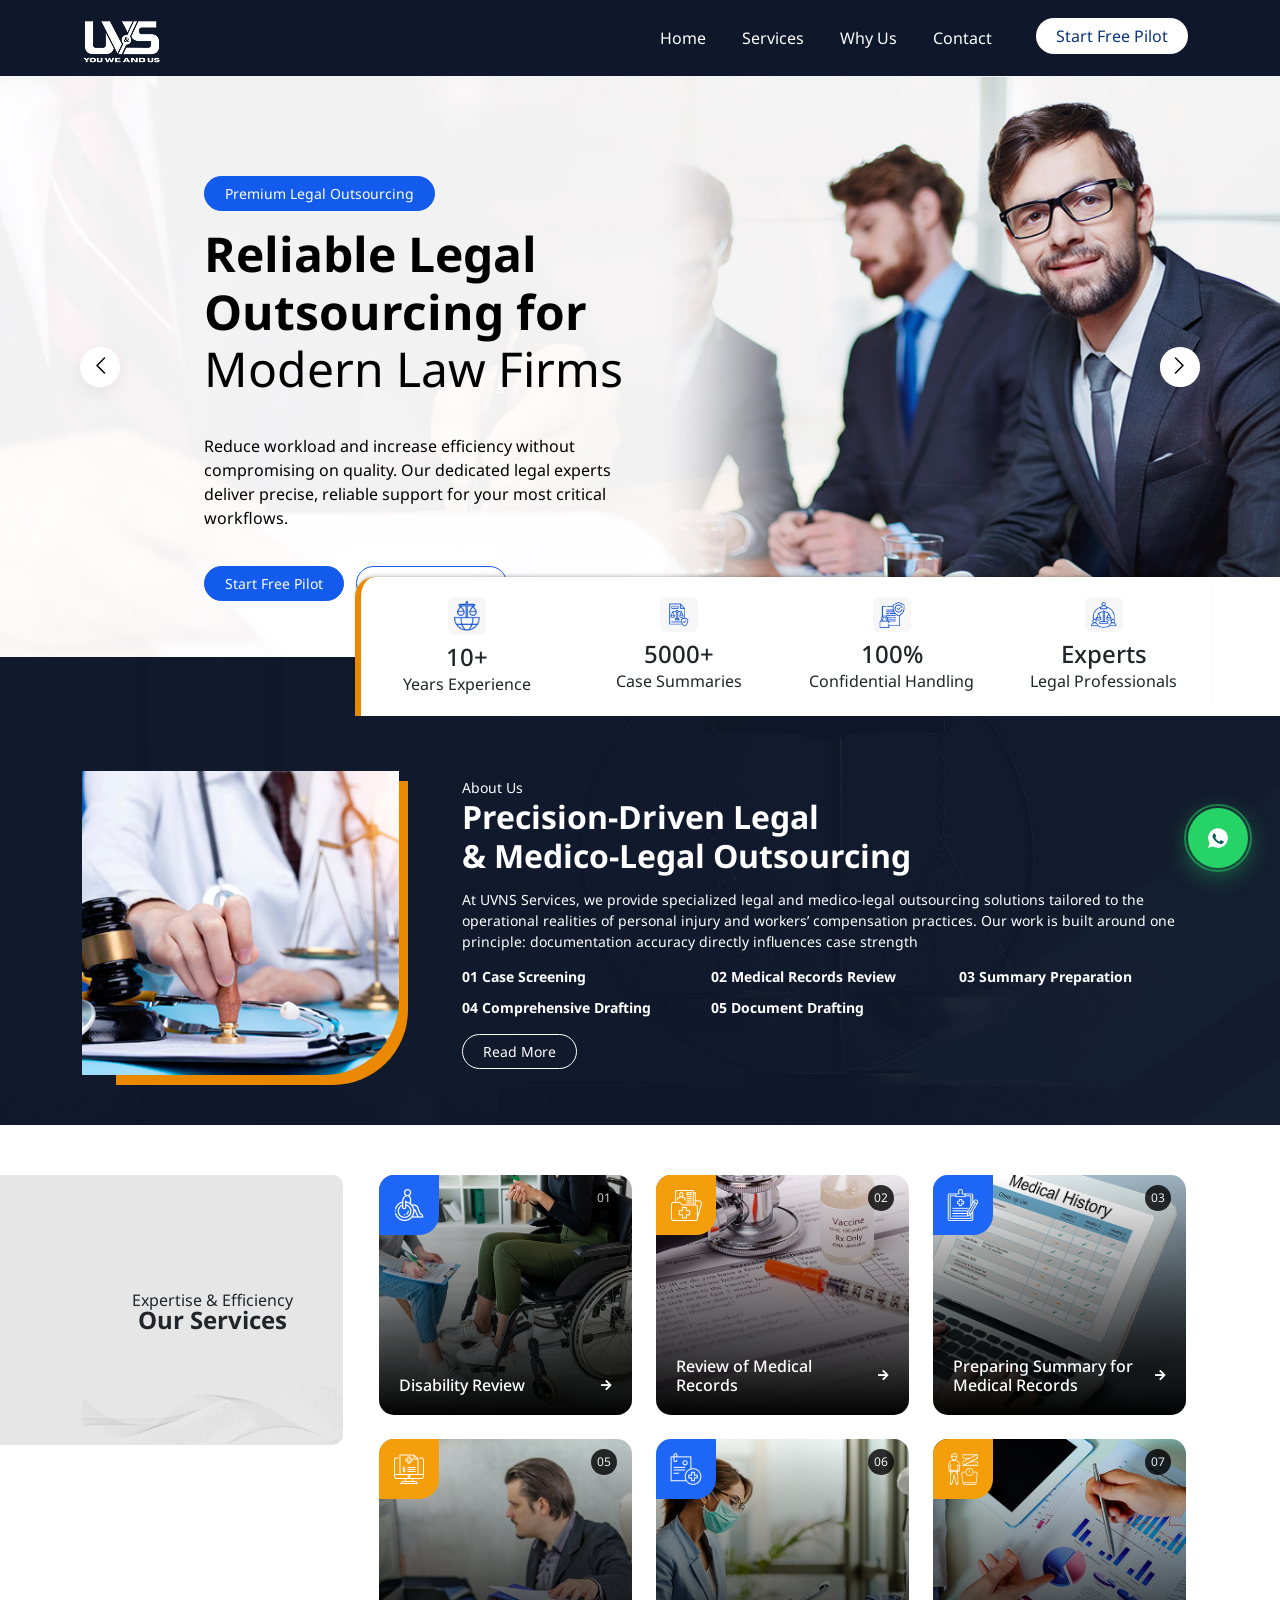
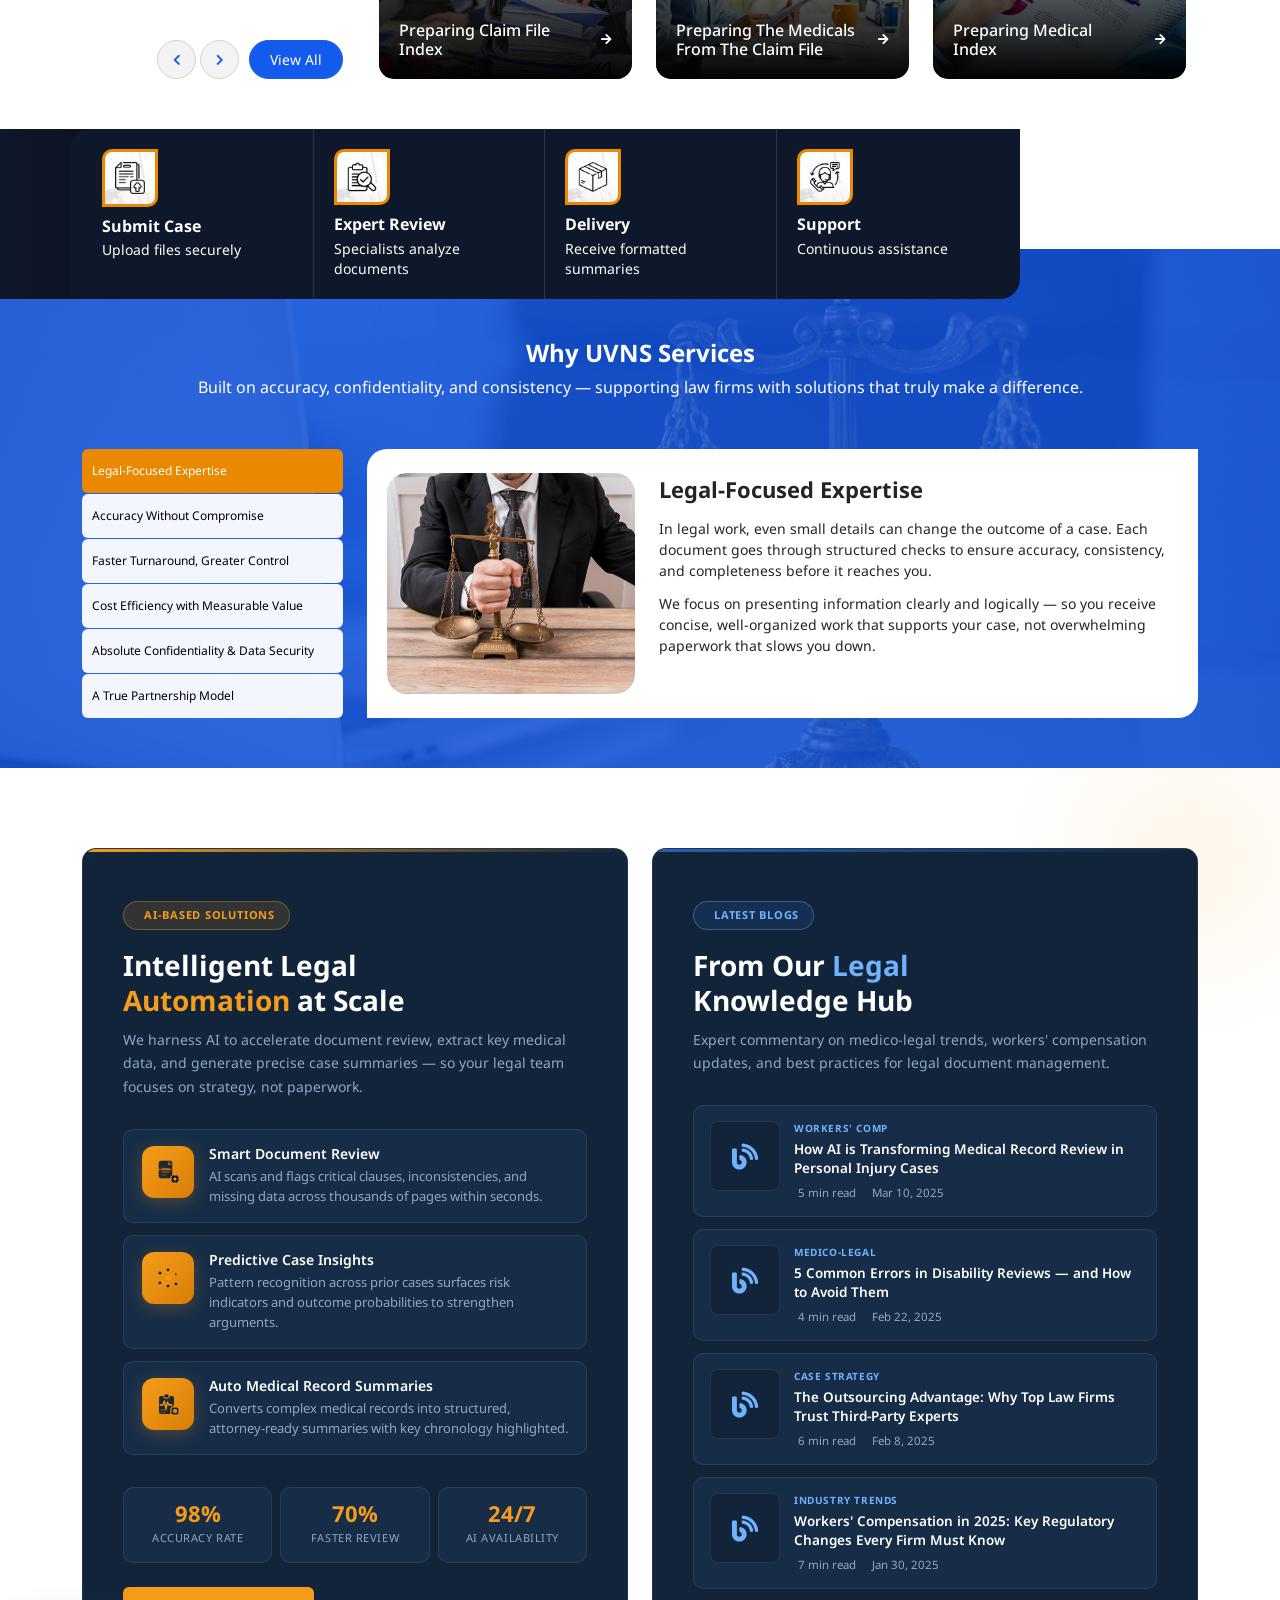
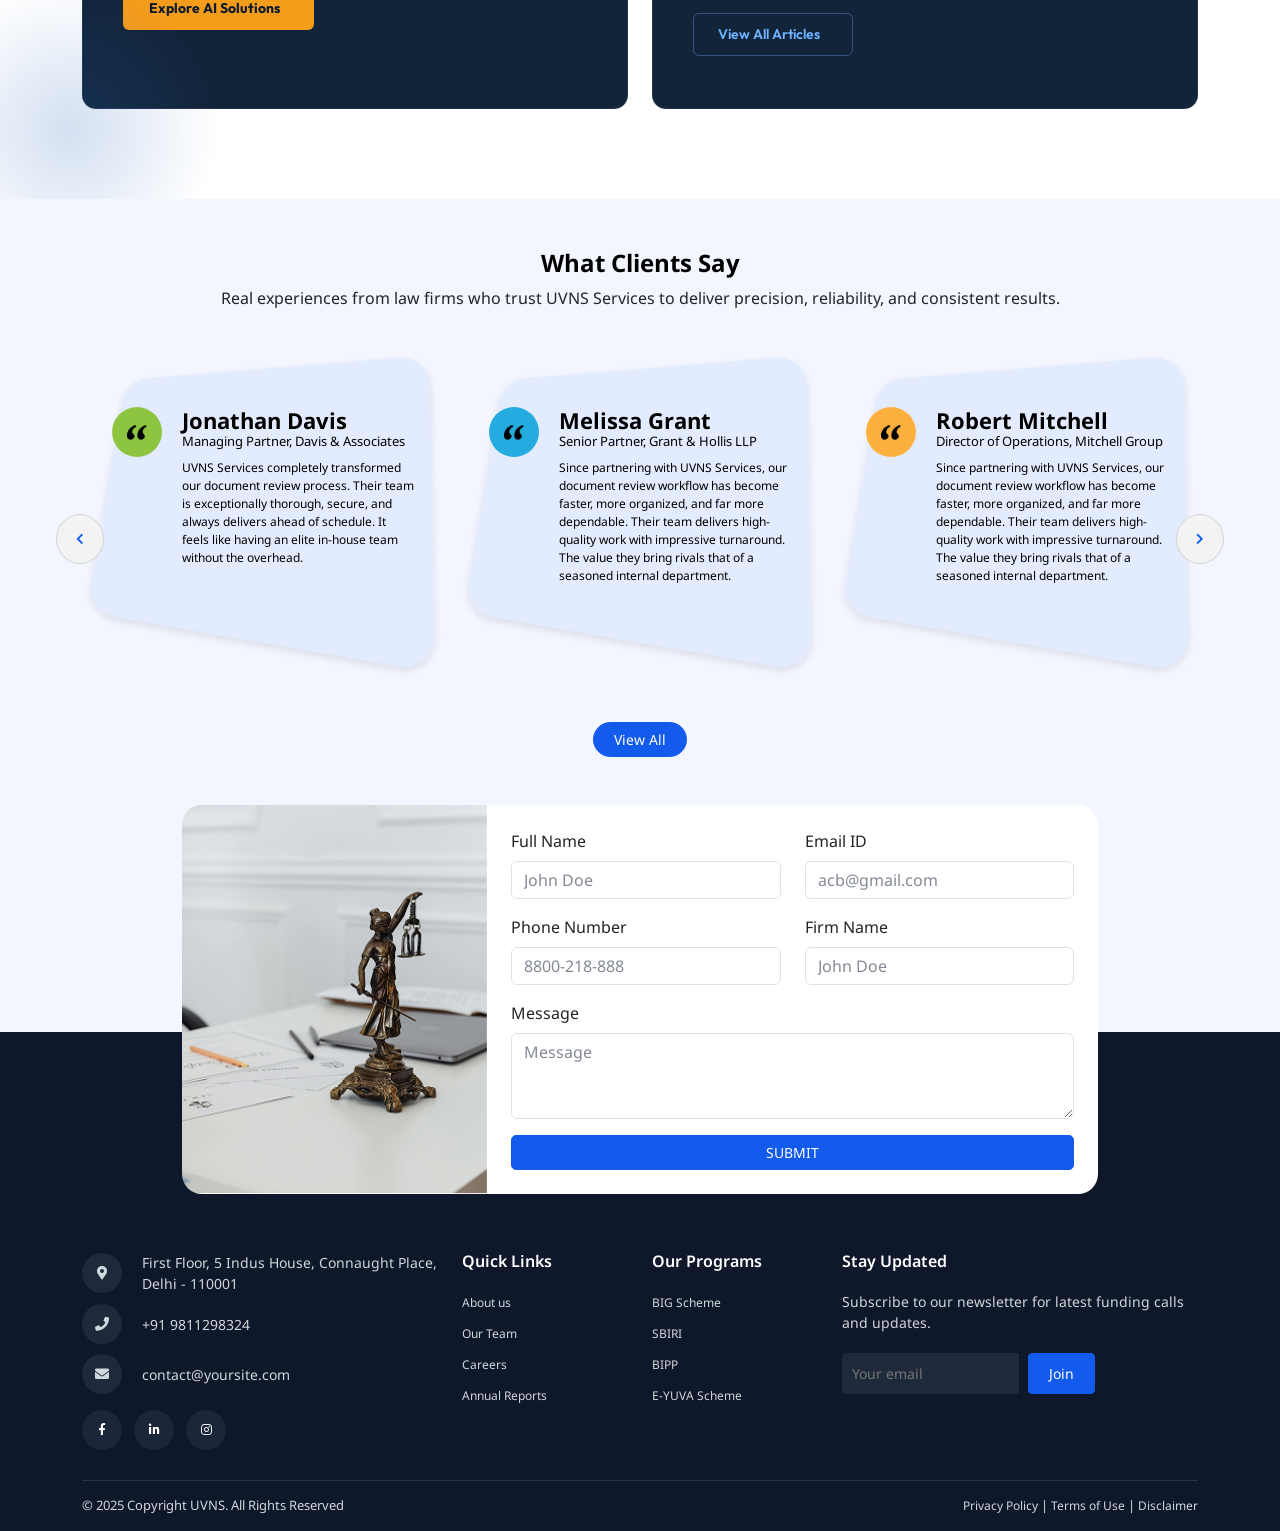
==== commit 46faa68b: "update" ====
--- a/index.html
+++ b/index.html
@@ -948,7 +948,7 @@
           <!-- Blog Card 1 -->
           <a href="#" class="blog-card">
             <div class="blog-thumb">
-              <i class="bi bi-file-medical"></i>
+              <i class="fa fa-blog"></i>
             </div>
             <div>
               <span class="blog-tag">Workers' Comp</span>
@@ -963,7 +963,7 @@
           <!-- Blog Card 2 -->
           <a href="#" class="blog-card">
             <div class="blog-thumb">
-              <i class="bi bi-shield-check"></i>
+             <i class="fa fa-blog"></i>
             </div>
             <div>
               <span class="blog-tag">Medico-Legal</span>
@@ -978,7 +978,7 @@
           <!-- Blog Card 3 -->
           <a href="#" class="blog-card">
             <div class="blog-thumb">
-              <i class="bi bi-briefcase"></i>
+              <i class="fa fa-blog"></i>
             </div>
             <div>
               <span class="blog-tag">Case Strategy</span>
@@ -993,7 +993,7 @@
           <!-- Blog Card 4 -->
           <a href="#" class="blog-card">
             <div class="blog-thumb">
-              <i class="bi bi-bar-chart-line"></i>
+             <i class="fa fa-blog"></i>
             </div>
             <div>
               <span class="blog-tag">Industry Trends</span>
